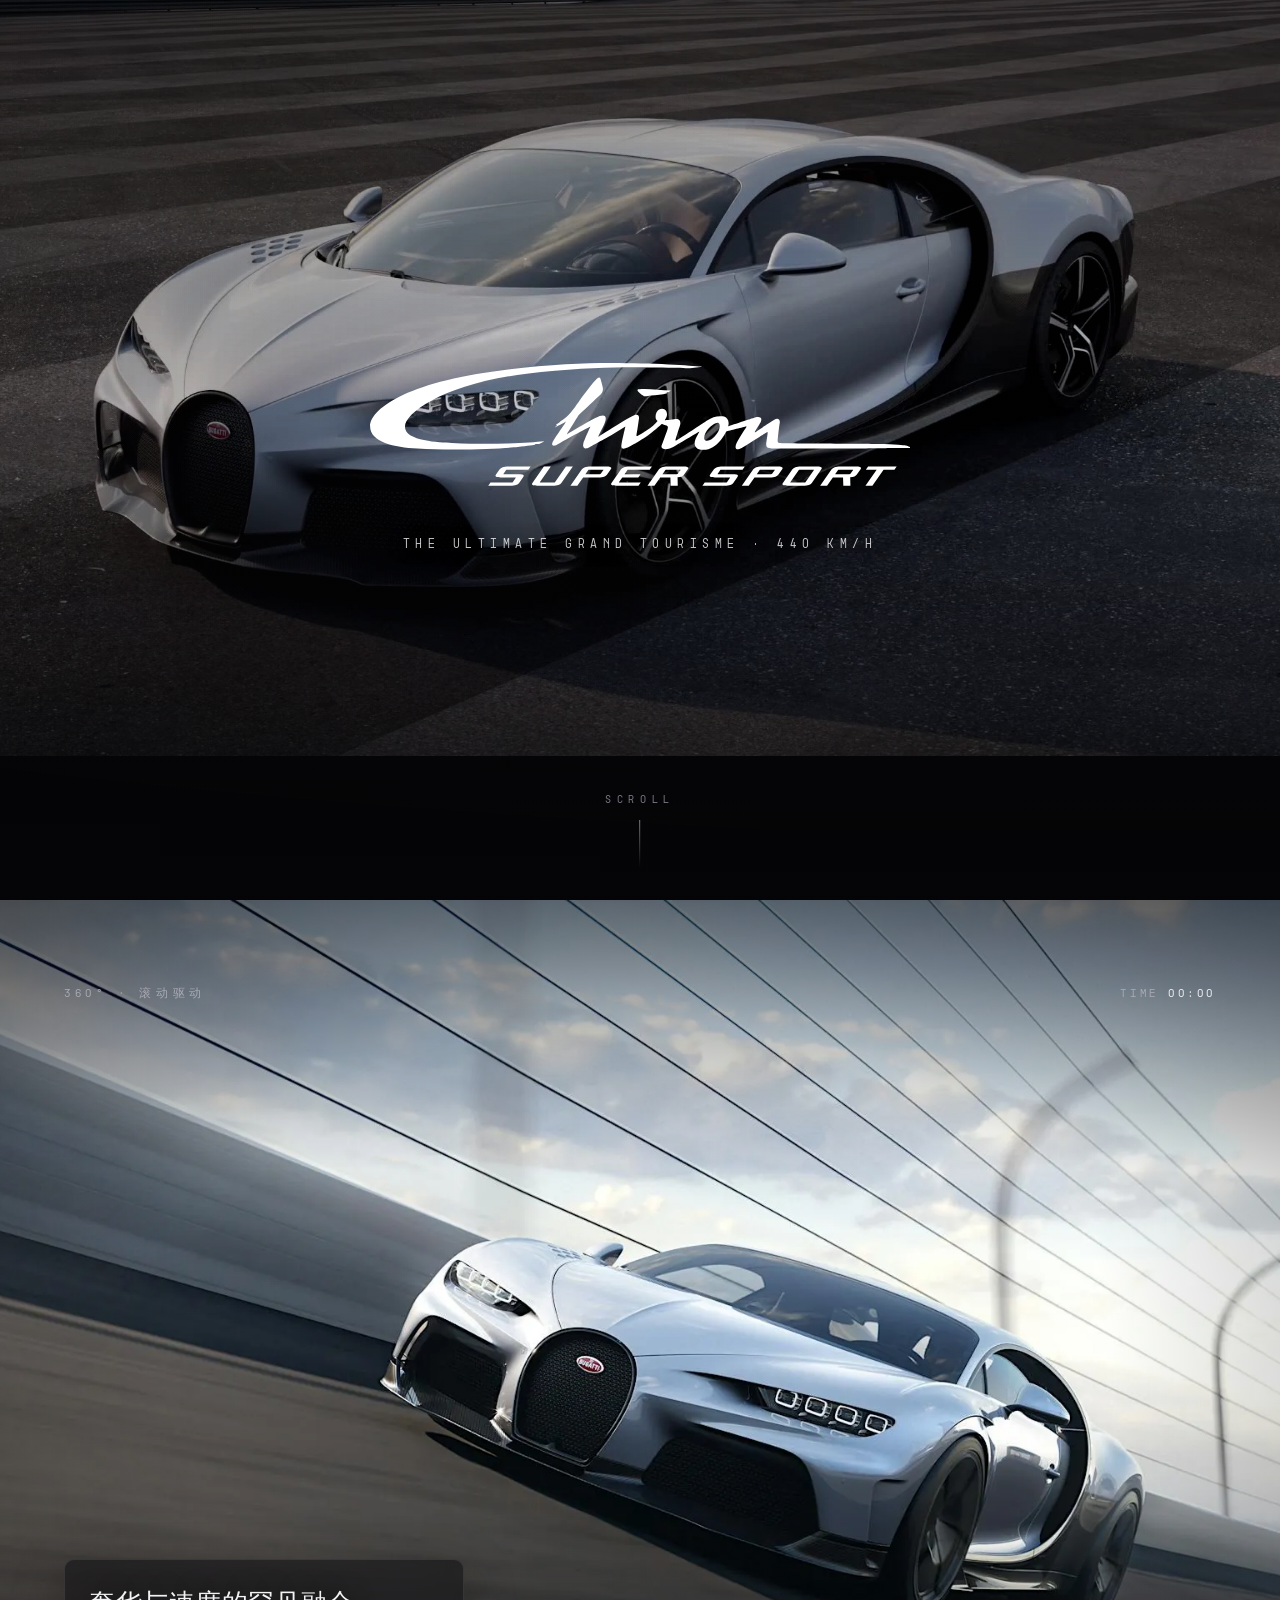
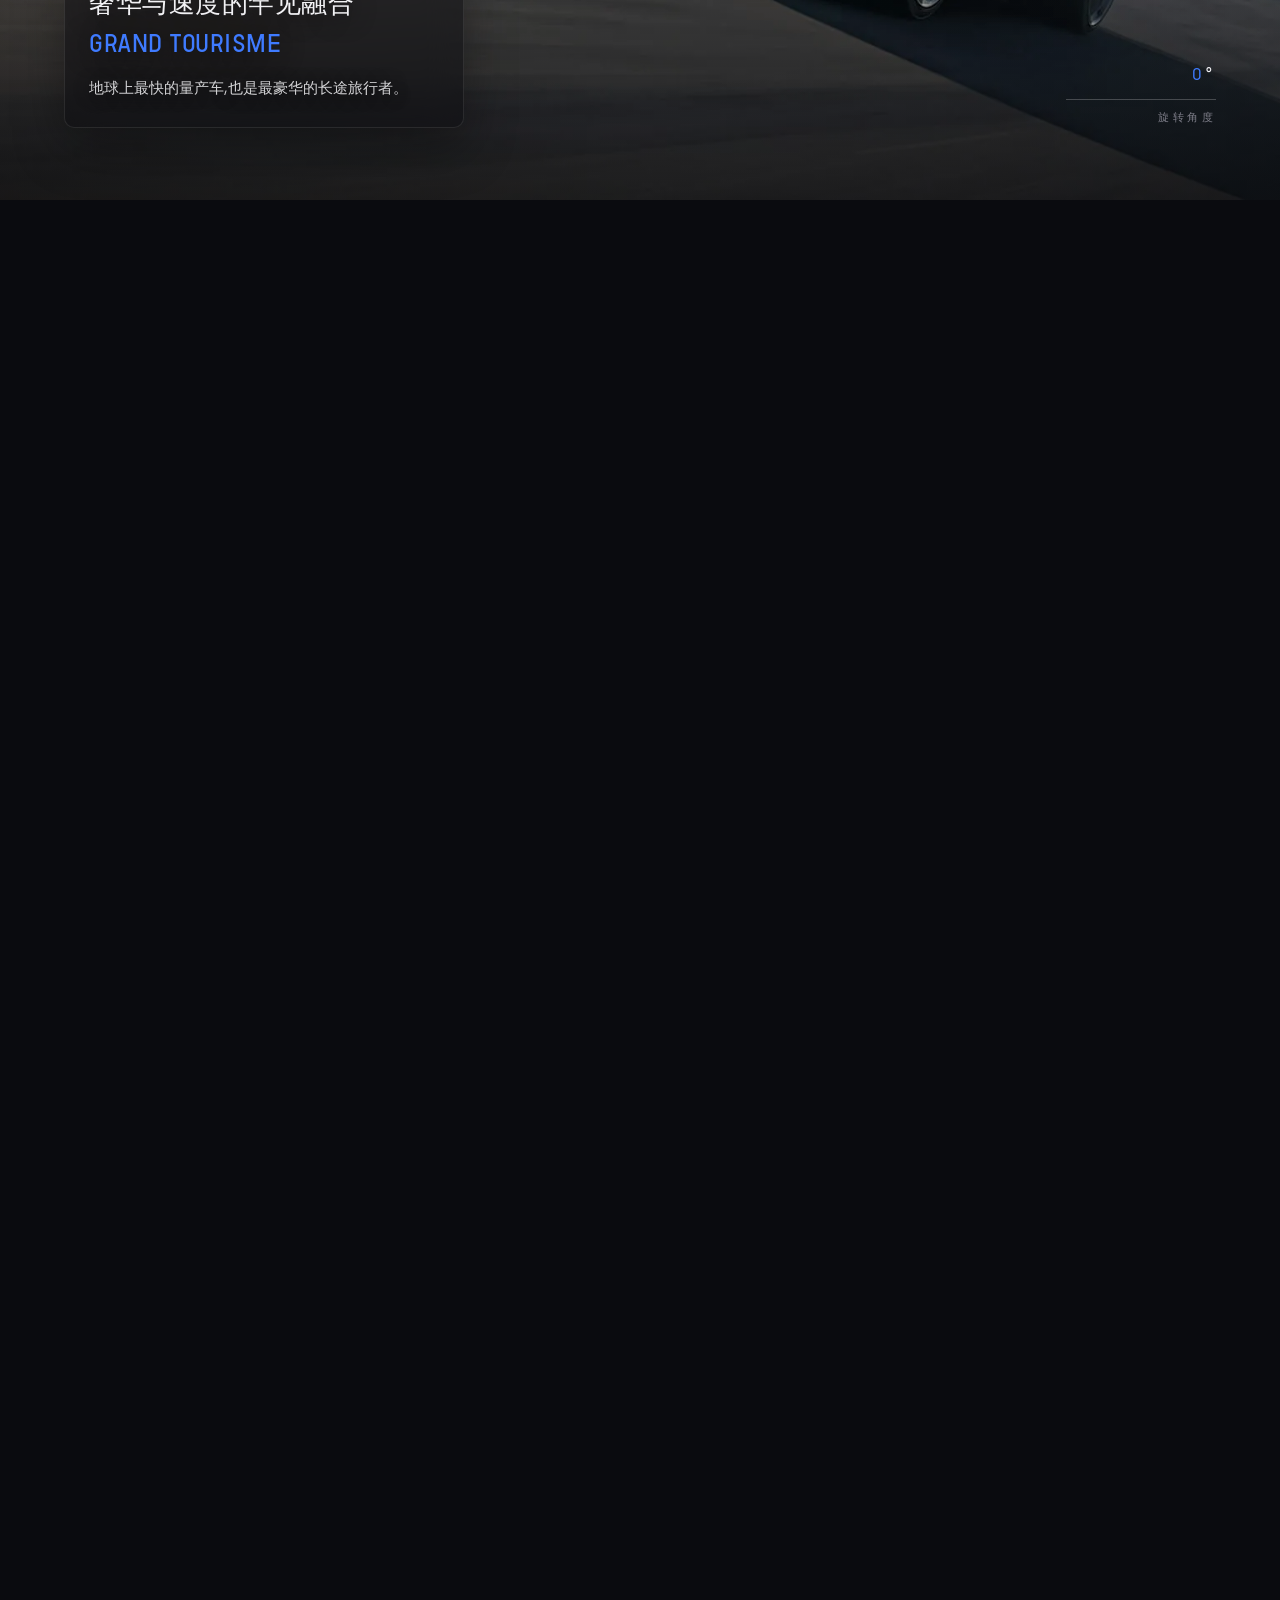
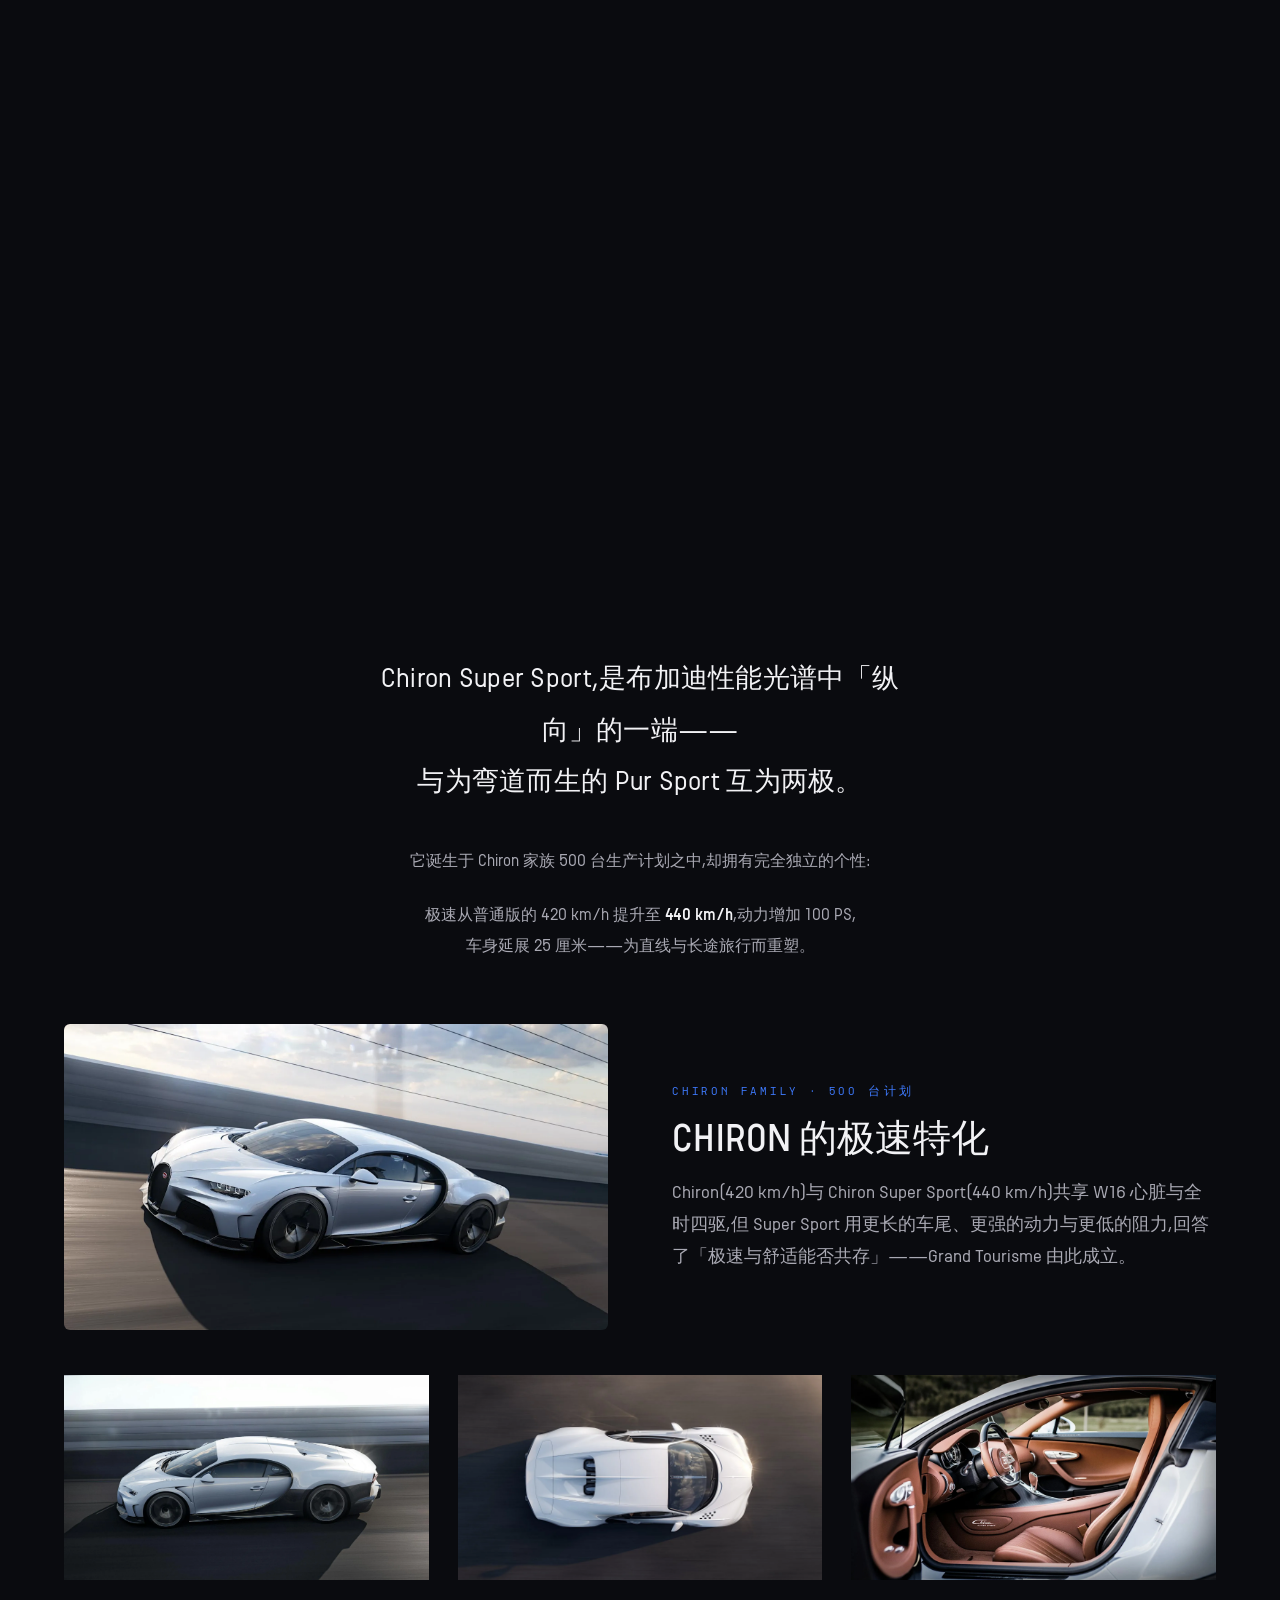
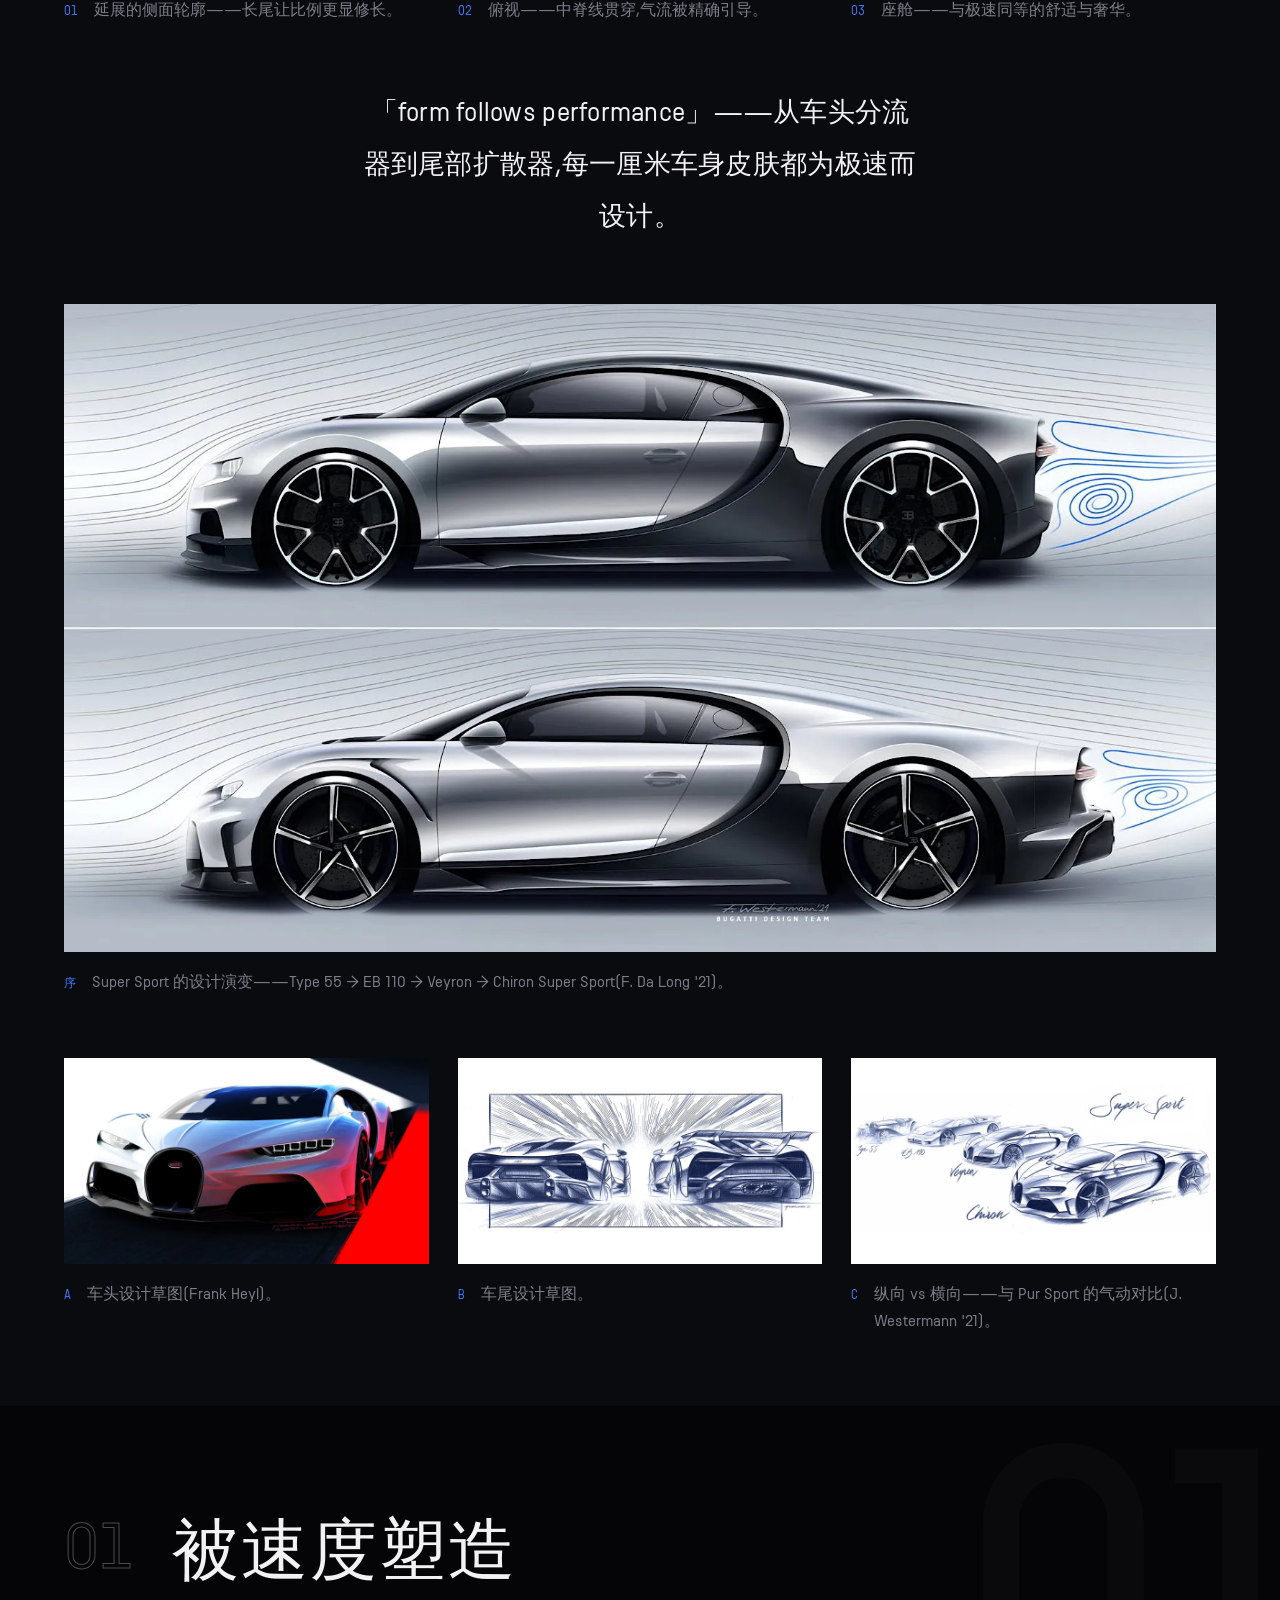
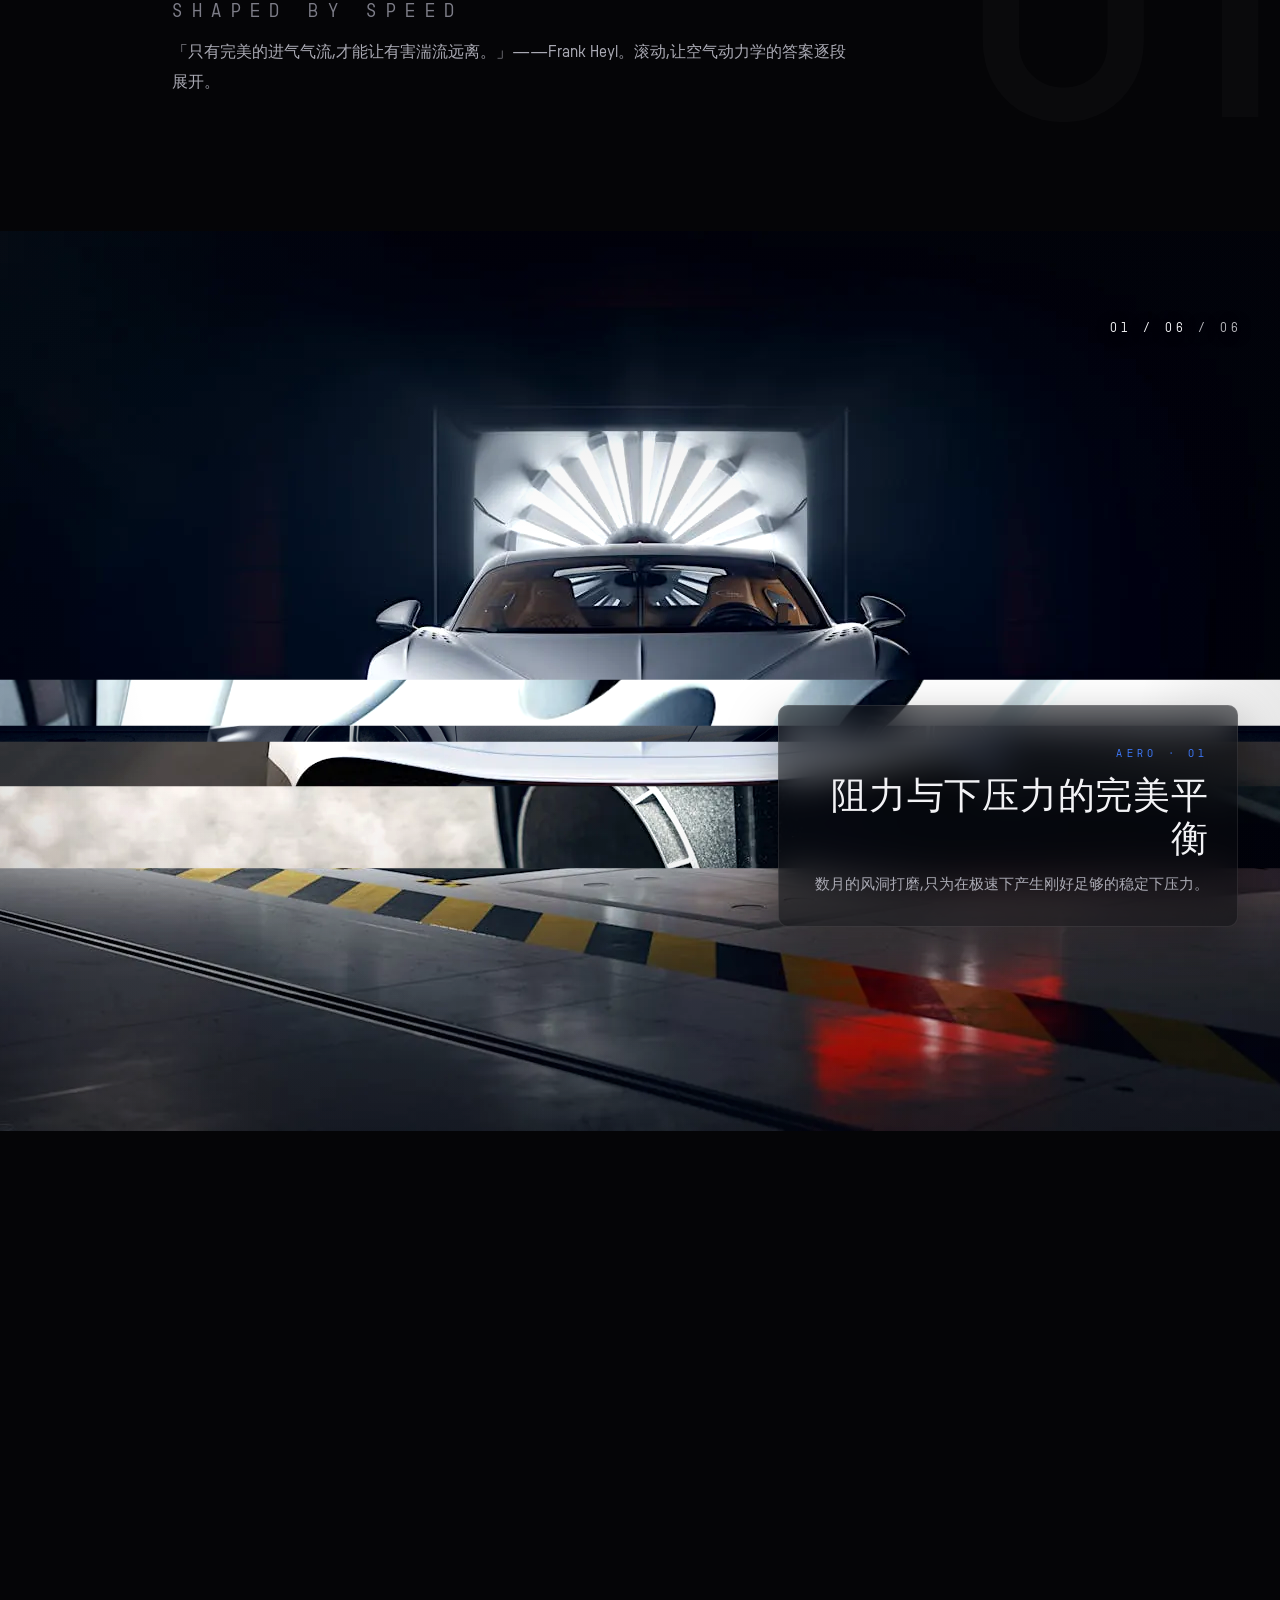
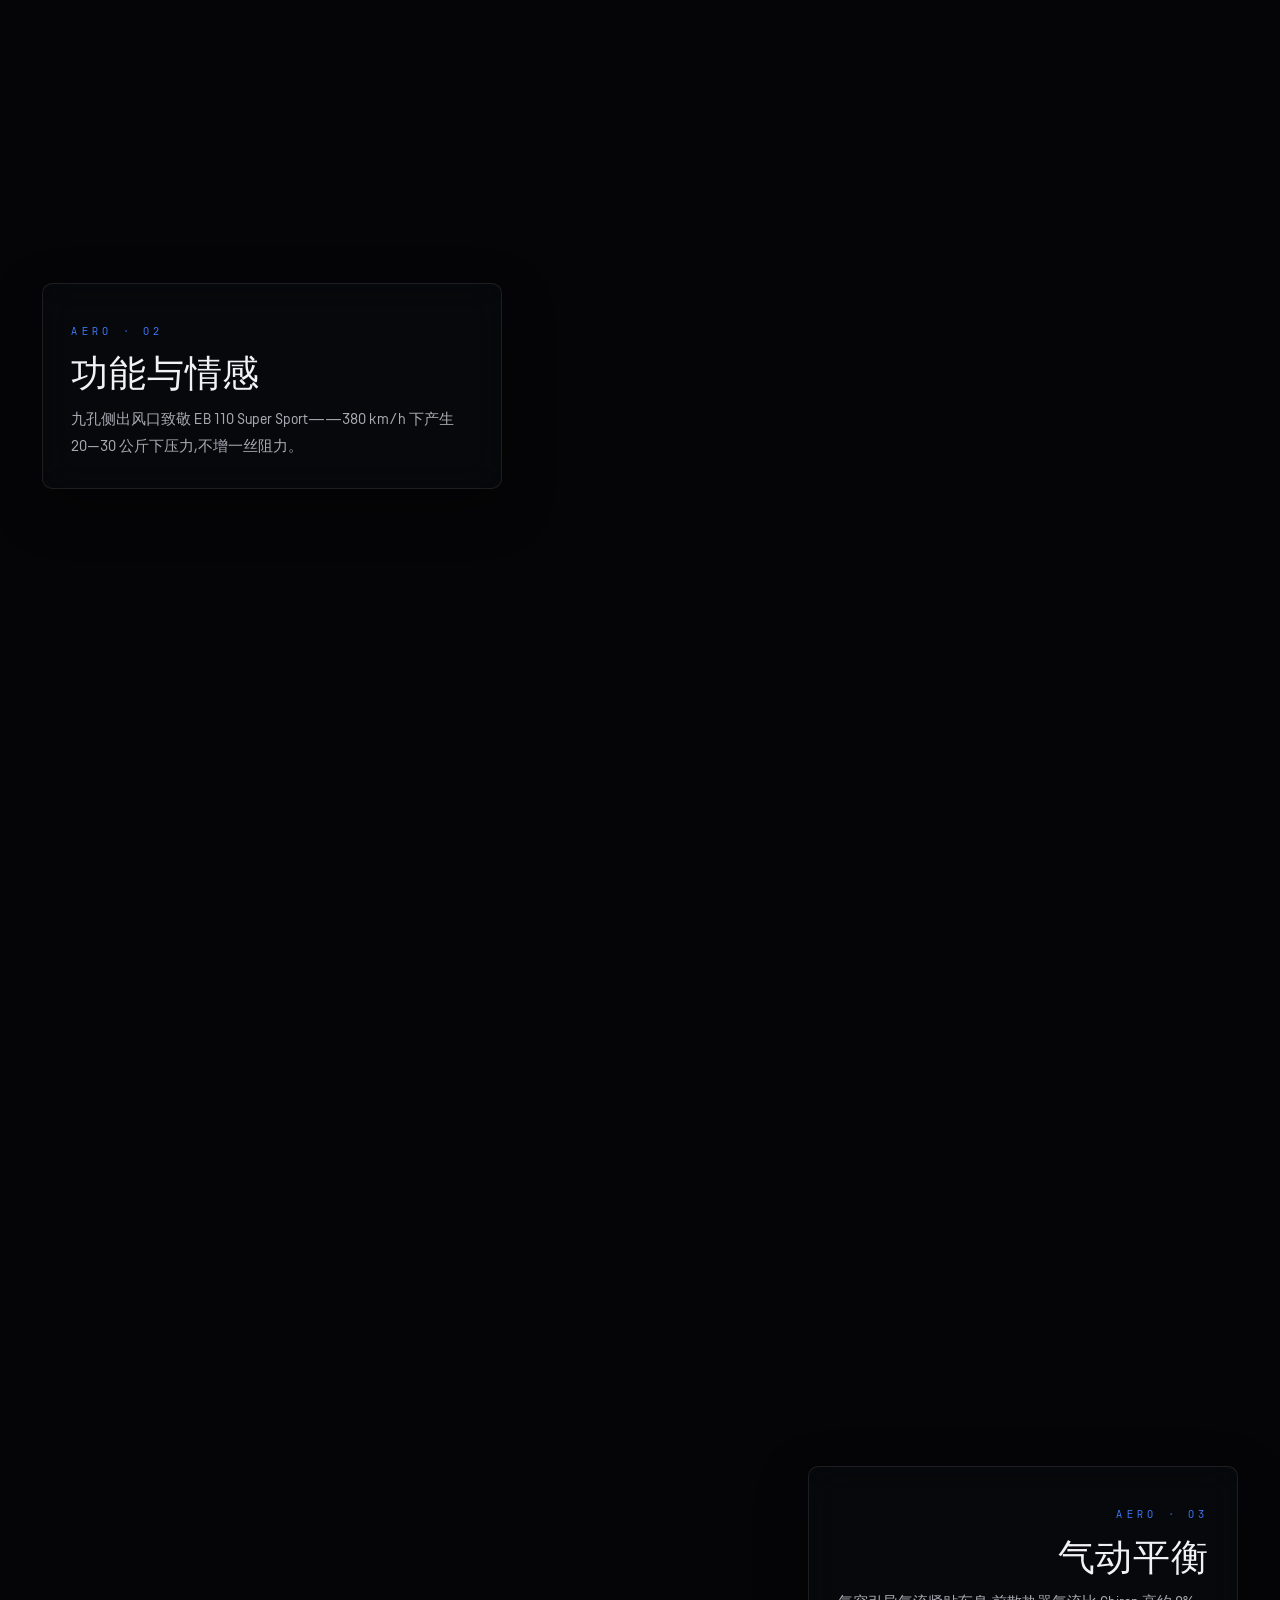
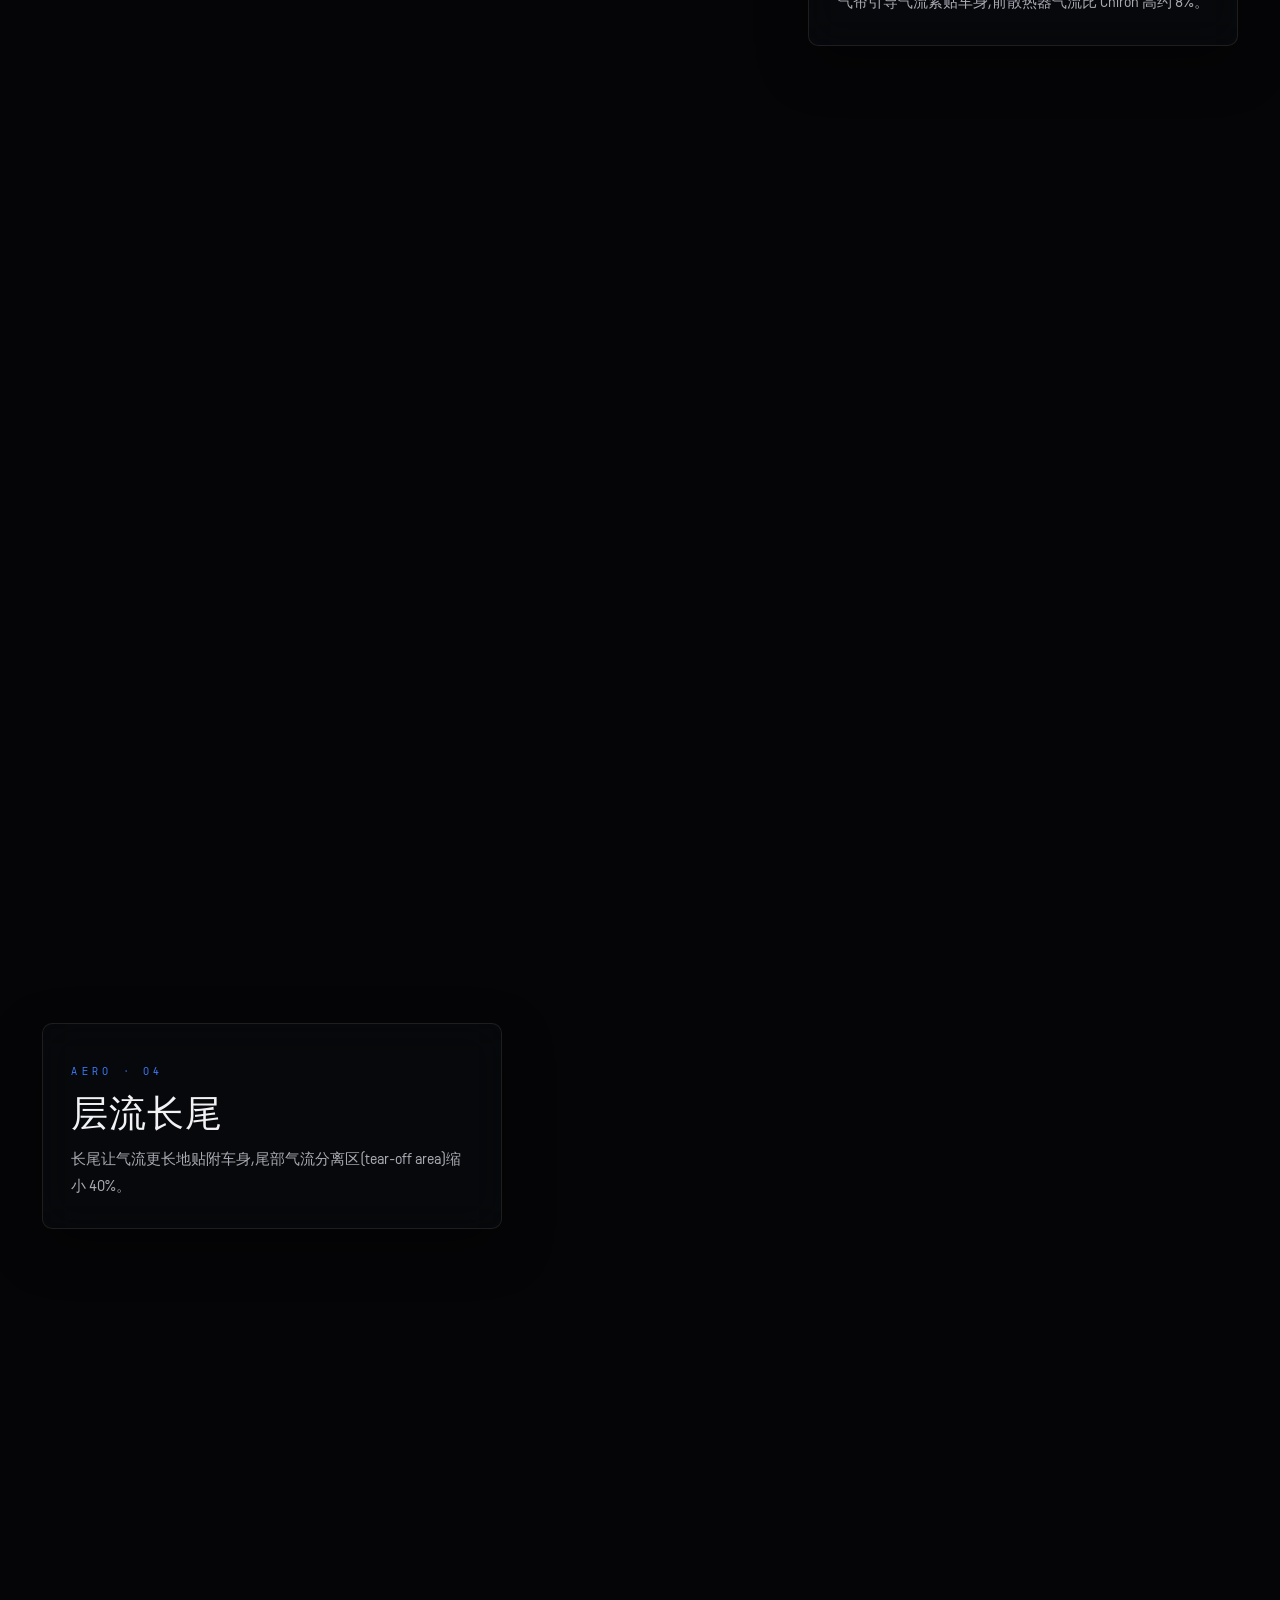
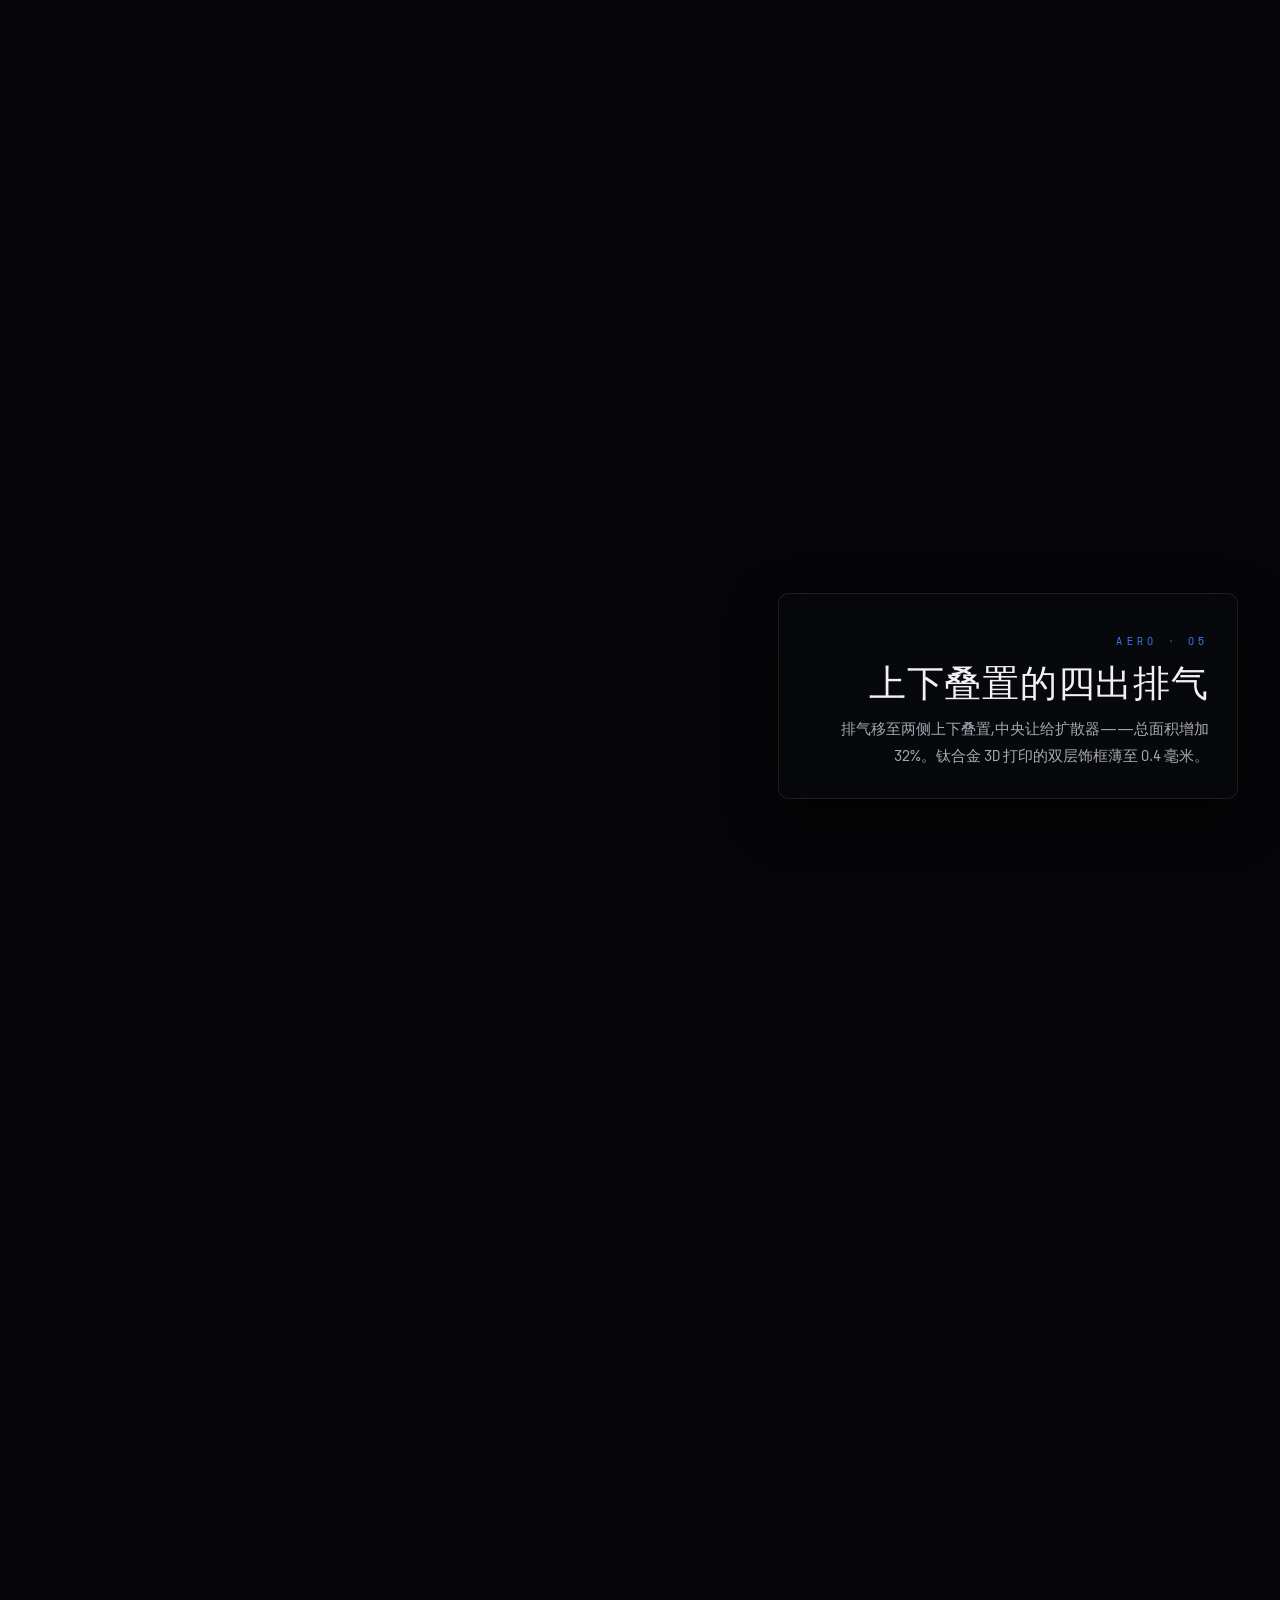
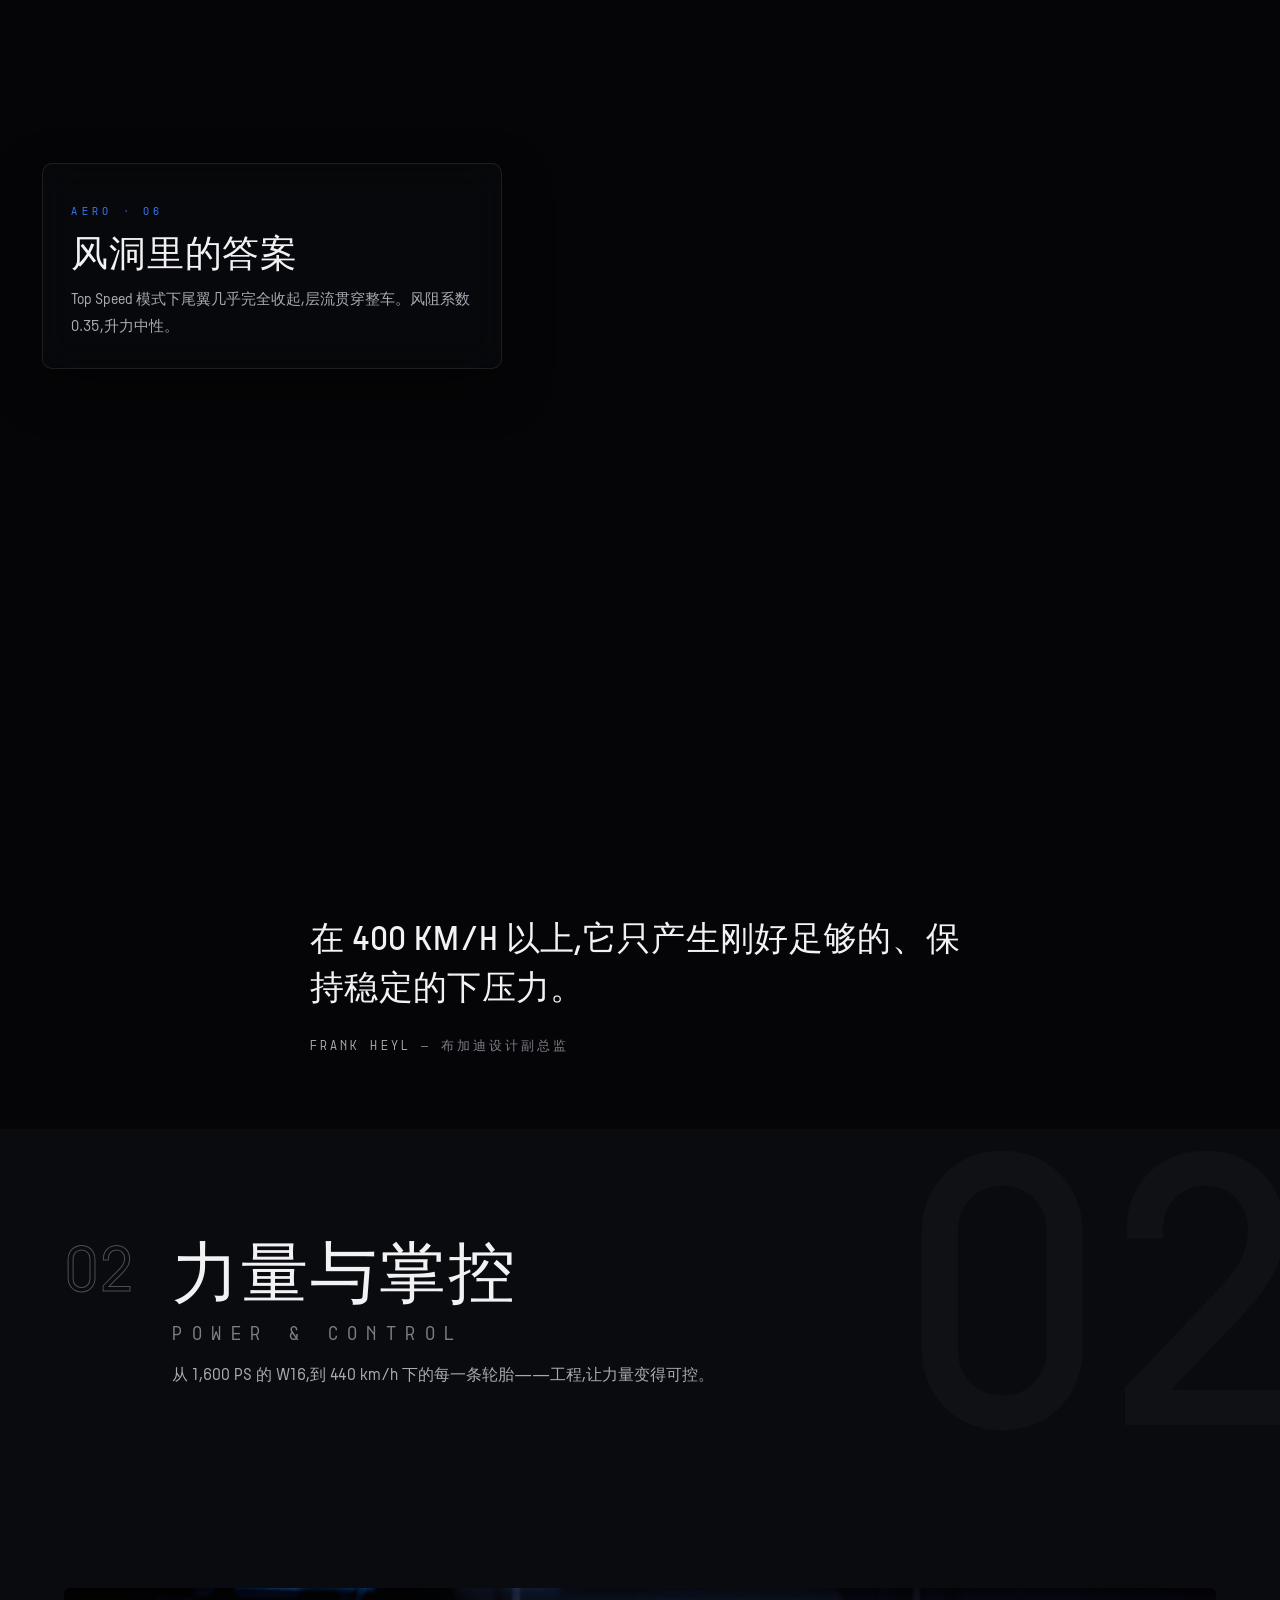
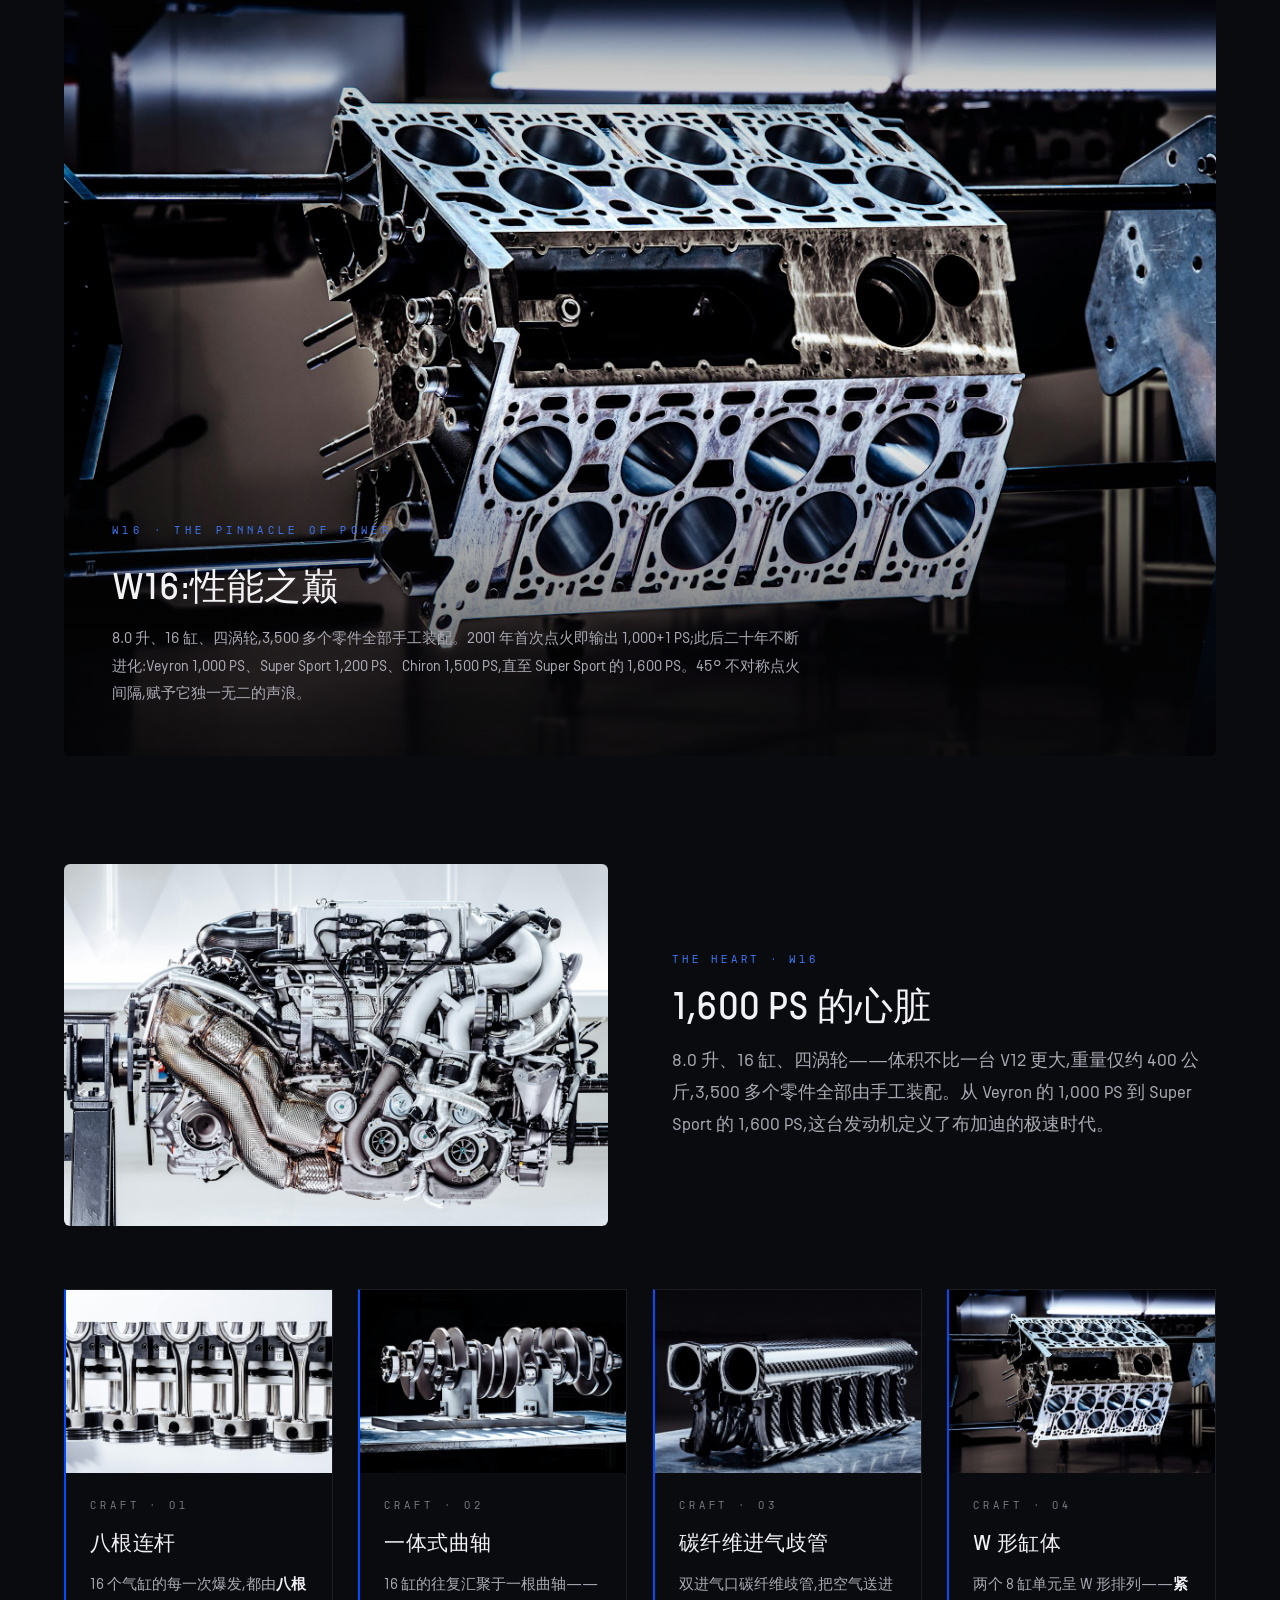
==== index.html @ 5effc6c3 "Chiron Super Sport bilingual site" ====
<!DOCTYPE html>
<html lang="zh-CN">
<head>
<meta charset="UTF-8">
<meta name="viewport" content="width=device-width, initial-scale=1.0">
<title>CHIRON SUPER SPORT — 布加迪 Chiron Super Sport</title>
<meta name="description" content="布加迪 Chiron Super Sport:1,600 PS W16、440 km/h 极速、长尾空气动力学与 Grand Tourisme 奢华。从 300+ 破纪录到 Super Sport 之名,完整叙事。">
<meta property="og:type" content="website">
<meta property="og:title" content="CHIRON SUPER SPORT — 布加迪 Chiron Super Sport">
<meta property="og:description" content="440 km/h · 1,600 PS · 无与伦比的 Grand Tourisme">
<meta property="og:image" content="img/hero-poster.webp">
<link rel="stylesheet" href="css/style.css">
<link rel="icon" href="data:image/svg+xml,%3Csvg xmlns='http://www.w3.org/2000/svg' viewBox='0 0 100 100'%3E%3Crect width='100' height='100' fill='%230b0b0d'/%3E%3Ctext x='50' y='70' font-size='56' text-anchor='middle' fill='%23f4f2ee' font-family='serif'%3EC%3C/text%3E%3C/svg%3E">
</head>
<body>

<!-- ============ 顶栏(首屏隐藏,滚动后出现) ============ -->
<header class="nav is-hero" id="nav">
  <div class="nav__inner">
    <span class="nav__now mono" id="navNow">00 · 序</span>
    <a class="nav__brand" href="#hero">
      <svg viewBox="0 0 2468.89 566.93" width="86" height="20" fill="currentColor" aria-label="BUGATTI"><path d="M272.56 273.34c28.81-26.48 45.95-63.86 45.95-107.47 0-89.56-65.41-154.97-155.75-154.97H0v545.13h174.44c92.67 0 160.42-66.97 160.42-159.64 0-52.18-23.36-95.79-62.3-123.04ZM87.22 95.01h72.42c42.83 0 71.65 28.81 71.65 70.87s-28.81 70.87-71.65 70.87H87.22V95.01Zm84.1 376.91h-84.1V320.84h84.1c45.17 0 76.32 30.37 76.32 75.54s-31.15 75.54-76.32 75.54ZM648.69 406.51c0 44.39-31.93 76.32-76.32 76.32s-76.32-31.93-76.32-76.32V10.9h-87.22v389.38c0 96.56 68.53 166.65 163.54 166.65s163.54-70.09 163.54-166.65V10.9h-87.22v395.61ZM993.03 0c-95.01 0-163.54 70.09-163.54 166.65v233.62c0 96.56 68.53 166.65 163.54 166.65s163.54-70.09 163.54-166.65V241.41H993.03v84.11h76.32v80.99c0 44.39-31.93 76.32-76.32 76.32s-76.32-31.93-76.32-76.32V160.42c0-44.39 31.93-76.32 76.32-76.32s76.32 31.93 76.32 76.32v14.02h87.22v-7.79C1156.57 70.09 1088.04 0 993.03 0ZM1344.1 10.9l-125.38 545.12h86.44L1330.08 447h147.96l24.92 109.02h86.44L1464.03 10.9H1344.1Zm5.45 351.99 54.51-239.08 54.51 239.08h-109.02ZM1604.2 95.01h119.93l.78 461.02h85.66l.78-461.02h119.92V10.9H1604.2v84.11zM1976.59 95.01h119.93l.78 461.02h85.66l.78-461.02h119.92V10.9h-327.07v84.11zM2381.67 10.9h87.22v545.12h-87.22z"></path></svg>
      <span class="nav__brand-sub">CHIRON SUPER SPORT</span>
    </a>
    <span class="nav__lang">
      <a class="lang-btn mono" href="en.html">EN</a>
      <button class="nav__menu-btn mono" id="menuBtn" aria-label="章节菜单" aria-expanded="false"><span class="nav__menu-icon"><i></i><i></i><i></i></span></button>
    </span>
  </div>
  <div class="nav__progress" aria-hidden="true"><i id="navBar"></i></div>
</header>

<!-- 章节菜单浮层 -->
<div class="menu-overlay" id="menuOverlay">
  <nav class="menu-overlay__nav" aria-label="章节菜单">
    <a href="#intro"><span class="idx">序</span>360° 环绕</a>
    <a href="#aero"><span class="idx">01</span>被速度塑造</a>
    <a href="#power"><span class="idx">02</span>力量与掌控</a>
    <a href="#ss300"><span class="idx">03</span>Super Sport 300+</a>
    <a href="#records"><span class="idx">04</span>速度纪录</a>
    <a href="#bespoke"><span class="idx">05</span>Sur Mesure 定制</a>
    <a href="#specs"><span class="idx">06</span>技术规格</a>
  </nav>
  <p class="menu-overlay__sub">BUGATTI — CHIRON SUPER SPORT · MOLSHEIM</p>
</div>

<!-- 滚动进度表盘 -->
<div class="scroll-gauge" id="scrollGauge" aria-hidden="true">
  <svg viewBox="0 0 44 44"><circle cx="22" cy="22" r="19"/><circle class="sg__bar" cx="22" cy="22" r="19"/></svg>
  <span class="sg__num mono">00</span>
</div>

<main>

<!-- ============ HERO(仅 svg,居中) ============ -->
<section class="hero" id="hero">
  <div class="hero__media">
    <div class="hero__parallax">
      <video autoplay muted loop playsinline preload="metadata" poster="img/hero-main-poster.jpg">
        <source src="video/hero-main.mp4" type="video/mp4">
      </video>
    </div>
    <div class="hero__veil"></div>
  </div>
  <div class="hero__content">
    <img class="hero__wordmark" src="img/wordmark.svg" alt="CHIRON SUPER SPORT" width="540" height="124">
    <p class="hero__mini">THE ULTIMATE GRAND TOURISME · 440 KM/H</p>
  </div>
  <a class="hero__scroll" href="#intro" aria-label="向下滚动">SCROLL</a>
</section>

<!-- ============ 序 · 360° + 诞生 + 设计(无章节标题) ============ -->
<section class="chapter chapter--dark" id="intro" style="padding-top:0;">
  <div class="scrub">
    <div class="scrub__track" data-dur="20">
      <div class="scrub__sticky">
        <video class="scrub__video" src="video/css-360.mp4" muted playsinline preload="none" poster="img/hero-poster.webp"></video>
        <img class="scrub__poster" src="img/hero-poster.webp" alt="Chiron Super Sport 360°">
        <div class="scrub__veil"></div>
        <div class="scrub__ui">
          <span class="scrub__label">360° · 滚动驱动</span>
          <span class="scrub__prog mono">TIME <b>00:00</b></span>
        </div>
        <div class="scrub__texts">
          <div class="scrub__text is-on">
            <h3>为速度延展的长尾<br><em>THE LONGTAIL</em></h3>
            <p>车尾延展 25 厘米,层流停留更久,尾部撕裂面积减少约 40%。</p>
          </div>
          <div class="scrub__text">
            <h3>1,600 PS<br><em>W16 · 四涡轮</em></h3>
            <p>8.0 升 W16 四涡轮增压,0–400 km/h 仅需 28.6 秒——如战斗机起飞般的纵向加速度。</p>
          </div>
          <div class="scrub__text">
            <h3>奢华与速度的罕见融合<br><em>GRAND TOURISME</em></h3>
            <p>地球上最快的量产车,也是最豪华的长途旅行者。</p>
          </div>
        </div>
        <div class="scrub__meter" aria-hidden="true">
          <span class="scrub__deg"><b>0</b>°</span>
          <i></i>
          <span>旋转角度</span>
        </div>
      </div>
    </div>
  </div>

  <!-- 诞生:Super Sport 与普通版的关系与意义(无大标题) -->
  <div class="wrap" style="padding-top:clamp(3.5rem,8vh,6rem);">
    <div class="prose prose--center reveal">
      <p class="lead">Chiron Super Sport,是布加迪性能光谱中「纵向」的一端——<br>与为弯道而生的 Pur Sport 互为两极。</p>
      <p>它诞生于 Chiron 家族 500 台生产计划之中,却拥有完全独立的个性:</p>
      <p>极速从普通版的 420 km/h 提升至 <b>440 km/h</b>,动力增加 100 PS,<br>车身延展 25 厘米——为直线与长途旅行而重塑。</p>
    </div>

    <div class="media-row reveal">
      <div class="media-row__media">
        <img src="img/hs-front2.webp" alt="Chiron Super Sport 动态行驶" loading="lazy">
      </div>
      <div class="media-row__body">
        <span class="lbl">Chiron Family · 500 台计划</span>
        <h3>Chiron 的极速特化</h3>
        <p>Chiron(420 km/h)与 Chiron Super Sport(440 km/h)共享 W16 心脏与全时四驱,但 Super Sport 用更长的车尾、更强的动力与更低的阻力,回答了「极速与舒适能否共存」——Grand Tourisme 由此成立。</p>
      </div>
    </div>

    <div class="figrow reveal">
      <figure class="figure">
        <div class="figure__media"><img src="img/hs-side.webp" alt="Chiron Super Sport 侧面" loading="lazy"></div>
        <figcaption class="figure__cap"><span class="no">01</span><span class="zh">延展的侧面轮廓——长尾让比例更显修长。</span></figcaption>
      </figure>
      <figure class="figure">
        <div class="figure__media"><img src="img/hs-top.webp" alt="Chiron Super Sport 俯视" loading="lazy"></div>
        <figcaption class="figure__cap"><span class="no">02</span><span class="zh">俯视——中脊线贯穿,气流被精确引导。</span></figcaption>
      </figure>
      <figure class="figure">
        <div class="figure__media"><img src="img/interior.webp" alt="Chiron Super Sport 内饰" loading="lazy"></div>
        <figcaption class="figure__cap"><span class="no">03</span><span class="zh">座舱——与极速同等的舒适与奢华。</span></figcaption>
      </figure>
    </div>


    <!-- 设计内容 -->
    <div class="prose prose--center reveal" style="margin-top:clamp(3rem,7vh,5rem);">
      <p class="lead">「form follows performance」——从车头分流器到尾部扩散器,每一厘米车身皮肤都为极速而设计。</p>
    </div>

    <figure class="figure reveal">
      <div class="figure__media">
        <img src="img/sketch-generations.webp" alt="Super Sport 四代演变手绘草图" loading="lazy">
      </div>
      <figcaption class="figure__cap">
        <span class="no">序</span>
        <span class="zh">Super Sport 的设计演变——Type 55 → EB 110 → Veyron → Chiron Super Sport(F. Da Long '21)。</span>
      </figcaption>
    </figure>

    <div class="figrow figrow--3 reveal">
      <figure class="figure">
        <div class="figure__media"><img src="img/sketch-front.webp" alt="车头设计草图" loading="lazy"></div>
        <figcaption class="figure__cap"><span class="no">A</span><span class="zh">车头设计草图(Frank Heyl)。</span></figcaption>
      </figure>
      <figure class="figure">
        <div class="figure__media"><img src="img/sketch-rear.webp" alt="车尾设计草图" loading="lazy"></div>
        <figcaption class="figure__cap"><span class="no">B</span><span class="zh">车尾设计草图。</span></figcaption>
      </figure>
      <figure class="figure">
        <div class="figure__media"><img src="img/sketch-vs-pursport.webp" alt="与 Pur Sport 的气动对比草图" loading="lazy"></div>
        <figcaption class="figure__cap"><span class="no">C</span><span class="zh">纵向 vs 横向——与 Pur Sport 的气动对比(J. Westermann '21)。</span></figcaption>
      </figure>
    </div>
  </div>
</section>

<!-- ============ 01 被速度塑造 · 空气动力学(遮盖画廊 A) ============ -->
<div class="chapter-break" id="aero" data-chapter>
  <span class="chapter-break__wm" aria-hidden="true">01</span>
  <div class="chapter-break__inner">
    <span class="chapter-break__no">01</span>
    <div>
      <h2>被速度塑造<span class="latin">Shaped by Speed</span></h2>
      <p class="chapter-break__sub">「只有完美的进气气流,才能让有害湍流远离。」——Frank Heyl。滚动,让空气动力学的答案逐段展开。</p>
    </div>
  </div>
</div>

<section class="chapter">
  <div class="gallery">
    <div class="gallery__texts">
      <div class="g-text g-text--right">
        <div class="g-text__card">
          <span class="g-text__no">Aero · 01</span>
          <h3>阻力与下压力的完美平衡</h3>
          <p>数月的风洞打磨,只为在极速下产生刚好足够的稳定下压力。</p>
        </div>
      </div>
      <div class="g-text g-text--left">
        <div class="g-text__card">
          <span class="g-text__no">Aero · 02</span>
          <h3>功能与情感</h3>
          <p>九孔侧出风口致敬 EB 110 Super Sport——380 km/h 下产生 20–30 公斤下压力,不增一丝阻力。</p>
        </div>
      </div>
      <div class="g-text g-text--right">
        <div class="g-text__card">
          <span class="g-text__no">Aero · 03</span>
          <h3>气动平衡</h3>
          <p>气帘引导气流紧贴车身,前散热器气流比 Chiron 高约 8%。</p>
        </div>
      </div>
      <div class="g-text g-text--left">
        <div class="g-text__card">
          <span class="g-text__no">Aero · 04</span>
          <h3>层流长尾</h3>
          <p>长尾让气流更长地贴附车身,尾部气流分离区(tear-off area)缩小 40%。</p>
        </div>
      </div>
      <div class="g-text g-text--right">
        <div class="g-text__card">
          <span class="g-text__no">Aero · 05</span>
          <h3>上下叠置的四出排气</h3>
          <p>排气移至两侧上下叠置,中央让给扩散器——总面积增加 32%。钛合金 3D 打印的双层饰框薄至 0.4 毫米。</p>
        </div>
      </div>
      <div class="g-text g-text--left">
        <div class="g-text__card">
          <span class="g-text__no">Aero · 06</span>
          <h3>风洞里的答案</h3>
          <p>Top Speed 模式下尾翼几乎完全收起,层流贯穿整车。风阻系数 0.35,升力中性。</p>
        </div>
      </div>
    </div>

    <div class="gallery__media">
      <div class="g-sticky">
        <span class="g-count mono"><b>01</b> / 06</span>
        <div class="g-image">
          <img src="img/windtunnel-front.webp" alt="风洞中的 Chiron Super Sport">
          <div class="g-image__veil"></div>
          <div class="g-image__veil2"></div>
        </div>
        <div class="g-image">
          <img src="img/off-02-detail-vents.webp" alt="前翼子板九孔出风口">
          <div class="g-image__veil"></div>
          <div class="g-image__veil2"></div>
        </div>
        <div class="g-image">
          <img src="img/windtunnel-side-tipped.webp" alt="风洞中的侧面气流">
          <div class="g-image__veil"></div>
          <div class="g-image__veil2"></div>
        </div>
        <div class="g-image">
          <img src="img/hs-rear2.webp" alt="长尾与贯穿式尾灯">
          <div class="g-image__veil"></div>
          <div class="g-image__veil2"></div>
        </div>
        <div class="g-image">
          <img src="img/exhaust.webp" alt="上下叠置的四出排气">
          <div class="g-image__veil"></div>
          <div class="g-image__veil2"></div>
        </div>
        <div class="g-image">
          <img src="img/windtunnel-rear.webp" alt="风洞中的车尾">
          <div class="g-image__veil"></div>
          <div class="g-image__veil2"></div>
        </div>
      </div>
    </div>
  </div>

  <div class="wrap" style="margin-top:clamp(3rem,7vh,5rem);">
    <div class="quote reveal">
      <blockquote>在 400 km/h 以上,它只产生刚好足够的、保持稳定的下压力。</blockquote>
      <figcaption><b>Frank Heyl</b> — 布加迪设计副总监</figcaption>
    </div>
  </div>
</section>

<!-- ============ 02 力量与掌控 · 工程(遮盖画廊 B + 测功机) ============ -->
<div class="chapter-break chapter-break--dark" id="power" data-chapter>
  <span class="chapter-break__wm" aria-hidden="true">02</span>
  <div class="chapter-break__inner">
    <span class="chapter-break__no">02</span>
    <div>
      <h2>力量与掌控<span class="latin">Power &amp; Control</span></h2>
      <p class="chapter-break__sub">从 1,600 PS 的 W16,到 440 km/h 下的每一条轮胎——工程,让力量变得可控。</p>
    </div>
  </div>
</div>

<section class="chapter chapter--dark">
      <!-- W16 发动机视频:性能之巅 -->
  <div class="wrap" style="margin-top:clamp(3rem,7vh,5rem);">
    <div class="chapter-video reveal">
      <video autoplay muted loop playsinline preload="metadata" poster="img/w16-01.jpg" data-autoview>
        <source src="video/w16-engine.mp4" type="video/mp4">
      </video>
      <div class="chapter-video__veil"></div>
      <div class="chapter-video__inner">
        <span class="chapter-video__no">W16 · THE PINNACLE OF POWER</span>
        <h3>W16:性能之巅</h3>
        <p>8.0 升、16 缸、四涡轮,3,500 多个零件全部手工装配。2001 年首次点火即输出 1,000+1 PS;此后二十年不断进化:Veyron 1,000 PS、Super Sport 1,200 PS、Chiron 1,500 PS,直至 Super Sport 的 1,600 PS。45° 不对称点火间隔,赋予它独一无二的声浪。</p>
      </div>
    </div>
  </div>
<div class="wrap" style="padding-top:clamp(2rem,5vh,3.5rem);">
    <div class="media-row reveal">
      <div class="media-row__media">
        <img src="img/w16-09.jpg" alt="W16 发动机整机" loading="lazy">
      </div>
      <div class="media-row__body">
        <span class="lbl">The Heart · W16</span>
        <h3>1,600 PS 的心脏</h3>
        <p>8.0 升、16 缸、四涡轮——体积不比一台 V12 更大,重量仅约 400 公斤,3,500 多个零件全部由手工装配。从 Veyron 的 1,000 PS 到 Super Sport 的 1,600 PS,这台发动机定义了布加迪的极速时代。</p>
      </div>
    </div>

    <div class="dcards dcards--edge reveal">
      <div class="dcard">
        <img src="img/w16-02.jpg" alt="八根连杆整齐排列" loading="lazy">
        <div class="dcard__body">
          <span class="no">Craft · 01</span>
          <h3>八根连杆</h3>
          <p>16 个气缸的每一次爆发,都由<b>八根连杆</b>精确承接。</p>
        </div>
      </div>
      <div class="dcard">
        <img src="img/w16-06.jpg" alt="一体式曲轴" loading="lazy">
        <div class="dcard__body">
          <span class="no">Craft · 02</span>
          <h3>一体式曲轴</h3>
          <p>16 缸的往复汇聚于一根曲轴——<b>平衡与强度</b>,缺一不可。</p>
        </div>
      </div>
      <div class="dcard">
        <img src="img/w16-07.jpg" alt="碳纤维进气歧管" loading="lazy">
        <div class="dcard__body">
          <span class="no">Craft · 03</span>
          <h3>碳纤维进气歧管</h3>
          <p>双进气口碳纤维歧管,把空气送进<b>全部 16 个气缸</b>。</p>
        </div>
      </div>
      <div class="dcard">
        <img src="img/w16-01.jpg" alt="W 形缸体铸件" loading="lazy">
        <div class="dcard__body">
          <span class="no">Craft · 04</span>
          <h3>W 形缸体</h3>
          <p>两个 8 缸单元呈 W 形排列——<b>紧凑</b>,是工程的奇迹。</p>
        </div>
      </div>
    </div>
  </div>



  <!-- 测功机视频 -->
  <div class="wrap" style="margin-top:clamp(3rem,7vh,5rem);">
    <div class="chapter-video reveal">
      <video autoplay muted loop playsinline preload="metadata" poster="img/w16-dyno-poster.jpg" data-autoview>
        <source src="video/w16-dyno.mp4" type="video/mp4">
      </video>
      <div class="chapter-video__veil"></div>
      <div class="chapter-video__inner">
        <span class="chapter-video__no">DYNAMOMETER · 单滚筒测功机</span>
        <h3>1,618 PS:推至极限的验证</h3>
        <p>420 km/h 时,轮胎每秒旋转超过 50 圈,胎面承受约 4,000 g 的力。这台可模拟 480 km/h 的测功机,只有 Chiron Super Sport 能推到极限。</p>
      </div>
    </div>

    <div class="gauges">
      <figure class="gauge reveal" data-gauge="1618" data-max="2000" data-decimals="0" data-unit="PS">
        <div class="gauge__svg">
          <svg viewBox="0 0 200 200"><circle class="gauge__track" cx="100" cy="100" r="84"/><circle class="gauge__bar" cx="100" cy="100" r="84"/></svg>
          <figcaption><b class="mono">0</b><span class="gauge__unit mono">PS</span></figcaption>
        </div>
        <p class="gauge__label">测功机实测功率<small>单滚筒 · 轮上输出</small></p>
      </figure>
      <figure class="gauge reveal" data-gauge="50" data-max="60" data-decimals="0" data-unit="转/秒">
        <div class="gauge__svg">
          <svg viewBox="0 0 200 200"><circle class="gauge__track" cx="100" cy="100" r="84"/><circle class="gauge__bar" cx="100" cy="100" r="84"/></svg>
          <figcaption><b class="mono">0</b><span class="gauge__unit mono">转/秒</span></figcaption>
        </div>
        <p class="gauge__label">420 km/h 轮胎转速<small>每秒超过 50 圈</small></p>
      </figure>
      <figure class="gauge reveal" data-gauge="4000" data-max="5000" data-decimals="0" data-unit="g">
        <div class="gauge__svg">
          <svg viewBox="0 0 200 200"><circle class="gauge__track" cx="100" cy="100" r="84"/><circle class="gauge__bar" cx="100" cy="100" r="84"/></svg>
          <figcaption><b class="mono">0</b><span class="gauge__unit mono">g</span></figcaption>
        </div>
        <p class="gauge__label">胎面承受加速度<small>约 4,000 倍重力</small></p>
      </figure>
      <figure class="gauge reveal" data-gauge="480" data-max="500" data-decimals="0" data-unit="km/h">
        <div class="gauge__svg">
          <svg viewBox="0 0 200 200"><circle class="gauge__track" cx="100" cy="100" r="84"/><circle class="gauge__bar" cx="100" cy="100" r="84"/></svg>
          <figcaption><b class="mono">0</b><span class="gauge__unit mono">km/h</span></figcaption>
        </div>
        <p class="gauge__label">测功机模拟极限<small>每辊制动 1,200 kW</small></p>
      </figure>
    </div>
  </div>
</section>

<!-- ============ 03 Super Sport 300+ ============ -->
<div class="chapter-break" id="ss300" data-chapter>
  <span class="chapter-break__wm" aria-hidden="true">03</span>
  <div class="chapter-break__inner">
    <span class="chapter-break__no">03</span>
    <div>
      <h2>Super Sport 300+<span class="latin">The Special Edition</span></h2>
      <p class="chapter-break__sub">以破纪录之车为蓝本的特别版——墨黑碳纤维、两条橙色条纹,限量 30 台。</p>
    </div>
  </div>
</div>

<section class="chapter">
  <div class="wrap">
    <div class="media-row reveal">
      <div class="media-row__media">
        <img src="img/ss300-last-delivery.webp" alt="Chiron Super Sport 300+ 于日落赛道" loading="lazy">
      </div>
      <div class="media-row__body">
        <span class="lbl">Special Edition · 献给纪录的礼物</span>
        <h3>30 台,墨黑碳纤维与 Jet Orange</h3>
        <p>2019 年 9 月,布加迪于 Molsheim 110 周年庆典发布 Super Sport 300+ 特别版。外露墨黑可见碳纤维,两条 Jet Orange 条纹从前贯穿至后;1,600 PS 输出比 Chiron 多 100 PS,配备全新热管理系统。</p>
      </div>
    </div>

    <div class="bigstats reveal">
      <div class="bigstats__item"><b><em>30</em> 台</b><span>特别版限量</span></div>
      <div class="bigstats__item"><b><em>1,600</em> PS</b><span>8.0T W16</span></div>
      <div class="bigstats__item"><b><em>3.5</em> M€</b><span>净价</span></div>
      <div class="bigstats__item"><b><em>2021</em></b><span>开始交付</span></div>
    </div>

    <div class="media-row reveal">
      <div class="media-row__media">
        <img src="img/ss300-24.jpg" alt="马蹄形格栅与 EB 徽标" loading="lazy">
      </div>
      <div class="media-row__body">
        <span class="lbl">Detail · 01</span>
        <h3>马蹄形格栅与 EB 徽标</h3>
        <p>蜂窝网格与<b>可见碳纤维</b>之间,EB 徽标居中——身份,从第一眼开始。</p>
      </div>
    </div>

    <div class="media-row media-row--flip reveal" style="margin-top:clamp(1.5rem,4vh,2.6rem);">
      <div class="media-row__media">
        <img src="img/ss300-26.jpg" alt="宽体后翼子板" loading="lazy">
      </div>
      <div class="media-row__body">
        <span class="lbl">Detail · 02</span>
        <h3>宽体后翼子板</h3>
        <p>碳纤维曲面覆盖 355 mm 后轮——<b>长尾之下</b>,下压力仍在延续。</p>
      </div>
    </div>

    <!-- 细节特写:图文卡(divo 风格) -->
    <div class="dcards dcards--edge reveal">
      <div class="dcard">
        <img src="img/ss300-29.jpg" alt="碳纤维机盖通风孔" loading="lazy">
        <div class="dcard__body">
          <span class="no">Detail · 03</span>
          <h3>碳纤维机盖通风孔</h3>
          <p>编织纹理上的圆形通风阵列,<b>为 W16 的呼吸而雕琢</b>。</p>
        </div>
      </div>
      <div class="dcard">
        <img src="img/ss300-28.jpg" alt="竖直双出排气管" loading="lazy">
        <div class="dcard__body">
          <span class="no">Detail · 04</span>
          <h3>竖直双出排气管</h3>
          <p>碳纤维包围中的四管尾喉,<b>钛合金与热浪</b>——1,600 PS 的出口。</p>
        </div>
      </div>

      <div class="dcard">
        <img src="img/ss300-32.jpg" alt="驾驶者座舱" loading="lazy">
        <div class="dcard__body">
          <span class="no">Detail · 05</span>
          <h3>驾驶者座舱</h3>
          <p>EB 徽标方向盘、换挡拨片与 ENGINE/LC 按钮,<b>一切为驾驶而生</b>。</p>
        </div>
      </div>

      <div class="dcard">
        <img src="img/ss300-40.jpg" alt="前轮与碳陶刹车" loading="lazy">
        <div class="dcard__body">
          <span class="no">Detail · 06</span>
          <h3>前轮与碳陶刹车</h3>
          <p>Michelin Pilot Sport Cup 2 与<b>碳陶瓷制动盘</b>,在 440 km/h 面前毫不妥协。</p>
        </div>
      </div>
    </div>

  </div>
</section>

<!-- ============ 04 速度纪录 ============ -->
<div class="chapter-break chapter-break--dark" id="records" data-chapter>
  <span class="chapter-break__wm" aria-hidden="true">04</span>
  <div class="chapter-break__inner">
    <span class="chapter-break__no">04</span>
    <div>
      <h2>速度纪录<span class="latin">The Records</span></h2>
      <p class="chapter-break__sub">2019 年 8 月 2 日,布加迪成为首家突破 300 mph 大关的制造商。</p>
    </div>
  </div>
</div>

<section class="chapter chapter--dark">
  <div class="wrap">
    <div class="record reveal">
      <div class="record__hero">
        <video autoplay muted loop playsinline preload="metadata" poster="img/record-ehra-01.jpg" data-autoview>
          <source src="video/record-300-hero.mp4" type="video/mp4">
        </video>
        <div class="record__hero__veil"></div>
        <div class="record__hero__inner">
          <span class="kicker">02.08.2019 · EHRA-LESSIEN · 德国</span>
          <h3>304.773 MPH — 490.484 KM/H</h3>
          <p>一台接近量产的 Chiron 原型车,成为史上第一款突破 300 mph 的量产车型。世界纪录。</p>
        </div>
      </div>
    </div>

    <div class="quote reveal">
      <blockquote>「我们成为首家突破 300 mph 大关的制造商——这让我们、整个团队和我自己,无比自豪。」</blockquote>
      <figcaption><b>Stephan Winkelmann</b> — 布加迪总裁</figcaption>
    </div>

    <!-- 图文结合:纪录驾驶 -->
    <div class="media-row media-row--flip reveal">
      <div class="media-row__media">
        <img src="img/ss300-17.jpg" alt="纪录之车在极速直道上" loading="lazy">
      </div>
      <div class="media-row__body">
        <span class="lbl">The Run · 纪录驾驶</span>
        <h3>从 300 km/h 起步,每次递增 50</h3>
        <p>Andy Wallace 以 50 km/h 的步进从 300 km/h 逐级攀升,确认升力与下压力平衡后才挑战极速。一圈暖胎后,他从北弯以 200 km/h 出弯,在 8.8 公里的直道上全油门约 70 秒,再以 2 公里距离刹车减速通过南弯——一秒覆盖 136 米。</p>
      </div>
    </div>

    <!-- 图文结合:为什么是 Ehra-Lessien -->
    <div class="media-row reveal">
      <div class="media-row__media">
        <img src="img/ss300-21.jpg" alt="纪录之车与笔直的测试道" loading="lazy">
      </div>
      <div class="media-row__body">
        <span class="lbl">The Track · 为什么是 Ehra-Lessien</span>
        <h3>低海拔的挑战,最高的安全标准</h3>
        <p>Ehra-Lessien 海拔仅 50 米,空气密度更大——400 km/h 以上,车辆如同撞向一堵墙,海拔差异最多可造成 25 km/h 的速度差。但这里是世界上唯一达到布加迪安全标准的高速测试场:21 公里三车道直道两侧布满护栏,南北两端常驻救援,测试前路面经特殊清洁垫清除碎石。</p>
      </div>
    </div>

    <div class="dcards reveal">
      <div class="dcard">
        <img src="img/ss300-33.jpg" alt="驾驶者" loading="lazy">
        <div class="dcard__body">
          <span class="no">The Day · 01</span>
          <h3>驾驶者:Andy Wallace</h3>
          <p>Andy Wallace 戴好头盔——<b>勒芒冠军</b>。1998 年,他曾在同一条直道上驾驶 McLaren F1 创下 391 km/h 纪录;今天,他将开启 490 km/h 的一圈。</p>
        </div>
      </div>
      <div class="dcard">
        <img src="img/ss300-38.jpg" alt="数据调校" loading="lazy">
        <div class="dcard__body">
          <span class="no">The Day · 02</span>
          <h3>数据调校</h3>
          <p>工程师在引擎舱旁<b>逐条核对遥测</b>,每一次速度递增都先经过确认。</p>
        </div>
      </div>
      <div class="dcard">
        <img src="img/ss300-36.jpg" alt="幕后团队" loading="lazy">
        <div class="dcard__body">
          <span class="no">The Day · 03</span>
          <h3>幕后团队</h3>
          <p>散热风扇与备用轮胎就位——<b>每一圈</b>,都凝聚着整支队伍。</p>
        </div>
      </div>
      <div class="dcard">
        <img src="img/ss300-42.jpg" alt="世界纪录" loading="lazy">
        <div class="dcard__body">
          <span class="no">The Day · 04</span>
          <h3>世界纪录</h3>
          <p>密封 GPS 记录全程,由 <b>SGS-TÜV Saar</b> 认证——<b>304.773 mph</b> 就此写入历史。</p>
        </div>
      </div>
    </div>

    <div class="hcards reveal">
      <article class="hcard">
        <span class="hcard__year">Team · 01</span>
        <h3>Dallara 与 Michelin</h3>
        <p class="hcard__num">PARTNERS</p>
        <p>意大利赛车专家 Dallara 与轮胎伙伴 Michelin 深度参与——没有他们,纪录不可能达成。</p>
      </article>
      <article class="hcard">
        <span class="hcard__year">Team · 02</span>
        <h3>5,300 G 的轮胎</h3>
        <p class="hcard__num">4,100 RPM</p>
        <p>强化带束层的 Michelin 高速胎,每分钟旋转 4,100 次,在美国台架测试至 511 km/h,逐条 X 光检查。</p>
      </article>
      <article class="hcard">
        <span class="hcard__year">Team · 03</span>
        <h3>六点安全带与安全舱</h3>
        <p class="hcard__num">SAFETY CELL</p>
        <p>由 Stefan Ellrott 领导的跨学科团队,为纪录车加装六点安全带与额外安全舱。</p>
      </article>
    </div>

    <div class="record reveal">
      <div class="record__hero">
        <video autoplay muted loop playsinline preload="metadata" poster="img/record-300-poster.jpg" data-autoview>
          <source src="video/record-300-clip-3.mp4" type="video/mp4">
        </video>
        <div class="record__hero__veil"></div>
        <div class="record__hero__inner">
          <span class="kicker">THE LEGACY · 传承</span>
          <blockquote>「布加迪率先越过 300 mph 大关——它的名字将载入史册,并将永远如此。」</blockquote>
          <figcaption><b>Stephan Winkelmann</b> — 布加迪总裁</figcaption>
        </div>
      </div>
    </div>

    <div class="rec-line reveal">
      <div class="rec-line__item">
        <span class="rec-line__year">1903</span>
        <div class="rec-line__name">De Dietrich Type 5<small>Ettore 亲自设计</small></div>
        <span class="rec-line__val"><em>100</em> km/h</span>
      </div>
      <div class="rec-line__item">
        <span class="rec-line__year">1924</span>
        <div class="rec-line__name">Type 35<small>史上最成功的赛车</small></div>
        <span class="rec-line__val"><em>2,000</em> 场胜利</span>
      </div>
      <div class="rec-line__item">
        <span class="rec-line__year">1992</span>
        <div class="rec-line__name">EB 110 Super Sport<small>碳纤维车身 · 四涡轮 V12</small></div>
        <span class="rec-line__val"><em>351</em> km/h</span>
      </div>
      <div class="rec-line__item">
        <span class="rec-line__year">2005</span>
        <div class="rec-line__name">Veyron 16.4<small>首个突破 400 km/h 的量产车</small></div>
        <span class="rec-line__val"><em>407</em> km/h</span>
      </div>
      <div class="rec-line__item">
        <span class="rec-line__year">2010</span>
        <div class="rec-line__name">Veyron 16.4 Super Sport<small>Raphanel · Ehra-Lessien</small></div>
        <span class="rec-line__val"><em>431.072</em> km/h</span>
      </div>
      <div class="rec-line__item">
        <span class="rec-line__year">2013</span>
        <div class="rec-line__name">Grand Sport Vitesse<small>敞篷车纪录 · Anthony Liu</small></div>
        <span class="rec-line__val"><em>408.84</em> km/h</span>
      </div>
      <div class="rec-line__item">
        <span class="rec-line__year">2019</span>
        <div class="rec-line__name">Chiron Super Sport 300+<small>Wallace · 首个 300 mph 突破者</small></div>
        <span class="rec-line__val"><em>490.484</em> km/h</span>
      </div>
      <div class="rec-line__item">
        <span class="rec-line__year">2024</span>
        <div class="rec-line__name">W16 Mistral World Record Car<small>敞篷车新纪录 · Papenburg</small></div>
        <span class="rec-line__val"><em>453.91</em> km/h</span>
      </div>
    </div>

    <figure class="figure reveal">
      <div class="figure__media">
        <img src="img/speedline-record-cars.jpg" alt="现代纪录车谱系" loading="lazy">
      </div>
      <figcaption class="figure__cap">
        <span class="no">04</span>
        <span class="zh">现代纪录车谱系——从 Veyron 到 W16 Mistral。</span>
      </figcaption>
    </figure>
  </div>
</section>

<!-- ============ 05 Sur Mesure · 定制 ============ -->
<div class="chapter-break" id="bespoke" data-chapter>
  <span class="chapter-break__wm" aria-hidden="true">05</span>
  <div class="chapter-break__inner">
    <span class="chapter-break__no">05</span>
    <div>
      <h2>Sur Mesure · 定制<span class="latin">Bespoke</span></h2>
      <p class="chapter-break__sub">「所见即所得。如果它看起来像手绘草图,那它就必须是手绘草图。」——每一台 Chiron Super Sport 都可以独一无二。</p>
    </div>
  </div>
</div>

<section class="chapter">
  <div class="wrap">
    <!-- Golden Era 视频:手工奢华之巅 -->
    <div class="chapter-video reveal" style="margin-top:clamp(3rem,7vh,5rem);">
      <video autoplay muted loop playsinline preload="metadata" poster="img/goldenera-1.webp" data-autoview>
        <source src="video/goldenera-watersteps.mp4" type="video/mp4">
      </video>
      <div class="chapter-video__veil"></div>
      <div class="chapter-video__inner">
        <span class="chapter-video__no">GOLDEN ERA · THE PINNACLE OF HAND-CRAFTED LUXURY</span>
        <h3>Golden Era:手工奢华之巅</h3>
        <p>两名艺术家、45 幅手绘草图、全新开发的「Doré」金渐变——历时两年,在 Nocturne 黑的车身上,布加迪的百年编年史被一笔一笔绘出。</p>
      </div>
    </div>

    <div class="media-row reveal">
      <div class="media-row__media">
        <img src="img/goldenera-1.webp" alt="Chiron Super Sport Golden Era" loading="lazy">
      </div>
      <div class="media-row__body">
        <span class="lbl">Sur Mesure · Golden Era</span>
        <h3>手绘的布加迪编年史</h3>
        <p>45 幅手工绘制的草图:驾驶员侧 19 幅(1987 至今),乘客侧 26 幅(1909–1956);全新开发的「Doré」金渐变铺陈于 Nocturne 黑车身,历时两年完成。</p>
      </div>
    </div>

    <div class="figrow reveal">
      <figure class="figure">
        <div class="figure__media"><img src="img/goldenera-2.webp" alt="Golden Era 侧面手绘" loading="lazy"></div>
        <figcaption class="figure__cap"><span class="no">01</span><span class="zh">侧面——现代史 19 幅草图。</span></figcaption>
      </figure>
      <figure class="figure">
        <div class="figure__media"><img src="img/goldenera-3.webp" alt="Golden Era 侧面轮廓" loading="lazy"></div>
        <figcaption class="figure__cap"><span class="no">02</span><span class="zh">'Doré' 金渐变 Nocturne 黑。</span></figcaption>
      </figure>
      <figure class="figure">
        <div class="figure__media"><img src="img/goldenera-4.webp" alt="艺术家在车身上作画" loading="lazy"></div>
        <figcaption class="figure__cap"><span class="no">03</span><span class="zh">铅笔素描般的笔触,直接绘于车身。</span></figcaption>
      </figure>
    </div>


    <!-- 特别版:Type 50S Hommage -->
    <div class="media-row media-row--flip reveal" style="margin-top:clamp(3rem,7vh,5rem);">
      <div class="media-row__media">
        <video autoplay muted loop playsinline preload="metadata" poster="img/t50s-hommage-b.webp" data-autoview>
          <source src="video/type50s-hommage.mp4" type="video/mp4">
        </video>
      </div>
      <div class="media-row__body">
        <span class="lbl">Sur Mesure · Type 50S Hommage</span>
        <h3>50177:黑色传奇</h3>
        <p>致敬 1931 年勒芒传奇底盘 50177:墨黑光泽车身、两侧手绘白色「5」、「Le Mans 1931」字样与发动机舱的 Perlée 旋纹——连尾翼内侧,都藏着当年 Circuit de la Sarthe 的完整赛道图。</p>
      </div>
    </div>

    <!-- 特别版:Type 55「55 1 of 1」 -->
    <div class="media-row reveal" style="margin-top:clamp(3rem,7vh,5rem);">
      <div class="media-row__media">
        <video autoplay muted loop playsinline preload="metadata" poster="img/t55-1of1-b.webp" data-autoview>
          <source src="video/type55-1of1.mp4" type="video/mp4">
        </video>
      </div>
      <div class="media-row__body">
        <span class="lbl">Sur Mesure · Type 55「55 1 of 1」</span>
        <h3>黄黑双色的致敬</h3>
        <p>Jean Bugatti 首创的双色涂装,以黑黄再现:黑色中脊线贯穿车头,「55」渐变图案从翼子板淡出,尾翼下方以花体字写下「55 1 of 1」——Jean 的签名,留在门槛与铭牌上。</p>
      </div>
    </div>

    <!-- L'Ultime:定制章收尾 -->
    <div class="chapter-video reveal" style="margin-top:clamp(3rem,7vh,5rem);">
      <video autoplay muted loop playsinline preload="metadata" poster="img/era-lultime-poster.jpg" data-autoview>
        <source src="video/era-lultime.mp4" type="video/mp4">
      </video>
      <div class="chapter-video__veil"></div>
      <div class="chapter-video__inner">
        <span class="chapter-video__no">L'ULTIME · 2024</span>
        <h3>Chiron 时代的终章</h3>
        <p>第 500 台,也是最后一台 Chiron。French Racing Blue 渐变 Atlantic Blue 的车身上,手写着 Chiron 时代每一站的坐标与纪录。</p>
      </div>
    </div>

    <div class="figrow figrow--2 reveal">
      <figure class="figure">
        <div class="figure__media"><img src="img/lultime.webp" alt="L'Ultime 山海之间" loading="lazy"></div>
        <figcaption class="figure__cap"><span class="no">06</span><span class="zh">L'Ultime——蓝色渐变的终章。</span></figcaption>
      </figure>
      <figure class="figure">
        <div class="figure__media"><img src="img/goldenera-6.webp" alt="尾翼上的 500 字样" loading="lazy"></div>
        <figcaption class="figure__cap"><span class="no">07</span><span class="zh">「500」镌刻于尾翼。</span></figcaption>
      </figure>
    </div>
  </div>
</section>

<!-- ============ 06 技术规格 ============ -->
<div class="chapter-break chapter-break--dark" id="specs" data-chapter>
  <span class="chapter-break__wm" aria-hidden="true">06</span>
  <div class="chapter-break__inner">
    <span class="chapter-break__no">06</span>
    <div>
      <h2>技术规格<span class="latin">Specifications</span></h2>
      <p class="chapter-break__sub">W16 · 8.0 升 · 四涡轮 · 全时四驱。数据来自布加迪官方技术规格文件。</p>
    </div>
  </div>
</div>

<section class="chapter chapter--dark">
  <div class="wrap">
    <div class="gauges">
      <figure class="gauge reveal" data-gauge="440" data-max="500" data-decimals="0" data-unit="km/h">
        <div class="gauge__svg">
          <svg viewBox="0 0 200 200"><circle class="gauge__track" cx="100" cy="100" r="84"/><circle class="gauge__bar" cx="100" cy="100" r="84"/></svg>
          <figcaption><b class="mono">0</b><span class="gauge__unit mono">km/h</span></figcaption>
        </div>
        <p class="gauge__label">极速<small>Top Speed 模式</small></p>
      </figure>
      <figure class="gauge reveal" data-gauge="1600" data-max="2000" data-decimals="0" data-unit="PS">
        <div class="gauge__svg">
          <svg viewBox="0 0 200 200"><circle class="gauge__track" cx="100" cy="100" r="84"/><circle class="gauge__bar" cx="100" cy="100" r="84"/></svg>
          <figcaption><b class="mono">0</b><span class="gauge__unit mono">PS</span></figcaption>
        </div>
        <p class="gauge__label">最大功率<small>@ 7,050–7,100 rpm</small></p>
      </figure>
      <figure class="gauge reveal" data-gauge="1600" data-max="2000" data-decimals="0" data-unit="Nm">
        <div class="gauge__svg">
          <svg viewBox="0 0 200 200"><circle class="gauge__track" cx="100" cy="100" r="84"/><circle class="gauge__bar" cx="100" cy="100" r="84"/></svg>
          <figcaption><b class="mono">0</b><span class="gauge__unit mono">Nm</span></figcaption>
        </div>
        <p class="gauge__label">最大扭矩<small>2,250–7,000 rpm</small></p>
      </figure>
      <figure class="gauge reveal" data-gauge="28.6" data-max="40" data-decimals="1" data-unit="s">
        <div class="gauge__svg">
          <svg viewBox="0 0 200 200"><circle class="gauge__track" cx="100" cy="100" r="84"/><circle class="gauge__bar" cx="100" cy="100" r="84"/></svg>
          <figcaption><b class="mono">0</b><span class="gauge__unit mono">s</span></figcaption>
        </div>
        <p class="gauge__label">0–400 km/h<small>比 Chiron 快 4 秒</small></p>
      </figure>
    </div>

    <div class="specs-tabs reveal" id="specsTabs">
      <div class="specs-tabs__nav" role="tablist">
        <button class="specs-tabs__btn is-on" data-tab="general" role="tab">车体 · General</button>
        <button class="specs-tabs__btn" data-tab="powertrain" role="tab">动力 · Powertrain</button>
        <button class="specs-tabs__btn" data-tab="chassis" role="tab">底盘 · Chassis</button>
        <button class="specs-tabs__btn" data-tab="performance" role="tab">性能 · Performance</button>
      </div>
      <div class="specs-tabs__panel is-on" data-panel="general">
        <div class="specs__group">
          <div class="specs__row"><span class="k">全长 Length</span><span class="v">4,733<span class="unit">mm</span></span></div>
          <div class="specs__row"><span class="k">车宽 Width(含后视镜)</span><span class="v">2,183<span class="unit">mm</span></span></div>
          <div class="specs__row"><span class="k">车高 Height(标准设定)</span><span class="v">1,212<span class="unit">mm</span></span></div>
          <div class="specs__row"><span class="k">轴距 Wheelbase</span><span class="v">2,711<span class="unit">mm</span></span></div>
          <div class="specs__row"><span class="k">轮距 Track F / R</span><span class="v">1,749 / 1,662<span class="unit">mm</span></span></div>
          <div class="specs__row specs__row--hl"><span class="k">整备质量 Kerb weight(DIN)</span><span class="v">1,995<span class="unit">kg</span></span></div>
          <div class="specs__row"><span class="k">轻量化措施</span><span class="v">−23<span class="unit">kg</span></span></div>
          <div class="specs__row"><span class="k">油箱 Fuel tank</span><span class="v">100<span class="unit">L</span></span></div>
        </div>
      </div>
      <div class="specs-tabs__panel" data-panel="powertrain">
        <div class="specs__group">
          <div class="specs__row"><span class="k">发动机 Engine</span><span class="v">W16 · 中置</span></div>
          <div class="specs__row"><span class="k">排量 Displacement</span><span class="v">7,993<span class="unit">cm³</span></span></div>
          <div class="specs__row"><span class="k">每缸气门</span><span class="v">4</span></div>
          <div class="specs__row"><span class="k">增压 Turbocharging</span><span class="v">四涡轮 · 二级增压 · 水/空中冷</span></div>
          <div class="specs__row specs__row--hl"><span class="k">最大功率 Power</span><span class="v">1,600<span class="unit">PS @ 7,050–7,100 rpm</span></span></div>
          <div class="specs__row specs__row--hl"><span class="k">最大扭矩 Torque</span><span class="v">1,600<span class="unit">Nm @ 2,250–7,000 rpm</span></span></div>
          <div class="specs__row"><span class="k">变速箱 Transmission</span><span class="v">7 速 DSG 双离合</span></div>
          <div class="specs__row"><span class="k">驱动 Drive</span><span class="v">全时四驱 · BorgWarner 前轴差速</span></div>
        </div>
      </div>
      <div class="specs-tabs__panel" data-panel="chassis">
        <div class="specs__group">
          <div class="specs__row"><span class="k">悬挂 Suspension</span><span class="v">双叉臂 · 前 / 后</span></div>
          <div class="specs__row"><span class="k">前轮 Front wheels</span><span class="v">10J × 20 ET55 · 285/30 R20</span></div>
          <div class="specs__row"><span class="k">后轮 Rear wheels</span><span class="v">13.5J × 21 ET71.5 · 355/25 R21</span></div>
          <div class="specs__row"><span class="k">前刹 Front brakes</span><span class="v">Ø 420<span class="unit">mm</span> · 8 活塞</span></div>
          <div class="specs__row"><span class="k">后刹 Rear brakes</span><span class="v">Ø 400<span class="unit">mm</span> · 6 活塞</span></div>
          <div class="specs__row"><span class="k">驾驶模式 Drive modes</span><span class="v">Lift · EB · Autobahn · Handling · Top Speed</span></div>
          <div class="specs__row"><span class="k">离地间隙(Top Speed)</span><span class="v">80 / 89<span class="unit">mm 前/后</span></span></div>
        </div>
      </div>
      <div class="specs-tabs__panel" data-panel="performance">
        <div class="specs__group">
          <div class="specs__row specs__row--hl"><span class="k">极速 Top speed</span><span class="v">440<span class="unit">km/h(Top Speed 模式)</span></span></div>
          <div class="specs__row"><span class="k">极速(其他模式)</span><span class="v">380<span class="unit">km/h</span></span></div>
          <div class="specs__row"><span class="k">0–100 km/h</span><span class="v">2.4<span class="unit">s</span></span></div>
          <div class="specs__row"><span class="k">0–200 km/h</span><span class="v">5.8<span class="unit">s</span></span></div>
          <div class="specs__row"><span class="k">0–300 km/h</span><span class="v">12.1<span class="unit">s</span></span></div>
          <div class="specs__row specs__row--hl"><span class="k">0–400 km/h</span><span class="v">28.6<span class="unit">s</span></span></div>
          <div class="specs__row"><span class="k">0–400–0 km/h</span><span class="v">39.2<span class="unit">s</span></span></div>
          <div class="specs__row"><span class="k">制动 400→0 km/h</span><span class="v">520<span class="unit">m</span></span></div>
          <div class="specs__row"><span class="k">各档极速(1→7 档)</span><span class="v">100 / 160 / 210 / 280 / 340 / 415 / 440 km/h</span></div>
          <div class="specs__row"><span class="k">横向加速度(Handling)</span><span class="v">1.5<span class="unit">g</span></span></div>
          <div class="specs__row"><span class="k">风阻系数 Cd(Top Speed)</span><span class="v">0.35</span></div>
          <div class="specs__row"><span class="k">升力系数 Cl(Handling)</span><span class="v">−0.06 / −0.20<span class="unit">前/后</span></span></div>
          <div class="specs__row"><span class="k">尾翼角度(Top Speed / Air brake)</span><span class="v">1° / 39°</span></div>
        </div>
      </div>
    </div>

    <p class="fine reveal">
      技术数据来自布加迪官方《Chiron Super Sport 技术规格》(2021)。WLTP 综合油耗 21.47 L/100 km,CO₂ 综合排放 486.72 g/km,能效等级 G。
      <a href="spec/spec-chiron-super-sport.pdf" download>下载官方技术规格 PDF →</a>
    </p>
  </div>
</section>

</main>

<!-- ============ 页脚(divo 同款) ============ -->
<footer class="footer">
  <div class="footer__portal">
    <div class="footer__portal-inner">
      <p class="footer__portal-kicker mono">MORE LEGENDS · 更多传奇</p>
      <p class="footer__portal-title">HYPERCAR<span class="footer__portal-dot">.</span>SITE</p>
      <p class="footer__portal-sub">超跑传奇集合介绍页</p>
      <a class="footer__portal-btn mono" href="https://www.hypercar.site" target="_blank" rel="noopener">前往 Hypercar →</a>
    </div>
  </div>
  <div class="footer__contact">
    <span class="footer__contact-label mono">CONTACT · 联系</span>
    <div class="footer__contact-btns">
      <a class="sbtn sbtn--bili" href="https://space.bilibili.com/675250962" target="_blank" rel="noopener">
        <svg viewBox="0 0 24 24" width="22" height="22" fill="currentColor" aria-hidden="true"><path d="M7.1 2.6 8.9.8l2.1 2.1L13.1.8l1.8 1.8-1.7 1.7h2.5c1.9 0 3.4 1.5 3.4 3.4v8.6c0 1.9-1.5 3.4-3.4 3.4H6.3c-1.9 0-3.4-1.5-3.4-3.4V7.7c0-1.9 1.5-3.4 3.4-3.4h2.5L7.1 2.6zM7.6 4.3H6.3c-1.3 0-2.4 1.1-2.4 2.4v8.6c0 1.3 1.1 2.4 2.4 2.4h11.4c1.3 0 2.4-1.1 2.4-2.4V6.7c0-1.3-1.1-2.4-2.4-2.4h-1.3l1.2-1.2-.9-.9-2.2 2.2-2.2-2.2-.9.9 1.2 1.2H7.6z"/><circle cx="9.4" cy="12.6" r="1.5"/><circle cx="14.6" cy="12.6" r="1.5"/></svg>
        <span class="sbtn__txt"><b>BILIBILI</b><small>@HybridV16 · 哔哩哔哩空间</small></span>
        <i class="sbtn__arrow">→</i>
      </a>
      <a class="sbtn sbtn--yt" href="https://www.youtube.com/@HybridV16" target="_blank" rel="noopener">
        <svg viewBox="0 0 24 24" width="22" height="22" fill="currentColor" aria-hidden="true"><path d="M23.5 7.2s-.2-1.7-.9-2.4c-.9-.9-1.9-.9-2.4-1C16.9 3.5 12 3.5 12 3.5s-4.9 0-8.2.3c-.5.1-1.5.1-2.4 1-.7.7-.9 2.4-.9 2.4S.3 9.2.3 11.2v1.6c0 2 .2 4 .2 4s.2 1.7.9 2.4c.9.9 2.1.9 2.6 1 1.9.2 7.9.3 7.9.3s4.9 0 8.2-.3c.5-.1 1.5-.1 2.4-1 .7-.7.9-2.4.9-2.4s.2-2 .2-4v-1.6c0-2-.2-4-.2-4zM9.7 15.4V8.2l6.4 3.6-6.4 3.6z"/></svg>
        <span class="sbtn__txt"><b>YOUTUBE</b><small>@HybridV16 · YouTube 频道</small></span>
        <i class="sbtn__arrow">→</i>
      </a>
    </div>
  </div>
  <div class="footer__top">
    <p class="footer__brand mono">BUGATTI · CHIRON SUPER SPORT</p>
    <p class="footer__links mono">
      <a href="index.html">中文</a><a href="en.html">English</a>
    </p>
  </div>
  <div class="footer__disclaimer">
    <p>本站为爱好者制作的介绍站点,内容、图片与视频均来自布加迪官方新闻稿与官方网站,供学习与展示之用。Bugatti、Chiron Super Sport 及相关商标、图片版权归 Bugatti Automobiles S.A.S. 所有。性能数据以官方发布为准。</p>
    <p class="mono">图片来源:<a href="https://newsroom.bugatti.com" target="_blank" rel="noopener">BUGATTI NEWSROOM</a> · <a href="https://www.bugatti.com/en/models/chiron-super-sport" target="_blank" rel="noopener">BUGATTI.COM</a> — MOLSHEIM · 1903 → 2024</p>
  </div>
</footer>

<script src="js/main.js"></script>
</body>
</html>
---- css/style.css ----
/* ============================================================
   CHIRON SUPER SPORT — v1
   设计语言:官网(滚动叙事/遮盖画廊/360° scrub/大数字规格)
             × divo 站(界面语言/顶栏/章节菜单/进度表盘)
   色彩:近黑底 + 布加迪蓝 #004bfa,无橙色
   ============================================================ */

/* ---------- 字体 ---------- */
@font-face {
  font-family: 'Bugatti Display';
  src: url('../fonts/bugatti-display-400.woff2') format('woff2');
  font-weight: 400; font-style: normal; font-display: swap;
}
@font-face {
  font-family: 'Bugatti Mono';
  src: url('../fonts/bugatti-mono-400.woff2') format('woff2');
  font-weight: 400; font-style: normal; font-display: swap;
}
@font-face {
  font-family: 'Bugatti Text';
  src: url('../fonts/bugatti-text-400.woff2') format('woff2');
  font-weight: 400; font-style: normal; font-display: swap;
}
@font-face {
  font-family: 'Bugatti Text';
  src: url('../fonts/bugatti-text-700.woff2') format('woff2');
  font-weight: 700; font-style: normal; font-display: swap;
}

/* ---------- 变量 ---------- */
:root {
  --bg:        #050507;
  --bg-soft:   #0a0b0f;
  --panel:     #12141c;
  --ink:       #f2f2f5;
  --ink-dim:   #a9a9b3;
  --ink-faint: #7d7d88;
  --accent:    #004bfa;
  --accent-soft: #3f7bff;
  --line:      rgba(255, 255, 255, 0.12);
  --line-soft: rgba(255, 255, 255, 0.07);
  --glass:     rgba(255, 255, 255, 0.05);
  --font-display: 'BUGATTI Display', 'Noto Serif SC', 'Songti SC', 'STSong', serif;
  --font-text:    'BUGATTI Text', 'Noto Sans SC', 'PingFang SC', 'Microsoft YaHei', sans-serif;
  --font-mono:    'BUGATTI Mono', 'Consolas', 'Courier New', monospace;
  --w-doc: 1280px;
  --w-prose: 660px;
  --ease: cubic-bezier(0.22, 1, 0.36, 1);
}

/* ---------- 基础 ---------- */
*, *::before, *::after { box-sizing: border-box; margin: 0; padding: 0; }
html { scroll-behavior: auto; }
html.lenis, html.lenis body { height: auto; }
.lenis.lenis-smooth { scroll-behavior: auto !important; }
body {
  background: var(--bg);
  color: var(--ink);
  font-family: var(--font-text);
  font-size: 18px;
  line-height: 1.8;
  -webkit-font-smoothing: antialiased;
  text-rendering: optimizeLegibility;
  overflow-x: hidden;
}
::selection { background: var(--accent); color: #fff; }
img { display: block; max-width: 100%; height: auto; }
video { display: block; }
a { color: inherit; text-decoration: none; }
button { font-family: inherit; cursor: pointer; }
.no-scrollbar::-webkit-scrollbar { display: none; }
.no-scrollbar { -ms-overflow-style: none; scrollbar-width: none; }
.mono { font-family: var(--font-mono); }

/* 内容区宽度约束 */
.wrap { max-width: var(--w-doc); margin: 0 auto; padding: 0 clamp(1.5rem, 5vw, 4rem); }

/* ---------- 顶栏(divo 同款) ---------- */
.nav {
  position: fixed; top: 0; left: 0; right: 0;
  z-index: 100;
  padding: 22px 24px;
  transition: background 0.5s, padding 0.5s, backdrop-filter 0.5s;
}

/* 首屏(hero)隐藏顶栏:除 svg 外无任何标识 */
.nav.is-hero {
  opacity: 0;
  pointer-events: none;
  transform: translateY(-8px);
}
.nav {
  transition: background 0.5s, padding 0.5s, backdrop-filter 0.5s, opacity 0.5s var(--ease), transform 0.5s var(--ease);
}

.nav.is-solid {
  background: rgba(5, 5, 7, 0.82);
  backdrop-filter: blur(14px);
  -webkit-backdrop-filter: blur(14px);
  padding: 14px 24px;
  border-bottom: 1px solid var(--line);
}
.nav__inner { display: flex; align-items: center; justify-content: space-between; gap: 16px; }
.nav__brand { display: flex; align-items: baseline; gap: 12px; color: #fff; }
.nav__brand svg { height: 18px; width: auto; }
.nav__brand-sub {
  font-family: var(--font-display);
  font-size: 15px;
  letter-spacing: 0.34em;
  color: var(--ink-dim);
}
.nav__now {
  display: inline-flex;
  align-items: center;
  gap: 10px;
  font-size: 13px;
  letter-spacing: 0.22em;
  color: var(--ink-dim);
  padding: 8px 14px;
  border: 1px solid var(--line);
  background: rgba(10, 11, 15, 0.6);
  border-radius: 0;
  white-space: nowrap;
  max-width: 34vw;
  overflow: hidden;
  text-overflow: ellipsis;
  transition: color 0.3s, border-color 0.3s;
}
.nav__now::before {
  content: '';
  width: 6px; height: 6px;
  border-radius: 50%;
  background: var(--accent);
  box-shadow: 0 0 8px rgba(0, 75, 250, 0.8);
  flex-shrink: 0;
}
.nav__lang {
  justify-self: end;
  display: inline-flex;
  align-items: center;
  gap: 10px;
  transition: opacity 0.6s var(--ease);
}
.lang-btn {
  padding: 8px 6px;
  border: none;
  background: none;
  font-size: 13px;
  letter-spacing: 0.2em;
  color: var(--ink-dim);
  position: relative;
  transition: color 0.3s;
  cursor: pointer;
}
.lang-btn::after {
  content: '';
  position: absolute;
  left: 6px; right: 6px; bottom: 4px;
  height: 1px;
  background: var(--accent);
  transform: scaleX(0);
  transition: transform 0.3s var(--ease);
}
.lang-btn:hover { color: var(--ink); }
.lang-btn:hover::after { transform: scaleX(1); }
.lang-btn.is-on { color: var(--ink); }
.lang-btn.is-on::after { transform: scaleX(1); }
.nav__menu-btn {
  display: inline-flex;
  align-items: center;
  gap: 10px;
  font-size: 13px;
  letter-spacing: 0.24em;
  color: var(--ink);
  padding: 8px 14px;
  border: 1px solid var(--line);
  background: rgba(10, 11, 15, 0.6);
  border-radius: 0;
  cursor: pointer;
  transition: border-color 0.3s;
  font-family: var(--font-mono);
}
.nav__menu-btn:hover { border-color: var(--accent); }
.nav__menu-icon { position: relative; width: 16px; height: 10px; }
.nav__menu-icon i {
  position: absolute;
  left: 0;
  width: 16px;
  height: 1px;
  background: currentColor;
  transition: transform 0.35s var(--ease), opacity 0.25s;
}
.nav__menu-icon i:first-child { top: 0; }
.nav__menu-icon i:last-child { bottom: 0; }
.nav__menu-btn[aria-expanded="true"] i:first-child { transform: translateY(4.5px) rotate(45deg); }
.nav__menu-btn[aria-expanded="true"] i:nth-child(2) { opacity: 0; }
.nav__menu-btn[aria-expanded="true"] i:last-child { transform: translateY(-4.5px) rotate(-45deg); }
.nav__progress {
  position: absolute;
  left: 0; right: 0; bottom: 0;
  height: 2px;
  background: transparent;
}
.nav__progress i {
  display: block;
  height: 100%;
  width: 0;
  background: linear-gradient(90deg, var(--accent), var(--accent-soft));
  box-shadow: 0 0 10px rgba(0, 75, 250, 0.6);
  transition: width 0.15s linear;
}

/* ---------- 章节菜单浮层(divo 同款) ---------- */
.menu-overlay {
  position: fixed;
  inset: 0;
  z-index: 89;
  background: rgba(5, 5, 7, 0.97);
  backdrop-filter: blur(10px);
  -webkit-backdrop-filter: blur(10px);
  display: grid;
  place-items: center;
  opacity: 0;
  visibility: hidden;
  transition: opacity 0.4s var(--ease), visibility 0.4s;
}
.menu-overlay.is-open { opacity: 1; visibility: visible; }
.menu-overlay__nav {
  display: grid;
  grid-template-columns: repeat(2, minmax(140px, 240px));
  gap: 6px 40px;
  padding: 24px;
}
.menu-overlay__nav a {
  display: flex;
  gap: 12px;
  padding: 14px 10px;
  font-family: var(--font-display);
  font-size: 22px;
  letter-spacing: 0.1em;
  color: var(--ink);
  border-bottom: 1px solid var(--line);
  transition: color 0.3s, border-color 0.3s, padding-left 0.3s;
}
.menu-overlay__nav a:hover { color: var(--accent-soft); border-color: var(--accent); padding-left: 16px; }
.menu-overlay__nav a .idx { font-family: var(--font-mono); font-size: 12px; color: var(--ink-faint); align-self: center; }
.menu-overlay__sub {
  position: absolute;
  bottom: 6vh;
  left: 0; right: 0;
  text-align: center;
  font-size: 12px;
  letter-spacing: 0.3em;
  color: var(--ink-faint);
  font-family: var(--font-mono);
  text-transform: uppercase;
}

/* ---------- 滚动进度表盘(divo 同款) ---------- */
.scroll-gauge {
  position: fixed;
  right: 26px;
  bottom: 26px;
  width: 44px; height: 44px;
  z-index: 90;
  opacity: 0;
  transition: opacity 0.5s;
}
.scroll-gauge.is-on { opacity: 1; }
.scroll-gauge svg { width: 100%; height: 100%; transform: rotate(-90deg); }
.scroll-gauge circle { fill: none; stroke-width: 2; }
.scroll-gauge .sg__bar {
  stroke: var(--accent);
  stroke-linecap: round;
  stroke-dasharray: 119.4;
  stroke-dashoffset: 119.4;
}
.sg__num {
  position: absolute;
  inset: 0;
  display: grid;
  place-items: center;
  font-size: 10px;
  color: var(--ink-dim);
}

/* ---------- HERO ---------- */
.hero {
  position: relative;
  min-height: 100svh;
  display: flex;
  flex-direction: column;
  justify-content: flex-end;
  overflow: hidden;
}
.hero__media { position: absolute; inset: 0; }
.hero__media video, .hero__media img { width: 100%; height: 100%; object-fit: cover; }
.hero__media video { filter: brightness(1.08) saturate(.96) contrast(1.03); }
.hero__media .hero__parallax { will-change: transform; transform: scale(1.1); }
.hero__veil {
  position: absolute; inset: 0;
  background:
    linear-gradient(to bottom, rgba(5,5,7,.45) 0%, rgba(5,5,7,.08) 45%, rgba(5,5,7,.92) 100%),
    linear-gradient(to right, rgba(5,5,7,.35), transparent 60%);
}
.hero__content {
  position: absolute;
  inset: 0;
  display: flex;
  flex-direction: column;
  align-items: center;
  justify-content: center;
  text-align: center;
  padding: 0 clamp(1.5rem, 5vw, 4rem);
}
.hero__mini {
  margin-top: 1.6rem;
  font-family: var(--font-mono);
  font-size: .78rem;
  letter-spacing: .44em;
  text-transform: uppercase;
  color: rgba(242, 242, 245, .82);
  text-shadow: 0 2px 18px rgba(0,0,0,.7);
  opacity: 0;
  transform: translateY(12px);
  transition: opacity 1s var(--ease) .6s, transform 1s var(--ease) .6s;
}
.hero.is-in .hero__mini { opacity: 1; transform: none; }
.hero__wordmark {
  display: inline-block;
  width: min(72vw, 540px);
  filter: invert(1);
  opacity: 0;
  transform: translateY(18px);
  transition: opacity 1s var(--ease) .2s, transform 1s var(--ease) .2s;
}
.hero.is-in .hero__wordmark { opacity: 1; transform: none; }
.hero__tag {
  font-family: var(--font-mono);
  font-size: .8rem;
  letter-spacing: .42em;
  text-transform: uppercase;
  color: var(--ink-dim);
  margin: 1.5rem 0 0;
  opacity: 0;
  transform: translateY(14px);
  transition: opacity 1s var(--ease) .5s, transform 1s var(--ease) .5s;
}
.hero.is-in .hero__tag { opacity: 1; transform: none; }
.hero__title {
  font-family: var(--font-display);
  font-weight: 400;
  font-size: clamp(3.2rem, 9.5vw, 8.5rem);
  line-height: 1;
  letter-spacing: .03em;
  color: var(--ink);
  margin-top: 1.2rem;
  opacity: 0;
  transform: translateY(20px);
  transition: opacity 1s var(--ease) .7s, transform 1s var(--ease) .7s;
}
.hero.is-in .hero__title { opacity: 1; transform: none; }
.hero__title .latin {
  display: block;
  font-family: var(--font-mono);
  font-size: .18em;
  letter-spacing: .5em;
  color: var(--ink-faint);
  margin-top: 1.2rem;
  text-transform: uppercase;
}
.hero__sub {
  font-size: clamp(1rem, 1.8vw, 1.25rem);
  color: var(--ink-dim);
  margin-top: 1.3rem;
  max-width: 38em;
  margin-left: auto; margin-right: auto;
  opacity: 0;
  transform: translateY(16px);
  transition: opacity 1s var(--ease) .9s, transform 1s var(--ease) .9s;
}
.hero.is-in .hero__sub { opacity: 1; transform: none; }
.hero__data {
  display: flex;
  justify-content: center;
  flex-wrap: wrap;
  gap: clamp(1.4rem, 4vw, 3.6rem);
  margin-top: clamp(1.8rem, 4.5vh, 2.8rem);
  padding-top: 1.5rem;
  border-top: 1px solid var(--line);
  opacity: 0;
  transform: translateY(16px);
  transition: opacity 1s var(--ease) 1.1s, transform 1s var(--ease) 1.1s;
}
.hero.is-in .hero__data { opacity: 1; transform: none; }
.hero__data > div { display: flex; flex-direction: column; gap: .15rem; text-align: left; }
.hero__data b {
  font-family: var(--font-display);
  font-size: clamp(1.7rem, 3.4vw, 2.5rem);
  font-weight: 400; line-height: 1;
  letter-spacing: .02em;
}
.hero__data b em { font-style: normal; color: var(--accent-soft); }
.hero__data span {
  font-family: var(--font-mono); font-size: .72rem;
  letter-spacing: .28em; color: var(--ink-faint);
  text-transform: uppercase;
}
.hero__scroll {
  position: absolute; bottom: 2rem; left: 50%; transform: translateX(-50%);
  font-family: var(--font-mono); font-size: .7rem;
  letter-spacing: .5em; color: var(--ink-faint);
  display: flex; flex-direction: column; align-items: center; gap: .7rem;
}
.hero__scroll::after {
  content: '';
  width: 1px; height: 3rem;
  background: linear-gradient(to bottom, var(--ink-faint), transparent);
  animation: scrollPulse 2.4s var(--ease) infinite;
}
@keyframes scrollPulse {
  0% { transform: scaleY(0); transform-origin: top; }
  45% { transform: scaleY(1); transform-origin: top; }
  55% { transform: scaleY(1); transform-origin: bottom; }
  100% { transform: scaleY(0); transform-origin: bottom; }
}

/* ---------- 章节大标题(divo 风格) ---------- */
.chapter-break {
  padding: clamp(5rem, 12vh, 9rem) 0 clamp(3rem, 7vh, 5rem);
  position: relative;
  overflow: hidden;
}
.chapter-break__inner {
  max-width: var(--w-doc);
  margin: 0 auto;
  padding: 0 clamp(1.5rem, 5vw, 4rem);
  display: flex;
  align-items: flex-start;
  gap: clamp(1.4rem, 3vw, 2.6rem);
  position: relative;
}
.chapter-break__no {
  font-family: var(--font-mono);
  font-size: clamp(2.4rem, 5vw, 4rem);
  line-height: 1;
  color: transparent;
  -webkit-text-stroke: 1px rgba(255, 255, 255, 0.28);
  flex-shrink: 0;
}
.chapter-break h2 {
  font-family: var(--font-display);
  font-weight: 400;
  font-size: clamp(2.2rem, 5.4vw, 4.2rem);
  line-height: 1.08;
  letter-spacing: .03em;
}
.chapter-break h2 .latin {
  display: block;
  font-family: var(--font-mono);
  font-size: .28em;
  letter-spacing: .5em;
  color: var(--ink-faint);
  margin-top: .9rem;
  text-transform: uppercase;
}
.chapter-break__sub {
  margin-top: 1rem;
  font-size: 1.02rem;
  color: var(--ink-dim);
  max-width: 42em;
}
.chapter-break--dark { background: var(--bg-soft); }
/* 章节头水印大数字 */
.chapter-break__wm {
  position: absolute;
  right: -2vw;
  top: 50%;
  transform: translateY(-50%);
  font-family: var(--font-display);
  font-size: clamp(12rem, 30vw, 26rem);
  line-height: 1;
  color: rgba(255, 255, 255, 0.025);
  pointer-events: none;
  user-select: none;
}

/* ---------- 通用章节 ---------- */
.chapter { padding: clamp(3rem, 8vh, 6rem) 0; position: relative; }
.chapter--dark { background: var(--bg-soft); }
.ch-head { margin-bottom: clamp(2.4rem, 6vh, 4rem); }
.ch-head__tag {
  display: flex; align-items: center; gap: 1.1rem;
  font-family: var(--font-mono); font-size: .8rem;
  letter-spacing: .4em; text-transform: uppercase;
  color: var(--ink-faint);
  margin-bottom: 1.3rem;
}
.ch-head__tag::before { content: ''; width: 3rem; height: 1px; background: var(--line); }
.ch-head h2 {
  font-family: var(--font-display);
  font-weight: 400;
  font-size: clamp(2.2rem, 5vw, 3.8rem);
  line-height: 1.08;
  letter-spacing: .03em;
}
.ch-head h2 .latin {
  display: block;
  font-family: var(--font-mono);
  font-size: .3em;
  letter-spacing: .5em;
  color: var(--ink-faint);
  margin-top: 1rem;
  text-transform: uppercase;
}

/* 段落 */
.prose { max-width: var(--w-prose); }
.prose p { margin-bottom: 1.4em; }
.prose p b { color: var(--ink); font-weight: 700; }
.lead {
  font-size: clamp(1.2rem, 2.2vw, 1.5rem);
  line-height: 1.75;
  color: var(--ink);
  letter-spacing: .01em;
}

/* 滚动显现 */
.reveal { opacity: 0; transform: translateY(34px); transition: opacity 1s var(--ease), transform 1s var(--ease); }
.reveal.is-in { opacity: 1; transform: none; }
@media (prefers-reduced-motion: reduce) {
  .reveal { opacity: 1; transform: none; transition: none; }
}

/* ---------- 360° 旋转(scroll scrub,官网同款) ---------- */
.scrub { position: relative; }
/* 320vh:滚动 320vh 转 360°,缓速从容;配合 JS 弹簧惯性更丝滑 */
.scrub__track { position: relative; height: 320vh; }
.scrub__sticky {
  position: sticky;
  top: 0;
  height: 100vh;
  overflow: hidden;
  background: #000;
}
.scrub__video {
  position: absolute;
  inset: 0;
  width: 100%;
  height: 100%;
  object-fit: cover;
}
.scrub__poster {
  position: absolute;
  inset: 0;
  width: 100%;
  height: 100%;
  object-fit: cover;
  display: none;
}
.scrub__veil {
  position: absolute; inset: 0;
  background: linear-gradient(to bottom, rgba(5,5,7,.5) 0%, transparent 30%, transparent 68%, rgba(5,5,7,.55) 100%),
              radial-gradient(ellipse at center, transparent 52%, rgba(5,5,7,.35) 100%);
  pointer-events: none;
}
.scrub__ui {
  position: absolute;
  top: 0; left: 0; right: 0;
  padding: clamp(5.2rem, 9vh, 6.5rem) clamp(1.5rem, 5vw, 4rem) 0;
  display: flex;
  justify-content: space-between;
  align-items: flex-start;
  pointer-events: none;
}
.scrub__label {
  font-family: var(--font-mono);
  font-size: .74rem;
  letter-spacing: .4em;
  text-transform: uppercase;
  color: var(--ink-dim);
}
.scrub__prog {
  font-family: var(--font-mono);
  font-size: .74rem;
  letter-spacing: .3em;
  color: var(--ink-dim);
}
.scrub__prog b { color: var(--ink); font-weight: 400; }
.scrub__texts {
  position: absolute;
  left: clamp(1.5rem, 5vw, 4rem);
  bottom: clamp(2.4rem, 8vh, 4.5rem);
  max-width: 430px;
  pointer-events: none;
}
.scrub__text {
  position: absolute;
  left: 0; bottom: 0;
  width: min(400px, 84vw);
  min-height: 168px;
  display: flex;
  flex-direction: column;
  justify-content: center;
  padding: clamp(1rem, 2.2vw, 1.5rem);
  border-radius: 10px;
  background: rgba(10, 11, 15, 0.5);
  backdrop-filter: blur(18px);
  -webkit-backdrop-filter: blur(18px);
  border: 1px solid rgba(255, 255, 255, 0.09);
  box-shadow: 0 18px 50px rgba(0, 0, 0, 0.35);
  opacity: 0;
  transform: translateY(26px);
  transition: opacity .55s var(--ease), transform .55s var(--ease);
  will-change: opacity, transform;
}
.scrub__text.is-on { opacity: 1; transform: none; }
.scrub__text h3 {
  font-family: var(--font-display);
  font-weight: 400;
  font-size: clamp(1.15rem, 2.2vw, 1.6rem);
  line-height: 1.55;
  letter-spacing: .02em;
  text-shadow: 0 2px 24px rgba(0,0,0,.6);
}
.scrub__text h3 em { font-style: normal; color: var(--accent-soft); }
.scrub__text p {
  margin-top: .75rem;
  font-size: .92rem;
  line-height: 1.9;
  color: rgba(242, 242, 245, .86);
  text-shadow: 0 2px 16px rgba(0,0,0,.7);
}
.scrub__meter {
  position: absolute;
  right: clamp(1.5rem, 5vw, 4rem);
  bottom: clamp(2.4rem, 8vh, 4.5rem);
  display: flex;
  flex-direction: column;
  align-items: flex-end;
  gap: .55rem;
  font-family: var(--font-mono);
  font-size: .68rem;
  letter-spacing: .32em;
  color: var(--ink-faint);
  text-transform: uppercase;
}
.scrub__meter i {
  display: block;
  width: 150px;
  height: 1px;
  background: rgba(255,255,255,.22);
  position: relative;
  overflow: hidden;
}
.scrub__meter i::after {
  content: '';
  position: absolute;
  inset: 0;
  background: var(--accent);
  transform: scaleX(0);
  transform-origin: left;
  transition: transform .12s linear;
}
.scrub__deg { font-size: 1.1rem; color: var(--ink); letter-spacing: .1em; }
.scrub__deg b { font-weight: 400; color: var(--accent-soft); }

/* 移动端:360° 退化为静态 + 自动轮播 */
@media (max-width: 860px) {
  .scrub__track { height: 100vh; }
  .scrub__sticky { height: 100svh; }
  .scrub__video { display: none; }
  .scrub__poster { display: block; }
  .scrub__texts { bottom: 6rem; }
  .scrub__meter { display: none; }
  .scrub__text { position: static; opacity: 0; pointer-events: none; }
  .scrub__texts { position: relative; height: 0; }
  .scrub__text.is-on { pointer-events: none; }
  .scrub-mobile-holder { position: relative; }
}

/* 短 scrub 已移除(300+ 章不再使用第二个旋转) */
.scrub__tagline {
  position: absolute;
  left: 50%;
  top: 50%;
  transform: translate(-50%, -50%);
  text-align: center;
  pointer-events: none;
  font-family: var(--font-display);
  font-size: clamp(1.8rem, 4vw, 3rem);
  letter-spacing: .08em;
  text-shadow: 0 2px 26px rgba(0,0,0,.75);
}
.scrub__tagline em { font-style: normal; color: var(--accent-soft); }

/* ---------- 遮盖滚动画廊(官网同款机制) ---------- */
.gallery {
  position: relative;
  display: flex;
  flex-direction: row;
}
.gallery__texts {
  width: 100%;
  position: relative;
  z-index: 2;
}
.g-text {
  min-height: 130vh;
  display: flex;
  flex-direction: column;
  justify-content: center;
  padding: clamp(1.25rem, 3.5vw, 2.6rem);
}
.g-text--right { align-items: flex-end; text-align: right; }
.g-text--left { align-items: flex-start; text-align: left; }
.g-text__card {
  max-width: 46ch;
  padding: clamp(1.1rem, 2.6vw, 1.8rem);
  border-radius: 10px;
  background: rgba(10, 11, 15, 0.55);
  backdrop-filter: blur(18px);
  -webkit-backdrop-filter: blur(18px);
  border: 1px solid rgba(255, 255, 255, 0.09);
  box-shadow: 0 18px 50px rgba(0, 0, 0, 0.35);
  transition: border-color .5s, transform .6s var(--ease), opacity .5s var(--ease);
}
.g-text__card.is-out {
  transform: translateY(-46px);
  opacity: 0;
}
.g-text__card.is-on { border-color: rgba(63, 123, 255, 0.4); }
.g-text__no {
  display: inline-block;
  font-family: var(--font-mono);
  font-size: .7rem;
  letter-spacing: .38em;
  color: var(--accent-soft);
  text-transform: uppercase;
  margin-bottom: .7rem;
}
.g-text__card h3 {
  font-family: var(--font-display);
  font-weight: 400;
  font-size: clamp(1.5rem, 3vw, 2.3rem);
  line-height: 1.16;
  letter-spacing: .02em;
}
.g-text__card p {
  margin-top: .7rem;
  font-size: .95rem;
  line-height: 1.75;
  color: var(--ink-dim);
}
.gallery__media {
  position: absolute;
  inset: 0;
  z-index: 1;
}
.g-sticky {
  position: sticky;
  top: 0;
  height: 100vh;
  overflow: hidden;
  background: #0a0b0f;
}
.g-image {
  position: absolute;
  inset: 0;
  clip-path: inset(100% 0% 0%);
  will-change: clip-path;
}
.g-image:first-of-type { clip-path: inset(0% 0% 0%); }
.g-image img {
  width: 100%;
  height: 100%;
  object-fit: cover;
  filter: brightness(1.08) contrast(1.02);
}
.g-image__veil {
  position: absolute;
  inset: 0;
  background: linear-gradient(to bottom, rgba(5,5,7,.16) 0%, transparent 34%, transparent 62%, rgba(5,5,7,.24) 100%);
  pointer-events: none;
}
.g-image__veil2 {
  position: absolute;
  inset: 0;
  background: radial-gradient(ellipse at 50% 44%, transparent 56%, rgba(5,5,7,.24) 100%);
  pointer-events: none;
}
.g-count {
  position: absolute;
  right: clamp(1.2rem, 3.5vw, 2.4rem);
  top: clamp(5.4rem, 9vh, 6.6rem);
  font-family: var(--font-mono);
  font-size: .78rem;
  letter-spacing: .32em;
  color: rgba(242,242,245,.75);
  text-shadow: 0 2px 14px rgba(0,0,0,.7);
  z-index: 3;
  pointer-events: none;
}
.g-count b { font-weight: 400; color: var(--ink); }

/* 移动端:遮盖滚动退化为交替图文 */
@media (max-width: 980px) {
  .gallery { flex-direction: column; }
  .gallery__media { position: relative; inset: auto; }
  .g-sticky { position: relative; top: auto; height: 56vw; }
  .g-image { position: absolute; inset: 0; clip-path: inset(0% 0% 0%); opacity: 0; transition: opacity .6s; }
  .g-image:first-child { opacity: 1; }
  .g-image.is-on { opacity: 1; }
  .g-text { min-height: auto; padding: clamp(2rem, 6vw, 3rem) clamp(1.25rem, 5vw, 2.5rem); }
  .g-count { display: none; }
}

/* ---------- 性能:官网大数字卡 ---------- */
.perf-head {
  display: flex;
  flex-direction: column;
  gap: .6rem;
  padding: clamp(1.5rem, 4vw, 2.5rem) 0 1.2rem;
}
.perf-head h3 {
  font-family: var(--font-display);
  font-weight: 400;
  font-size: clamp(2.4rem, 6vw, 4.6rem);
  line-height: 1.05;
}
.perf-card {
  border: 1px solid rgba(255, 255, 255, 0.16);
  border-radius: 12px;
  overflow: hidden;
  background: linear-gradient(to bottom, rgba(255,255,255,.035), transparent 26%);
}
.perf-card__row {
  display: grid;
  grid-template-columns: minmax(110px, 200px) 1fr;
  gap: clamp(1.2rem, 4vw, 3rem);
  align-items: baseline;
  padding: clamp(1.1rem, 3vw, 1.7rem) clamp(1.1rem, 3.5vw, 2.2rem);
  border-bottom: 1px solid rgba(255, 255, 255, 0.09);
}
.perf-card__row:last-child { border-bottom: none; }
.perf-card__row .k {
  font-family: var(--font-mono);
  font-size: .82rem;
  letter-spacing: .22em;
  text-transform: uppercase;
  color: var(--ink-faint);
}
.perf-card__row .v {
  font-family: var(--font-display);
  font-weight: 400;
  font-size: clamp(2.4rem, 7.5vw, 5.2rem);
  line-height: 1;
  letter-spacing: .01em;
}
.perf-card__row .v em { font-style: normal; color: var(--accent-soft); }
.perf-card__row .v small {
  font-family: var(--font-mono);
  font-size: .3em;
  letter-spacing: .3em;
  color: var(--ink-dim);
  margin-left: .5em;
  text-transform: uppercase;
}
.perf-card__row .s {
  display: block;
  font-size: .88rem;
  color: var(--ink-dim);
  margin-top: .45rem;
}

/* 数字行(divo 风格) */
.stats { display: grid; grid-template-columns: repeat(4, 1fr); gap: clamp(1.2rem, 3vw, 2.4rem); margin-top: clamp(2rem, 5vh, 3.4rem); }
.stat b {
  font-family: var(--font-display);
  font-weight: 400;
  font-size: clamp(2rem, 4.6vw, 3.4rem);
  line-height: 1;
  display: block;
}
.stat b em { font-style: normal; color: var(--accent-soft); }
.stat span {
  display: block;
  margin-top: .5rem;
  font-family: var(--font-mono);
  font-size: .74rem;
  letter-spacing: .26em;
  text-transform: uppercase;
  color: var(--ink-faint);
}
@media (max-width: 720px) { .stats { grid-template-columns: repeat(2, 1fr); } }

/* ---------- 图文交替(divo 风格) ---------- */
.media-row {
  display: grid;
  grid-template-columns: 1fr 1fr;
  gap: clamp(2rem, 5vw, 5rem);
  align-items: center;
  margin-top: clamp(3rem, 7vh, 5.5rem);
}
.media-row--flip .media-row__media { order: 2; }
.media-row__media { overflow: hidden; background: #0e0e11; border-radius: 6px; }
.media-row__media img, .media-row__media video { width: 100%; height: auto; transition: transform 1.4s var(--ease); }
.media-row__media:hover img, .media-row__media:hover video { transform: scale(1.025); }
.media-row__body .lbl {
  display: block;
  font-family: var(--font-mono);
  font-size: .74rem;
  letter-spacing: .32em;
  text-transform: uppercase;
  color: var(--accent-soft);
  margin-bottom: .8rem;
}
.media-row__body h3 {
  font-family: var(--font-display);
  font-weight: 400;
  font-size: clamp(1.6rem, 3.2vw, 2.4rem);
  line-height: 1.2;
  margin-bottom: .9rem;
}
.media-row__body p { color: var(--ink-dim); }
@media (max-width: 860px) {
  .media-row { grid-template-columns: 1fr; }
  .media-row--flip .media-row__media { order: 0; }
}

/* 引用块 */
.quote { margin: clamp(2.6rem, 7vh, 5rem) auto 0; max-width: var(--w-prose); }
.quote blockquote {
  font-family: var(--font-display);
  font-weight: 400;
  font-size: clamp(1.4rem, 3vw, 2.1rem);
  line-height: 1.45;
  letter-spacing: .01em;
}
.quote blockquote .zh {
  display: block;
  font-family: var(--font-text);
  font-size: .52em;
  color: var(--ink-dim);
  line-height: 1.9;
  margin-top: 1.6rem;
  letter-spacing: .02em;
}
.quote figcaption {
  margin-top: 1.4rem;
  font-family: var(--font-mono);
  font-size: .8rem;
  letter-spacing: .24em;
  color: var(--ink-faint);
  text-transform: uppercase;
}
.quote figcaption b { color: var(--ink-dim); font-weight: 400; }

/* 章节视频 */
.chapter-video {
  position: relative;
  margin-top: clamp(2.6rem, 7vh, 5rem);
  overflow: hidden;
  border-radius: 6px;
}
.chapter-video video, .chapter-video img { width: 100%; height: auto; }
.chapter-video__veil {
  position: absolute; inset: 0;
  background: linear-gradient(to top, rgba(5,5,7,.82) 0%, transparent 46%),
              linear-gradient(to bottom, rgba(5,5,7,.35), transparent 30%);
}
.chapter-video__inner {
  position: absolute;
  left: 0; right: 0; bottom: 0;
  padding: clamp(1.6rem, 4vw, 3rem);
}
.chapter-video__no {
  font-family: var(--font-mono);
  font-size: .72rem;
  letter-spacing: .38em;
  text-transform: uppercase;
  color: var(--accent-soft);
}
.chapter-video__inner h3 {
  font-family: var(--font-display);
  font-weight: 400;
  font-size: clamp(1.5rem, 3vw, 2.3rem);
  margin-top: .5rem;
}
.chapter-video__inner p {
  color: var(--ink-dim);
  font-size: .95rem;
  margin-top: .4rem;
  max-width: 46em;
}

/* 大图 + 说明 */
.figure { margin: clamp(2.6rem, 7vh, 5rem) 0; }
.figure--full { margin-left: calc(50% - 50vw); margin-right: calc(50% - 50vw); }
.figure__media { overflow: hidden; background: #0e0e11; }
.figure__media img { width: 100%; transition: transform 1.4s var(--ease); }
.figure__media:hover img { transform: scale(1.02); }
.figure__cap {
  display: flex;
  align-items: baseline;
  gap: 1rem;
  margin-top: 1rem;
  font-size: 1rem;
  line-height: 1.7;
  color: var(--ink-faint);
}
.figure__cap .no { font-family: var(--font-mono); font-size: .78rem; color: var(--accent-soft); flex-shrink: 0; }

/* 图组 */
.figrow { display: grid; grid-template-columns: repeat(3, 1fr); gap: clamp(1rem, 2.5vw, 1.8rem); margin-top: clamp(2rem, 5vh, 3rem); }
.figrow--2 { grid-template-columns: repeat(2, 1fr); }
.figrow .figure { margin: 0; }
@media (max-width: 860px) {
  .figrow, .figrow--2 { grid-template-columns: 1fr; }
  .figrow .figure + .figure { margin-top: 1.4rem; }
}

/* ---------- 对比模块(300+ 章:下萨克森 vs 内华达) ---------- */
.versus {
  display: grid;
  grid-template-columns: 1fr auto 1fr;
  gap: clamp(1.2rem, 3vw, 2.4rem);
  border: 1px solid var(--line);
  border-radius: 12px;
  background: linear-gradient(to bottom, rgba(255,255,255,.03), transparent 40%);
  padding: clamp(1.4rem, 3.5vw, 2.4rem);
  margin-top: clamp(2.4rem, 6vh, 4rem);
}
.versus__side h4 {
  font-family: var(--font-mono);
  font-size: .76rem;
  letter-spacing: .3em;
  text-transform: uppercase;
  color: var(--accent-soft);
}
.versus__side b {
  display: block;
  font-family: var(--font-display);
  font-weight: 400;
  font-size: clamp(1.8rem, 3.6vw, 2.6rem);
  line-height: 1.1;
  margin: .5rem 0 .6rem;
}
.versus__side p { font-size: .9rem; color: var(--ink-dim); }
.versus__vs {
  align-self: center;
  font-family: var(--font-mono);
  font-size: .8rem;
  letter-spacing: .3em;
  color: var(--accent-soft);
  border: 1px solid rgba(63, 123, 255, 0.4);
  border-radius: 50%;
  width: 46px; height: 46px;
  display: grid;
  place-items: center;
}
@media (max-width: 720px) {
  .versus { grid-template-columns: 1fr; }
  .versus__vs { display: none; }
  .versus__side + .versus__side { padding-top: 1.2rem; border-top: 1px solid var(--line-soft); }
}

/* ---------- 纪录时间线(数据化) ---------- */
.record__hero__inner blockquote {
  font-family: var(--font-display);
  font-weight: 400;
  font-size: clamp(1.35rem, 3vw, 2.1rem);
  line-height: 1.55;
  letter-spacing: .02em;
  margin: 0 auto 1rem;
  max-width: 26em;
}
.record__hero__inner figcaption { color: var(--ink-dim); font-size: .95rem; letter-spacing: .08em; }
.record__hero__inner .kicker { margin-bottom: 1.2rem; }

/* ---------- 纪录谱系:垂直时间线(传承) ---------- */
.rec-line {
  position: relative;
  margin-top: clamp(2.5rem, 6vh, 4rem);
  padding: 1rem 0 2.5rem;
}
.rec-line::before {
  content: '';
  position: absolute;
  left: 50%; top: 0; bottom: 0;
  width: 1px;
  background: linear-gradient(to bottom, transparent, rgba(255,255,255,.14) 10%, rgba(63,123,255,.7) 90%, transparent);
}
.rec-line__item {
  position: relative;
  display: grid;
  grid-template-columns: 1fr 1fr;
  align-items: center;
  padding: clamp(1.5rem, 3.6vh, 2.4rem) 0;
  border: none;
}
.rec-line__item::before {
  content: '';
  position: absolute; left: 50%; top: 50%;
  transform: translate(-50%, -50%);
  width: 9px; height: 9px; border-radius: 50%;
  background: var(--bg);
  border: 2px solid var(--accent);
  box-shadow: 0 0 14px rgba(0, 75, 250, .5);
  z-index: 2;
}
.rec-line__year {
  position: absolute;
  left: 0; right: 0; top: 50%;
  transform: translateY(-50%);
  text-align: center;
  font-family: var(--font-display);
  font-size: clamp(3rem, 9vw, 5.6rem);
  line-height: 1;
  letter-spacing: .1em;
  color: transparent;
  -webkit-text-stroke: 1px rgba(255, 255, 255, .08);
  pointer-events: none;
  z-index: 0;
}
.rec-line__name {
  grid-column: 1;
  text-align: right;
  padding-right: clamp(2.2rem, 7vw, 5rem);
  font-family: var(--font-display);
  font-size: clamp(1.05rem, 2vw, 1.35rem);
  line-height: 1.35;
  position: relative;
  z-index: 1;
}
.rec-line__name small {
  display: block;
  font-family: var(--font-mono);
  font-size: .62em;
  letter-spacing: .3em;
  color: var(--ink-faint);
  text-transform: uppercase;
  margin-top: .35rem;
}
.rec-line__val {
  grid-column: 2;
  text-align: left;
  padding-left: clamp(2.2rem, 7vw, 5rem);
  font-family: var(--font-mono);
  font-size: clamp(1rem, 2vw, 1.3rem);
  letter-spacing: .06em;
  color: var(--accent-soft);
  white-space: nowrap;
  position: relative;
  z-index: 1;
}
.rec-line__val em { font-style: normal; color: var(--ink); }
.rec-line__item:nth-child(even) .rec-line__name { grid-column: 2; text-align: left; padding-left: clamp(2.2rem, 7vw, 5rem); padding-right: 0; }
.rec-line__item:nth-child(even) .rec-line__val { grid-column: 1; text-align: right; padding-right: clamp(2.2rem, 7vw, 5rem); padding-left: 0; }
@media (max-width: 720px) {
  .rec-line::before { left: 5px; }
  .rec-line__item { grid-template-columns: 1fr; padding-left: 1.6rem; }
  .rec-line__item::before { left: 5px; }
  .rec-line__year { font-size: clamp(2.2rem, 10vw, 3rem); }
  .rec-line__name, .rec-line__val,
  .rec-line__item:nth-child(even) .rec-line__name,
  .rec-line__item:nth-child(even) .rec-line__val {
    grid-column: 1;
    text-align: left;
    padding: 0;
  }
  .rec-line__val { margin-top: .4rem; }
}

/* ---------- 300+ 纪录章 ---------- */
.record {
  position: relative;
}
.record__hero {
  position: relative;
  height: 82vh;
  min-height: 460px;
  overflow: hidden;
  border-radius: 8px;
}
.record__hero img, .record__hero video { width: 100%; height: 100%; object-fit: cover; }
.record__hero__veil {
  position: absolute; inset: 0;
  background: linear-gradient(to top, rgba(5,5,7,.88) 0%, transparent 55%);
}
.record__hero__inner {
  position: absolute;
  left: 0; right: 0; bottom: 0;
  padding: clamp(1.6rem, 4vw, 3rem);
}
.record__hero__inner .kicker {
  font-family: var(--font-mono);
  font-size: .74rem;
  letter-spacing: .4em;
  color: var(--accent-soft);
  text-transform: uppercase;
}
.record__hero__inner h3 {
  font-family: var(--font-display);
  font-weight: 400;
  font-size: clamp(1.9rem, 4.6vw, 3.6rem);
  margin-top: .5rem;
}
.record__hero__inner p { color: var(--ink-dim); max-width: 52em; margin-top: .5rem; }
.record__digits {
  display: grid;
  grid-template-columns: repeat(4, 1fr);
  gap: clamp(1rem, 3vw, 2rem);
  margin-top: clamp(2rem, 5vh, 3.4rem);
}
.record__digits .d {
  border-top: 1px solid var(--line);
  padding-top: 1rem;
}
.record__digits b {
  font-family: var(--font-display);
  font-weight: 400;
  font-size: clamp(1.9rem, 4.4vw, 3.2rem);
  line-height: 1;
  display: block;
}
.record__digits b em { font-style: normal; color: var(--accent-soft); }
.record__digits span {
  display: block;
  margin-top: .45rem;
  font-family: var(--font-mono);
  font-size: .72rem;
  letter-spacing: .26em;
  text-transform: uppercase;
  color: var(--ink-faint);
}
@media (max-width: 720px) { .record__digits { grid-template-columns: repeat(2, 1fr); } }

/* 时间线(谱系) */
.timeline { position: relative; margin-top: clamp(2rem, 5vh, 3.4rem); }
.timeline__item {
  display: grid;
  grid-template-columns: clamp(90px, 14vw, 170px) 1fr;
  gap: clamp(1.4rem, 4vw, 3.4rem);
  padding: clamp(1.6rem, 4vh, 2.6rem) 0;
  border-bottom: 1px solid var(--line-soft);
}
.timeline__item:first-child { border-top: 1px solid var(--line-soft); }
.timeline__year {
  font-family: var(--font-mono);
  font-size: 1.05rem;
  letter-spacing: .18em;
  color: var(--accent-soft);
  padding-top: .2rem;
}
.timeline__body h3 {
  font-family: var(--font-display);
  font-weight: 400;
  font-size: clamp(1.5rem, 3vw, 2.2rem);
}
.timeline__body .en {
  display: block;
  font-family: var(--font-mono);
  font-size: .72rem;
  letter-spacing: .32em;
  color: var(--ink-faint);
  text-transform: uppercase;
  margin-top: .4rem;
}
.timeline__body p { color: var(--ink-dim); margin-top: .6rem; max-width: 60em; }
.timeline__body p b { color: var(--ink); font-weight: 700; }

/* 要点卡 */
.points { display: grid; grid-template-columns: repeat(3, 1fr); gap: clamp(1.2rem, 3vw, 2.2rem); margin-top: clamp(2rem, 5vh, 3.4rem); }
.point { border: 1px solid var(--line-soft); border-radius: 8px; padding: clamp(1.3rem, 3vw, 1.9rem); background: rgba(255,255,255,.02); transition: border-color .4s, transform .4s var(--ease); }
.point:hover { border-color: rgba(63,123,255,.45); transform: translateY(-4px); }
.point__no { font-family: var(--font-mono); font-size: .7rem; letter-spacing: .34em; color: var(--accent-soft); text-transform: uppercase; }
.point h3 { font-family: var(--font-display); font-weight: 400; font-size: 1.35rem; margin: .7rem 0 .5rem; }
.point p { font-size: .92rem; color: var(--ink-dim); }
@media (max-width: 860px) { .points { grid-template-columns: 1fr; } }

/* ---------- 规格 tabs(divo 同款) ---------- */
.specs-tabs { margin-top: clamp(1.6rem, 4vh, 2.6rem); }
.specs-tabs__nav { display: flex; flex-wrap: wrap; justify-content: space-evenly; gap: 8px; border-bottom: 1px solid var(--line); padding-bottom: 1rem; }
.specs-tabs__btn {
  padding: 10px 18px;
  border: 1px solid var(--line);
  background: rgba(10, 11, 15, 0.6);
  color: var(--ink-dim);
  font-family: var(--font-mono);
  font-size: .78rem;
  letter-spacing: .24em;
  text-transform: uppercase;
  transition: color .3s, border-color .3s, background .3s;
}
.specs-tabs__btn:hover { color: var(--ink); }
.specs-tabs__btn.is-on { color: #fff; border-color: var(--accent); background: rgba(0, 75, 250, 0.14); }
.specs-tabs__panel { display: none; animation: panelIn .45s var(--ease); }
.specs-tabs__panel.is-on { display: block; }
@keyframes panelIn { from { opacity: 0; transform: translateY(10px); } to { opacity: 1; transform: none; } }
.specs__group { padding: 1rem 0; }
.specs__row {
  display: flex;
  justify-content: space-between;
  align-items: baseline;
  gap: 2rem;
  padding: .95rem .25rem;
  border-bottom: 1px solid var(--line-soft);
  font-size: .95rem;
}
.specs__row .k { color: var(--ink-faint); }
.specs__row .v { font-family: var(--font-mono); text-align: right; letter-spacing: .04em; }
.specs__row .v .unit { font-size: .78em; color: var(--ink-faint); margin-left: .3em; }
.specs__row--hl .v { color: var(--accent-soft); }

/* 免责声明 */
.fine {
  margin-top: clamp(2rem, 5vh, 3rem);
  font-size: .8rem;
  line-height: 1.8;
  color: var(--ink-faint);
}
.fine a { text-decoration: underline; text-underline-offset: 3px; }

/* ---------- 页脚(divo 风格) ---------- */
.footer { margin-top: clamp(4rem, 10vh, 7rem); border-top: 1px solid var(--line); background: var(--bg-soft); }
.footer__top {
  display: flex;
  justify-content: space-between;
  align-items: baseline;
  gap: 1rem;
  flex-wrap: wrap;
  padding: clamp(2rem, 5vh, 3.2rem) clamp(1.5rem, 5vw, 4rem) 0;
}
.footer__brand { font-family: var(--font-mono); font-size: .84rem; letter-spacing: .34em; color: var(--ink-dim); text-transform: uppercase; }
.footer__links { font-family: var(--font-mono); font-size: .78rem; letter-spacing: .22em; }
.footer__links a { color: var(--ink-dim); transition: color .3s; }
.footer__links a:hover { color: var(--ink); }
.footer__links .sep { color: var(--ink-faint); margin: 0 .6em; }
.footer__wordmark {
  display: block;
  width: min(72vw, 640px);
  margin: clamp(2rem, 6vh, 4rem) auto 0;
  opacity: .16;
  transition: opacity 1s var(--ease);
}
.footer:hover .footer__wordmark { opacity: .3; }
.footer__disclaimer {
  padding: clamp(1.6rem, 4vh, 2.4rem) clamp(1.5rem, 5vw, 4rem) clamp(2rem, 5vh, 3rem);
  font-size: .8rem;
  line-height: 1.9;
  color: var(--ink-faint);
}
.footer__disclaimer a { text-decoration: underline; text-underline-offset: 3px; }
.footer__disclaimer p + p { margin-top: .8rem; }
.footer__disclaimer .mono { font-size: .76rem; }

/* ---------- 工具 ---------- */
.sr-only {
  position: absolute;
  width: 1px; height: 1px;
  padding: 0; margin: -1px;
  overflow: hidden;
  clip: rect(0 0 0 0);
  white-space: nowrap;
  border: 0;
}

/* 移动端 nav */
@media (max-width: 720px) {
  .nav__now { display: none; }
  .nav { padding: 14px 16px; }
  .nav.is-solid { padding: 10px 16px; }
  .nav__brand svg { height: 15px; }
  .nav__brand-sub { font-size: 13px; }
  .nav__menu-btn { padding: 7px 10px; }
  .scroll-gauge { right: 16px; bottom: 16px; width: 38px; height: 38px; }
  .menu-overlay__nav { grid-template-columns: 1fr; gap: 2px; }
  .menu-overlay__nav a { font-size: 19px; }
  .hero__data { justify-content: flex-start; text-align: left; }
  .hero__title { font-size: clamp(2.6rem, 12.5vw, 4.6rem); }
}


/* 规格章顶部数字条(原性能章数据融入) */
.spec-nums {
  display: grid;
  grid-template-columns: repeat(4, 1fr);
  gap: clamp(1.2rem, 3vw, 2.4rem);
  border-top: 1px solid var(--line);
  border-bottom: 1px solid var(--line);
  padding: clamp(1.6rem, 4vh, 2.6rem) 0;
  margin-bottom: clamp(1.6rem, 4vh, 2.6rem);
}
.spec-nums b {
  font-family: var(--font-display);
  font-weight: 400;
  font-size: clamp(2rem, 4.6vw, 3.4rem);
  line-height: 1;
  display: block;
}
.spec-nums b em { font-style: normal; color: var(--accent-soft); }
.spec-nums span {
  display: block;
  margin-top: .5rem;
  font-family: var(--font-mono);
  font-size: .72rem;
  letter-spacing: .26em;
  text-transform: uppercase;
  color: var(--ink-faint);
}
@media (max-width: 720px) { .spec-nums { grid-template-columns: repeat(2, 1fr); } }


/* ---------- 页脚(divo 同款:Hypercar 跳转 + 联系方式) ---------- */
.footer__portal {
  position: relative;
  overflow: hidden;
  text-align: center;
  padding: clamp(3.5rem, 9vh, 5.5rem) 24px clamp(3.5rem, 9vh, 5.5rem);
  margin-bottom: clamp(2.5rem, 6vh, 4rem);
  border-top: 1px solid var(--line);
  border-bottom: 1px solid var(--line);
  background: radial-gradient(ellipse 90% 70% at 50% 0%, rgba(77, 124, 254, 0.08), transparent 72%);
}
.footer__portal::before {
  content: 'HYPERCAR';
  position: absolute;
  top: 50%;
  left: 50%;
  transform: translate(-50%, -50%);
  font-size: clamp(64px, 13vw, 180px);
  letter-spacing: 0.1em;
  line-height: 1;
  white-space: nowrap;
  font-family: var(--font-mono);
  color: transparent;
  -webkit-text-stroke: 1px rgba(255, 255, 255, 0.06);
  pointer-events: none;
  user-select: none;
}
.footer__portal-inner { position: relative; display: flex; flex-direction: column; align-items: center; }
.footer__portal-kicker { font-size: 12px; letter-spacing: 0.42em; color: var(--accent); margin-bottom: 20px; }
.footer__portal-title { font-size: clamp(34px, 5.5vw, 56px); font-weight: 400; letter-spacing: 0.06em; line-height: 1.05; color: var(--ink); }
.footer__portal-dot { color: var(--accent); }
.footer__portal-sub { font-size: 14px; letter-spacing: 0.22em; color: var(--ink-dim); margin-top: 14px; margin-bottom: 36px; }
.footer__portal-btn {
  font-size: 13px;
  letter-spacing: 0.26em;
  color: var(--ink);
  padding: 15px 36px;
  border: 1px solid var(--line);
  transition: border-color 0.3s, color 0.3s, background 0.3s, box-shadow 0.3s;
  display: inline-block;
}
.footer__portal-btn:hover { border-color: var(--accent); color: #fff; background: var(--accent); box-shadow: 0 0 36px rgba(77, 124, 254, 0.35); }
.footer__contact {
  display: flex;
  align-items: center;
  gap: 14px;
  padding: 24px 0;
  border-top: 1px solid var(--line-soft);
  border-bottom: 1px solid var(--line-soft);
  margin-bottom: 26px;
  flex-wrap: wrap;
}
.footer__contact-label { font-size: 11px; letter-spacing: 0.3em; color: var(--ink-faint); margin-right: 6px; }
.footer__contact-btns { display: flex; gap: 16px; flex-wrap: wrap; margin-left: 6px; }
.footer__contact-btns .sbtn {
  display: inline-flex;
  align-items: center;
  gap: 13px;
  padding: 13px 20px;
  min-width: 236px;
  justify-content: flex-start;
  border: 1px solid var(--line);
  border-radius: 12px;
  background: rgba(255, 255, 255, 0.03);
  color: rgba(255, 255, 255, 0.92);
  text-decoration: none;
  transition: transform 0.35s ease, border-color 0.35s, background 0.35s, box-shadow 0.45s;
}
.footer__contact-btns .sbtn svg { flex: none; width: 22px; height: 22px; opacity: 0.9; transition: color 0.3s; }
.footer__contact-btns .sbtn__txt { display: flex; flex-direction: column; align-items: flex-start; gap: 2px; flex: 1; min-width: 0; }
.footer__contact-btns .sbtn__txt b { font-size: 13px; letter-spacing: 0.24em; font-weight: 700; line-height: 1.2; }
.footer__contact-btns .sbtn__txt small { font-size: 10px; letter-spacing: 0.08em; color: var(--ink-faint); white-space: nowrap; overflow: hidden; text-overflow: ellipsis; max-width: 100%; }
.footer__contact-btns .sbtn__arrow { font-style: normal; font-size: 15px; opacity: 0; transform: translateX(-7px); transition: opacity 0.3s, transform 0.3s; }
.footer__contact-btns .sbtn:hover { transform: translateY(-3px); }
.footer__contact-btns .sbtn:hover .sbtn__arrow { opacity: 1; transform: none; }
.footer__contact-btns .sbtn--bili:hover { border-color: #00a1d6; background: rgba(0, 161, 214, 0.14); color: #fff; box-shadow: 0 14px 34px -14px rgba(0, 161, 214, 0.5); }
.footer__contact-btns .sbtn--bili:hover svg { color: #00a1d6; }
.footer__contact-btns .sbtn--bili:hover .sbtn__txt small { color: #7fd4ef; }
.footer__contact-btns .sbtn--yt:hover { border-color: #ff0033; background: rgba(255, 0, 51, 0.13); color: #fff; box-shadow: 0 14px 34px -14px rgba(255, 0, 51, 0.5); }
.footer__contact-btns .sbtn--yt:hover svg { color: #ff4d66; }
.footer__contact-btns .sbtn--yt:hover .sbtn__txt small { color: #ff9aa8; }
.footer__top {
  display: flex;
  justify-content: flex-start;
  align-items: center;
  gap: 32px;
  flex-wrap: wrap;
  margin-bottom: 40px;
}
.footer__brand { font-size: 13px; letter-spacing: 0.3em; color: var(--ink-dim); }
.footer__links { display: flex; gap: 26px; }
.footer__links a {
  font-size: 12px;
  letter-spacing: 0.14em;
  color: var(--ink);
  border-bottom: 1px solid transparent;
  transition: border-color 0.3s, color 0.3s;
}
.footer__links a:hover { border-color: var(--accent); color: #fff; }
.footer__disclaimer p {
  color: var(--ink-dim);
  font-size: 13px;
  line-height: 1.9;
  max-width: 860px;
}
.footer__disclaimer p.mono {
  margin-top: 14px;
  color: var(--ink-faint);
  font-family: var(--font-mono);
  font-size: 12px;
}
.footer__disclaimer p.mono a { color: var(--ink-dim); border-bottom: 1px solid var(--line); transition: color 0.3s; }
.footer__disclaimer p.mono a:hover { color: var(--ink); }


/* ---------- 数据小卡(f80 风格:顶部色条 + 大数字) ---------- */
.bigstats {
  display: grid;
  grid-template-columns: repeat(auto-fit, minmax(170px, 1fr));
  gap: 18px;
  margin: clamp(1.6rem, 4vh, 2.6rem) 0;
}
.bigstats__item {
  border-top: 2px solid var(--accent);
  padding-top: 16px;
  display: flex;
  flex-direction: column;
  gap: 7px;
  background: linear-gradient(180deg, rgba(255,255,255,0.02), transparent);
}
.bigstats__item b { font-size: clamp(30px, 3.6vw, 44px); font-weight: 400; color: #fff; line-height: 1; font-family: var(--font-display); }
.bigstats__item b em { font-style: normal; color: var(--accent-soft); }
.bigstats__item span { font-size: 12.5px; color: var(--ink-faint); letter-spacing: 0.2em; text-transform: uppercase; font-family: var(--font-mono); }

/* ---------- 图文卡(divo 风格) ---------- */
.hcards {
  display: grid;
  grid-template-columns: repeat(auto-fit, minmax(240px, 1fr));
  gap: 20px;
  margin: clamp(1.6rem, 4vh, 2.6rem) 0;
}
.hcard {
  border: 1px solid var(--line);
  background: linear-gradient(180deg, var(--panel), rgba(18, 20, 28, 0.4));
  padding: 28px 24px 26px;
  transition: border-color 0.4s, transform 0.4s var(--ease);
}
.hcard:hover { border-color: rgba(63, 123, 255, 0.5); transform: translateY(-6px); }
.hcard__year { font-size: 12px; color: var(--ink-faint); letter-spacing: 0.24em; font-family: var(--font-mono); }
.hcard h3 { font-weight: 400; font-size: 28px; margin: 14px 0 8px; letter-spacing: 0.04em; font-family: var(--font-display); }
.hcard__num { font-size: 22px; color: var(--accent-soft); margin-bottom: 14px; font-family: var(--font-mono); }
.hcard p:last-child { color: var(--ink-dim); font-size: 14.5px; line-height: 1.8; }

/* ---------- 图文卡(divo 风格) ---------- */
.dcards {
  display: grid;
  grid-template-columns: repeat(auto-fit, minmax(250px, 1fr));
  gap: clamp(1.2rem, 2vw, 1.8rem);
  margin: clamp(3rem, 7vh, 5rem) 0;
}
.dcard {
  overflow: hidden;
  background: var(--bg-soft);
  border: 1px solid var(--line-soft);
  transition: border-color 0.4s, transform 0.4s var(--ease);
}
.dcard:hover { border-color: rgba(63, 123, 255, 0.45); transform: translateY(-6px); }
.dcards--edge .dcard {
  border: 1px solid var(--line-soft);
  border-left: 2px solid var(--accent);
}
.dcards--edge .dcard:hover {
  border-color: var(--line);
  border-left-color: var(--accent);
  transform: translateY(-6px);
}
.dcard img {
  width: 100%; aspect-ratio: 16/11; object-fit: cover;
  filter: saturate(.92);
  transition: transform 1.1s var(--ease), filter .5s;
}
.dcard:hover img { transform: scale(1.04); filter: saturate(1); }
.dcard__body { padding: 1.4rem 1.5rem 1.7rem; }
.dcard__body .no {
  font-family: var(--font-mono); font-size: 11.5px;
  letter-spacing: .34em; color: var(--ink-faint);
  text-transform: uppercase;
  display: block; margin-bottom: .5rem;
}
.dcard__body h3 {
  font-family: var(--font-display);
  font-weight: 400;
  font-size: 21px;
  letter-spacing: .02em;
  margin-bottom: .55rem;
}
.dcard__body p { color: var(--ink-dim); font-size: 14.5px; line-height: 1.8; }
.dcard__body p b { color: var(--ink); }

/* ---------- 圆圈数据卡(f80 风格,品牌蓝) ---------- */
.gauges {
  display: grid;
  grid-template-columns: repeat(auto-fit, minmax(200px, 1fr));
  gap: 28px;
  margin: clamp(1.6rem, 4vh, 2.6rem) 0 24px;
  justify-items: center;
}
.gauge { text-align: center; position: relative; }
.gauge__svg { position: relative; width: min(190px, 100%); margin: 0 auto; }
.gauge__svg svg { display: block; width: 100%; height: auto; transform: rotate(-90deg); }
.gauge circle { fill: none; stroke-width: 7; }
.gauge__track { stroke: rgba(255, 255, 255, 0.08); }
.gauge__bar {
  stroke: var(--accent);
  stroke-linecap: round;
  stroke-dasharray: 527.8;
  stroke-dashoffset: 527.8;
  transition: stroke-dashoffset 2.2s var(--ease);
}
.gauge.is-on .gauge__bar { stroke-dashoffset: var(--gauge-off); }
.gauge figcaption {
  position: absolute;
  inset: 0;
  display: flex;
  flex-direction: column;
  align-items: center;
  justify-content: center;
  gap: 2px;
}
.gauge figcaption b {
  font-family: var(--font-display);
  font-weight: 400;
  font-size: clamp(30px, 4vw, 42px);
  line-height: 1;
  color: #fff;
}
.gauge figcaption b em { font-style: normal; color: var(--accent-soft); }
.gauge__unit { font-family: var(--font-mono); font-size: 12px; color: var(--ink-faint); letter-spacing: 0.2em; }
.gauge__label { margin-top: 16px; font-size: 13.5px; color: var(--ink-dim); letter-spacing: 0.14em; }
.gauge__label small { display: block; margin-top: 5px; font-size: 11.5px; color: var(--ink-faint); letter-spacing: 0.08em; }

/* 序章正文:居中 + 分行排版 */
.prose--center { max-width: 56ch; margin: 0 auto; text-align: center; }
.prose--center .lead { font-size: clamp(1.35rem, 2.6vw, 1.7rem); line-height: 1.9; }
.prose--center p:not(.lead) { color: var(--ink-dim); font-size: 1.02rem; line-height: 1.9; }
.prose--center p b { color: var(--ink); }
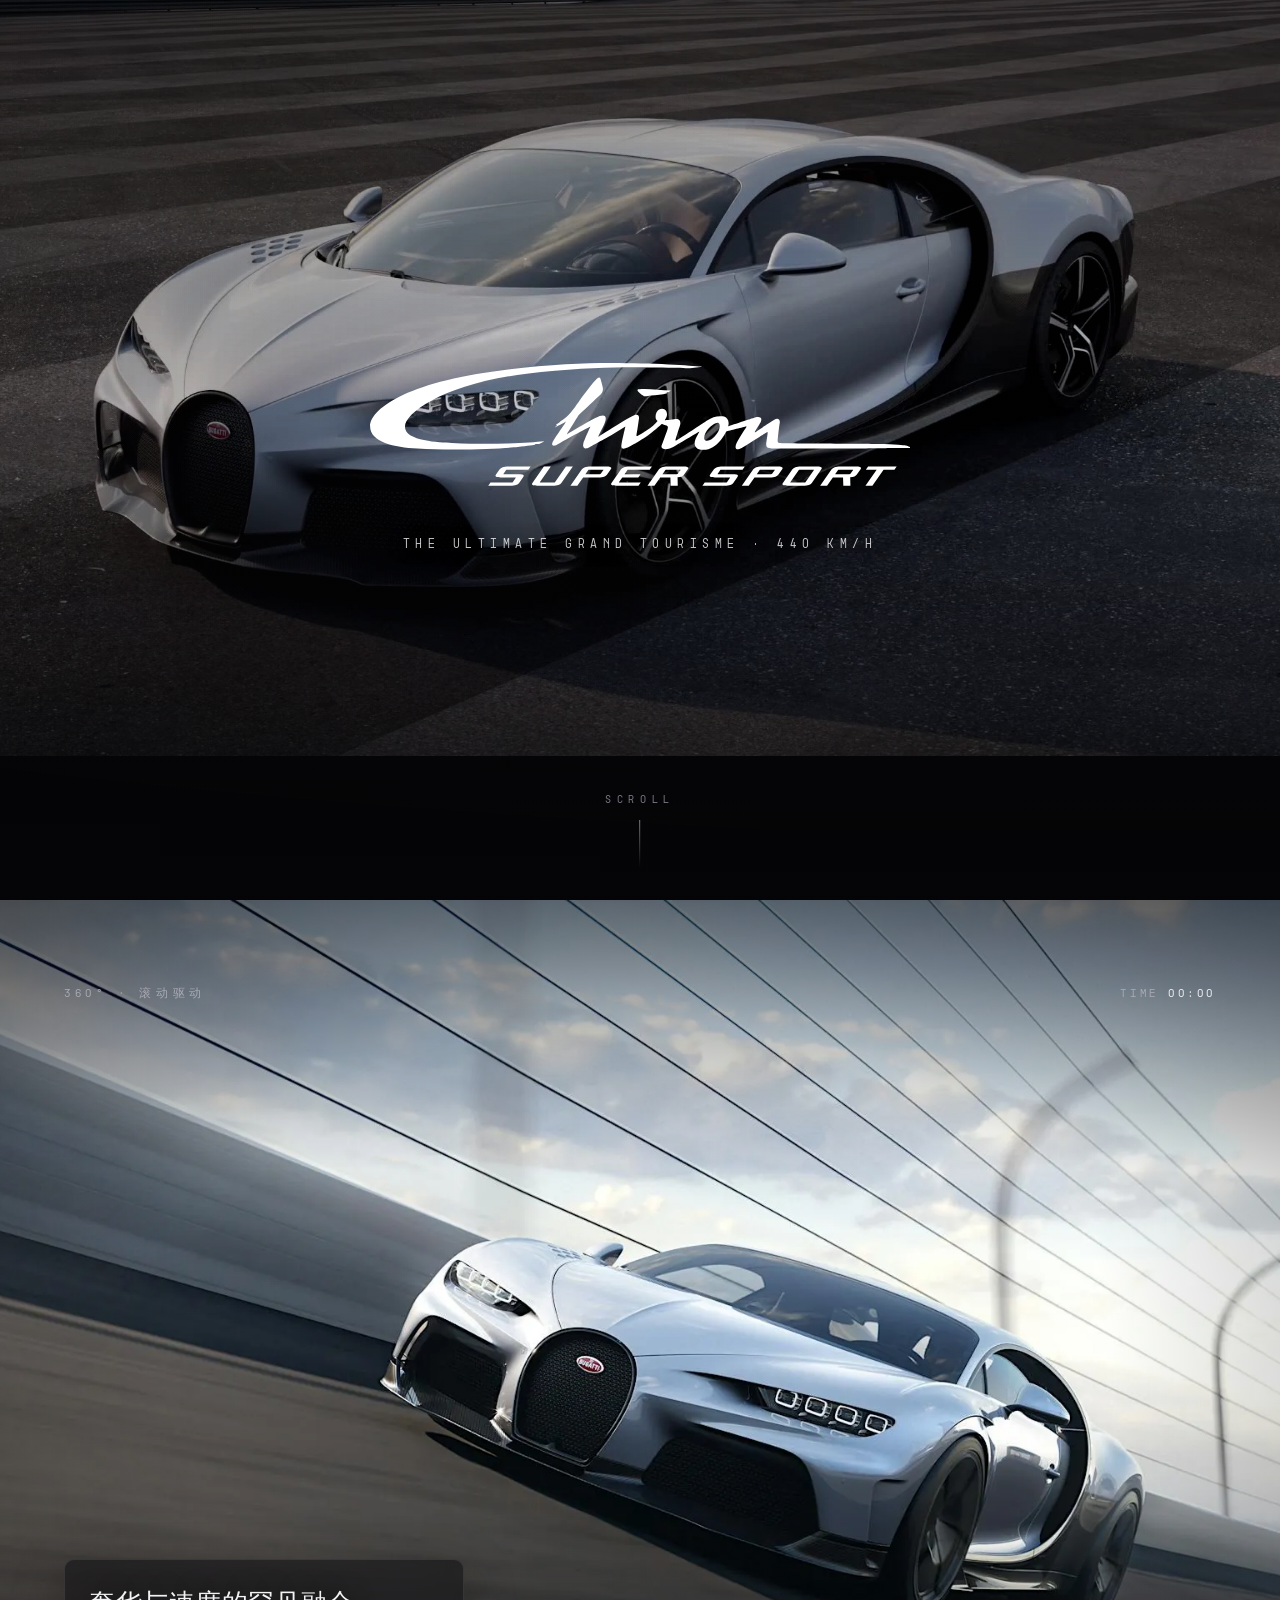
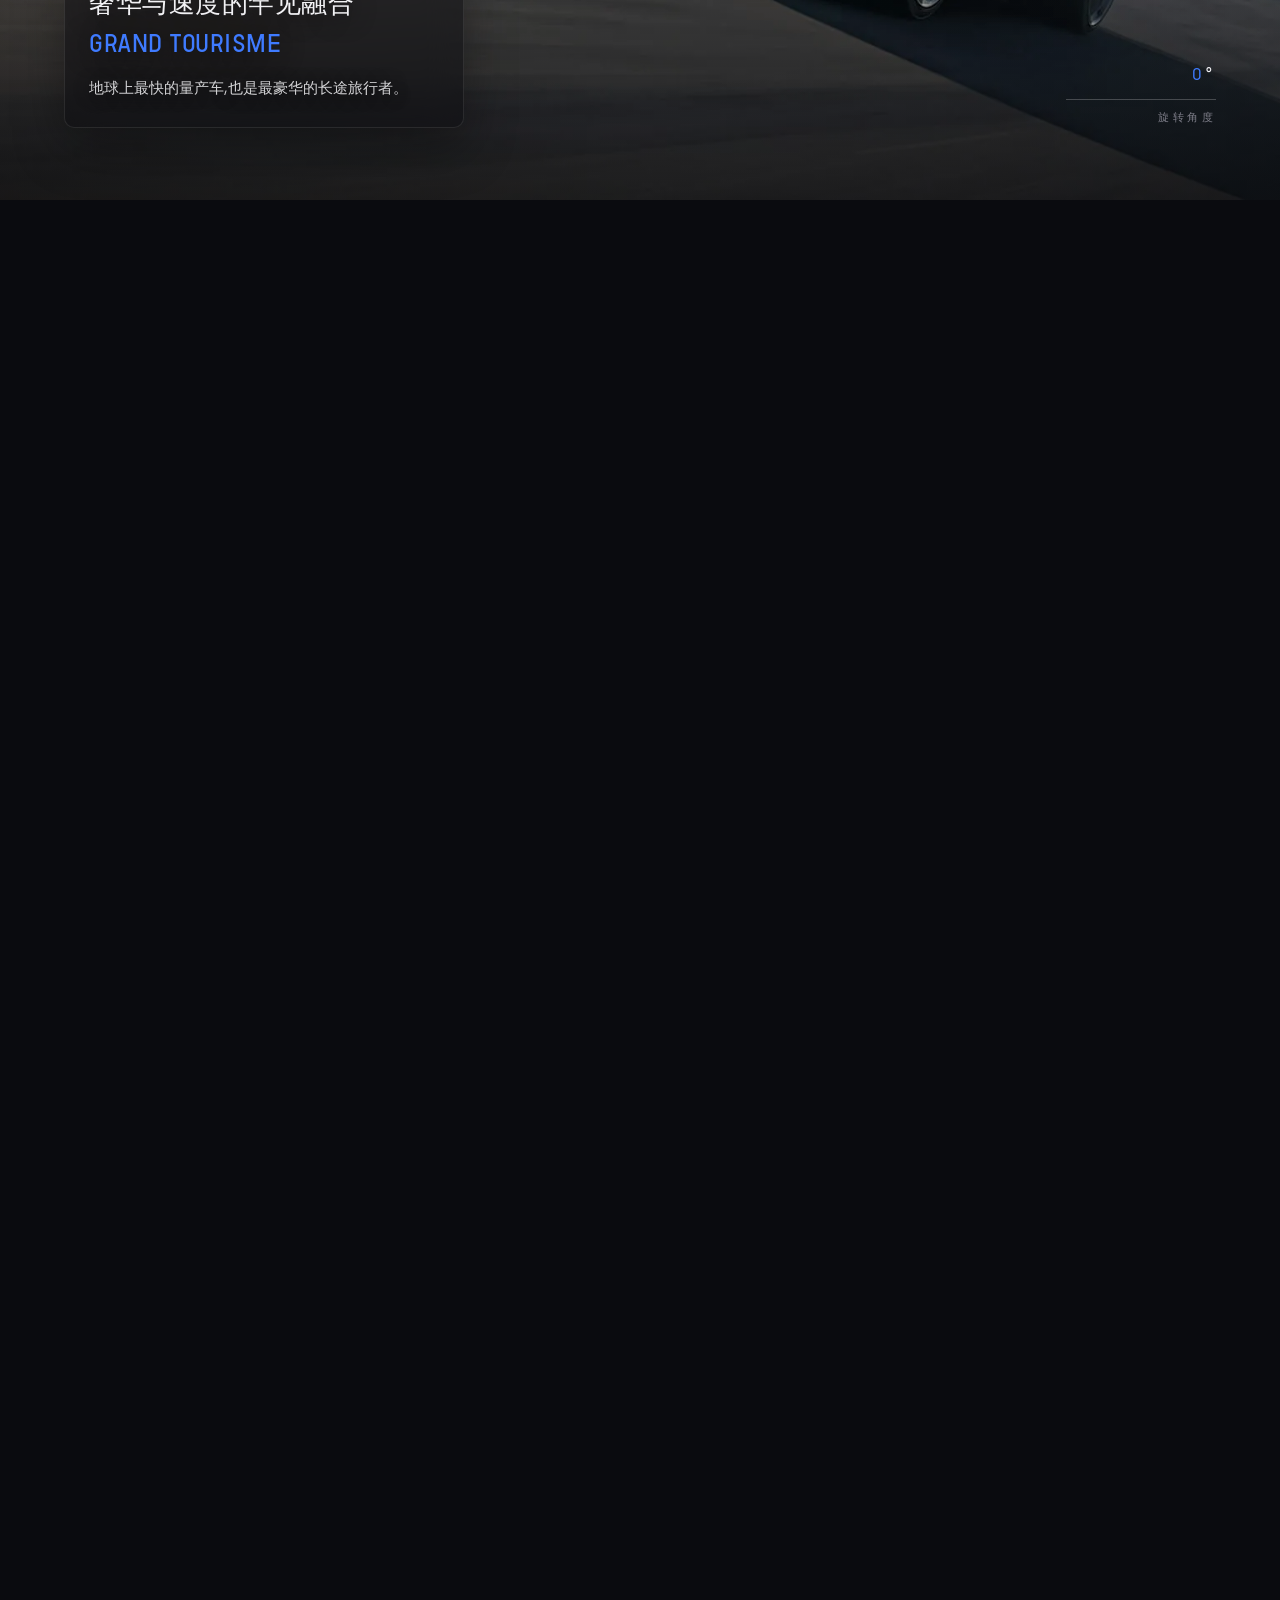
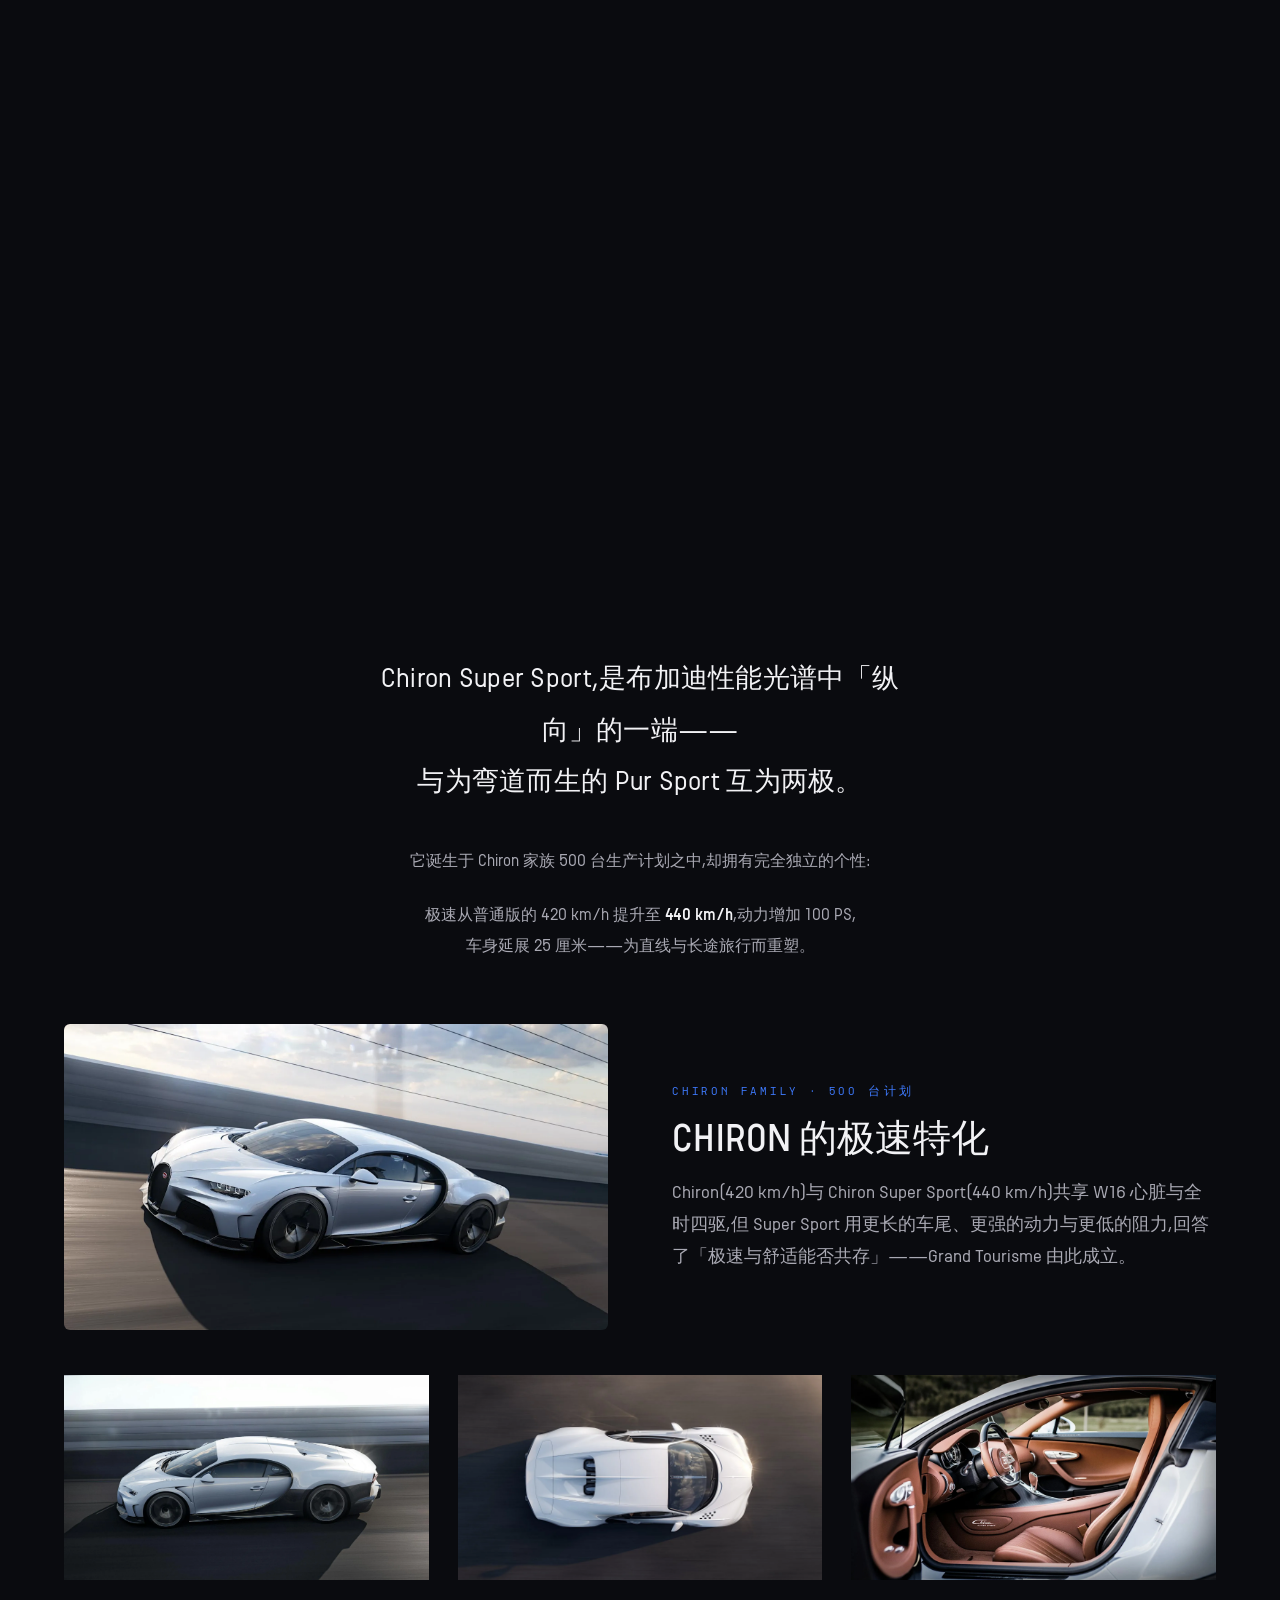
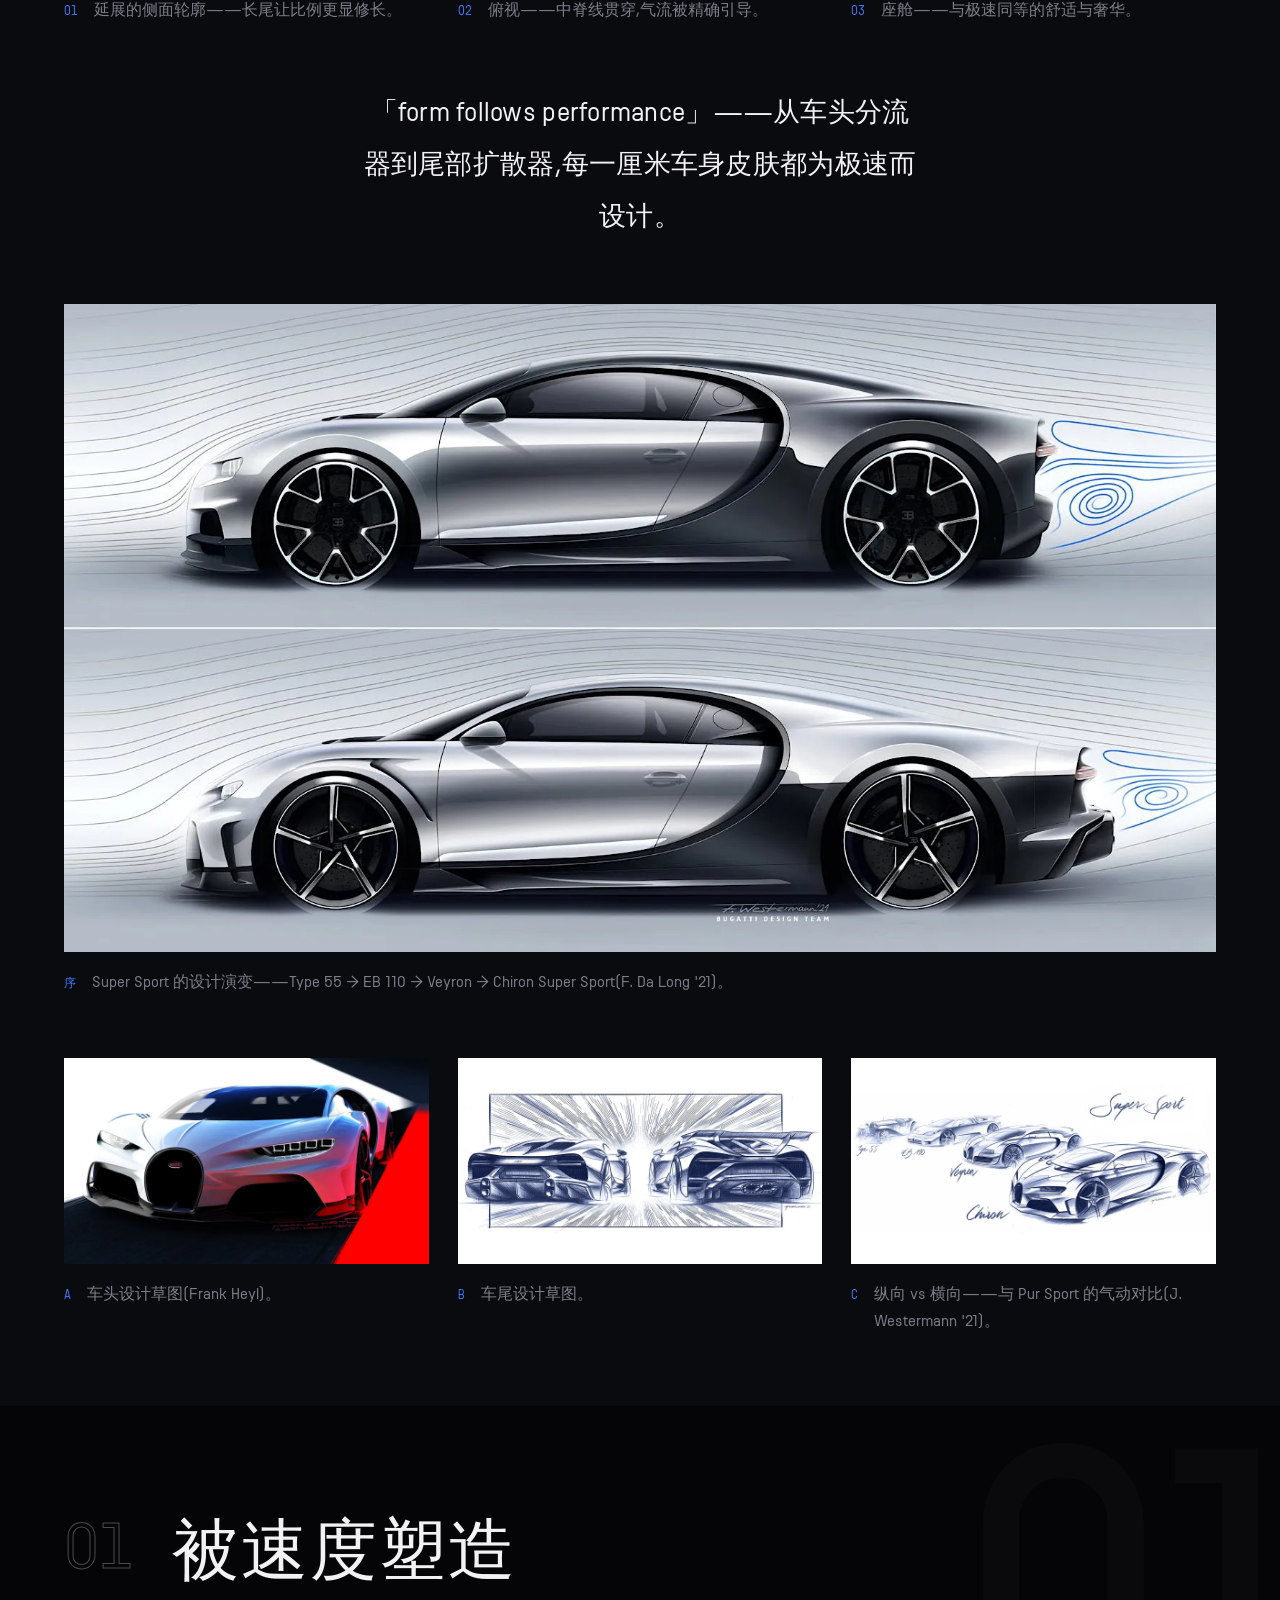
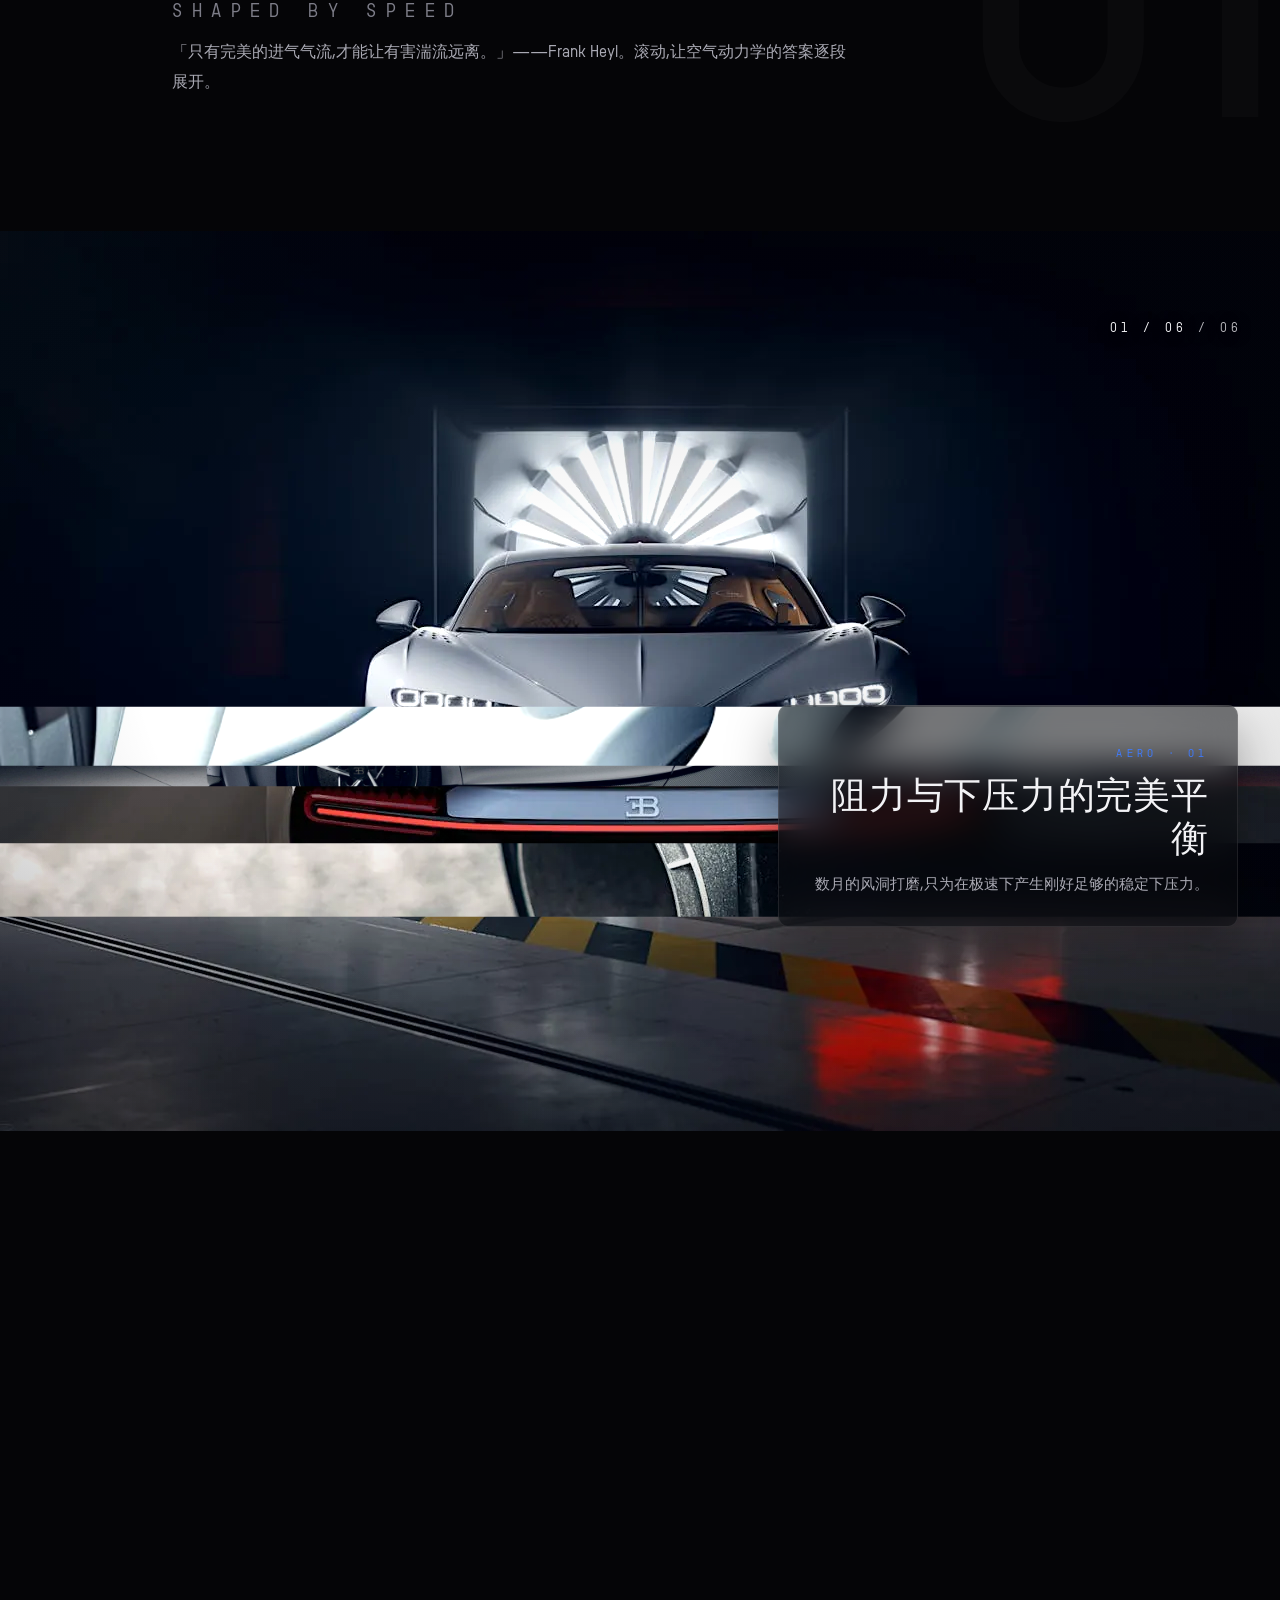
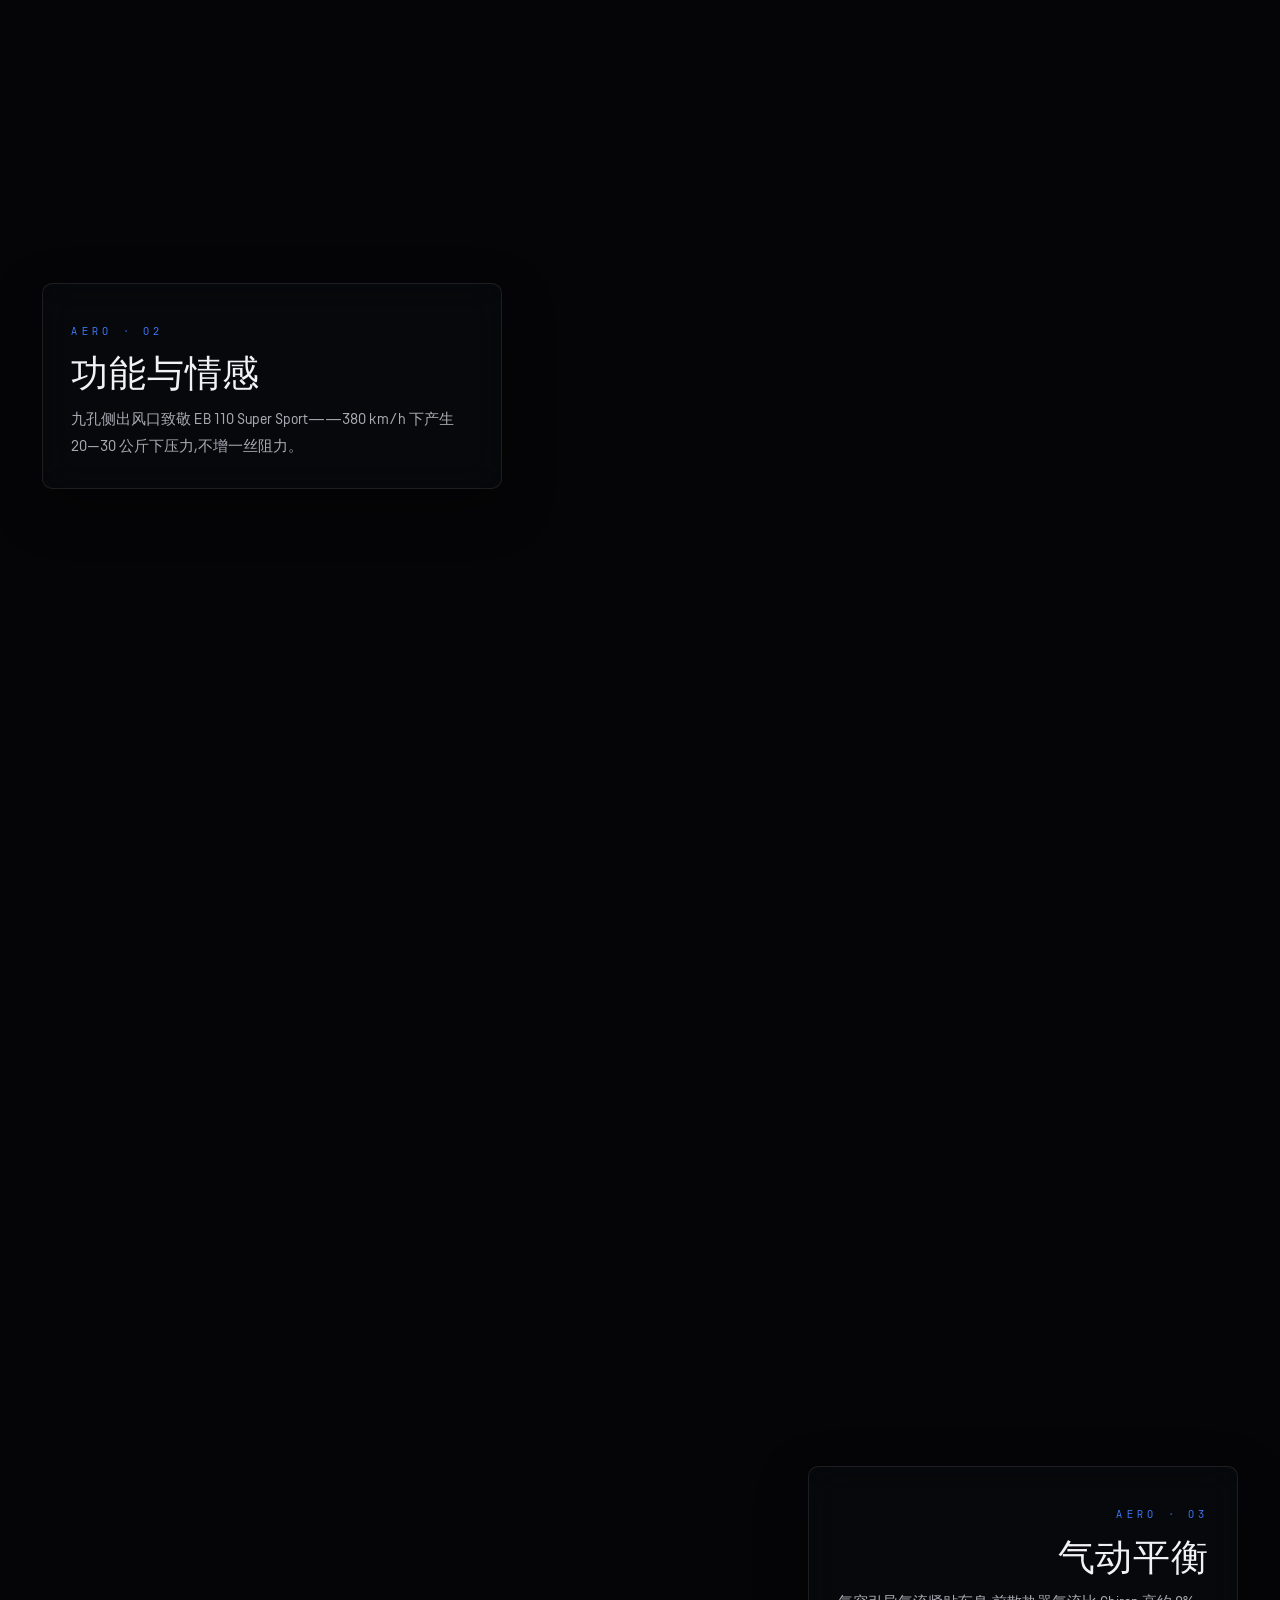
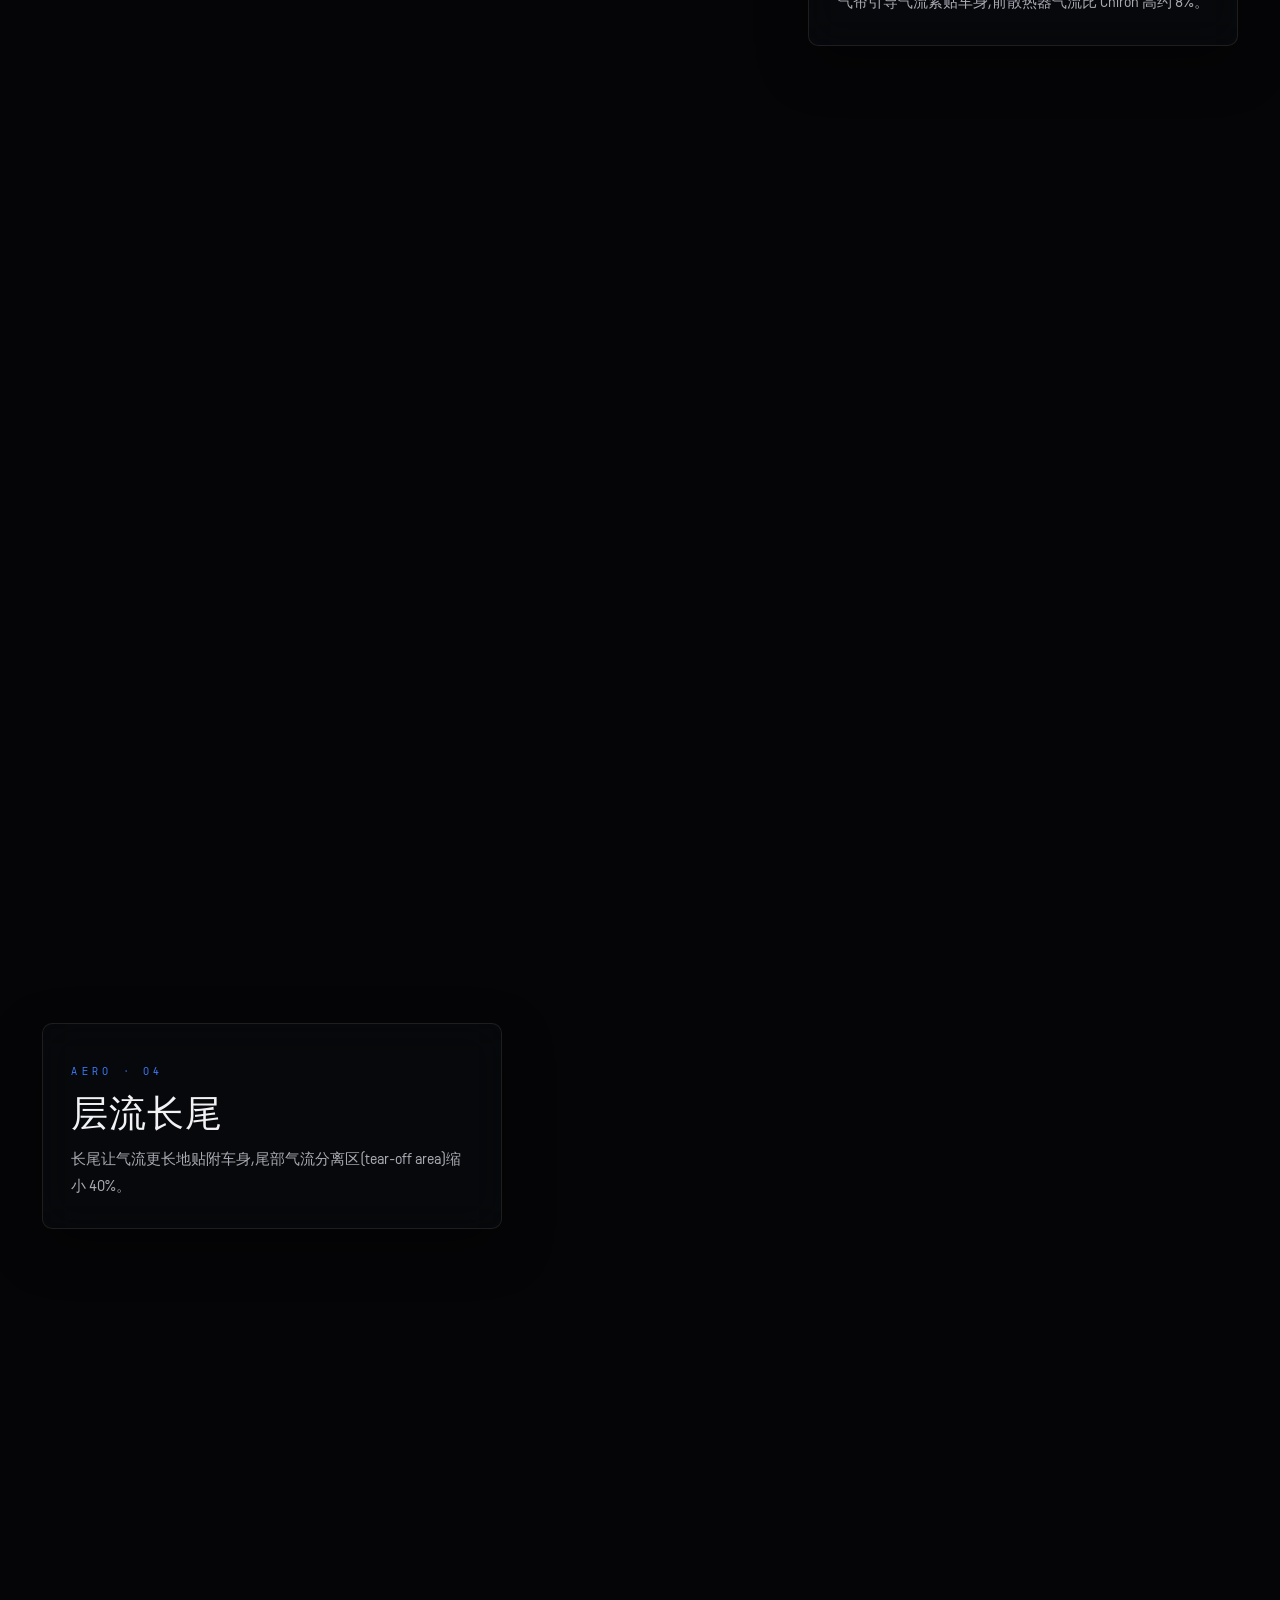
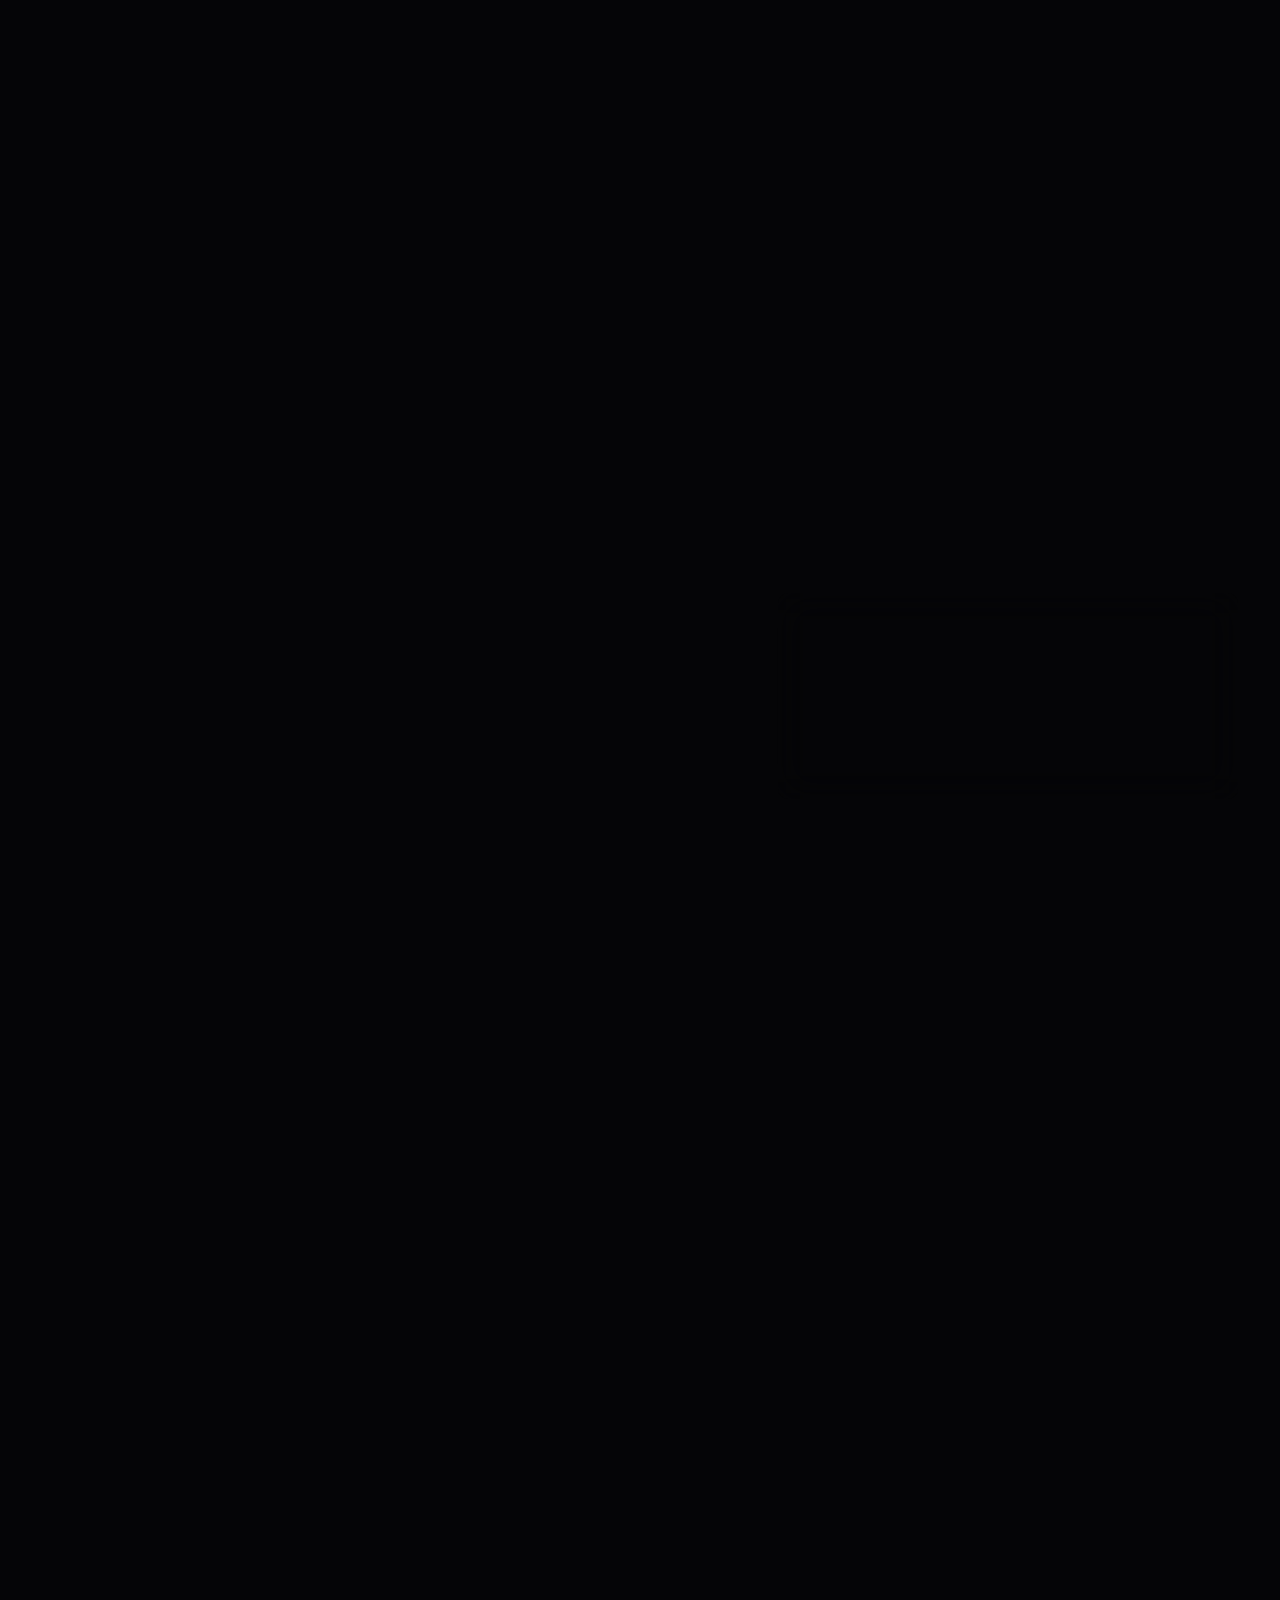
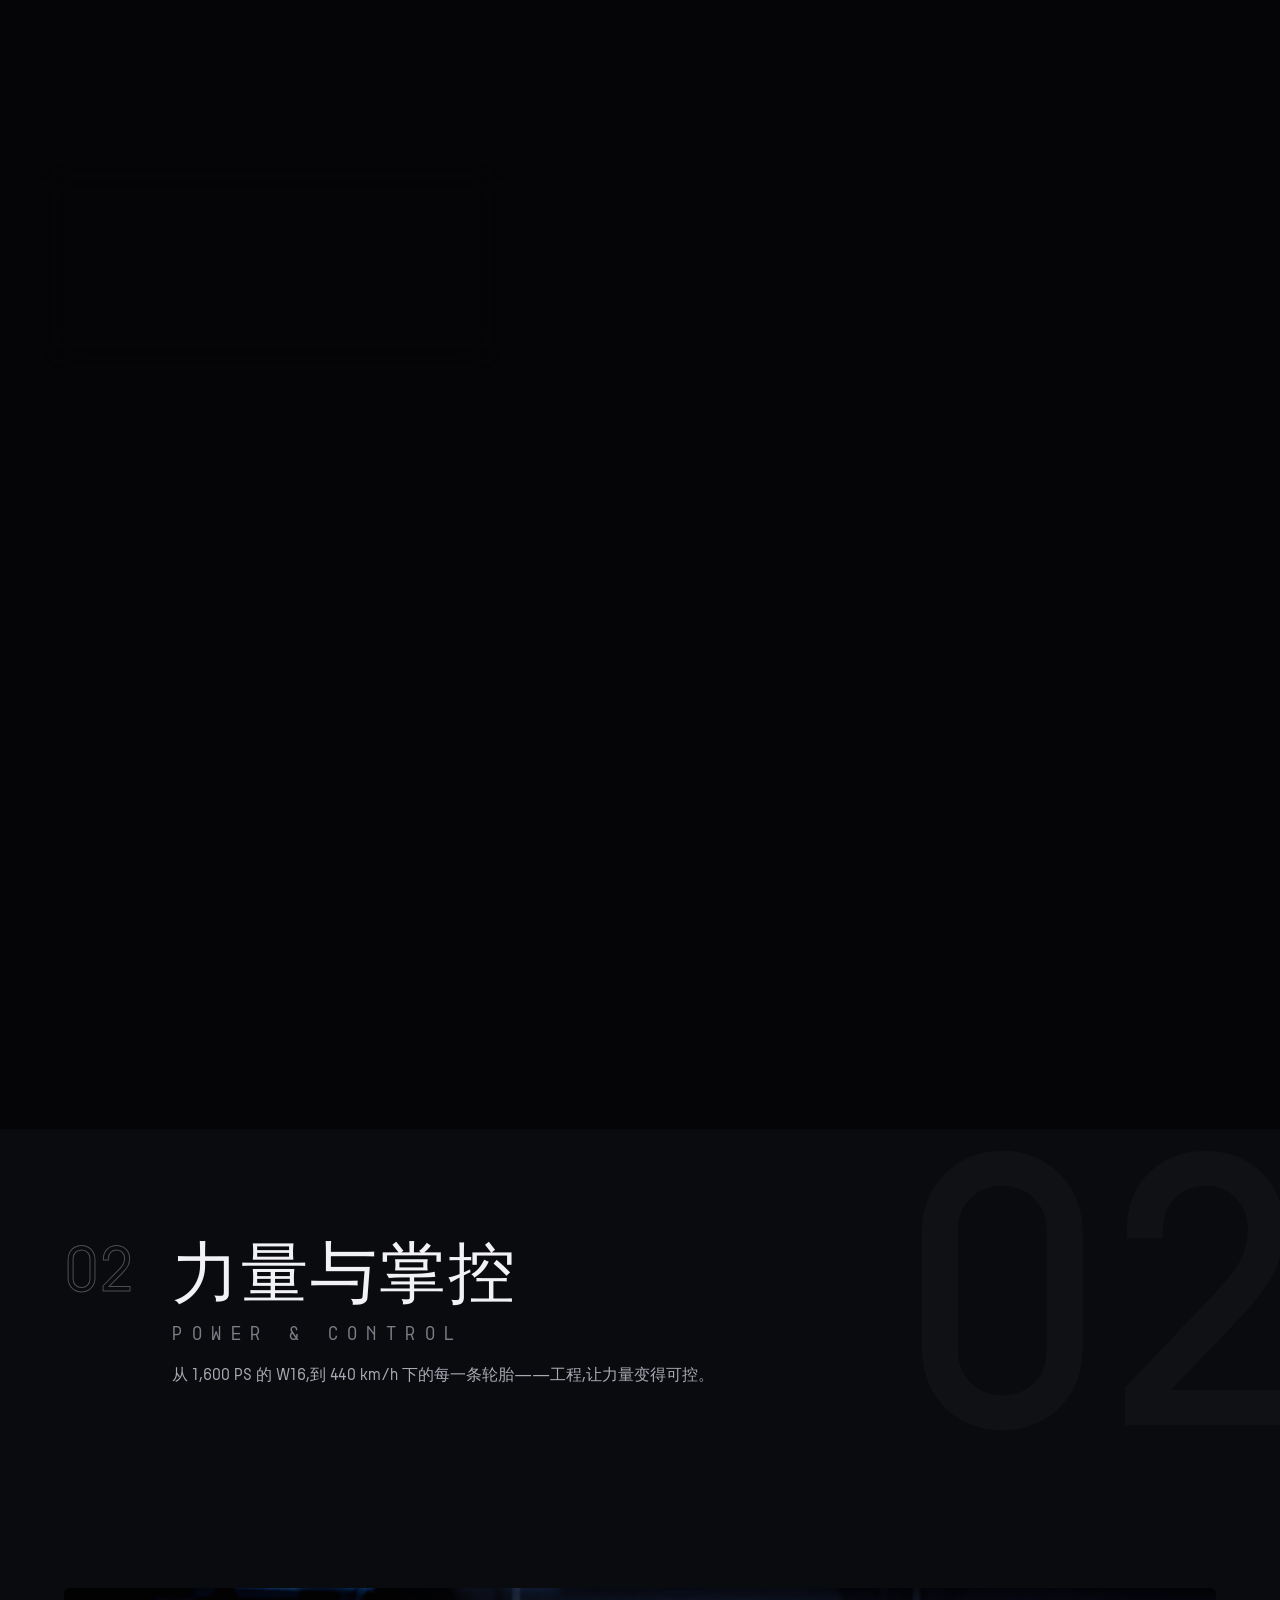
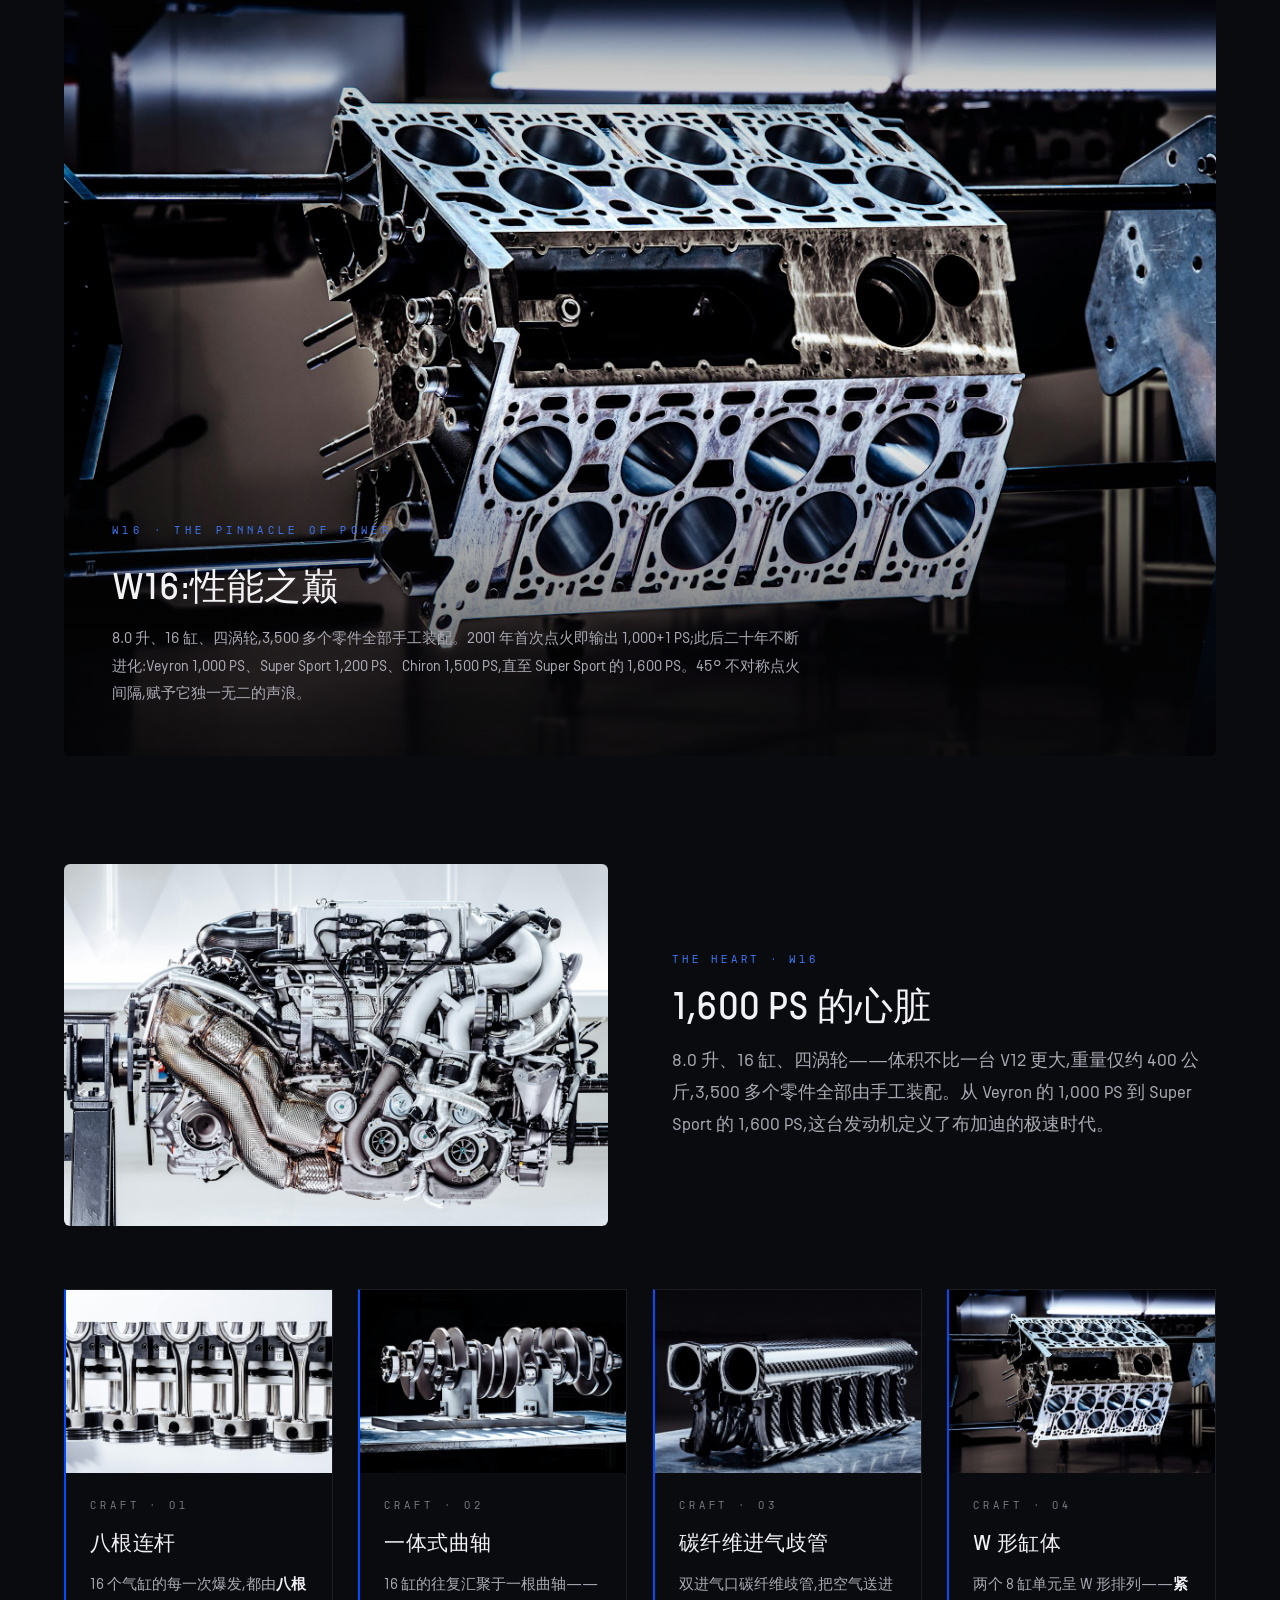
==== commit 4743d1e7: "Add IP-based language detection (Divo-style)" ====
--- a/index.html
+++ b/index.html
@@ -936,6 +936,7 @@
   </div>
 </footer>
 
+<script src="js/lang-detect.js"></script>
 <script src="js/main.js"></script>
 </body>
 </html>
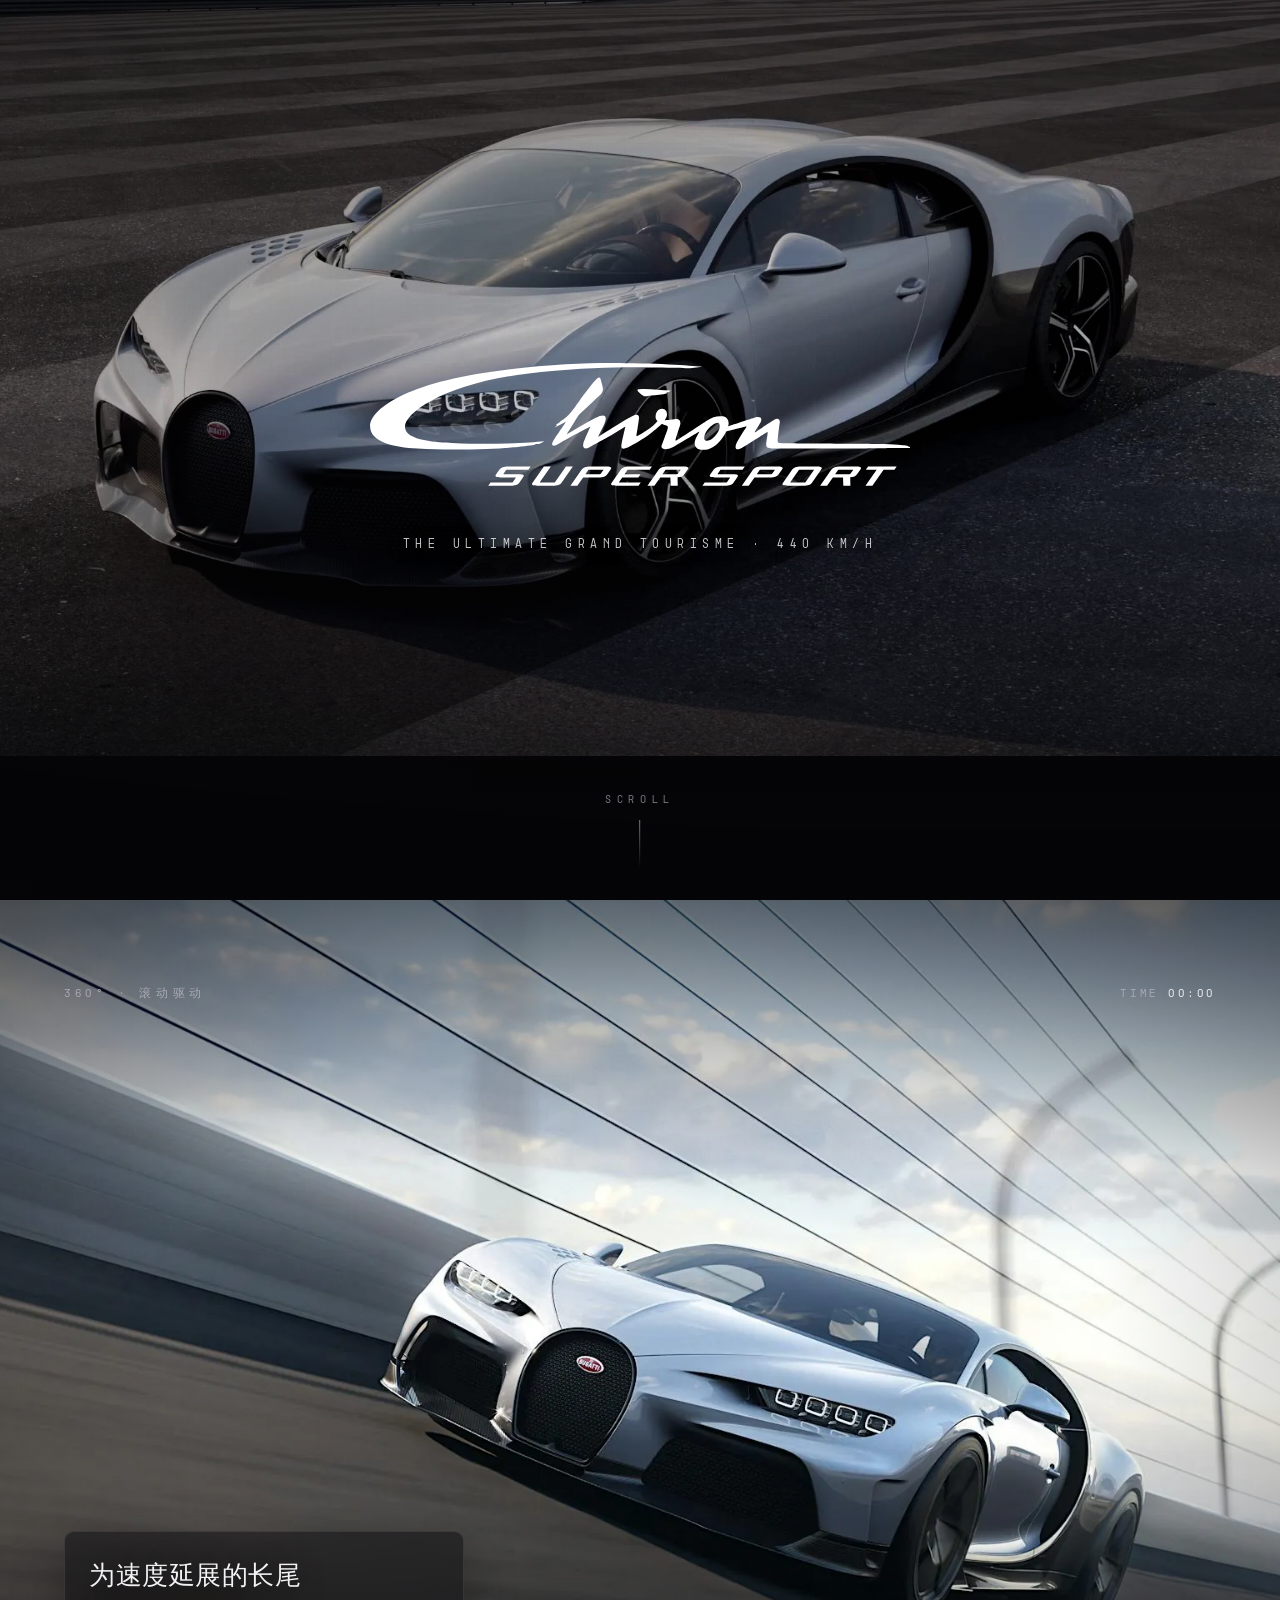
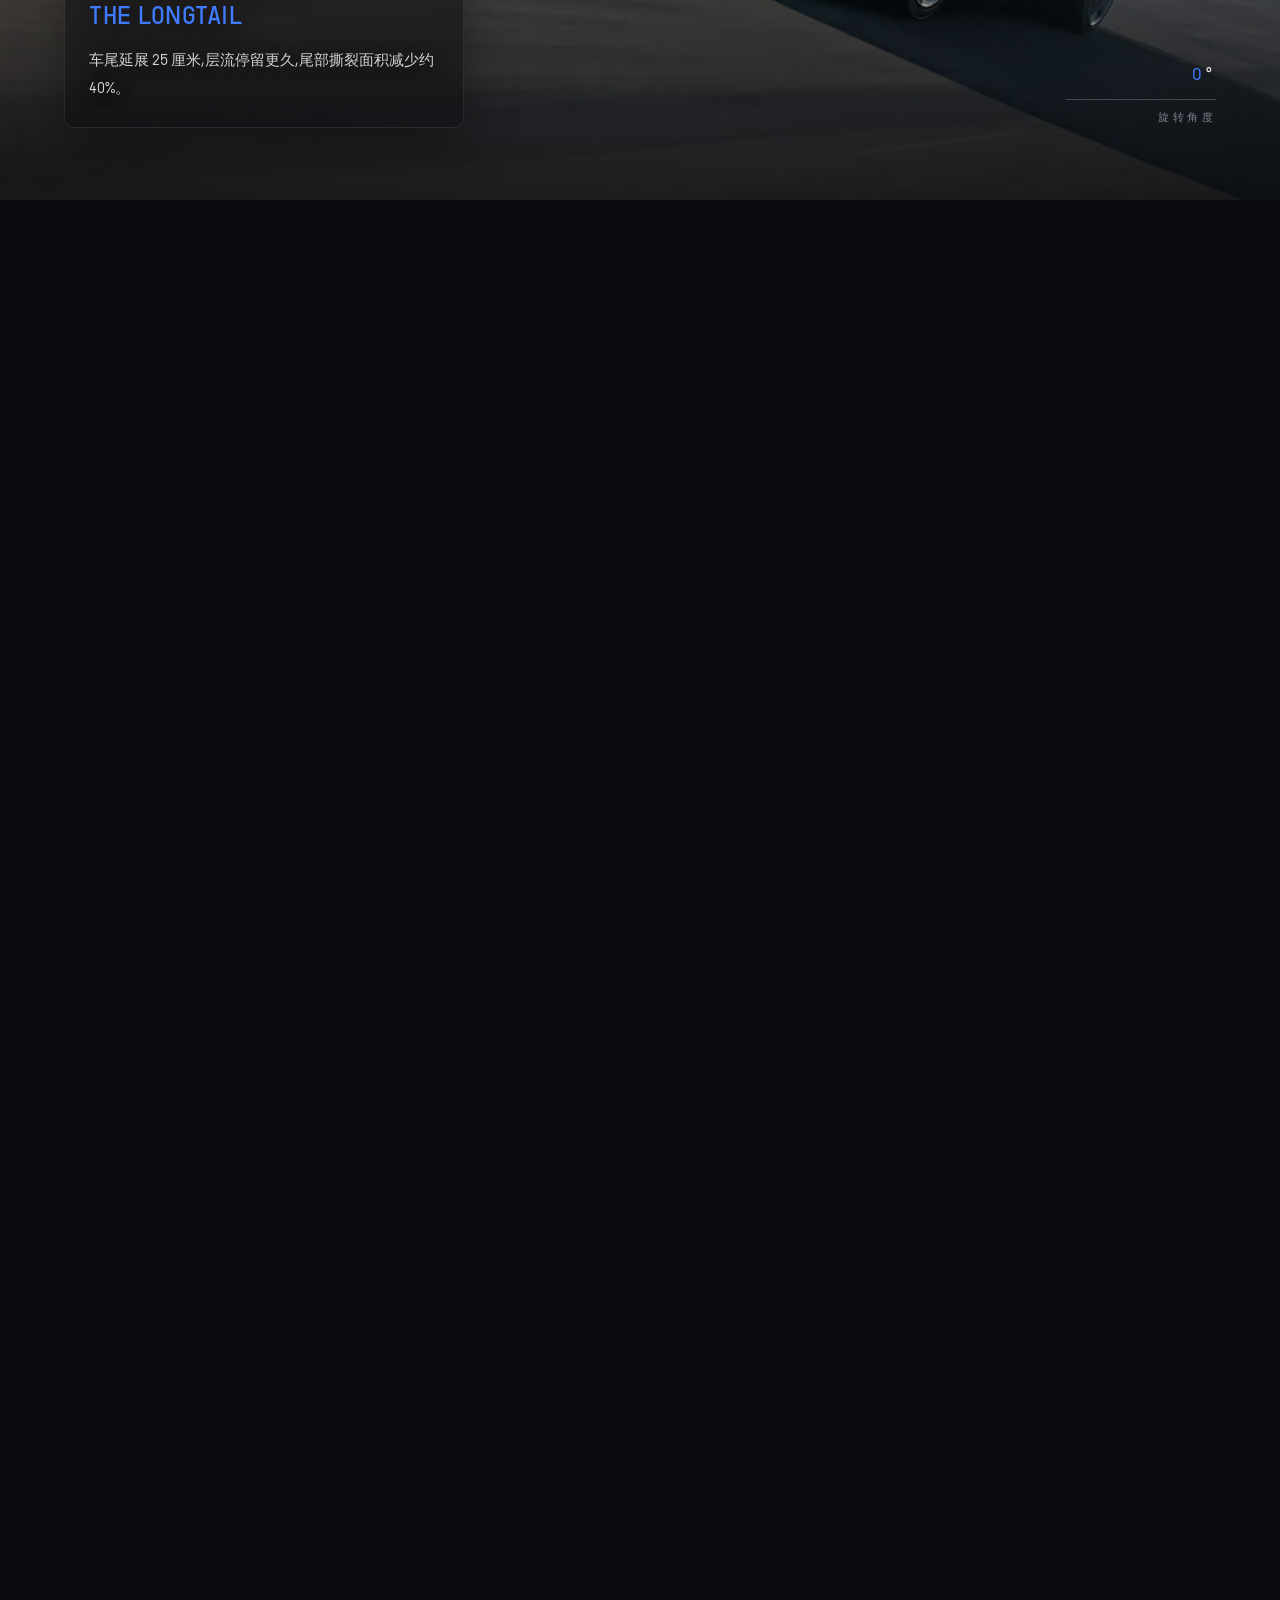
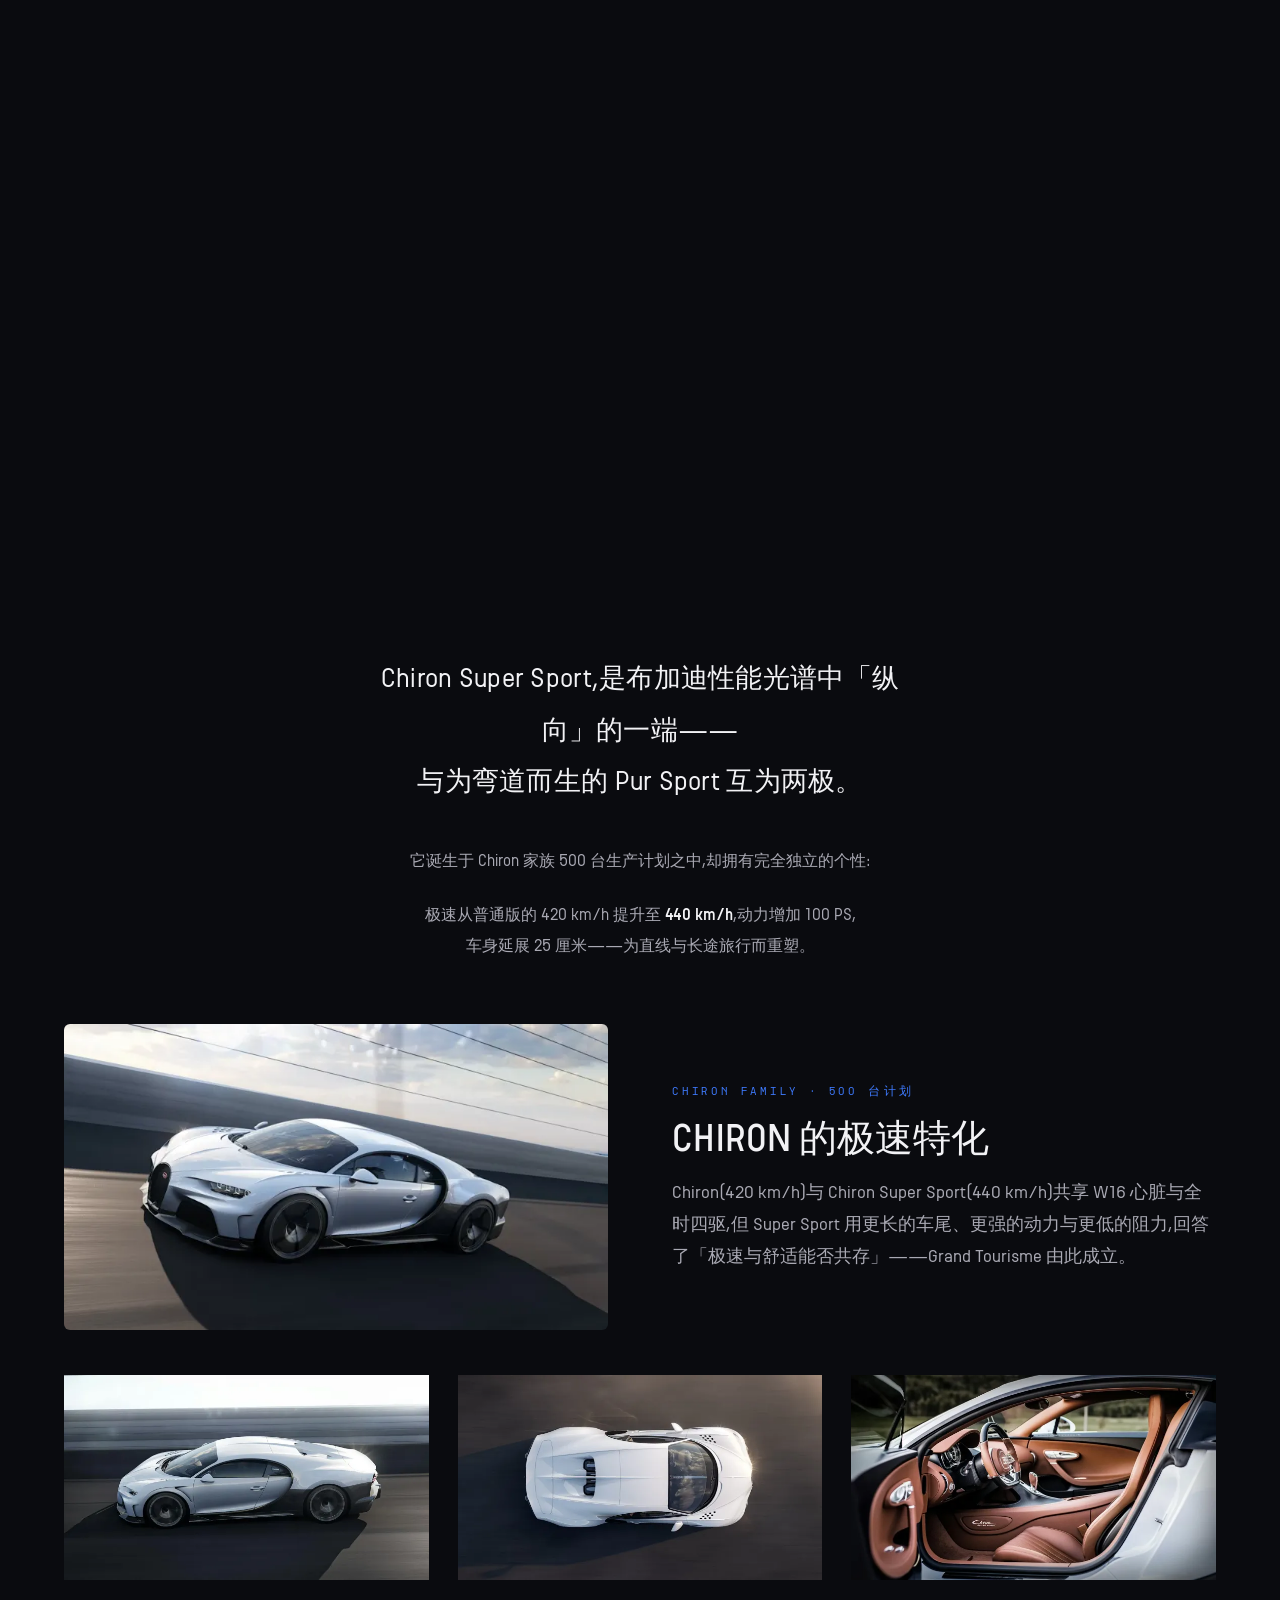
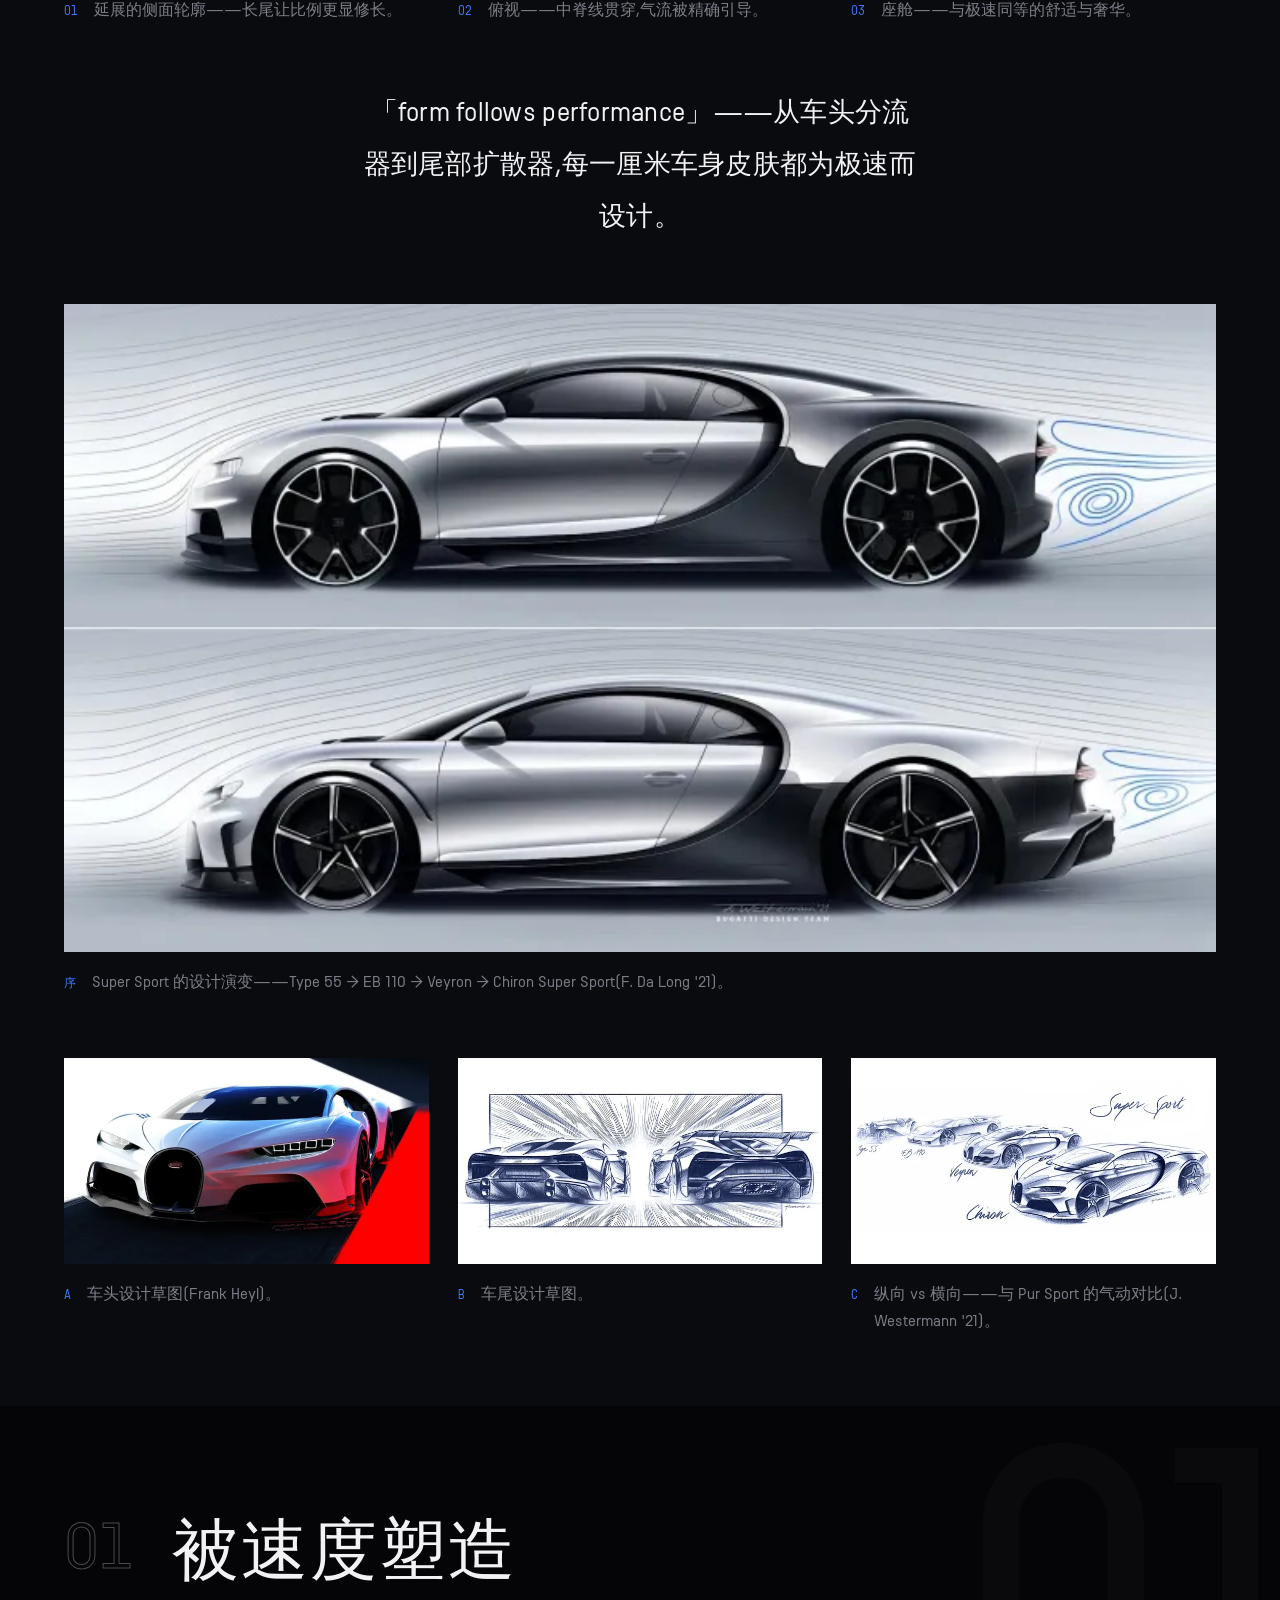
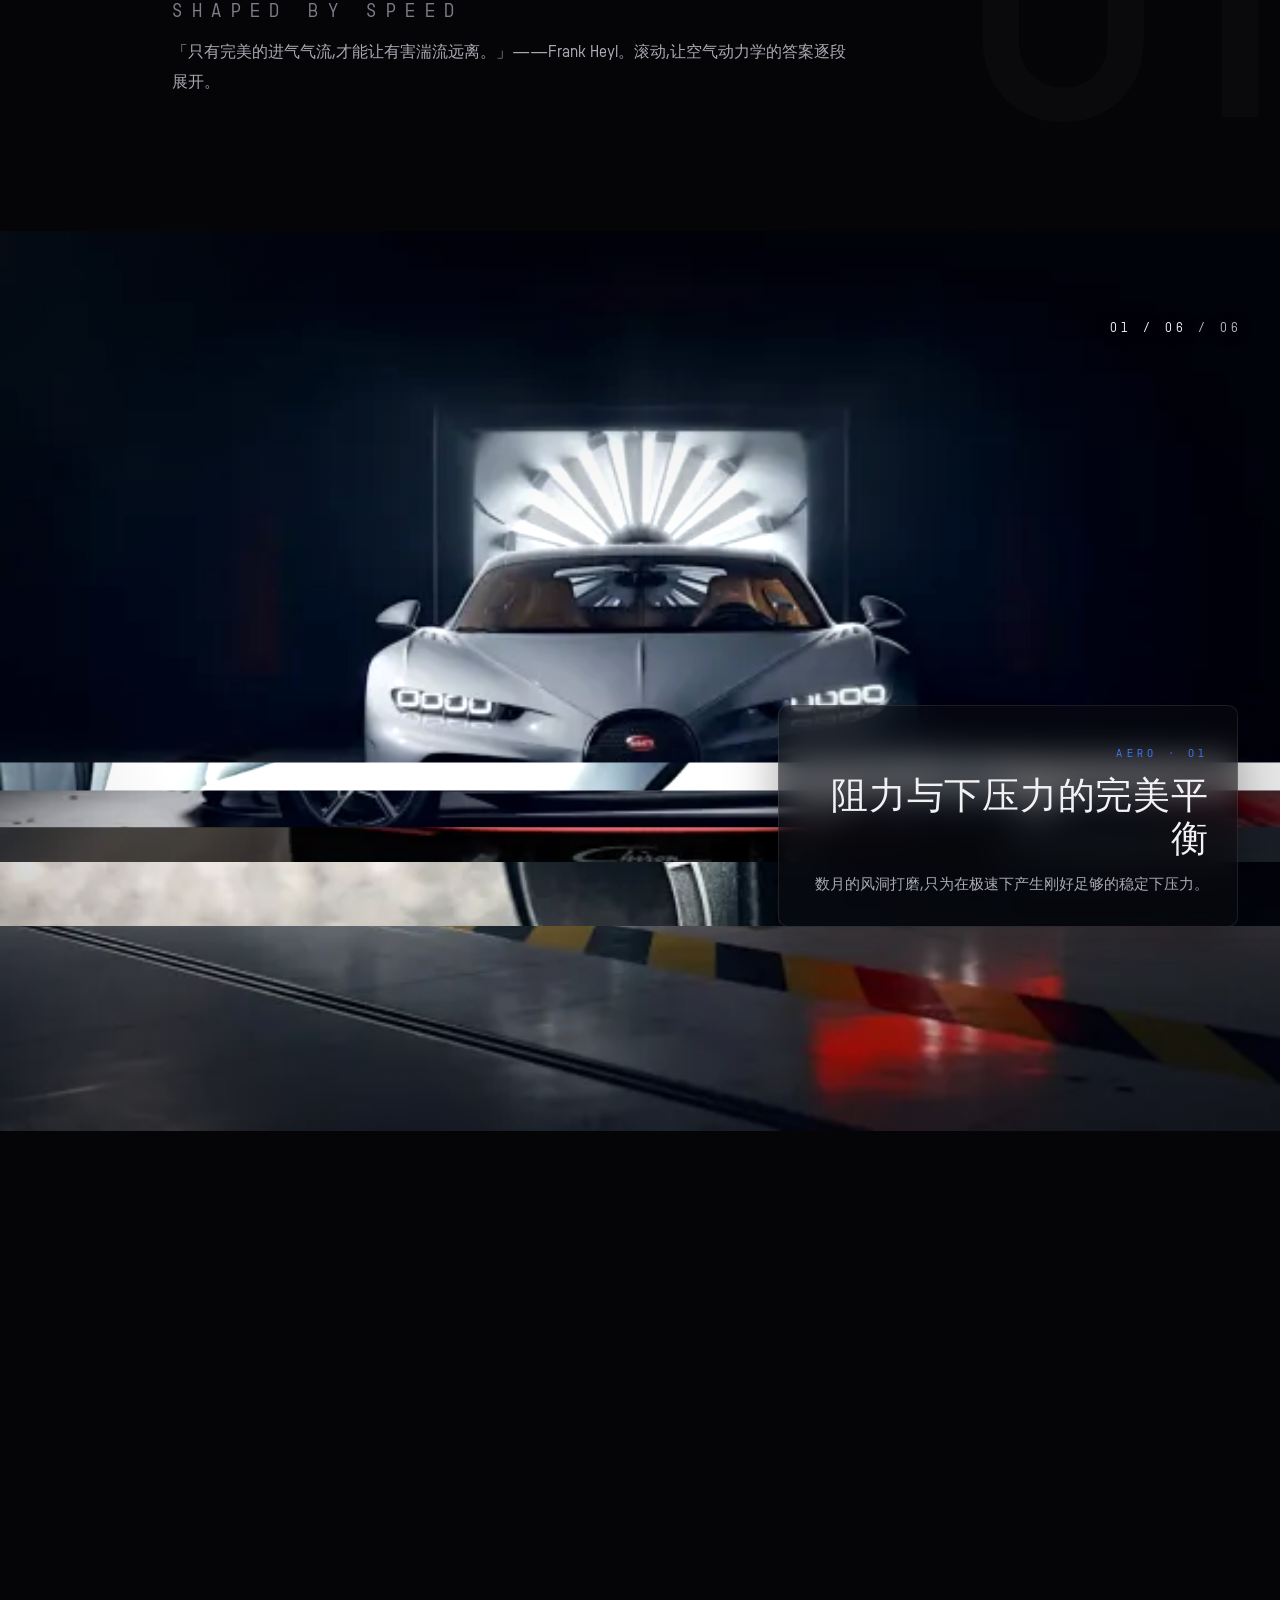
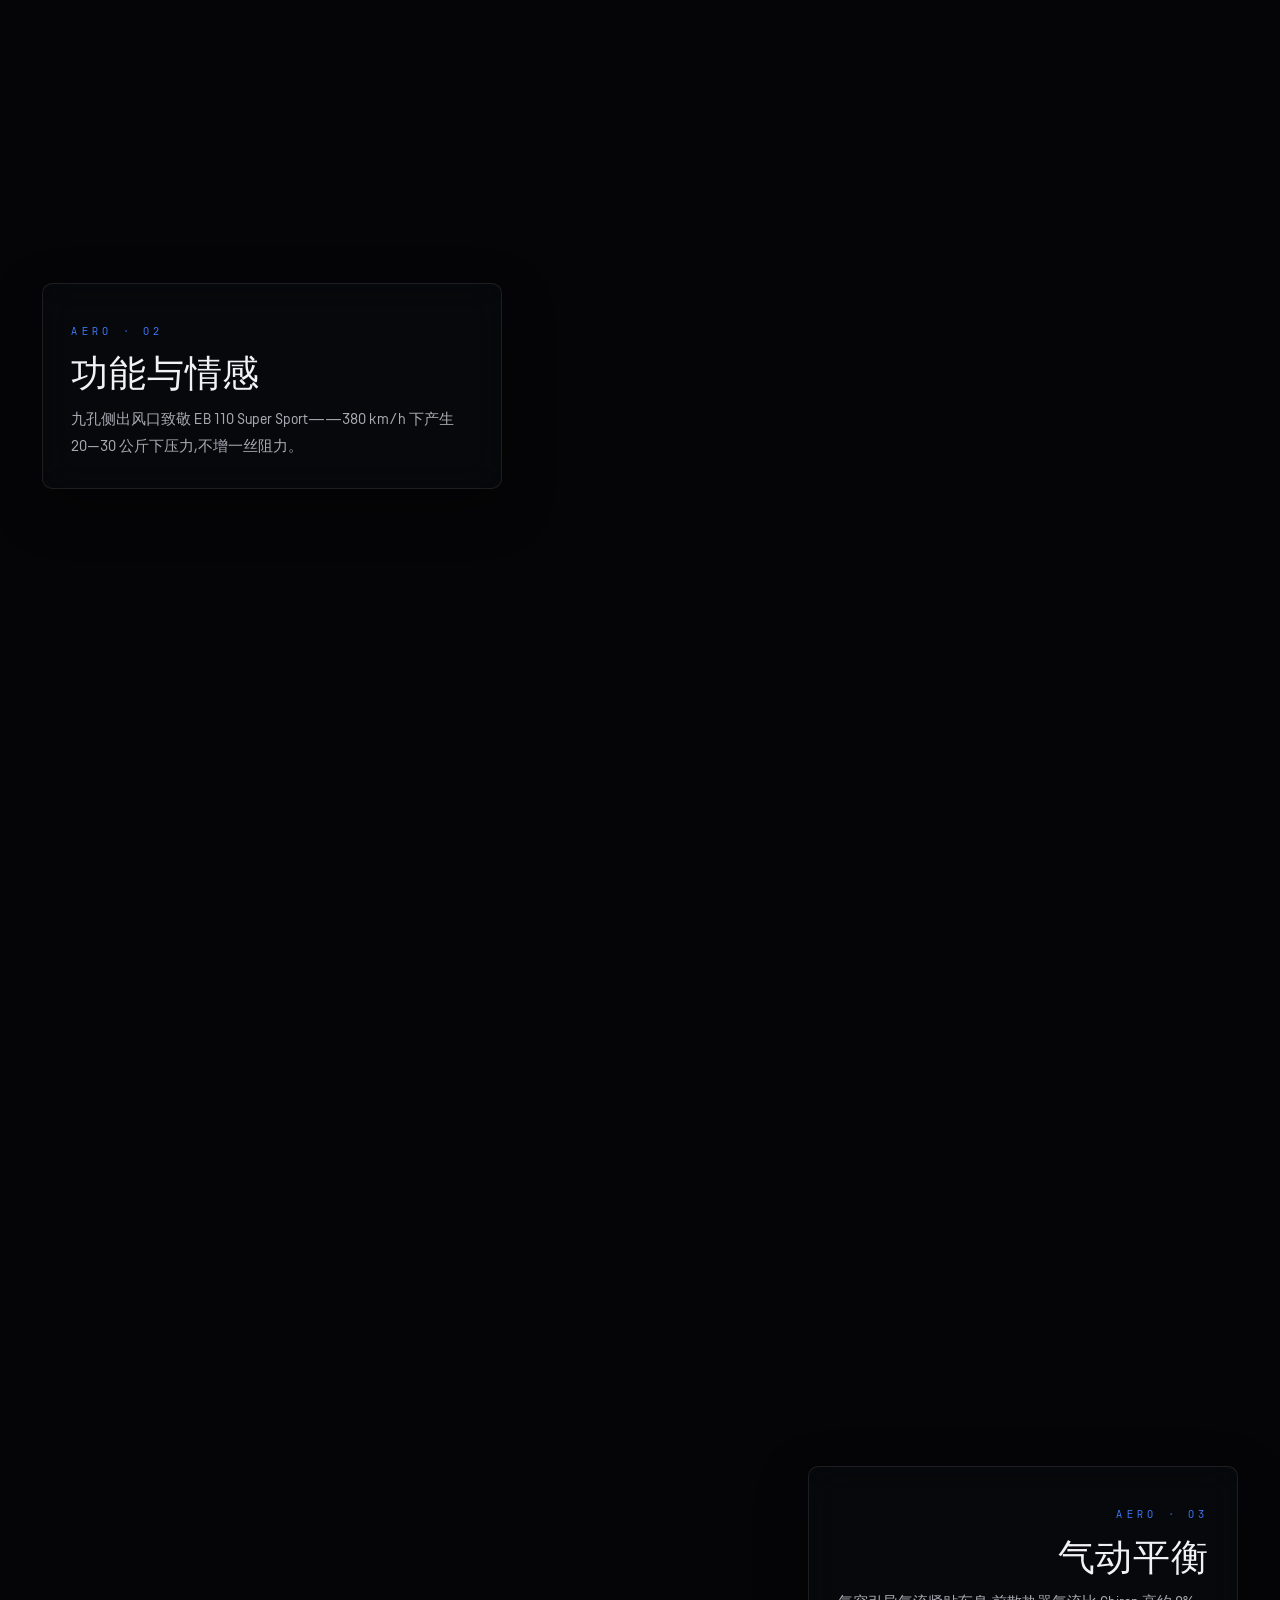
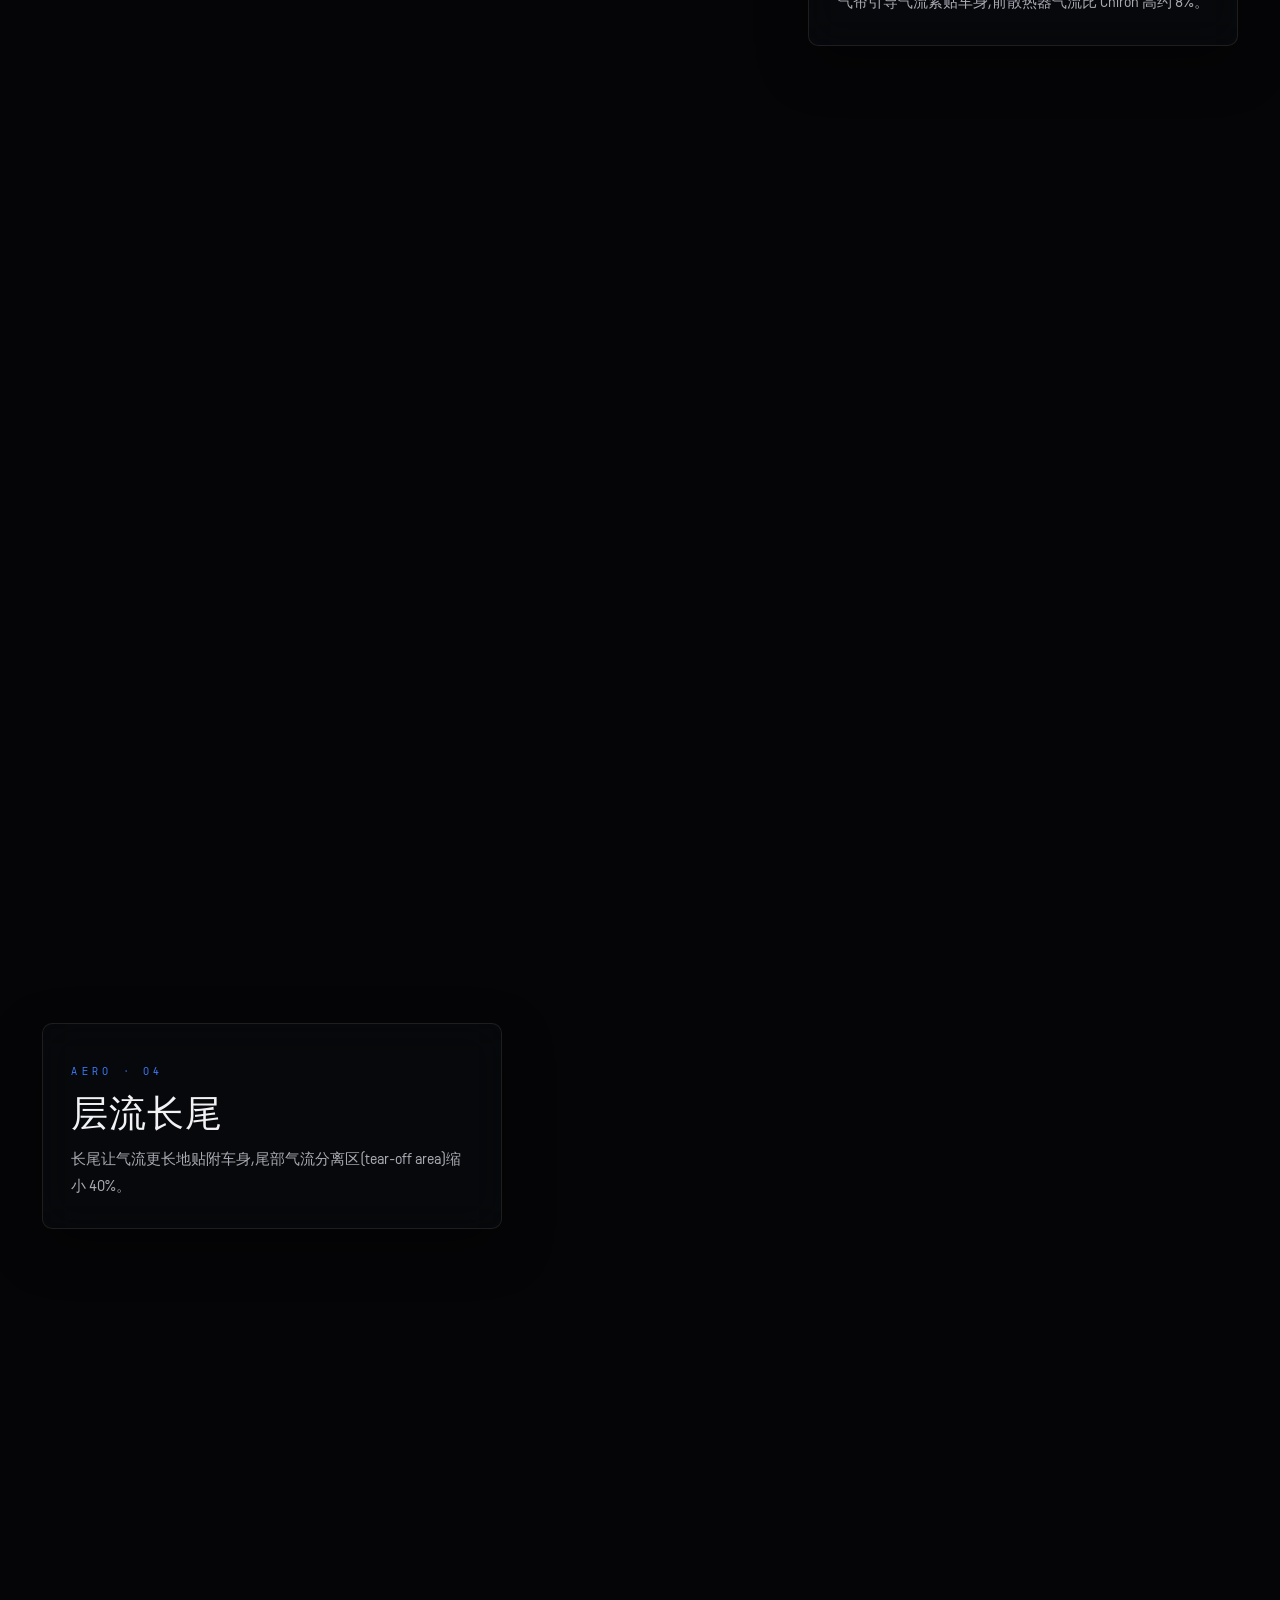
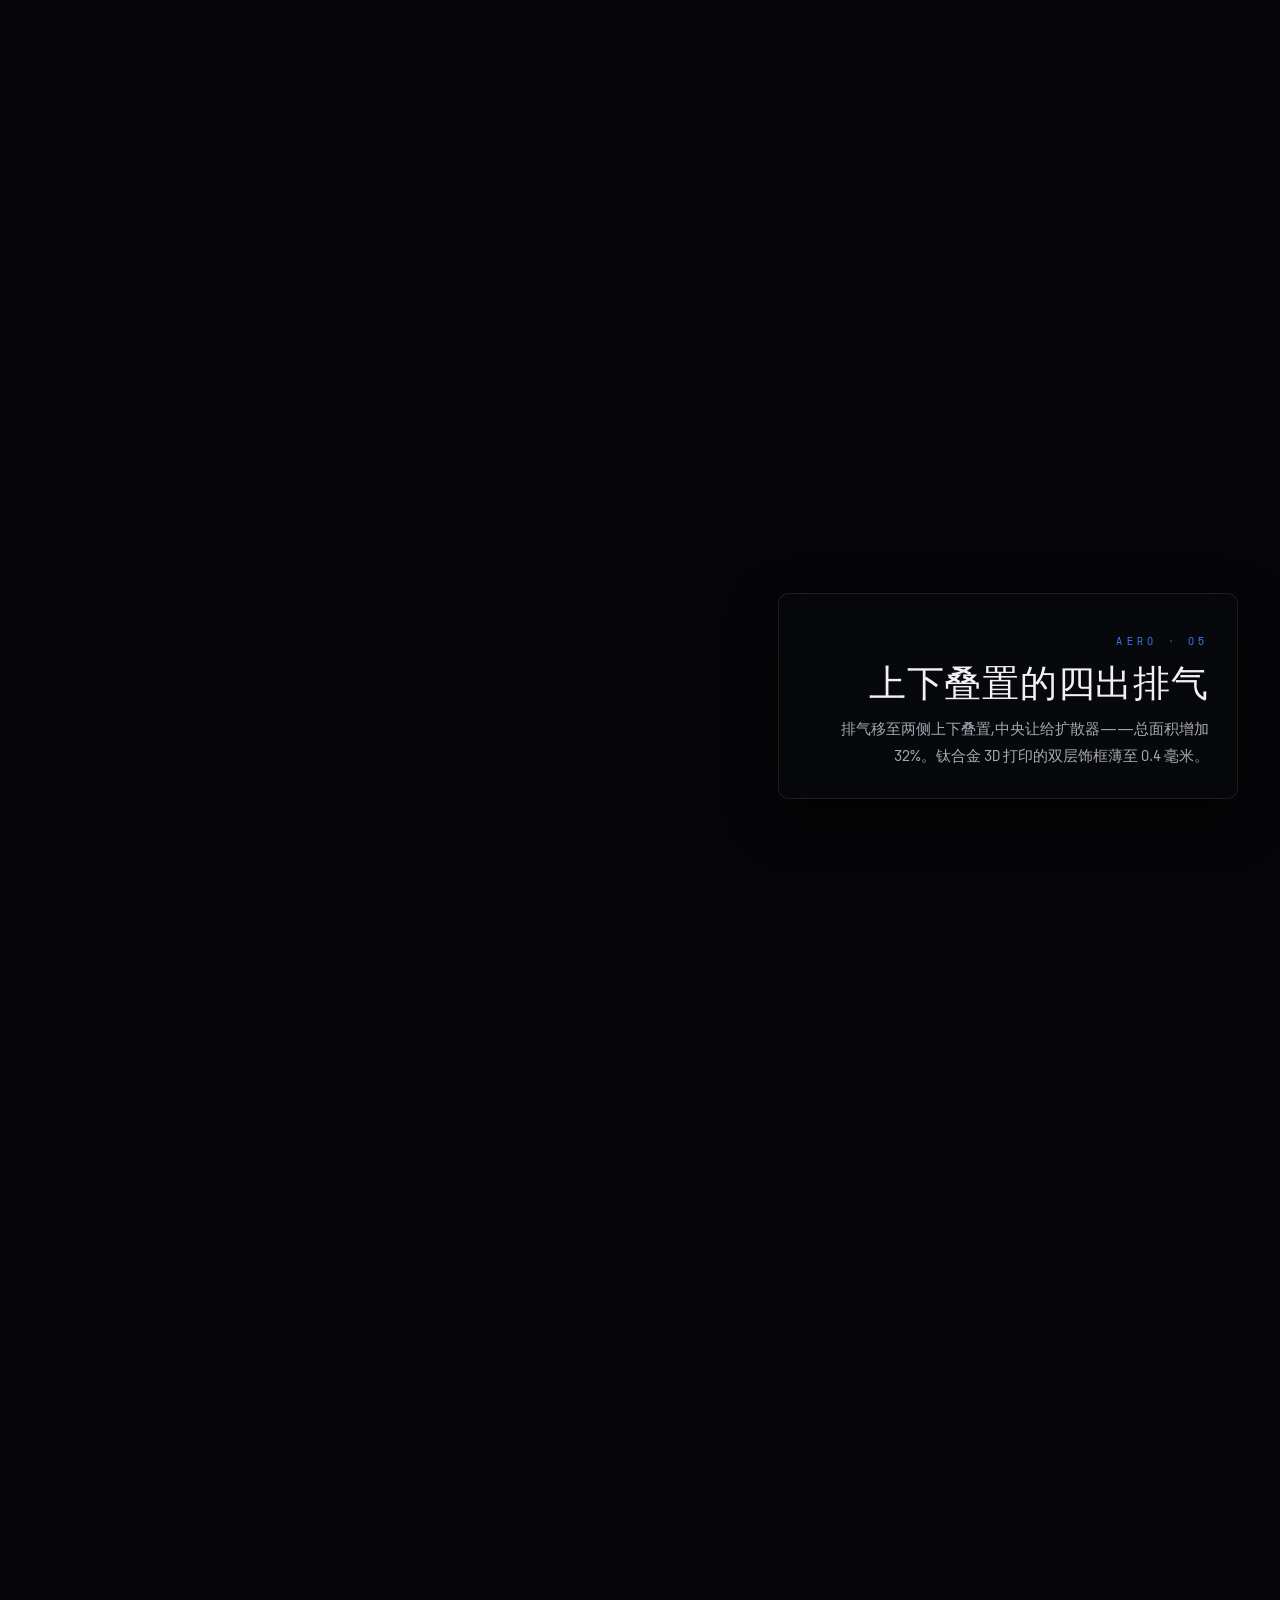
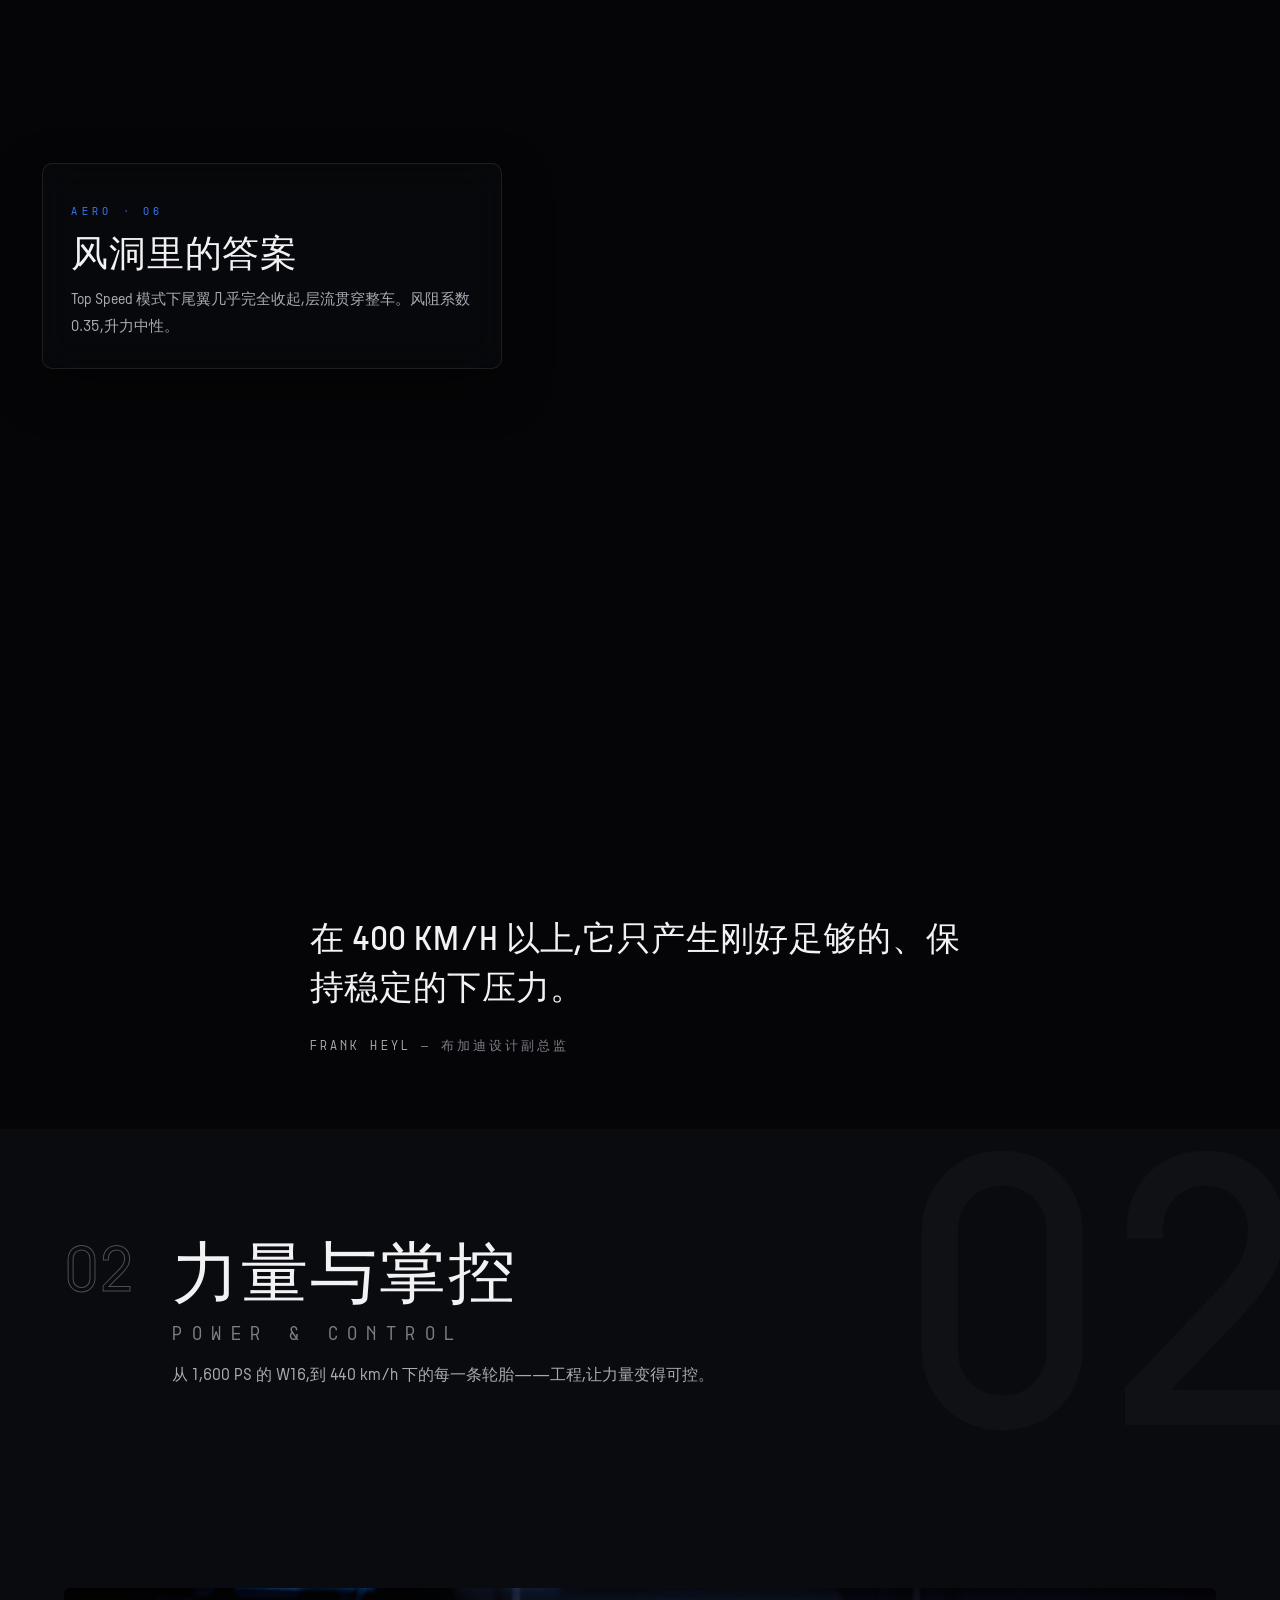
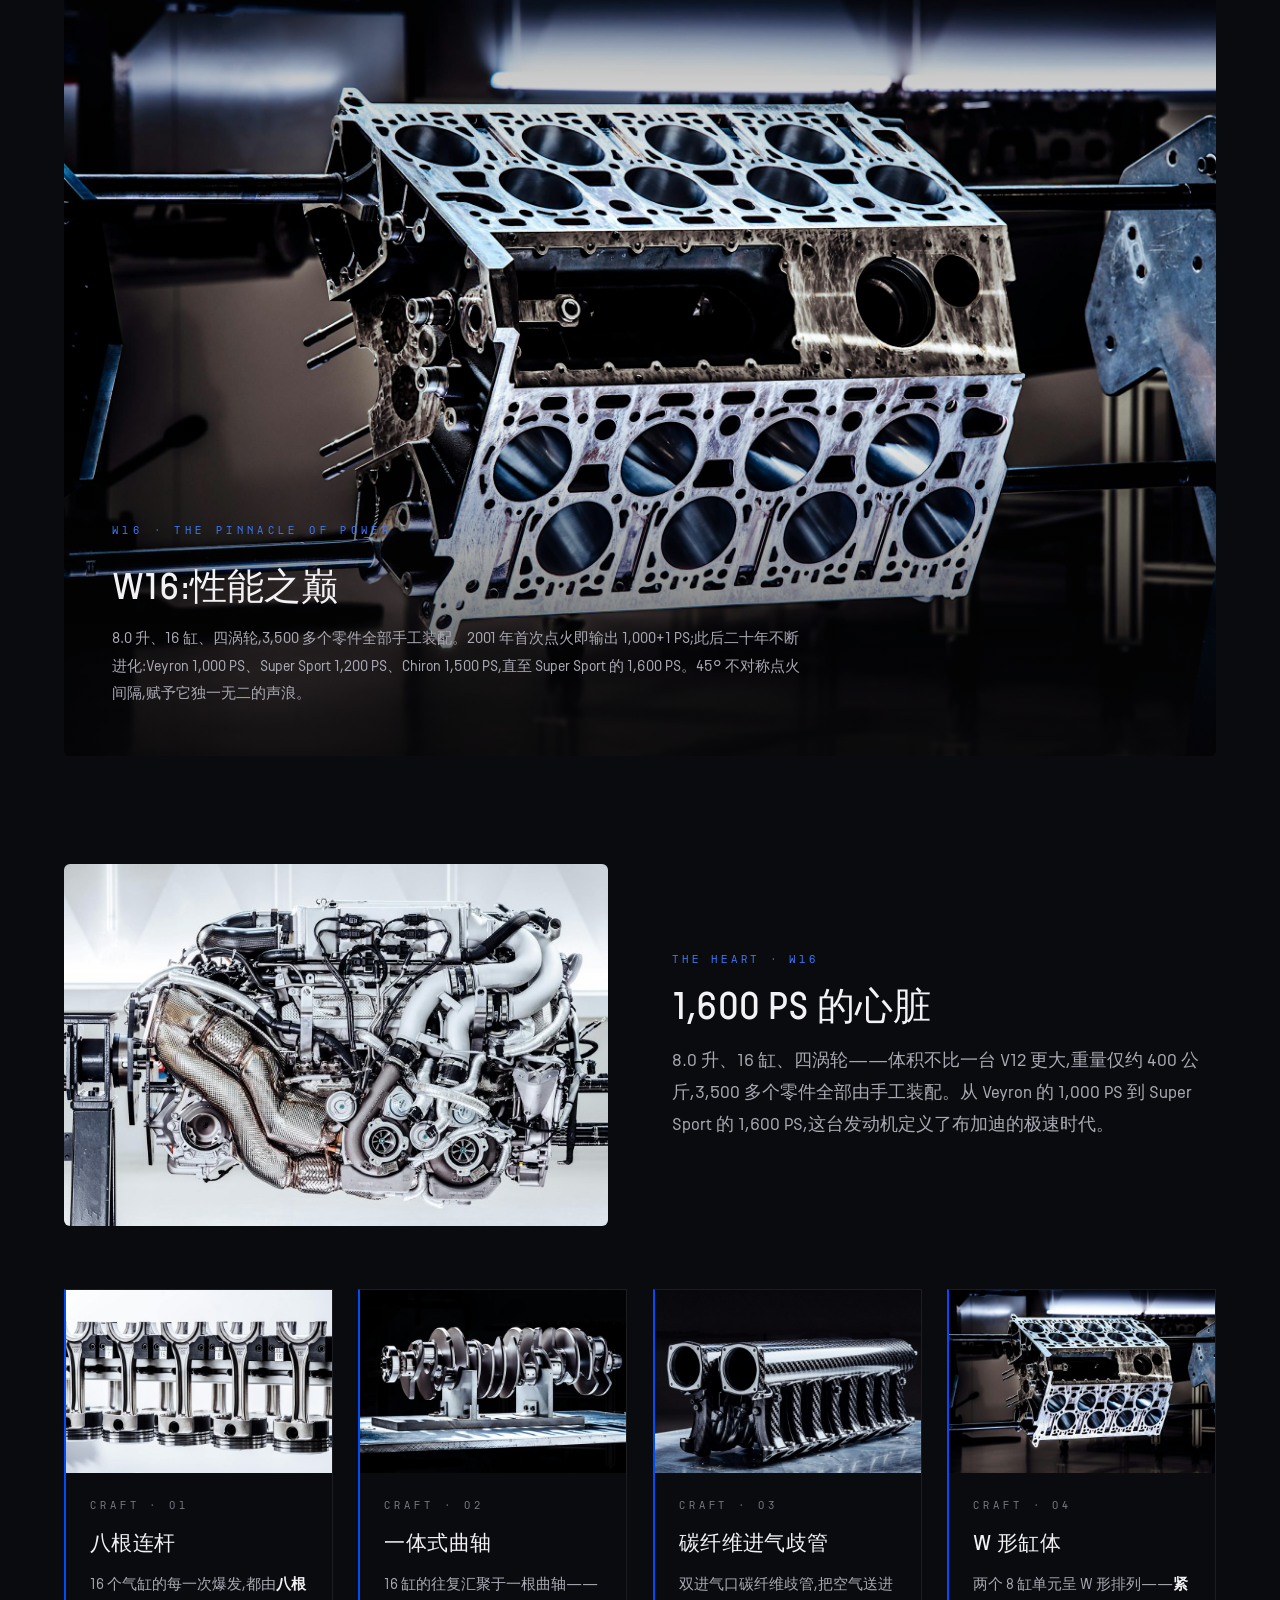
==== commit e6a86ef9: "Mobile: srcset 720w thumbs, fix scrub texts overflow, skip scrub video & hero video on mobile" ====
--- a/index.html
+++ b/index.html
@@ -114,7 +114,7 @@
 
     <div class="media-row reveal">
       <div class="media-row__media">
-        <img src="img/hs-front2.webp" alt="Chiron Super Sport 动态行驶" loading="lazy">
+        <img src="img/hs-front2.webp" srcset="img/m/hs-front2.webp 720w" sizes="(max-width: 980px) 100vw, 2400px" alt="Chiron Super Sport 动态行驶" loading="lazy">
       </div>
       <div class="media-row__body">
         <span class="lbl">Chiron Family · 500 台计划</span>
@@ -125,15 +125,15 @@
 
     <div class="figrow reveal">
       <figure class="figure">
-        <div class="figure__media"><img src="img/hs-side.webp" alt="Chiron Super Sport 侧面" loading="lazy"></div>
+        <div class="figure__media"><img src="img/hs-side.webp" srcset="img/m/hs-side.webp 720w" sizes="(max-width: 980px) 100vw, 2400px" alt="Chiron Super Sport 侧面" loading="lazy"></div>
         <figcaption class="figure__cap"><span class="no">01</span><span class="zh">延展的侧面轮廓——长尾让比例更显修长。</span></figcaption>
       </figure>
       <figure class="figure">
-        <div class="figure__media"><img src="img/hs-top.webp" alt="Chiron Super Sport 俯视" loading="lazy"></div>
+        <div class="figure__media"><img src="img/hs-top.webp" srcset="img/m/hs-top.webp 720w" sizes="(max-width: 980px) 100vw, 2400px" alt="Chiron Super Sport 俯视" loading="lazy"></div>
         <figcaption class="figure__cap"><span class="no">02</span><span class="zh">俯视——中脊线贯穿,气流被精确引导。</span></figcaption>
       </figure>
       <figure class="figure">
-        <div class="figure__media"><img src="img/interior.webp" alt="Chiron Super Sport 内饰" loading="lazy"></div>
+        <div class="figure__media"><img src="img/interior.webp" srcset="img/m/interior.webp 720w" sizes="(max-width: 980px) 100vw, 2400px" alt="Chiron Super Sport 内饰" loading="lazy"></div>
         <figcaption class="figure__cap"><span class="no">03</span><span class="zh">座舱——与极速同等的舒适与奢华。</span></figcaption>
       </figure>
     </div>
@@ -146,7 +146,7 @@
 
     <figure class="figure reveal">
       <div class="figure__media">
-        <img src="img/sketch-generations.webp" alt="Super Sport 四代演变手绘草图" loading="lazy">
+        <img src="img/sketch-generations.webp" srcset="img/m/sketch-generations.webp 720w" sizes="(max-width: 980px) 100vw, 2400px" alt="Super Sport 四代演变手绘草图" loading="lazy">
       </div>
       <figcaption class="figure__cap">
         <span class="no">序</span>
@@ -156,15 +156,15 @@
 
     <div class="figrow figrow--3 reveal">
       <figure class="figure">
-        <div class="figure__media"><img src="img/sketch-front.webp" alt="车头设计草图" loading="lazy"></div>
+        <div class="figure__media"><img src="img/sketch-front.webp" srcset="img/m/sketch-front.webp 720w" sizes="(max-width: 980px) 100vw, 2400px" alt="车头设计草图" loading="lazy"></div>
         <figcaption class="figure__cap"><span class="no">A</span><span class="zh">车头设计草图(Frank Heyl)。</span></figcaption>
       </figure>
       <figure class="figure">
-        <div class="figure__media"><img src="img/sketch-rear.webp" alt="车尾设计草图" loading="lazy"></div>
+        <div class="figure__media"><img src="img/sketch-rear.webp" srcset="img/m/sketch-rear.webp 720w" sizes="(max-width: 980px) 100vw, 2400px" alt="车尾设计草图" loading="lazy"></div>
         <figcaption class="figure__cap"><span class="no">B</span><span class="zh">车尾设计草图。</span></figcaption>
       </figure>
       <figure class="figure">
-        <div class="figure__media"><img src="img/sketch-vs-pursport.webp" alt="与 Pur Sport 的气动对比草图" loading="lazy"></div>
+        <div class="figure__media"><img src="img/sketch-vs-pursport.webp" srcset="img/m/sketch-vs-pursport.webp 720w" sizes="(max-width: 980px) 100vw, 2400px" alt="与 Pur Sport 的气动对比草图" loading="lazy"></div>
         <figcaption class="figure__cap"><span class="no">C</span><span class="zh">纵向 vs 横向——与 Pur Sport 的气动对比(J. Westermann '21)。</span></figcaption>
       </figure>
     </div>
@@ -234,32 +234,32 @@
       <div class="g-sticky">
         <span class="g-count mono"><b>01</b> / 06</span>
         <div class="g-image">
-          <img src="img/windtunnel-front.webp" alt="风洞中的 Chiron Super Sport">
+          <img src="img/windtunnel-front.webp" srcset="img/m/windtunnel-front.webp 720w" sizes="(max-width: 980px) 100vw, 2400px" alt="风洞中的 Chiron Super Sport">
           <div class="g-image__veil"></div>
           <div class="g-image__veil2"></div>
         </div>
         <div class="g-image">
-          <img src="img/off-02-detail-vents.webp" alt="前翼子板九孔出风口">
+          <img src="img/off-02-detail-vents.webp" srcset="img/m/off-02-detail-vents.webp 720w" sizes="(max-width: 980px) 100vw, 2400px" alt="前翼子板九孔出风口">
           <div class="g-image__veil"></div>
           <div class="g-image__veil2"></div>
         </div>
         <div class="g-image">
-          <img src="img/windtunnel-side-tipped.webp" alt="风洞中的侧面气流">
+          <img src="img/windtunnel-side-tipped.webp" srcset="img/m/windtunnel-side-tipped.webp 720w" sizes="(max-width: 980px) 100vw, 2400px" alt="风洞中的侧面气流">
           <div class="g-image__veil"></div>
           <div class="g-image__veil2"></div>
         </div>
         <div class="g-image">
-          <img src="img/hs-rear2.webp" alt="长尾与贯穿式尾灯">
+          <img src="img/hs-rear2.webp" srcset="img/m/hs-rear2.webp 720w" sizes="(max-width: 980px) 100vw, 2400px" alt="长尾与贯穿式尾灯">
           <div class="g-image__veil"></div>
           <div class="g-image__veil2"></div>
         </div>
         <div class="g-image">
-          <img src="img/exhaust.webp" alt="上下叠置的四出排气">
+          <img src="img/exhaust.webp" srcset="img/m/exhaust.webp 720w" sizes="(max-width: 980px) 100vw, 2400px" alt="上下叠置的四出排气">
           <div class="g-image__veil"></div>
           <div class="g-image__veil2"></div>
         </div>
         <div class="g-image">
-          <img src="img/windtunnel-rear.webp" alt="风洞中的车尾">
+          <img src="img/windtunnel-rear.webp" srcset="img/m/windtunnel-rear.webp 720w" sizes="(max-width: 980px) 100vw, 2400px" alt="风洞中的车尾">
           <div class="g-image__veil"></div>
           <div class="g-image__veil2"></div>
         </div>
@@ -305,7 +305,7 @@
 <div class="wrap" style="padding-top:clamp(2rem,5vh,3.5rem);">
     <div class="media-row reveal">
       <div class="media-row__media">
-        <img src="img/w16-09.jpg" alt="W16 发动机整机" loading="lazy">
+        <img src="img/w16-09.jpg" srcset="img/m/w16-09.jpg 720w" sizes="(max-width: 980px) 100vw, 2400px" alt="W16 发动机整机" loading="lazy">
       </div>
       <div class="media-row__body">
         <span class="lbl">The Heart · W16</span>
@@ -316,7 +316,7 @@
 
     <div class="dcards dcards--edge reveal">
       <div class="dcard">
-        <img src="img/w16-02.jpg" alt="八根连杆整齐排列" loading="lazy">
+        <img src="img/w16-02.jpg" srcset="img/m/w16-02.jpg 720w" sizes="(max-width: 980px) 100vw, 2400px" alt="八根连杆整齐排列" loading="lazy">
         <div class="dcard__body">
           <span class="no">Craft · 01</span>
           <h3>八根连杆</h3>
@@ -324,7 +324,7 @@
         </div>
       </div>
       <div class="dcard">
-        <img src="img/w16-06.jpg" alt="一体式曲轴" loading="lazy">
+        <img src="img/w16-06.jpg" srcset="img/m/w16-06.jpg 720w" sizes="(max-width: 980px) 100vw, 2400px" alt="一体式曲轴" loading="lazy">
         <div class="dcard__body">
           <span class="no">Craft · 02</span>
           <h3>一体式曲轴</h3>
@@ -332,7 +332,7 @@
         </div>
       </div>
       <div class="dcard">
-        <img src="img/w16-07.jpg" alt="碳纤维进气歧管" loading="lazy">
+        <img src="img/w16-07.jpg" srcset="img/m/w16-07.jpg 720w" sizes="(max-width: 980px) 100vw, 2400px" alt="碳纤维进气歧管" loading="lazy">
         <div class="dcard__body">
           <span class="no">Craft · 03</span>
           <h3>碳纤维进气歧管</h3>
@@ -340,7 +340,7 @@
         </div>
       </div>
       <div class="dcard">
-        <img src="img/w16-01.jpg" alt="W 形缸体铸件" loading="lazy">
+        <img src="img/w16-01.jpg" srcset="img/m/w16-01.jpg 720w" sizes="(max-width: 980px) 100vw, 2400px" alt="W 形缸体铸件" loading="lazy">
         <div class="dcard__body">
           <span class="no">Craft · 04</span>
           <h3>W 形缸体</h3>
@@ -415,7 +415,7 @@
   <div class="wrap">
     <div class="media-row reveal">
       <div class="media-row__media">
-        <img src="img/ss300-last-delivery.webp" alt="Chiron Super Sport 300+ 于日落赛道" loading="lazy">
+        <img src="img/ss300-last-delivery.webp" srcset="img/m/ss300-last-delivery.webp 720w" sizes="(max-width: 980px) 100vw, 2400px" alt="Chiron Super Sport 300+ 于日落赛道" loading="lazy">
       </div>
       <div class="media-row__body">
         <span class="lbl">Special Edition · 献给纪录的礼物</span>
@@ -433,7 +433,7 @@
 
     <div class="media-row reveal">
       <div class="media-row__media">
-        <img src="img/ss300-24.jpg" alt="马蹄形格栅与 EB 徽标" loading="lazy">
+        <img src="img/ss300-24.jpg" srcset="img/m/ss300-24.jpg 720w" sizes="(max-width: 980px) 100vw, 2400px" alt="马蹄形格栅与 EB 徽标" loading="lazy">
       </div>
       <div class="media-row__body">
         <span class="lbl">Detail · 01</span>
@@ -444,7 +444,7 @@
 
     <div class="media-row media-row--flip reveal" style="margin-top:clamp(1.5rem,4vh,2.6rem);">
       <div class="media-row__media">
-        <img src="img/ss300-26.jpg" alt="宽体后翼子板" loading="lazy">
+        <img src="img/ss300-26.jpg" srcset="img/m/ss300-26.jpg 720w" sizes="(max-width: 980px) 100vw, 2400px" alt="宽体后翼子板" loading="lazy">
       </div>
       <div class="media-row__body">
         <span class="lbl">Detail · 02</span>
@@ -456,7 +456,7 @@
     <!-- 细节特写:图文卡(divo 风格) -->
     <div class="dcards dcards--edge reveal">
       <div class="dcard">
-        <img src="img/ss300-29.jpg" alt="碳纤维机盖通风孔" loading="lazy">
+        <img src="img/ss300-29.jpg" srcset="img/m/ss300-29.jpg 720w" sizes="(max-width: 980px) 100vw, 2400px" alt="碳纤维机盖通风孔" loading="lazy">
         <div class="dcard__body">
           <span class="no">Detail · 03</span>
           <h3>碳纤维机盖通风孔</h3>
@@ -464,7 +464,7 @@
         </div>
       </div>
       <div class="dcard">
-        <img src="img/ss300-28.jpg" alt="竖直双出排气管" loading="lazy">
+        <img src="img/ss300-28.jpg" srcset="img/m/ss300-28.jpg 720w" sizes="(max-width: 980px) 100vw, 2400px" alt="竖直双出排气管" loading="lazy">
         <div class="dcard__body">
           <span class="no">Detail · 04</span>
           <h3>竖直双出排气管</h3>
@@ -473,7 +473,7 @@
       </div>
 
       <div class="dcard">
-        <img src="img/ss300-32.jpg" alt="驾驶者座舱" loading="lazy">
+        <img src="img/ss300-32.jpg" srcset="img/m/ss300-32.jpg 720w" sizes="(max-width: 980px) 100vw, 2400px" alt="驾驶者座舱" loading="lazy">
         <div class="dcard__body">
           <span class="no">Detail · 05</span>
           <h3>驾驶者座舱</h3>
@@ -482,7 +482,7 @@
       </div>
 
       <div class="dcard">
-        <img src="img/ss300-40.jpg" alt="前轮与碳陶刹车" loading="lazy">
+        <img src="img/ss300-40.jpg" srcset="img/m/ss300-40.jpg 720w" sizes="(max-width: 980px) 100vw, 2400px" alt="前轮与碳陶刹车" loading="lazy">
         <div class="dcard__body">
           <span class="no">Detail · 06</span>
           <h3>前轮与碳陶刹车</h3>
@@ -530,7 +530,7 @@
     <!-- 图文结合:纪录驾驶 -->
     <div class="media-row media-row--flip reveal">
       <div class="media-row__media">
-        <img src="img/ss300-17.jpg" alt="纪录之车在极速直道上" loading="lazy">
+        <img src="img/ss300-17.jpg" srcset="img/m/ss300-17.jpg 720w" sizes="(max-width: 980px) 100vw, 2400px" alt="纪录之车在极速直道上" loading="lazy">
       </div>
       <div class="media-row__body">
         <span class="lbl">The Run · 纪录驾驶</span>
@@ -542,7 +542,7 @@
     <!-- 图文结合:为什么是 Ehra-Lessien -->
     <div class="media-row reveal">
       <div class="media-row__media">
-        <img src="img/ss300-21.jpg" alt="纪录之车与笔直的测试道" loading="lazy">
+        <img src="img/ss300-21.jpg" srcset="img/m/ss300-21.jpg 720w" sizes="(max-width: 980px) 100vw, 2400px" alt="纪录之车与笔直的测试道" loading="lazy">
       </div>
       <div class="media-row__body">
         <span class="lbl">The Track · 为什么是 Ehra-Lessien</span>
@@ -553,7 +553,7 @@
 
     <div class="dcards reveal">
       <div class="dcard">
-        <img src="img/ss300-33.jpg" alt="驾驶者" loading="lazy">
+        <img src="img/ss300-33.jpg" srcset="img/m/ss300-33.jpg 720w" sizes="(max-width: 980px) 100vw, 2400px" alt="驾驶者" loading="lazy">
         <div class="dcard__body">
           <span class="no">The Day · 01</span>
           <h3>驾驶者:Andy Wallace</h3>
@@ -561,7 +561,7 @@
         </div>
       </div>
       <div class="dcard">
-        <img src="img/ss300-38.jpg" alt="数据调校" loading="lazy">
+        <img src="img/ss300-38.jpg" srcset="img/m/ss300-38.jpg 720w" sizes="(max-width: 980px) 100vw, 2400px" alt="数据调校" loading="lazy">
         <div class="dcard__body">
           <span class="no">The Day · 02</span>
           <h3>数据调校</h3>
@@ -569,7 +569,7 @@
         </div>
       </div>
       <div class="dcard">
-        <img src="img/ss300-36.jpg" alt="幕后团队" loading="lazy">
+        <img src="img/ss300-36.jpg" srcset="img/m/ss300-36.jpg 720w" sizes="(max-width: 980px) 100vw, 2400px" alt="幕后团队" loading="lazy">
         <div class="dcard__body">
           <span class="no">The Day · 03</span>
           <h3>幕后团队</h3>
@@ -577,7 +577,7 @@
         </div>
       </div>
       <div class="dcard">
-        <img src="img/ss300-42.jpg" alt="世界纪录" loading="lazy">
+        <img src="img/ss300-42.jpg" srcset="img/m/ss300-42.jpg 720w" sizes="(max-width: 980px) 100vw, 2400px" alt="世界纪录" loading="lazy">
         <div class="dcard__body">
           <span class="no">The Day · 04</span>
           <h3>世界纪录</h3>
@@ -666,7 +666,7 @@
 
     <figure class="figure reveal">
       <div class="figure__media">
-        <img src="img/speedline-record-cars.jpg" alt="现代纪录车谱系" loading="lazy">
+        <img src="img/speedline-record-cars.jpg" srcset="img/m/speedline-record-cars.jpg 720w" sizes="(max-width: 980px) 100vw, 2400px" alt="现代纪录车谱系" loading="lazy">
       </div>
       <figcaption class="figure__cap">
         <span class="no">04</span>
@@ -705,7 +705,7 @@
 
     <div class="media-row reveal">
       <div class="media-row__media">
-        <img src="img/goldenera-1.webp" alt="Chiron Super Sport Golden Era" loading="lazy">
+        <img src="img/goldenera-1.webp" srcset="img/m/goldenera-1.webp 720w" sizes="(max-width: 980px) 100vw, 2400px" alt="Chiron Super Sport Golden Era" loading="lazy">
       </div>
       <div class="media-row__body">
         <span class="lbl">Sur Mesure · Golden Era</span>
@@ -716,15 +716,15 @@
 
     <div class="figrow reveal">
       <figure class="figure">
-        <div class="figure__media"><img src="img/goldenera-2.webp" alt="Golden Era 侧面手绘" loading="lazy"></div>
+        <div class="figure__media"><img src="img/goldenera-2.webp" srcset="img/m/goldenera-2.webp 720w" sizes="(max-width: 980px) 100vw, 2400px" alt="Golden Era 侧面手绘" loading="lazy"></div>
         <figcaption class="figure__cap"><span class="no">01</span><span class="zh">侧面——现代史 19 幅草图。</span></figcaption>
       </figure>
       <figure class="figure">
-        <div class="figure__media"><img src="img/goldenera-3.webp" alt="Golden Era 侧面轮廓" loading="lazy"></div>
+        <div class="figure__media"><img src="img/goldenera-3.webp" srcset="img/m/goldenera-3.webp 720w" sizes="(max-width: 980px) 100vw, 2400px" alt="Golden Era 侧面轮廓" loading="lazy"></div>
         <figcaption class="figure__cap"><span class="no">02</span><span class="zh">'Doré' 金渐变 Nocturne 黑。</span></figcaption>
       </figure>
       <figure class="figure">
-        <div class="figure__media"><img src="img/goldenera-4.webp" alt="艺术家在车身上作画" loading="lazy"></div>
+        <div class="figure__media"><img src="img/goldenera-4.webp" srcset="img/m/goldenera-4.webp 720w" sizes="(max-width: 980px) 100vw, 2400px" alt="艺术家在车身上作画" loading="lazy"></div>
         <figcaption class="figure__cap"><span class="no">03</span><span class="zh">铅笔素描般的笔触,直接绘于车身。</span></figcaption>
       </figure>
     </div>
@@ -773,11 +773,11 @@
 
     <div class="figrow figrow--2 reveal">
       <figure class="figure">
-        <div class="figure__media"><img src="img/lultime.webp" alt="L'Ultime 山海之间" loading="lazy"></div>
+        <div class="figure__media"><img src="img/lultime.webp" srcset="img/m/lultime.webp 720w" sizes="(max-width: 980px) 100vw, 2400px" alt="L'Ultime 山海之间" loading="lazy"></div>
         <figcaption class="figure__cap"><span class="no">06</span><span class="zh">L'Ultime——蓝色渐变的终章。</span></figcaption>
       </figure>
       <figure class="figure">
-        <div class="figure__media"><img src="img/goldenera-6.webp" alt="尾翼上的 500 字样" loading="lazy"></div>
+        <div class="figure__media"><img src="img/goldenera-6.webp" srcset="img/m/goldenera-6.webp 720w" sizes="(max-width: 980px) 100vw, 2400px" alt="尾翼上的 500 字样" loading="lazy"></div>
         <figcaption class="figure__cap"><span class="no">07</span><span class="zh">「500」镌刻于尾翼。</span></figcaption>
       </figure>
     </div>
--- a/css/style.css
+++ b/css/style.css
@@ -674,7 +674,8 @@
   .scrub__texts { bottom: 6rem; }
   .scrub__meter { display: none; }
   .scrub__text { position: static; opacity: 0; pointer-events: none; }
-  .scrub__texts { position: relative; height: 0; }
+  .scrub__texts { position: relative; height: 0; left: 0; width: 100%; }
+  .scrub__text { width: 92vw; margin: 0 auto; }
   .scrub__text.is-on { pointer-events: none; }
   .scrub-mobile-holder { position: relative; }
 }
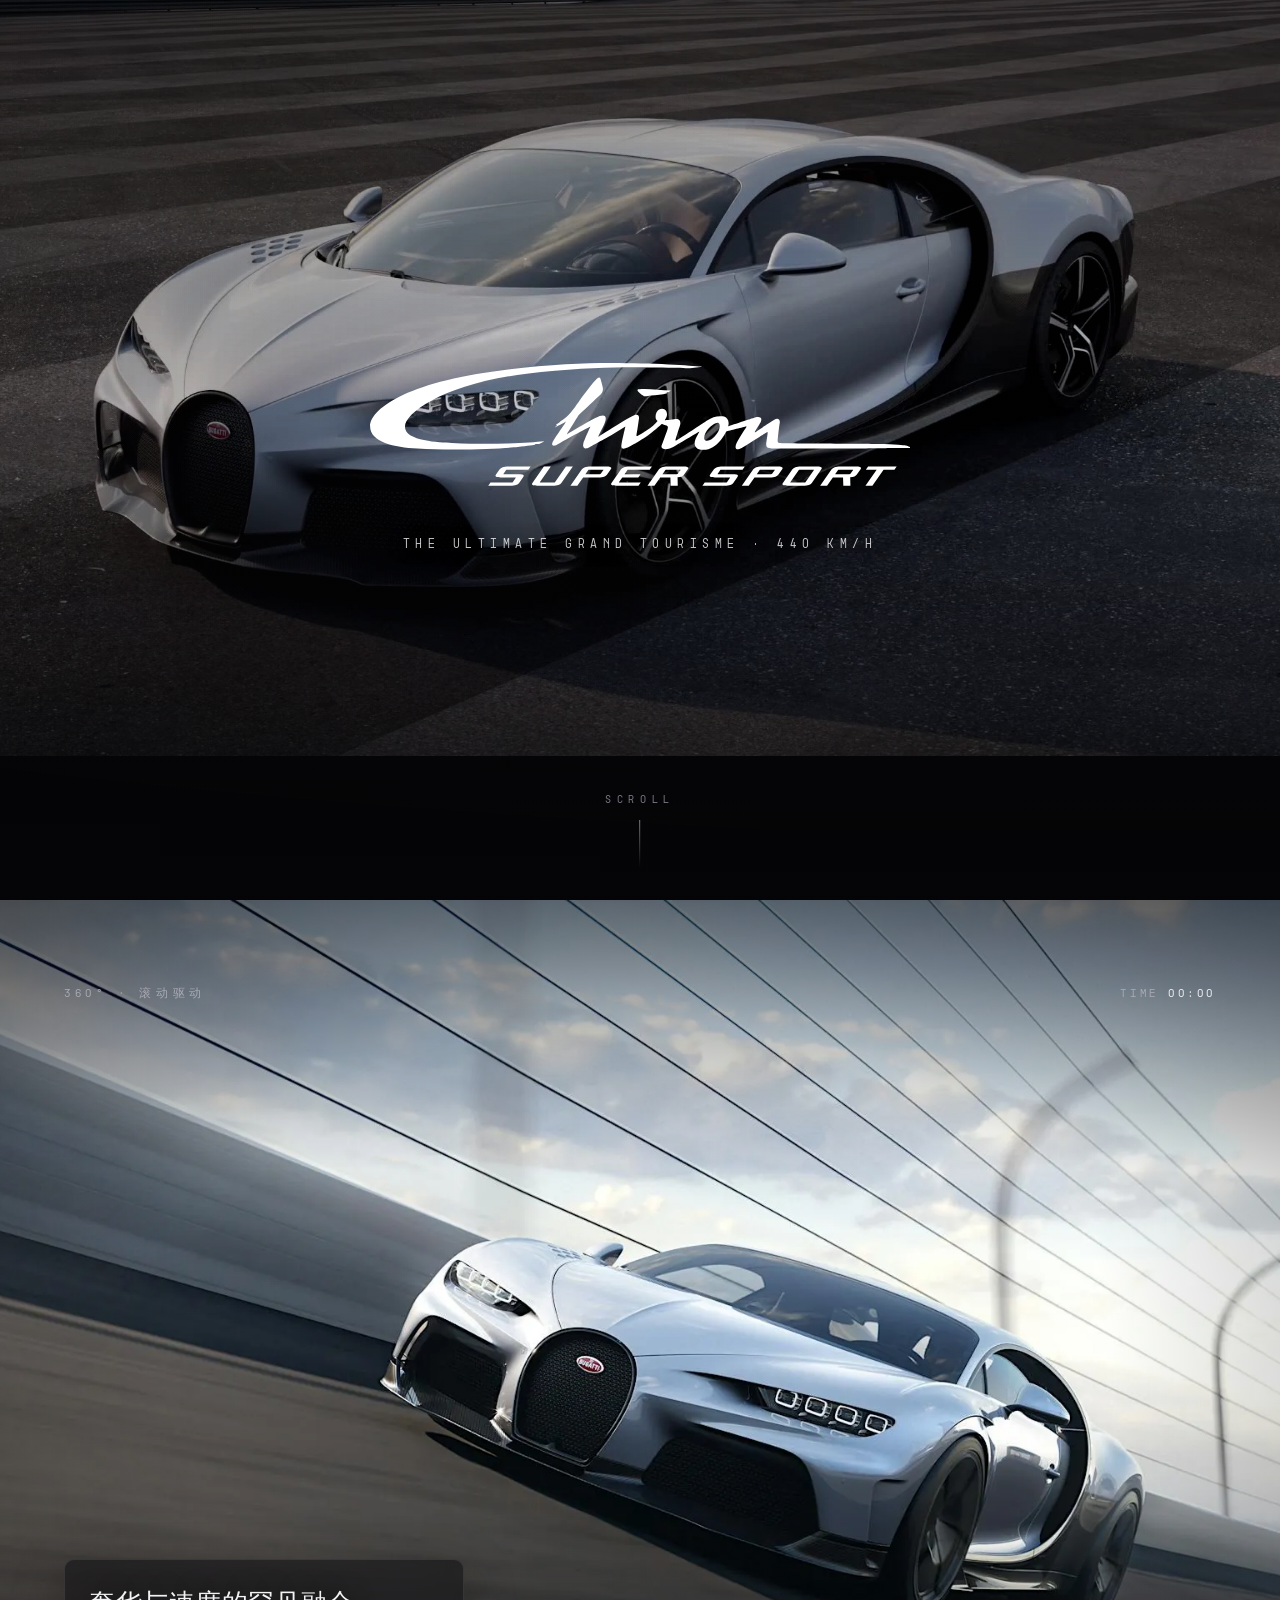
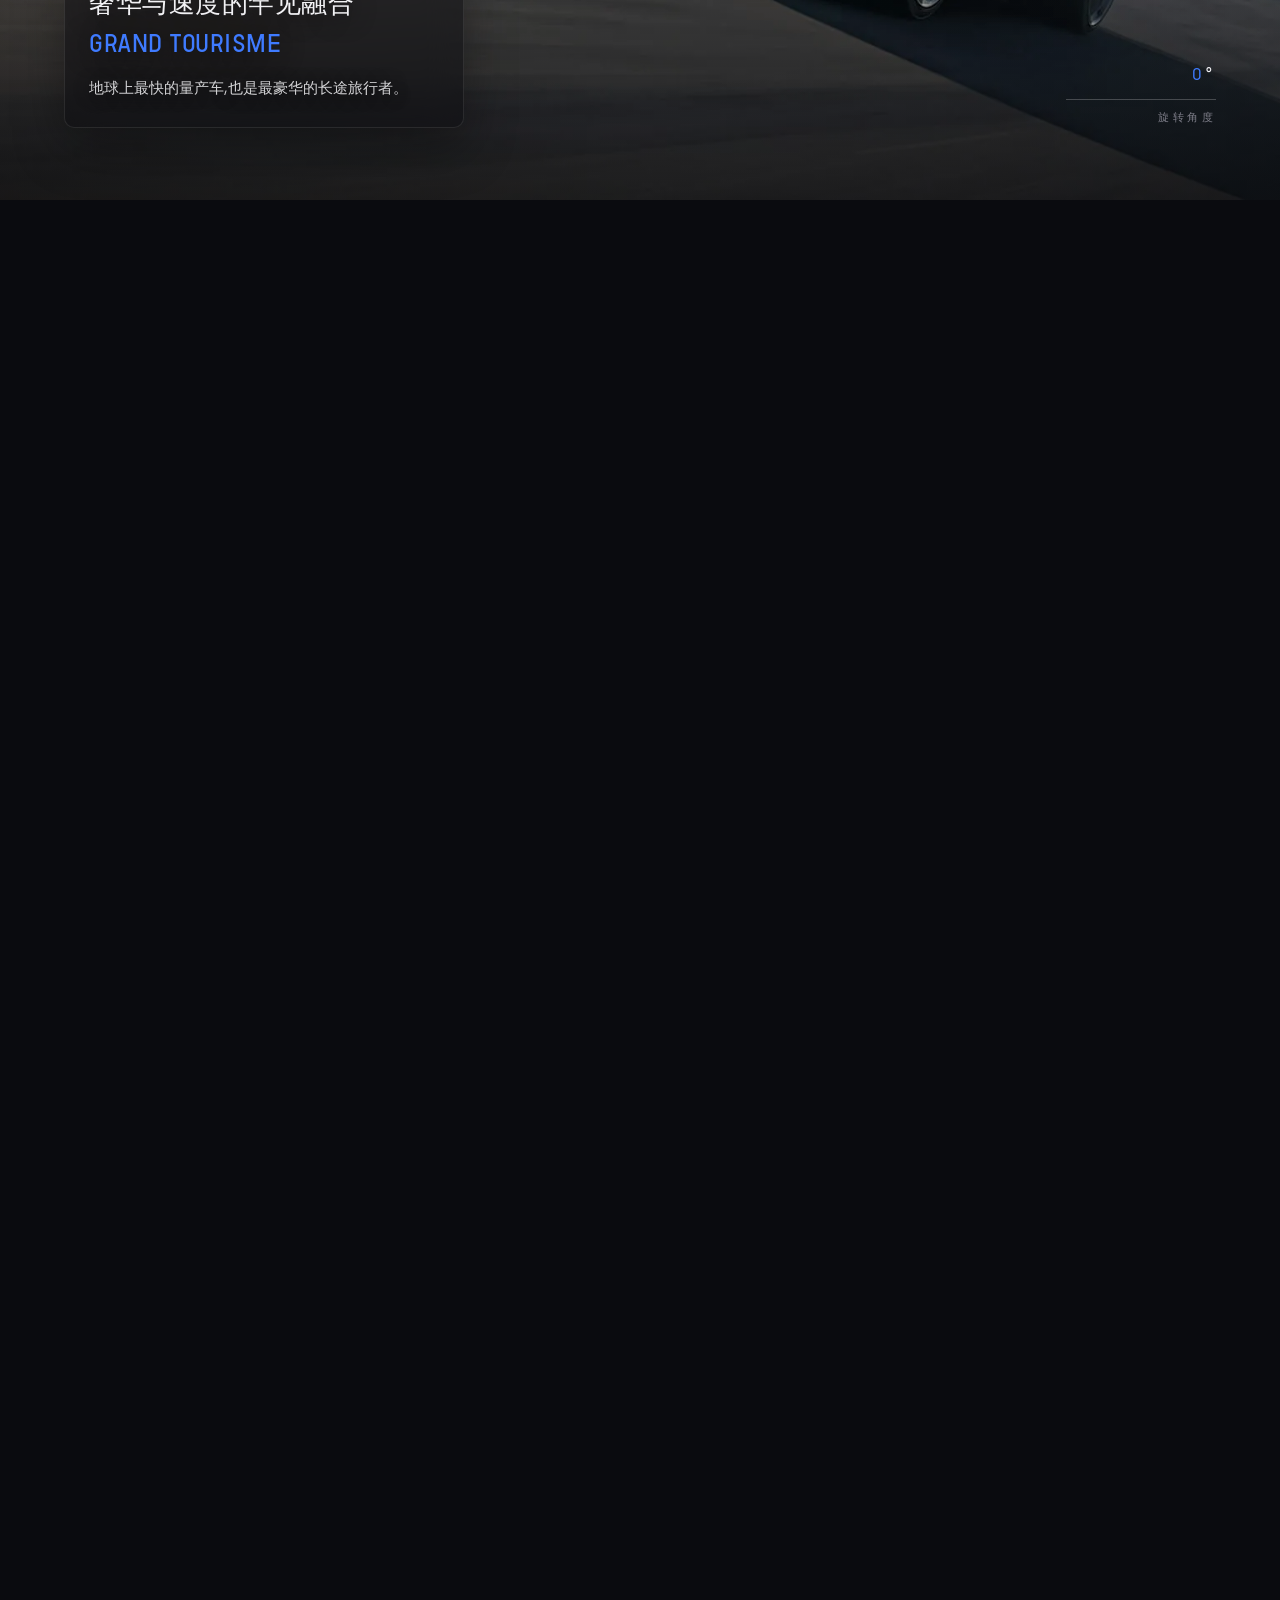
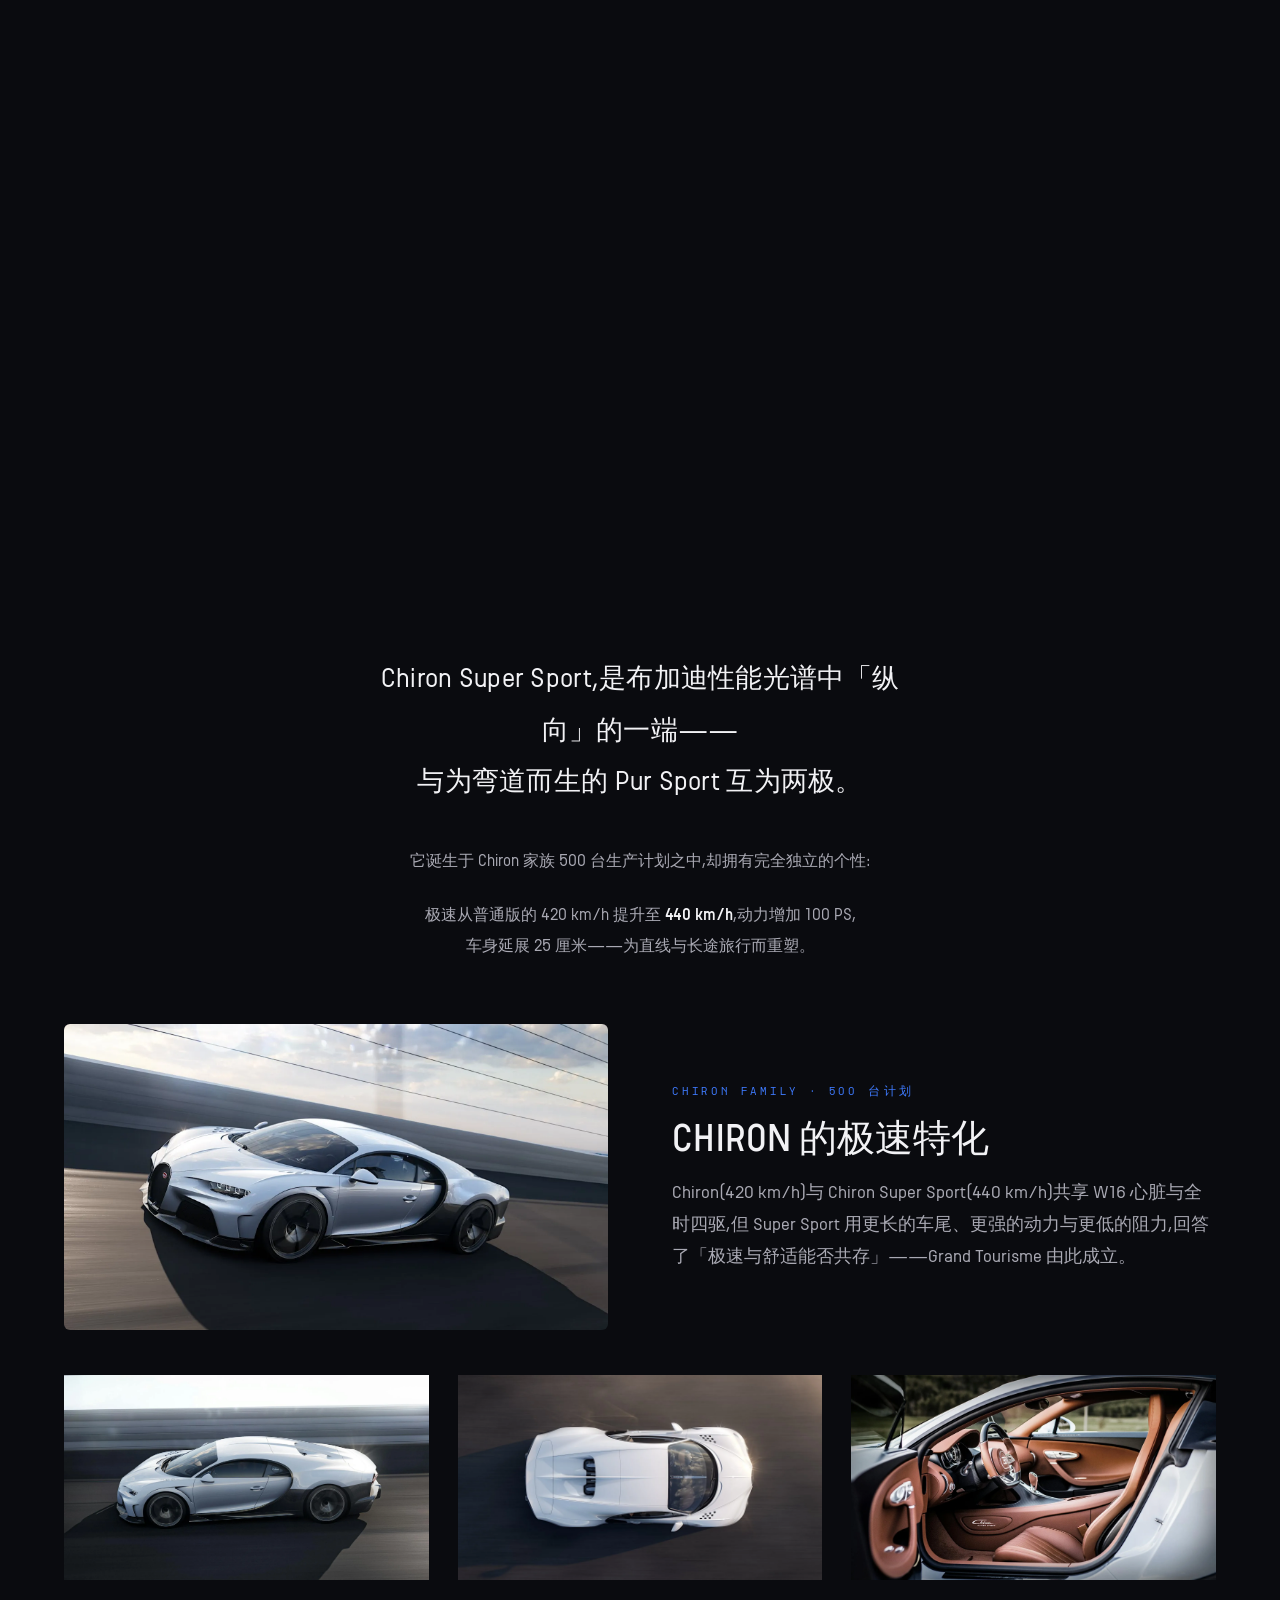
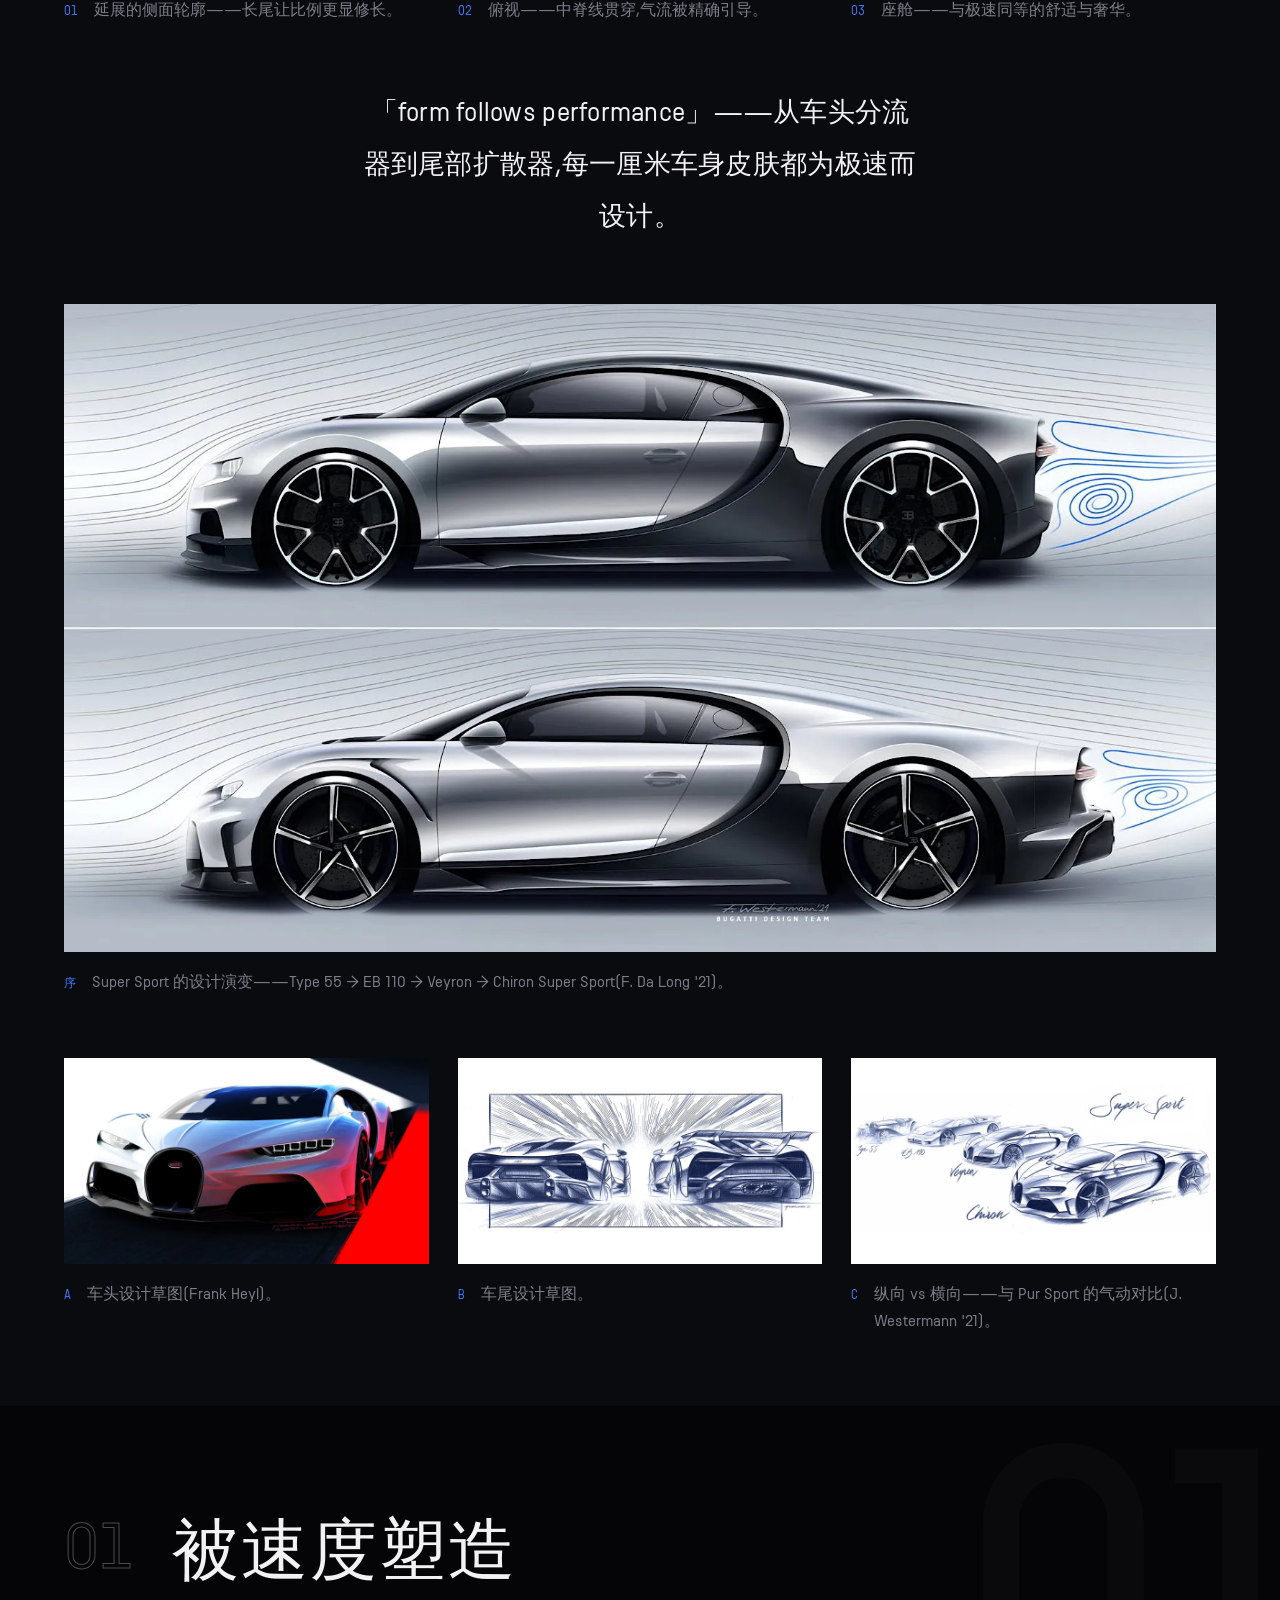
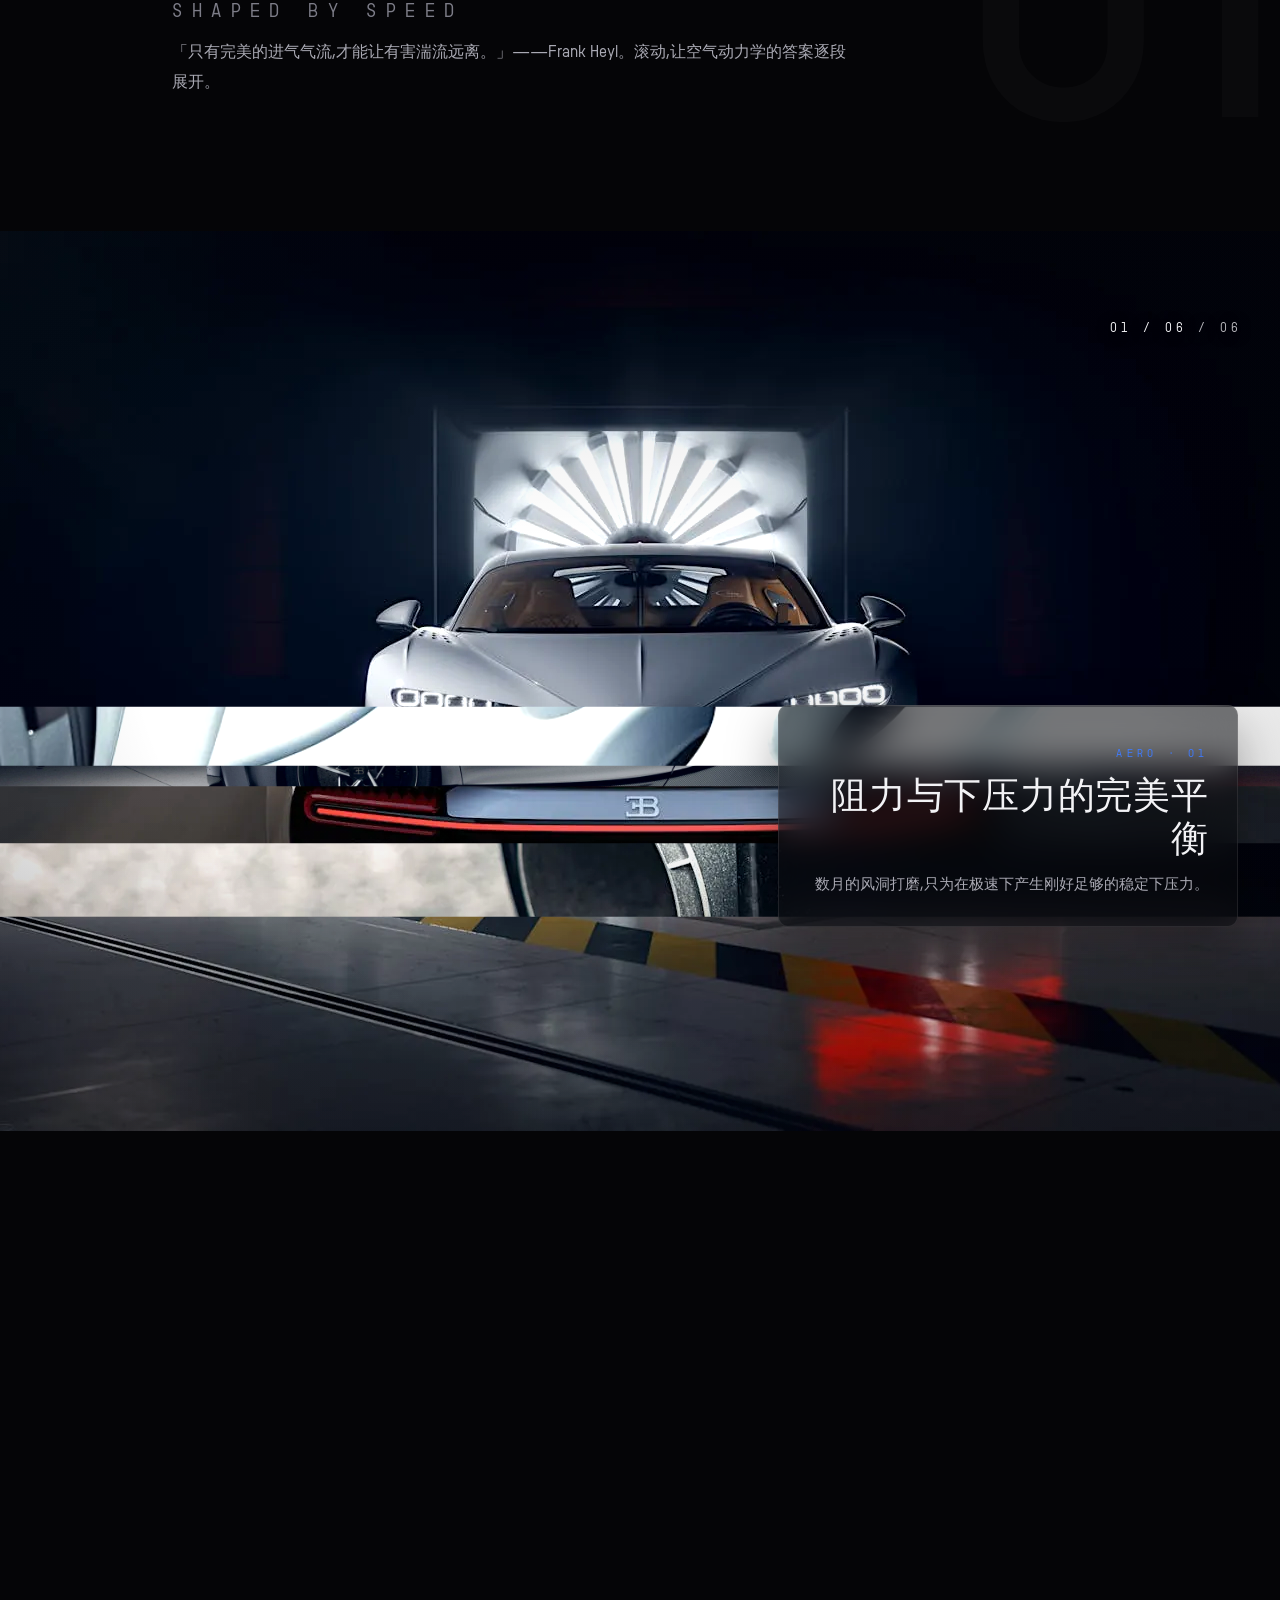
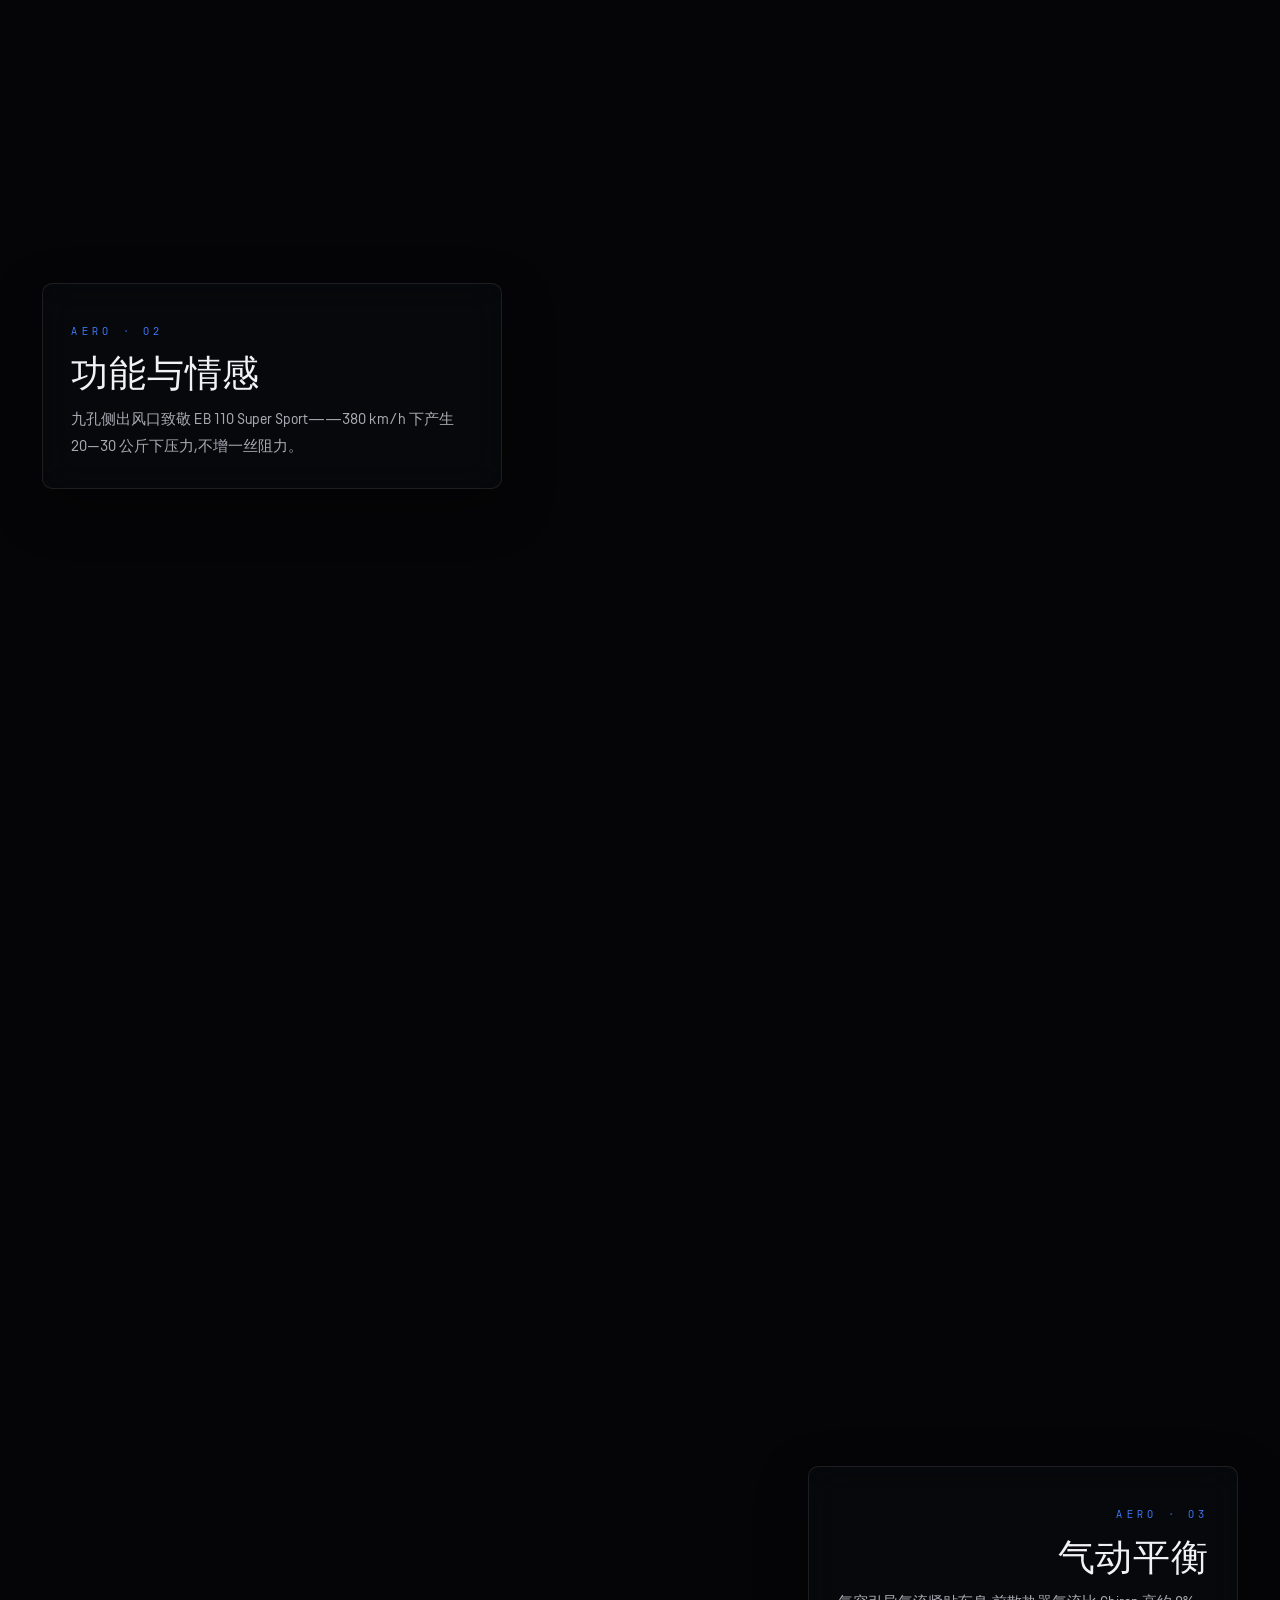
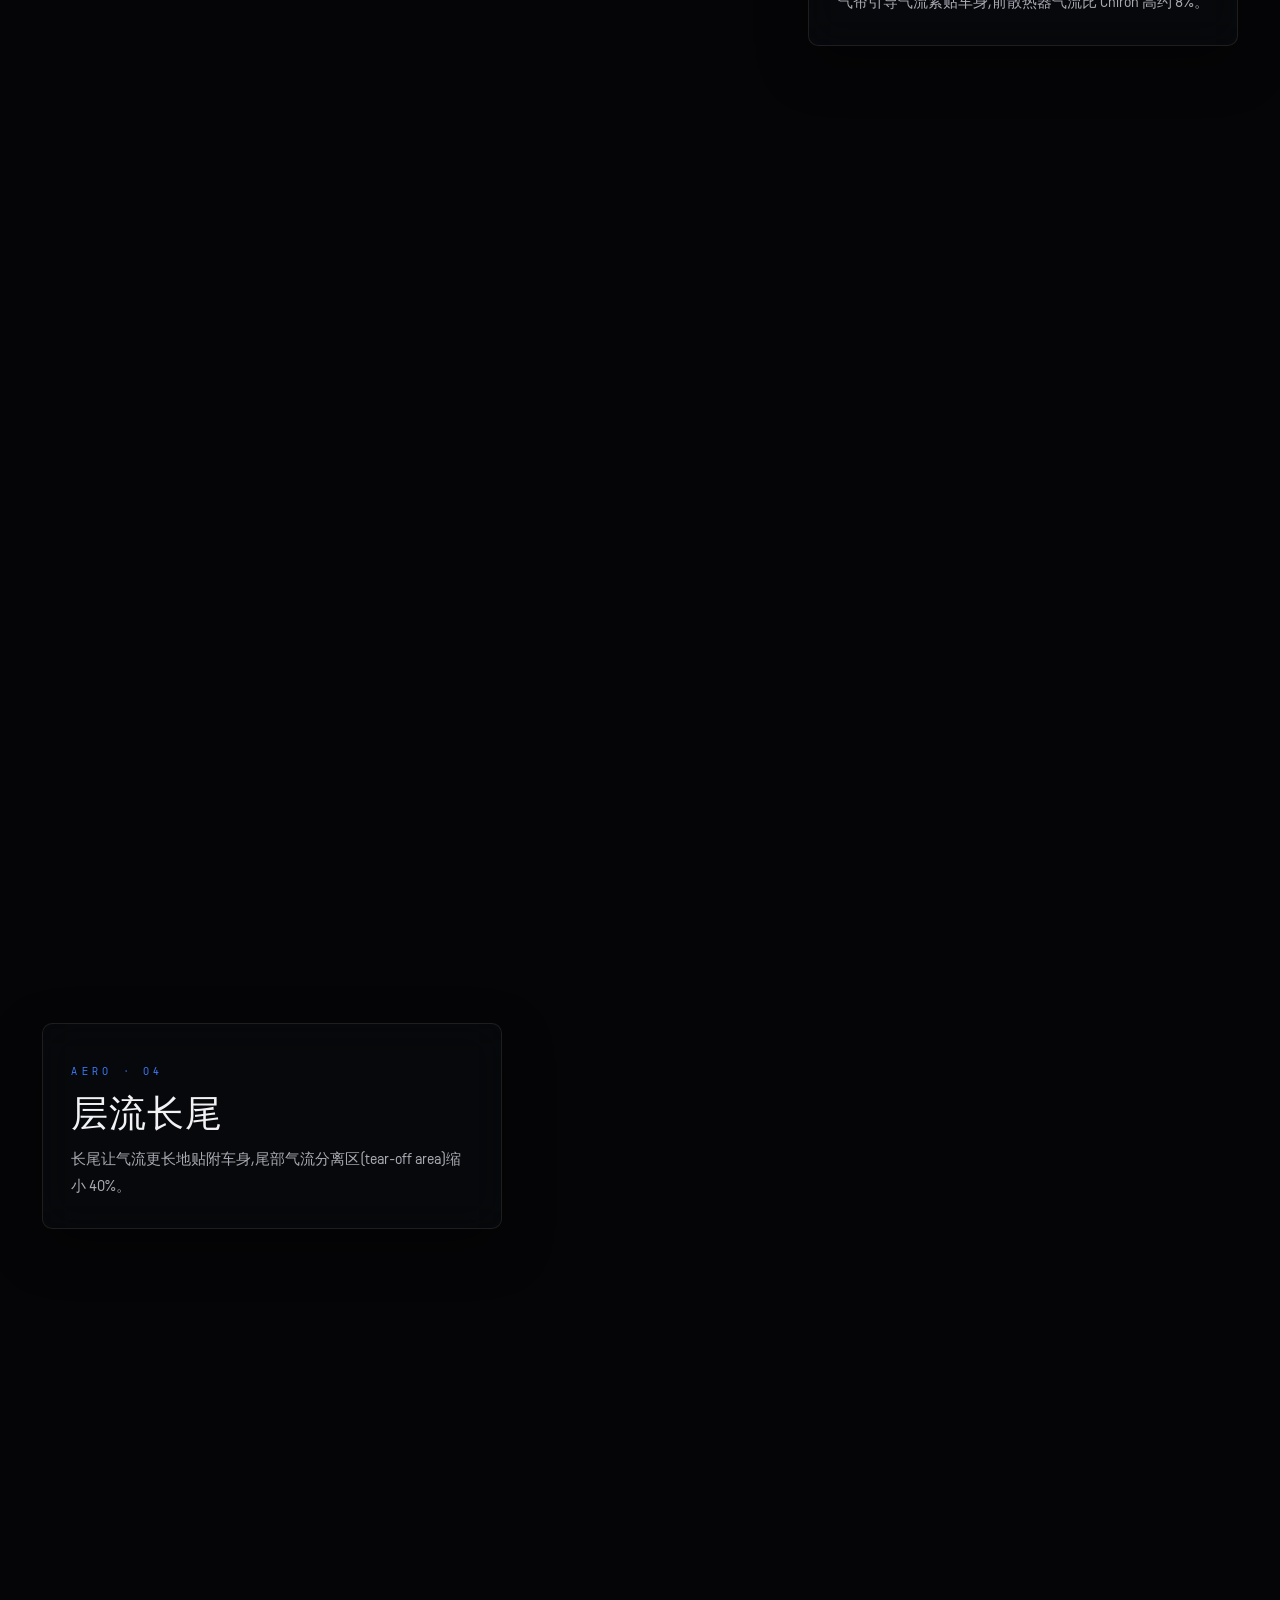
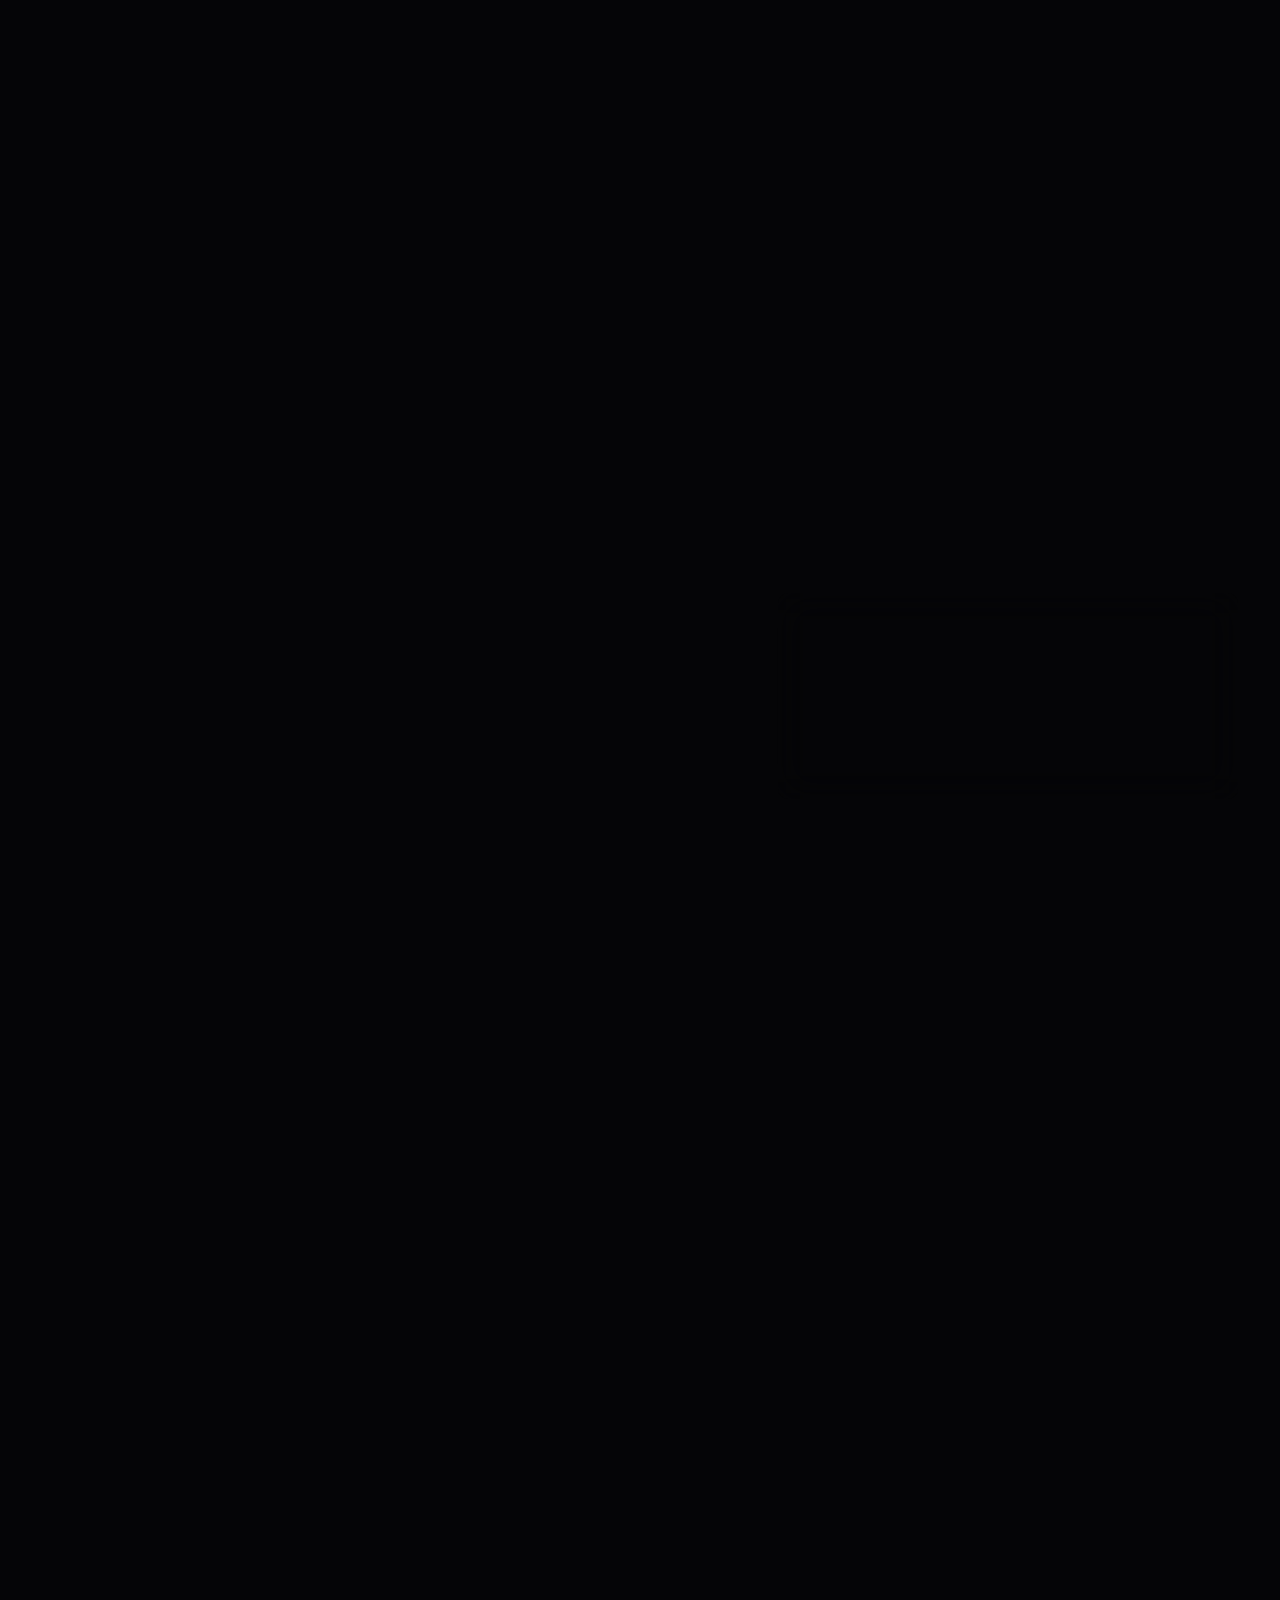
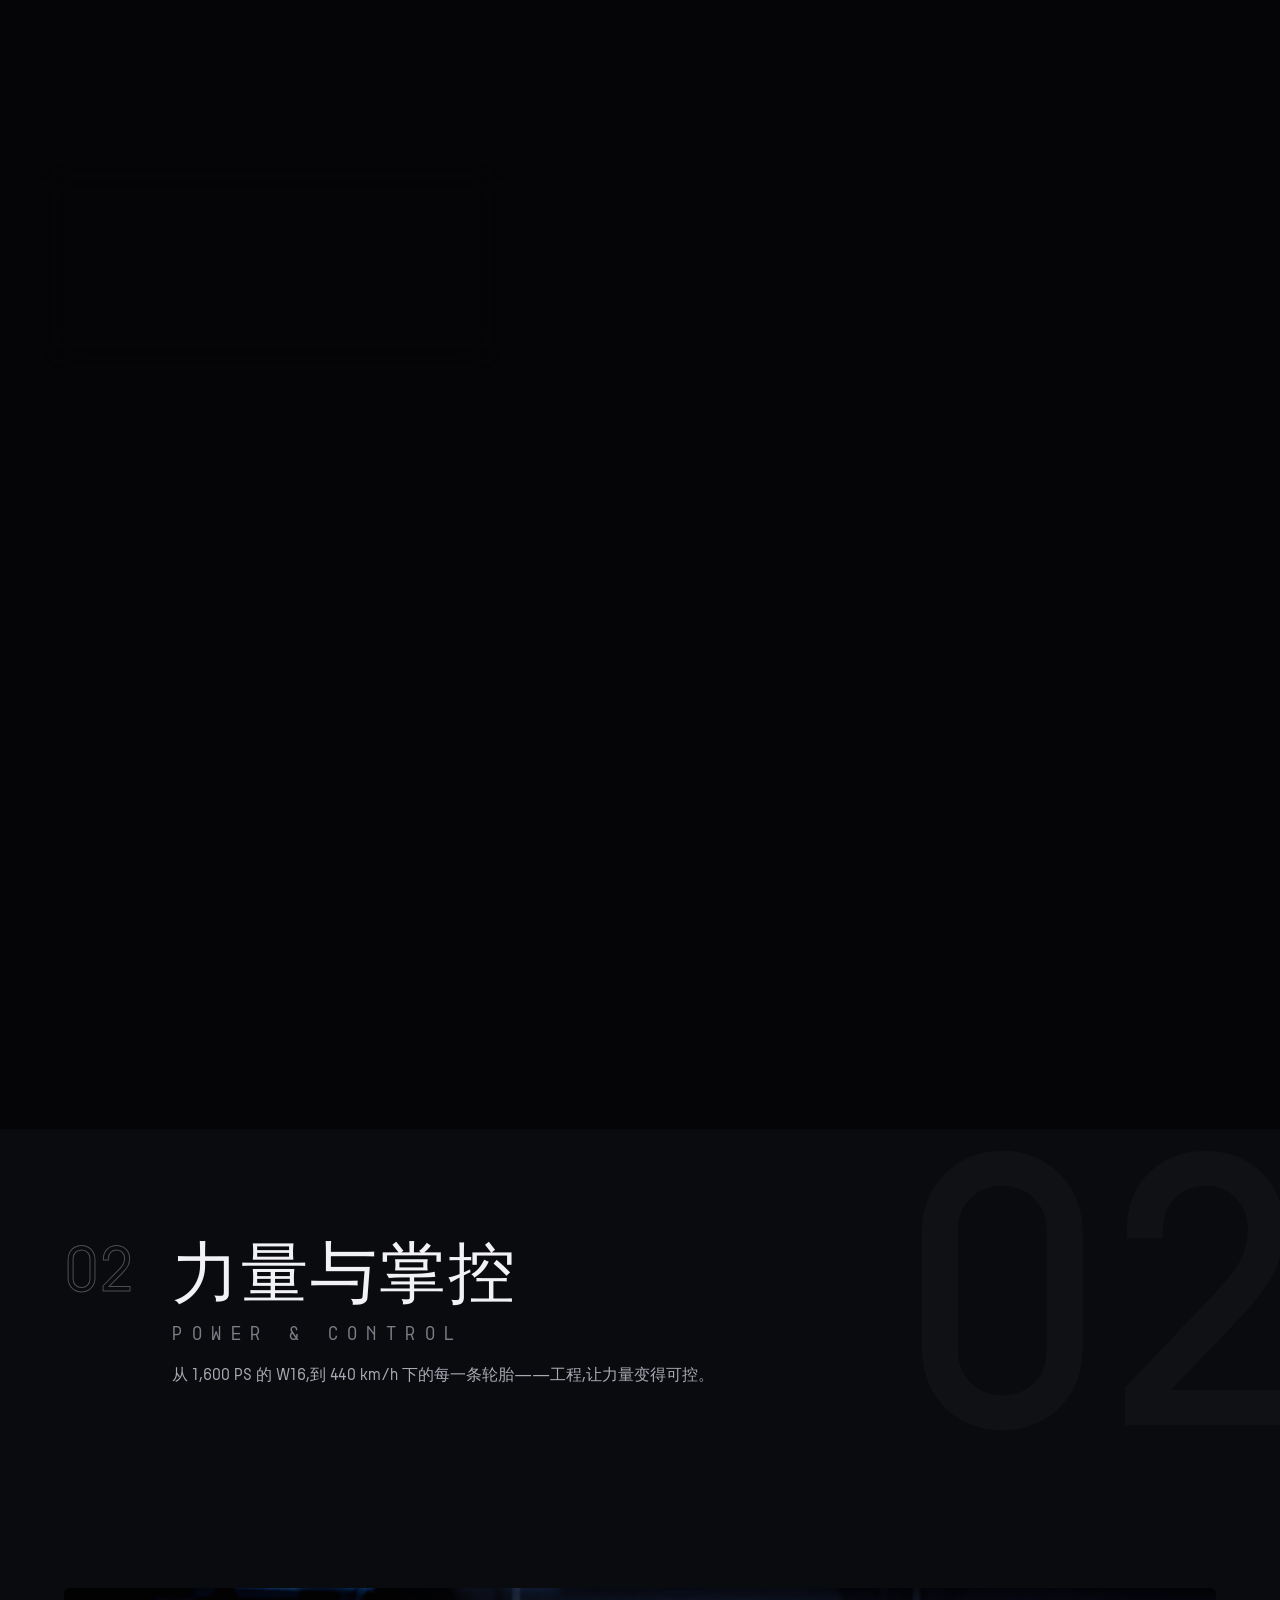
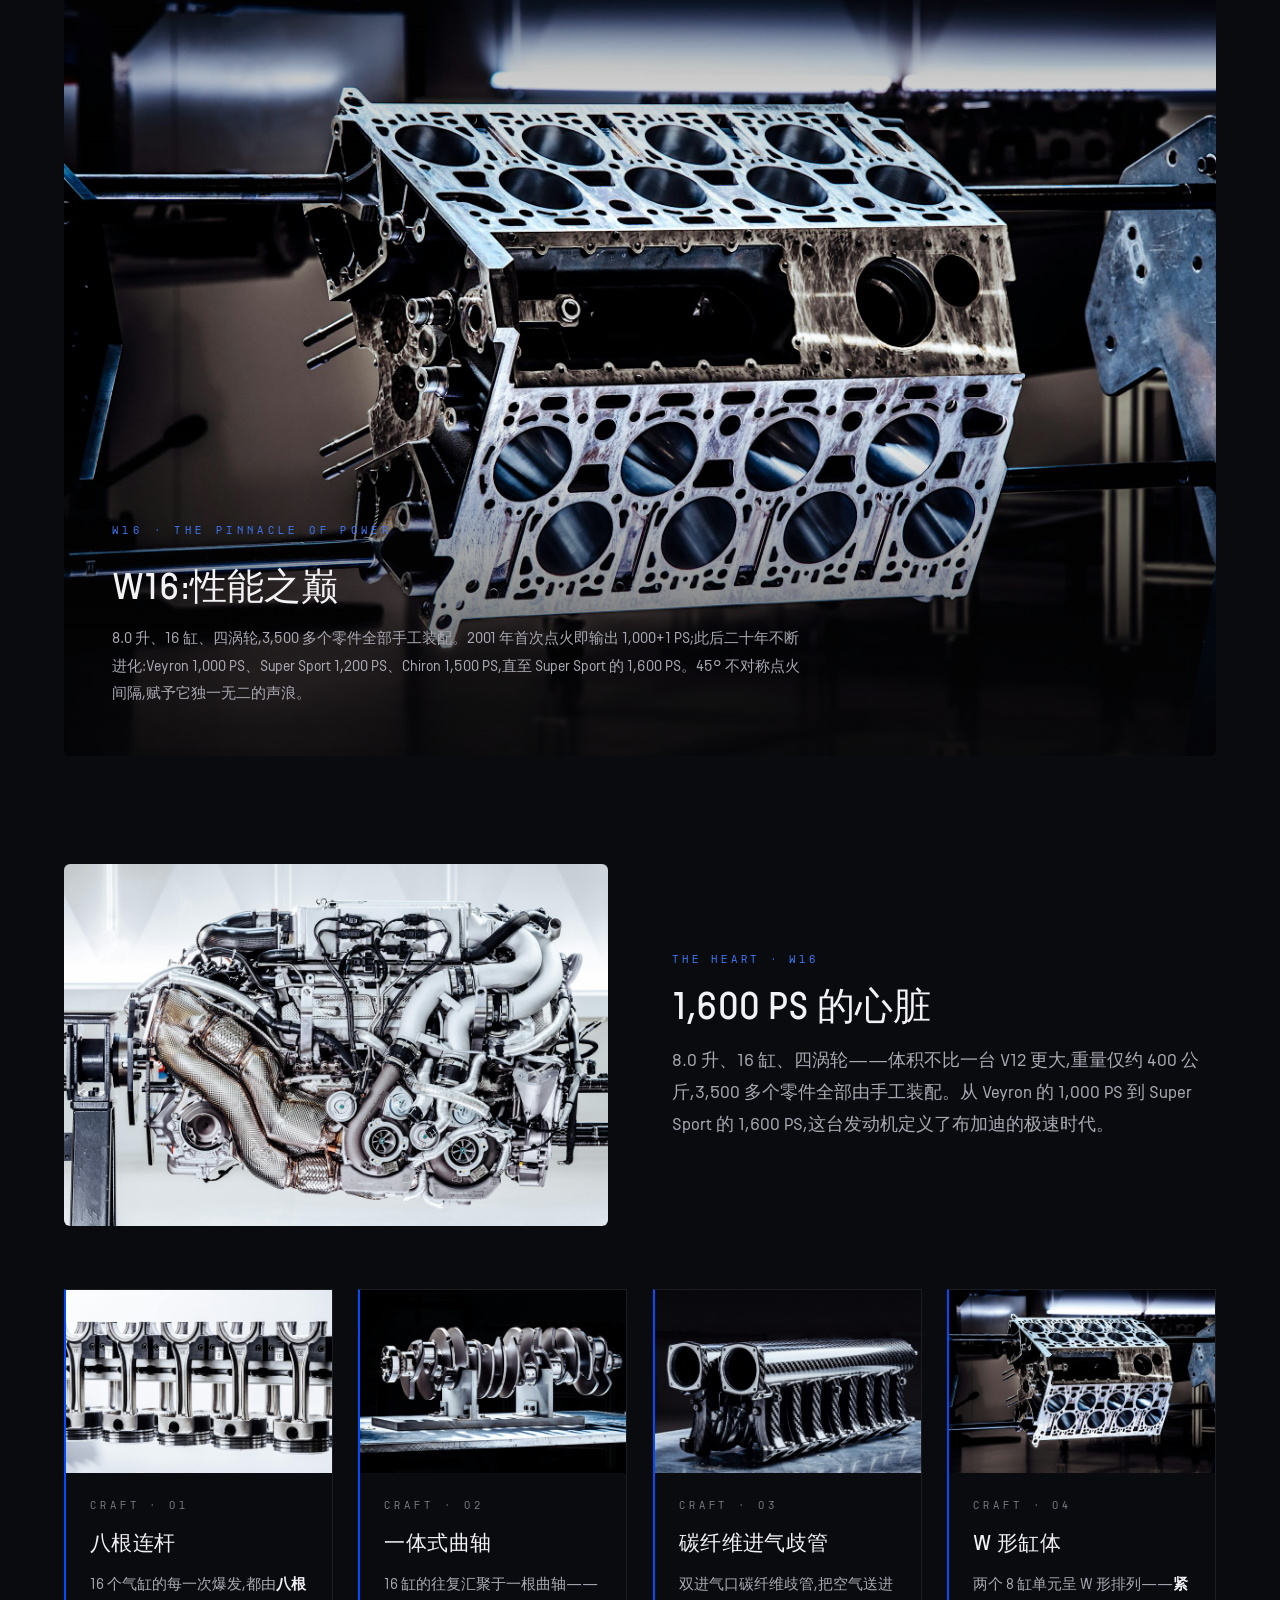
==== commit a1575048: "Fix desktop srcset blur (add full-res candidate) + cache-bust v3" ====
--- a/index.html
+++ b/index.html
@@ -9,7 +9,7 @@
 <meta property="og:title" content="CHIRON SUPER SPORT — 布加迪 Chiron Super Sport">
 <meta property="og:description" content="440 km/h · 1,600 PS · 无与伦比的 Grand Tourisme">
 <meta property="og:image" content="img/hero-poster.webp">
-<link rel="stylesheet" href="css/style.css">
+<link rel="stylesheet" href="css/style.css?v=3">
 <link rel="icon" href="data:image/svg+xml,%3Csvg xmlns='http://www.w3.org/2000/svg' viewBox='0 0 100 100'%3E%3Crect width='100' height='100' fill='%230b0b0d'/%3E%3Ctext x='50' y='70' font-size='56' text-anchor='middle' fill='%23f4f2ee' font-family='serif'%3EC%3C/text%3E%3C/svg%3E">
 </head>
 <body>
@@ -114,7 +114,7 @@
 
     <div class="media-row reveal">
       <div class="media-row__media">
-        <img src="img/hs-front2.webp" srcset="img/m/hs-front2.webp 720w" sizes="(max-width: 980px) 100vw, 2400px" alt="Chiron Super Sport 动态行驶" loading="lazy">
+        <img src="img/hs-front2.webp" srcset="img/m/hs-front2.webp 720w, img/hs-front2.webp 1600w" sizes="(max-width: 980px) 100vw, 2400px" sizes="(max-width: 980px) 100vw, 2400px" alt="Chiron Super Sport 动态行驶" loading="lazy">
       </div>
       <div class="media-row__body">
         <span class="lbl">Chiron Family · 500 台计划</span>
@@ -125,15 +125,15 @@
 
     <div class="figrow reveal">
       <figure class="figure">
-        <div class="figure__media"><img src="img/hs-side.webp" srcset="img/m/hs-side.webp 720w" sizes="(max-width: 980px) 100vw, 2400px" alt="Chiron Super Sport 侧面" loading="lazy"></div>
+        <div class="figure__media"><img src="img/hs-side.webp" srcset="img/m/hs-side.webp 720w, img/hs-side.webp 2000w" sizes="(max-width: 980px) 100vw, 2400px" sizes="(max-width: 980px) 100vw, 2400px" alt="Chiron Super Sport 侧面" loading="lazy"></div>
         <figcaption class="figure__cap"><span class="no">01</span><span class="zh">延展的侧面轮廓——长尾让比例更显修长。</span></figcaption>
       </figure>
       <figure class="figure">
-        <div class="figure__media"><img src="img/hs-top.webp" srcset="img/m/hs-top.webp 720w" sizes="(max-width: 980px) 100vw, 2400px" alt="Chiron Super Sport 俯视" loading="lazy"></div>
+        <div class="figure__media"><img src="img/hs-top.webp" srcset="img/m/hs-top.webp 720w, img/hs-top.webp 1600w" sizes="(max-width: 980px) 100vw, 2400px" sizes="(max-width: 980px) 100vw, 2400px" alt="Chiron Super Sport 俯视" loading="lazy"></div>
         <figcaption class="figure__cap"><span class="no">02</span><span class="zh">俯视——中脊线贯穿,气流被精确引导。</span></figcaption>
       </figure>
       <figure class="figure">
-        <div class="figure__media"><img src="img/interior.webp" srcset="img/m/interior.webp 720w" sizes="(max-width: 980px) 100vw, 2400px" alt="Chiron Super Sport 内饰" loading="lazy"></div>
+        <div class="figure__media"><img src="img/interior.webp" srcset="img/m/interior.webp 720w, img/interior.webp 2000w" sizes="(max-width: 980px) 100vw, 2400px" sizes="(max-width: 980px) 100vw, 2400px" alt="Chiron Super Sport 内饰" loading="lazy"></div>
         <figcaption class="figure__cap"><span class="no">03</span><span class="zh">座舱——与极速同等的舒适与奢华。</span></figcaption>
       </figure>
     </div>
@@ -146,7 +146,7 @@
 
     <figure class="figure reveal">
       <div class="figure__media">
-        <img src="img/sketch-generations.webp" srcset="img/m/sketch-generations.webp 720w" sizes="(max-width: 980px) 100vw, 2400px" alt="Super Sport 四代演变手绘草图" loading="lazy">
+        <img src="img/sketch-generations.webp" srcset="img/m/sketch-generations.webp 720w, img/sketch-generations.webp 1600w" sizes="(max-width: 980px) 100vw, 2400px" sizes="(max-width: 980px) 100vw, 2400px" alt="Super Sport 四代演变手绘草图" loading="lazy">
       </div>
       <figcaption class="figure__cap">
         <span class="no">序</span>
@@ -156,15 +156,15 @@
 
     <div class="figrow figrow--3 reveal">
       <figure class="figure">
-        <div class="figure__media"><img src="img/sketch-front.webp" srcset="img/m/sketch-front.webp 720w" sizes="(max-width: 980px) 100vw, 2400px" alt="车头设计草图" loading="lazy"></div>
+        <div class="figure__media"><img src="img/sketch-front.webp" srcset="img/m/sketch-front.webp 720w, img/sketch-front.webp 1600w" sizes="(max-width: 980px) 100vw, 2400px" sizes="(max-width: 980px) 100vw, 2400px" alt="车头设计草图" loading="lazy"></div>
         <figcaption class="figure__cap"><span class="no">A</span><span class="zh">车头设计草图(Frank Heyl)。</span></figcaption>
       </figure>
       <figure class="figure">
-        <div class="figure__media"><img src="img/sketch-rear.webp" srcset="img/m/sketch-rear.webp 720w" sizes="(max-width: 980px) 100vw, 2400px" alt="车尾设计草图" loading="lazy"></div>
+        <div class="figure__media"><img src="img/sketch-rear.webp" srcset="img/m/sketch-rear.webp 720w, img/sketch-rear.webp 1600w" sizes="(max-width: 980px) 100vw, 2400px" sizes="(max-width: 980px) 100vw, 2400px" alt="车尾设计草图" loading="lazy"></div>
         <figcaption class="figure__cap"><span class="no">B</span><span class="zh">车尾设计草图。</span></figcaption>
       </figure>
       <figure class="figure">
-        <div class="figure__media"><img src="img/sketch-vs-pursport.webp" srcset="img/m/sketch-vs-pursport.webp 720w" sizes="(max-width: 980px) 100vw, 2400px" alt="与 Pur Sport 的气动对比草图" loading="lazy"></div>
+        <div class="figure__media"><img src="img/sketch-vs-pursport.webp" srcset="img/m/sketch-vs-pursport.webp 720w, img/sketch-vs-pursport.webp 1600w" sizes="(max-width: 980px) 100vw, 2400px" sizes="(max-width: 980px) 100vw, 2400px" alt="与 Pur Sport 的气动对比草图" loading="lazy"></div>
         <figcaption class="figure__cap"><span class="no">C</span><span class="zh">纵向 vs 横向——与 Pur Sport 的气动对比(J. Westermann '21)。</span></figcaption>
       </figure>
     </div>
@@ -234,32 +234,32 @@
       <div class="g-sticky">
         <span class="g-count mono"><b>01</b> / 06</span>
         <div class="g-image">
-          <img src="img/windtunnel-front.webp" srcset="img/m/windtunnel-front.webp 720w" sizes="(max-width: 980px) 100vw, 2400px" alt="风洞中的 Chiron Super Sport">
+          <img src="img/windtunnel-front.webp" srcset="img/m/windtunnel-front.webp 720w, img/windtunnel-front.webp 1600w" sizes="(max-width: 980px) 100vw, 2400px" sizes="(max-width: 980px) 100vw, 2400px" alt="风洞中的 Chiron Super Sport">
           <div class="g-image__veil"></div>
           <div class="g-image__veil2"></div>
         </div>
         <div class="g-image">
-          <img src="img/off-02-detail-vents.webp" srcset="img/m/off-02-detail-vents.webp 720w" sizes="(max-width: 980px) 100vw, 2400px" alt="前翼子板九孔出风口">
+          <img src="img/off-02-detail-vents.webp" srcset="img/m/off-02-detail-vents.webp 720w, img/off-02-detail-vents.webp 1120w" sizes="(max-width: 980px) 100vw, 2400px" sizes="(max-width: 980px) 100vw, 2400px" alt="前翼子板九孔出风口">
           <div class="g-image__veil"></div>
           <div class="g-image__veil2"></div>
         </div>
         <div class="g-image">
-          <img src="img/windtunnel-side-tipped.webp" srcset="img/m/windtunnel-side-tipped.webp 720w" sizes="(max-width: 980px) 100vw, 2400px" alt="风洞中的侧面气流">
+          <img src="img/windtunnel-side-tipped.webp" srcset="img/m/windtunnel-side-tipped.webp 720w, img/windtunnel-side-tipped.webp 3840w" sizes="(max-width: 980px) 100vw, 2400px" sizes="(max-width: 980px) 100vw, 2400px" alt="风洞中的侧面气流">
           <div class="g-image__veil"></div>
           <div class="g-image__veil2"></div>
         </div>
         <div class="g-image">
-          <img src="img/hs-rear2.webp" srcset="img/m/hs-rear2.webp 720w" sizes="(max-width: 980px) 100vw, 2400px" alt="长尾与贯穿式尾灯">
+          <img src="img/hs-rear2.webp" srcset="img/m/hs-rear2.webp 720w, img/hs-rear2.webp 1600w" sizes="(max-width: 980px) 100vw, 2400px" sizes="(max-width: 980px) 100vw, 2400px" alt="长尾与贯穿式尾灯">
           <div class="g-image__veil"></div>
           <div class="g-image__veil2"></div>
         </div>
         <div class="g-image">
-          <img src="img/exhaust.webp" srcset="img/m/exhaust.webp 720w" sizes="(max-width: 980px) 100vw, 2400px" alt="上下叠置的四出排气">
+          <img src="img/exhaust.webp" srcset="img/m/exhaust.webp 720w, img/exhaust.webp 1600w" sizes="(max-width: 980px) 100vw, 2400px" sizes="(max-width: 980px) 100vw, 2400px" alt="上下叠置的四出排气">
           <div class="g-image__veil"></div>
           <div class="g-image__veil2"></div>
         </div>
         <div class="g-image">
-          <img src="img/windtunnel-rear.webp" srcset="img/m/windtunnel-rear.webp 720w" sizes="(max-width: 980px) 100vw, 2400px" alt="风洞中的车尾">
+          <img src="img/windtunnel-rear.webp" srcset="img/m/windtunnel-rear.webp 720w, img/windtunnel-rear.webp 1600w" sizes="(max-width: 980px) 100vw, 2400px" sizes="(max-width: 980px) 100vw, 2400px" alt="风洞中的车尾">
           <div class="g-image__veil"></div>
           <div class="g-image__veil2"></div>
         </div>
@@ -305,7 +305,7 @@
 <div class="wrap" style="padding-top:clamp(2rem,5vh,3.5rem);">
     <div class="media-row reveal">
       <div class="media-row__media">
-        <img src="img/w16-09.jpg" srcset="img/m/w16-09.jpg 720w" sizes="(max-width: 980px) 100vw, 2400px" alt="W16 发动机整机" loading="lazy">
+        <img src="img/w16-09.jpg" srcset="img/m/w16-09.jpg 720w, img/w16-09.jpg 2400w" sizes="(max-width: 980px) 100vw, 2400px" sizes="(max-width: 980px) 100vw, 2400px" alt="W16 发动机整机" loading="lazy">
       </div>
       <div class="media-row__body">
         <span class="lbl">The Heart · W16</span>
@@ -316,7 +316,7 @@
 
     <div class="dcards dcards--edge reveal">
       <div class="dcard">
-        <img src="img/w16-02.jpg" srcset="img/m/w16-02.jpg 720w" sizes="(max-width: 980px) 100vw, 2400px" alt="八根连杆整齐排列" loading="lazy">
+        <img src="img/w16-02.jpg" srcset="img/m/w16-02.jpg 720w, img/w16-02.jpg 2400w" sizes="(max-width: 980px) 100vw, 2400px" sizes="(max-width: 980px) 100vw, 2400px" alt="八根连杆整齐排列" loading="lazy">
         <div class="dcard__body">
           <span class="no">Craft · 01</span>
           <h3>八根连杆</h3>
@@ -324,7 +324,7 @@
         </div>
       </div>
       <div class="dcard">
-        <img src="img/w16-06.jpg" srcset="img/m/w16-06.jpg 720w" sizes="(max-width: 980px) 100vw, 2400px" alt="一体式曲轴" loading="lazy">
+        <img src="img/w16-06.jpg" srcset="img/m/w16-06.jpg 720w, img/w16-06.jpg 2400w" sizes="(max-width: 980px) 100vw, 2400px" sizes="(max-width: 980px) 100vw, 2400px" alt="一体式曲轴" loading="lazy">
         <div class="dcard__body">
           <span class="no">Craft · 02</span>
           <h3>一体式曲轴</h3>
@@ -332,7 +332,7 @@
         </div>
       </div>
       <div class="dcard">
-        <img src="img/w16-07.jpg" srcset="img/m/w16-07.jpg 720w" sizes="(max-width: 980px) 100vw, 2400px" alt="碳纤维进气歧管" loading="lazy">
+        <img src="img/w16-07.jpg" srcset="img/m/w16-07.jpg 720w, img/w16-07.jpg 2400w" sizes="(max-width: 980px) 100vw, 2400px" sizes="(max-width: 980px) 100vw, 2400px" alt="碳纤维进气歧管" loading="lazy">
         <div class="dcard__body">
           <span class="no">Craft · 03</span>
           <h3>碳纤维进气歧管</h3>
@@ -340,7 +340,7 @@
         </div>
       </div>
       <div class="dcard">
-        <img src="img/w16-01.jpg" srcset="img/m/w16-01.jpg 720w" sizes="(max-width: 980px) 100vw, 2400px" alt="W 形缸体铸件" loading="lazy">
+        <img src="img/w16-01.jpg" srcset="img/m/w16-01.jpg 720w, img/w16-01.jpg 2400w" sizes="(max-width: 980px) 100vw, 2400px" sizes="(max-width: 980px) 100vw, 2400px" alt="W 形缸体铸件" loading="lazy">
         <div class="dcard__body">
           <span class="no">Craft · 04</span>
           <h3>W 形缸体</h3>
@@ -415,7 +415,7 @@
   <div class="wrap">
     <div class="media-row reveal">
       <div class="media-row__media">
-        <img src="img/ss300-last-delivery.webp" srcset="img/m/ss300-last-delivery.webp 720w" sizes="(max-width: 980px) 100vw, 2400px" alt="Chiron Super Sport 300+ 于日落赛道" loading="lazy">
+        <img src="img/ss300-last-delivery.webp" srcset="img/m/ss300-last-delivery.webp 720w, img/ss300-last-delivery.webp 2000w" sizes="(max-width: 980px) 100vw, 2400px" sizes="(max-width: 980px) 100vw, 2400px" alt="Chiron Super Sport 300+ 于日落赛道" loading="lazy">
       </div>
       <div class="media-row__body">
         <span class="lbl">Special Edition · 献给纪录的礼物</span>
@@ -433,7 +433,7 @@
 
     <div class="media-row reveal">
       <div class="media-row__media">
-        <img src="img/ss300-24.jpg" srcset="img/m/ss300-24.jpg 720w" sizes="(max-width: 980px) 100vw, 2400px" alt="马蹄形格栅与 EB 徽标" loading="lazy">
+        <img src="img/ss300-24.jpg" srcset="img/m/ss300-24.jpg 720w, img/ss300-24.jpg 2400w" sizes="(max-width: 980px) 100vw, 2400px" sizes="(max-width: 980px) 100vw, 2400px" alt="马蹄形格栅与 EB 徽标" loading="lazy">
       </div>
       <div class="media-row__body">
         <span class="lbl">Detail · 01</span>
@@ -444,7 +444,7 @@
 
     <div class="media-row media-row--flip reveal" style="margin-top:clamp(1.5rem,4vh,2.6rem);">
       <div class="media-row__media">
-        <img src="img/ss300-26.jpg" srcset="img/m/ss300-26.jpg 720w" sizes="(max-width: 980px) 100vw, 2400px" alt="宽体后翼子板" loading="lazy">
+        <img src="img/ss300-26.jpg" srcset="img/m/ss300-26.jpg 720w, img/ss300-26.jpg 2400w" sizes="(max-width: 980px) 100vw, 2400px" sizes="(max-width: 980px) 100vw, 2400px" alt="宽体后翼子板" loading="lazy">
       </div>
       <div class="media-row__body">
         <span class="lbl">Detail · 02</span>
@@ -456,7 +456,7 @@
     <!-- 细节特写:图文卡(divo 风格) -->
     <div class="dcards dcards--edge reveal">
       <div class="dcard">
-        <img src="img/ss300-29.jpg" srcset="img/m/ss300-29.jpg 720w" sizes="(max-width: 980px) 100vw, 2400px" alt="碳纤维机盖通风孔" loading="lazy">
+        <img src="img/ss300-29.jpg" srcset="img/m/ss300-29.jpg 720w, img/ss300-29.jpg 2400w" sizes="(max-width: 980px) 100vw, 2400px" sizes="(max-width: 980px) 100vw, 2400px" alt="碳纤维机盖通风孔" loading="lazy">
         <div class="dcard__body">
           <span class="no">Detail · 03</span>
           <h3>碳纤维机盖通风孔</h3>
@@ -464,7 +464,7 @@
         </div>
       </div>
       <div class="dcard">
-        <img src="img/ss300-28.jpg" srcset="img/m/ss300-28.jpg 720w" sizes="(max-width: 980px) 100vw, 2400px" alt="竖直双出排气管" loading="lazy">
+        <img src="img/ss300-28.jpg" srcset="img/m/ss300-28.jpg 720w, img/ss300-28.jpg 2400w" sizes="(max-width: 980px) 100vw, 2400px" sizes="(max-width: 980px) 100vw, 2400px" alt="竖直双出排气管" loading="lazy">
         <div class="dcard__body">
           <span class="no">Detail · 04</span>
           <h3>竖直双出排气管</h3>
@@ -473,7 +473,7 @@
       </div>
 
       <div class="dcard">
-        <img src="img/ss300-32.jpg" srcset="img/m/ss300-32.jpg 720w" sizes="(max-width: 980px) 100vw, 2400px" alt="驾驶者座舱" loading="lazy">
+        <img src="img/ss300-32.jpg" srcset="img/m/ss300-32.jpg 720w, img/ss300-32.jpg 2400w" sizes="(max-width: 980px) 100vw, 2400px" sizes="(max-width: 980px) 100vw, 2400px" alt="驾驶者座舱" loading="lazy">
         <div class="dcard__body">
           <span class="no">Detail · 05</span>
           <h3>驾驶者座舱</h3>
@@ -482,7 +482,7 @@
       </div>
 
       <div class="dcard">
-        <img src="img/ss300-40.jpg" srcset="img/m/ss300-40.jpg 720w" sizes="(max-width: 980px) 100vw, 2400px" alt="前轮与碳陶刹车" loading="lazy">
+        <img src="img/ss300-40.jpg" srcset="img/m/ss300-40.jpg 720w, img/ss300-40.jpg 2400w" sizes="(max-width: 980px) 100vw, 2400px" sizes="(max-width: 980px) 100vw, 2400px" alt="前轮与碳陶刹车" loading="lazy">
         <div class="dcard__body">
           <span class="no">Detail · 06</span>
           <h3>前轮与碳陶刹车</h3>
@@ -530,7 +530,7 @@
     <!-- 图文结合:纪录驾驶 -->
     <div class="media-row media-row--flip reveal">
       <div class="media-row__media">
-        <img src="img/ss300-17.jpg" srcset="img/m/ss300-17.jpg 720w" sizes="(max-width: 980px) 100vw, 2400px" alt="纪录之车在极速直道上" loading="lazy">
+        <img src="img/ss300-17.jpg" srcset="img/m/ss300-17.jpg 720w, img/ss300-17.jpg 2400w" sizes="(max-width: 980px) 100vw, 2400px" sizes="(max-width: 980px) 100vw, 2400px" alt="纪录之车在极速直道上" loading="lazy">
       </div>
       <div class="media-row__body">
         <span class="lbl">The Run · 纪录驾驶</span>
@@ -542,7 +542,7 @@
     <!-- 图文结合:为什么是 Ehra-Lessien -->
     <div class="media-row reveal">
       <div class="media-row__media">
-        <img src="img/ss300-21.jpg" srcset="img/m/ss300-21.jpg 720w" sizes="(max-width: 980px) 100vw, 2400px" alt="纪录之车与笔直的测试道" loading="lazy">
+        <img src="img/ss300-21.jpg" srcset="img/m/ss300-21.jpg 720w, img/ss300-21.jpg 2400w" sizes="(max-width: 980px) 100vw, 2400px" sizes="(max-width: 980px) 100vw, 2400px" alt="纪录之车与笔直的测试道" loading="lazy">
       </div>
       <div class="media-row__body">
         <span class="lbl">The Track · 为什么是 Ehra-Lessien</span>
@@ -553,7 +553,7 @@
 
     <div class="dcards reveal">
       <div class="dcard">
-        <img src="img/ss300-33.jpg" srcset="img/m/ss300-33.jpg 720w" sizes="(max-width: 980px) 100vw, 2400px" alt="驾驶者" loading="lazy">
+        <img src="img/ss300-33.jpg" srcset="img/m/ss300-33.jpg 720w, img/ss300-33.jpg 2400w" sizes="(max-width: 980px) 100vw, 2400px" sizes="(max-width: 980px) 100vw, 2400px" alt="驾驶者" loading="lazy">
         <div class="dcard__body">
           <span class="no">The Day · 01</span>
           <h3>驾驶者:Andy Wallace</h3>
@@ -561,7 +561,7 @@
         </div>
       </div>
       <div class="dcard">
-        <img src="img/ss300-38.jpg" srcset="img/m/ss300-38.jpg 720w" sizes="(max-width: 980px) 100vw, 2400px" alt="数据调校" loading="lazy">
+        <img src="img/ss300-38.jpg" srcset="img/m/ss300-38.jpg 720w, img/ss300-38.jpg 2400w" sizes="(max-width: 980px) 100vw, 2400px" sizes="(max-width: 980px) 100vw, 2400px" alt="数据调校" loading="lazy">
         <div class="dcard__body">
           <span class="no">The Day · 02</span>
           <h3>数据调校</h3>
@@ -569,7 +569,7 @@
         </div>
       </div>
       <div class="dcard">
-        <img src="img/ss300-36.jpg" srcset="img/m/ss300-36.jpg 720w" sizes="(max-width: 980px) 100vw, 2400px" alt="幕后团队" loading="lazy">
+        <img src="img/ss300-36.jpg" srcset="img/m/ss300-36.jpg 720w, img/ss300-36.jpg 2400w" sizes="(max-width: 980px) 100vw, 2400px" sizes="(max-width: 980px) 100vw, 2400px" alt="幕后团队" loading="lazy">
         <div class="dcard__body">
           <span class="no">The Day · 03</span>
           <h3>幕后团队</h3>
@@ -577,7 +577,7 @@
         </div>
       </div>
       <div class="dcard">
-        <img src="img/ss300-42.jpg" srcset="img/m/ss300-42.jpg 720w" sizes="(max-width: 980px) 100vw, 2400px" alt="世界纪录" loading="lazy">
+        <img src="img/ss300-42.jpg" srcset="img/m/ss300-42.jpg 720w, img/ss300-42.jpg 2400w" sizes="(max-width: 980px) 100vw, 2400px" sizes="(max-width: 980px) 100vw, 2400px" alt="世界纪录" loading="lazy">
         <div class="dcard__body">
           <span class="no">The Day · 04</span>
           <h3>世界纪录</h3>
@@ -666,7 +666,7 @@
 
     <figure class="figure reveal">
       <div class="figure__media">
-        <img src="img/speedline-record-cars.jpg" srcset="img/m/speedline-record-cars.jpg 720w" sizes="(max-width: 980px) 100vw, 2400px" alt="现代纪录车谱系" loading="lazy">
+        <img src="img/speedline-record-cars.jpg" srcset="img/m/speedline-record-cars.jpg 720w, img/speedline-record-cars.jpg 1800w" sizes="(max-width: 980px) 100vw, 2400px" sizes="(max-width: 980px) 100vw, 2400px" alt="现代纪录车谱系" loading="lazy">
       </div>
       <figcaption class="figure__cap">
         <span class="no">04</span>
@@ -705,7 +705,7 @@
 
     <div class="media-row reveal">
       <div class="media-row__media">
-        <img src="img/goldenera-1.webp" srcset="img/m/goldenera-1.webp 720w" sizes="(max-width: 980px) 100vw, 2400px" alt="Chiron Super Sport Golden Era" loading="lazy">
+        <img src="img/goldenera-1.webp" srcset="img/m/goldenera-1.webp 720w, img/goldenera-1.webp 2000w" sizes="(max-width: 980px) 100vw, 2400px" sizes="(max-width: 980px) 100vw, 2400px" alt="Chiron Super Sport Golden Era" loading="lazy">
       </div>
       <div class="media-row__body">
         <span class="lbl">Sur Mesure · Golden Era</span>
@@ -716,15 +716,15 @@
 
     <div class="figrow reveal">
       <figure class="figure">
-        <div class="figure__media"><img src="img/goldenera-2.webp" srcset="img/m/goldenera-2.webp 720w" sizes="(max-width: 980px) 100vw, 2400px" alt="Golden Era 侧面手绘" loading="lazy"></div>
+        <div class="figure__media"><img src="img/goldenera-2.webp" srcset="img/m/goldenera-2.webp 720w, img/goldenera-2.webp 1600w" sizes="(max-width: 980px) 100vw, 2400px" sizes="(max-width: 980px) 100vw, 2400px" alt="Golden Era 侧面手绘" loading="lazy"></div>
         <figcaption class="figure__cap"><span class="no">01</span><span class="zh">侧面——现代史 19 幅草图。</span></figcaption>
       </figure>
       <figure class="figure">
-        <div class="figure__media"><img src="img/goldenera-3.webp" srcset="img/m/goldenera-3.webp 720w" sizes="(max-width: 980px) 100vw, 2400px" alt="Golden Era 侧面轮廓" loading="lazy"></div>
+        <div class="figure__media"><img src="img/goldenera-3.webp" srcset="img/m/goldenera-3.webp 720w, img/goldenera-3.webp 2000w" sizes="(max-width: 980px) 100vw, 2400px" sizes="(max-width: 980px) 100vw, 2400px" alt="Golden Era 侧面轮廓" loading="lazy"></div>
         <figcaption class="figure__cap"><span class="no">02</span><span class="zh">'Doré' 金渐变 Nocturne 黑。</span></figcaption>
       </figure>
       <figure class="figure">
-        <div class="figure__media"><img src="img/goldenera-4.webp" srcset="img/m/goldenera-4.webp 720w" sizes="(max-width: 980px) 100vw, 2400px" alt="艺术家在车身上作画" loading="lazy"></div>
+        <div class="figure__media"><img src="img/goldenera-4.webp" srcset="img/m/goldenera-4.webp 720w, img/goldenera-4.webp 1600w" sizes="(max-width: 980px) 100vw, 2400px" sizes="(max-width: 980px) 100vw, 2400px" alt="艺术家在车身上作画" loading="lazy"></div>
         <figcaption class="figure__cap"><span class="no">03</span><span class="zh">铅笔素描般的笔触,直接绘于车身。</span></figcaption>
       </figure>
     </div>
@@ -773,11 +773,11 @@
 
     <div class="figrow figrow--2 reveal">
       <figure class="figure">
-        <div class="figure__media"><img src="img/lultime.webp" srcset="img/m/lultime.webp 720w" sizes="(max-width: 980px) 100vw, 2400px" alt="L'Ultime 山海之间" loading="lazy"></div>
+        <div class="figure__media"><img src="img/lultime.webp" srcset="img/m/lultime.webp 720w, img/lultime.webp 2000w" sizes="(max-width: 980px) 100vw, 2400px" sizes="(max-width: 980px) 100vw, 2400px" alt="L'Ultime 山海之间" loading="lazy"></div>
         <figcaption class="figure__cap"><span class="no">06</span><span class="zh">L'Ultime——蓝色渐变的终章。</span></figcaption>
       </figure>
       <figure class="figure">
-        <div class="figure__media"><img src="img/goldenera-6.webp" srcset="img/m/goldenera-6.webp 720w" sizes="(max-width: 980px) 100vw, 2400px" alt="尾翼上的 500 字样" loading="lazy"></div>
+        <div class="figure__media"><img src="img/goldenera-6.webp" srcset="img/m/goldenera-6.webp 720w, img/goldenera-6.webp 1600w" sizes="(max-width: 980px) 100vw, 2400px" sizes="(max-width: 980px) 100vw, 2400px" alt="尾翼上的 500 字样" loading="lazy"></div>
         <figcaption class="figure__cap"><span class="no">07</span><span class="zh">「500」镌刻于尾翼。</span></figcaption>
       </figure>
     </div>
@@ -936,7 +936,7 @@
   </div>
 </footer>
 
-<script src="js/lang-detect.js"></script>
-<script src="js/main.js"></script>
+<script src="js/lang-detect.js?v=3"></script>
+<script src="js/main.js?v=3"></script>
 </body>
 </html>
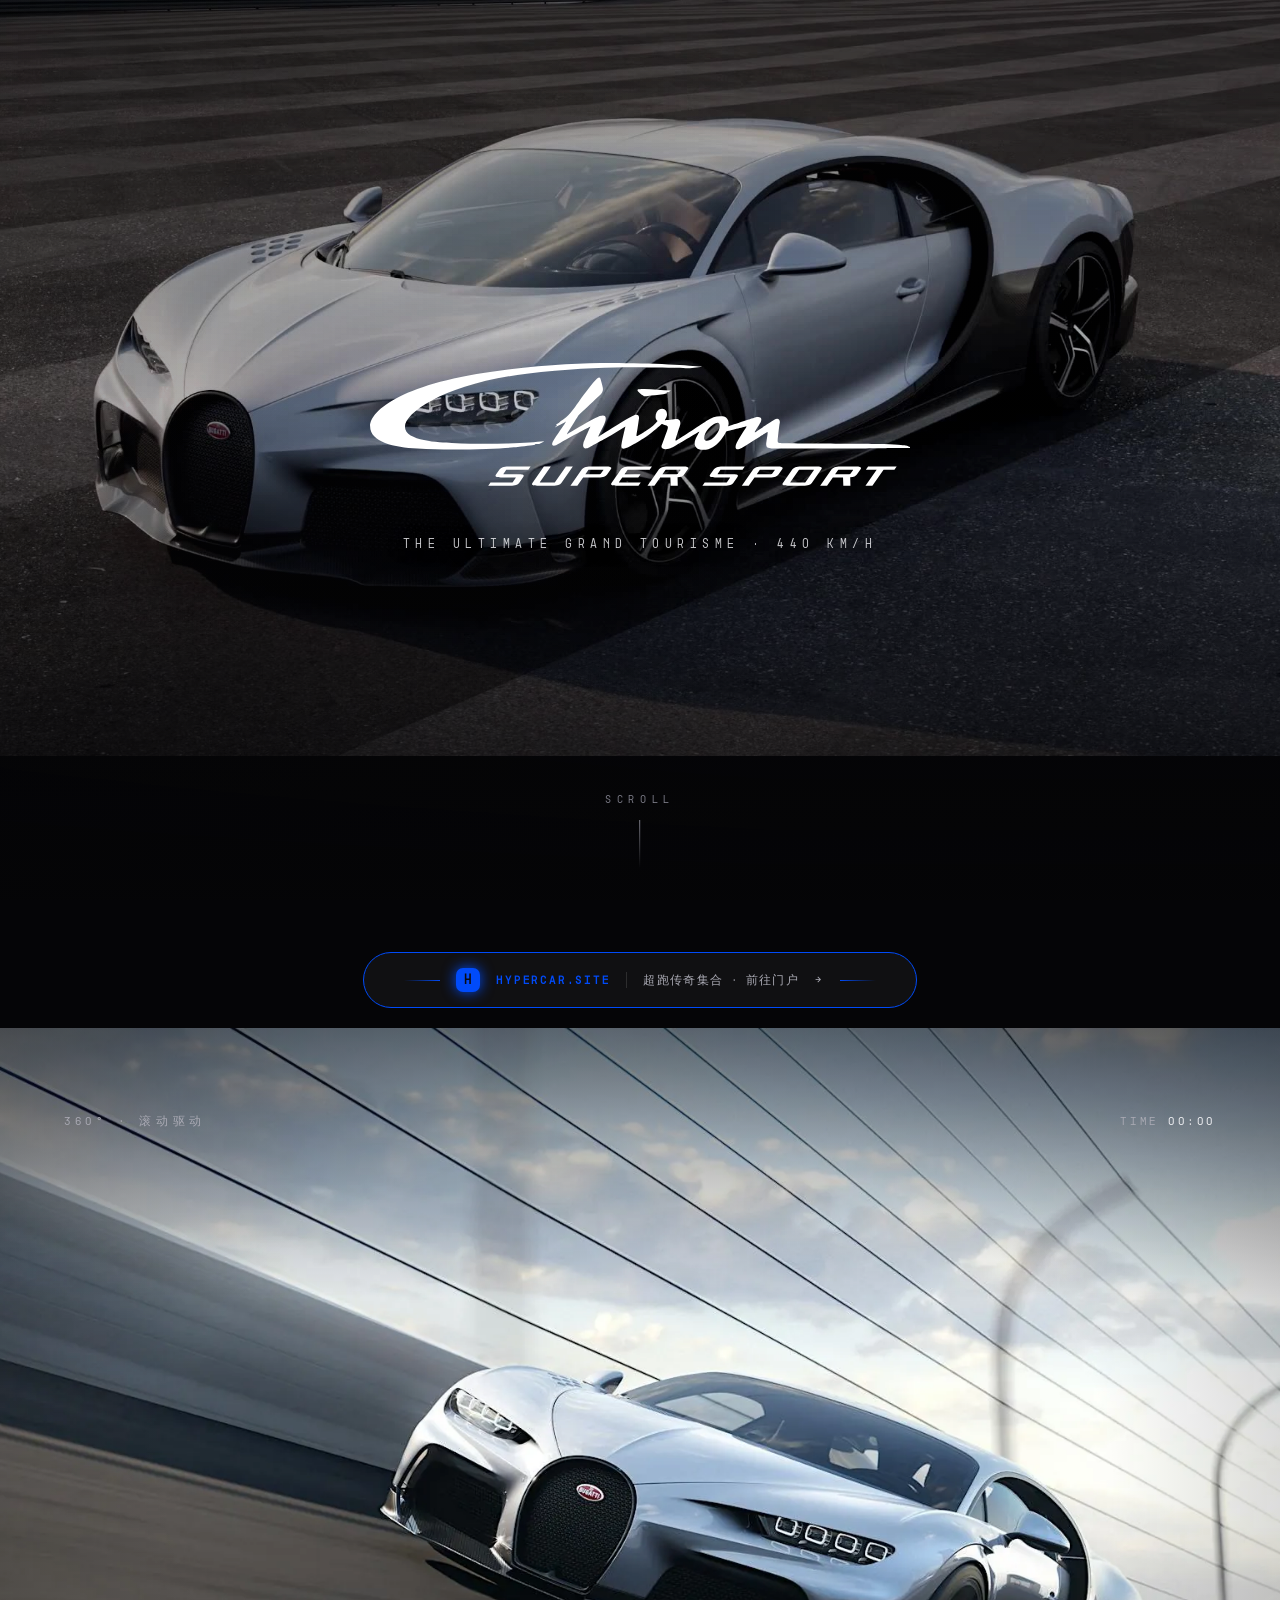
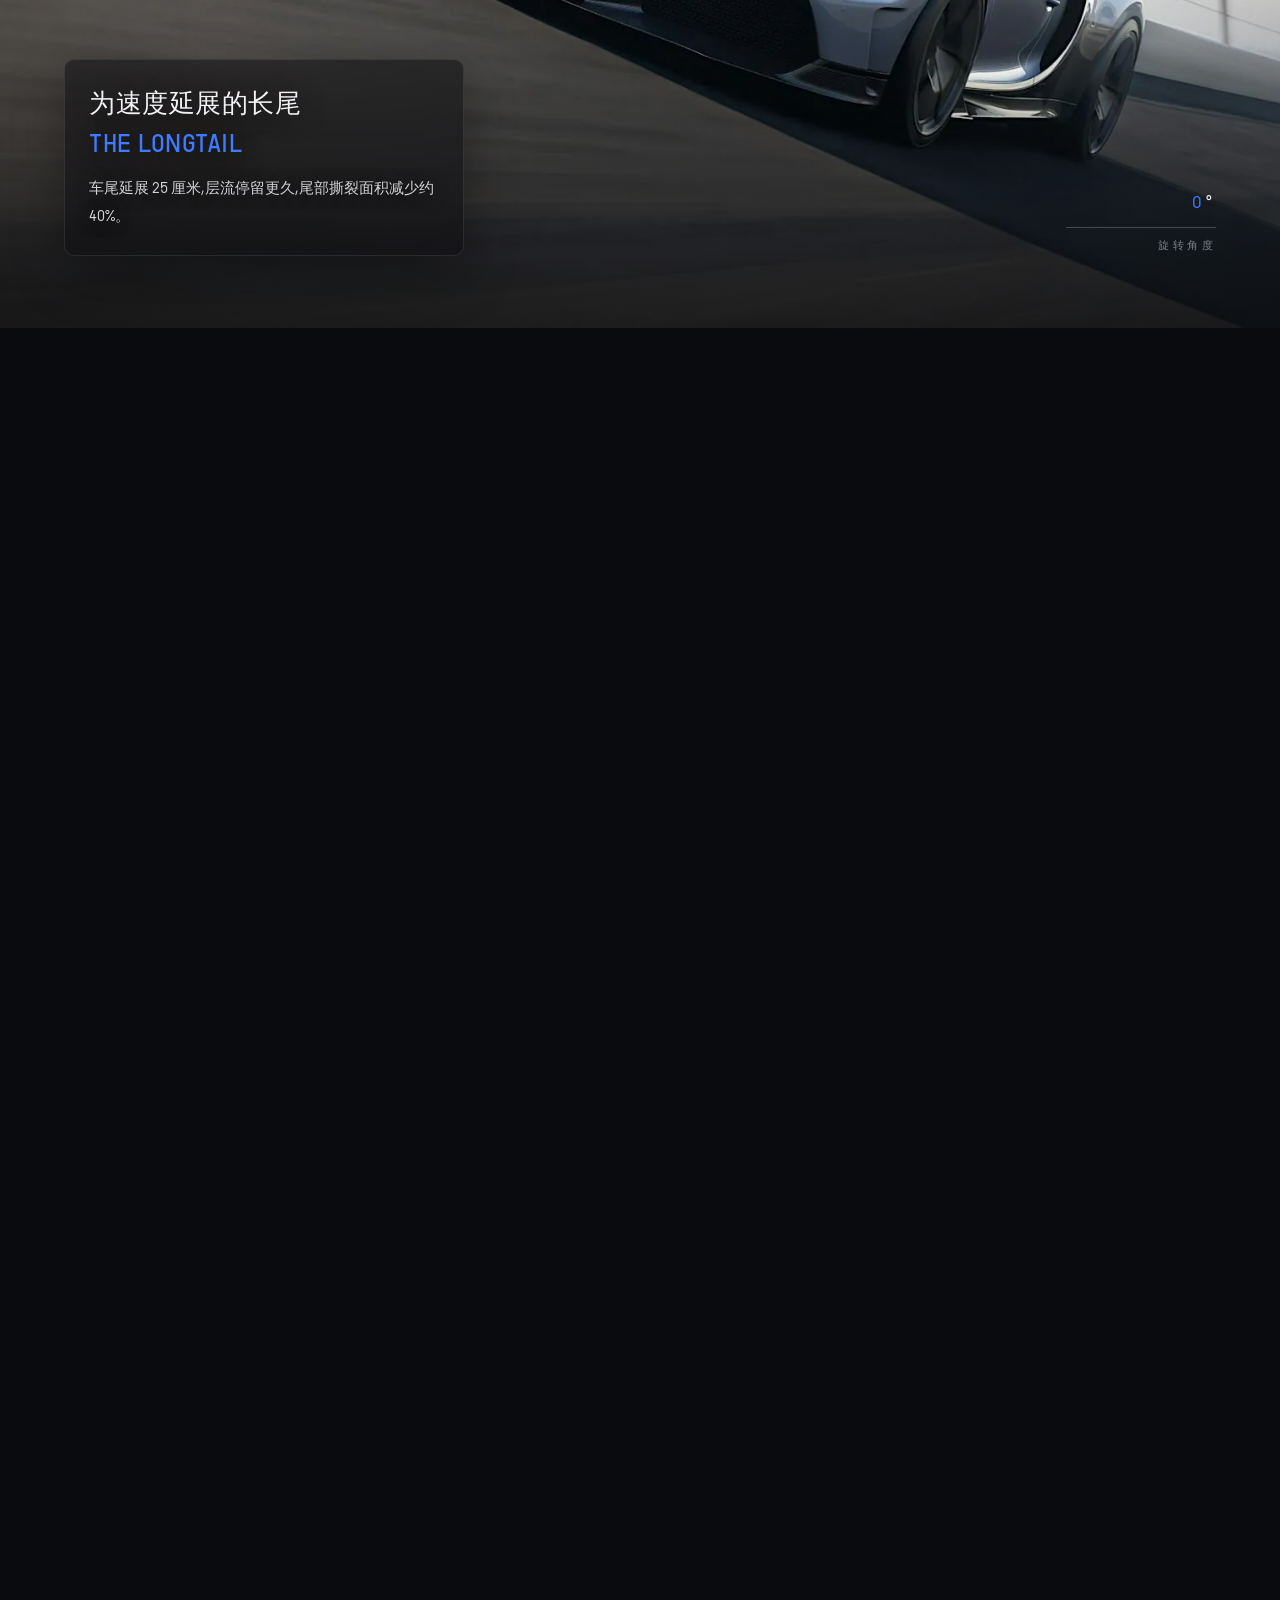
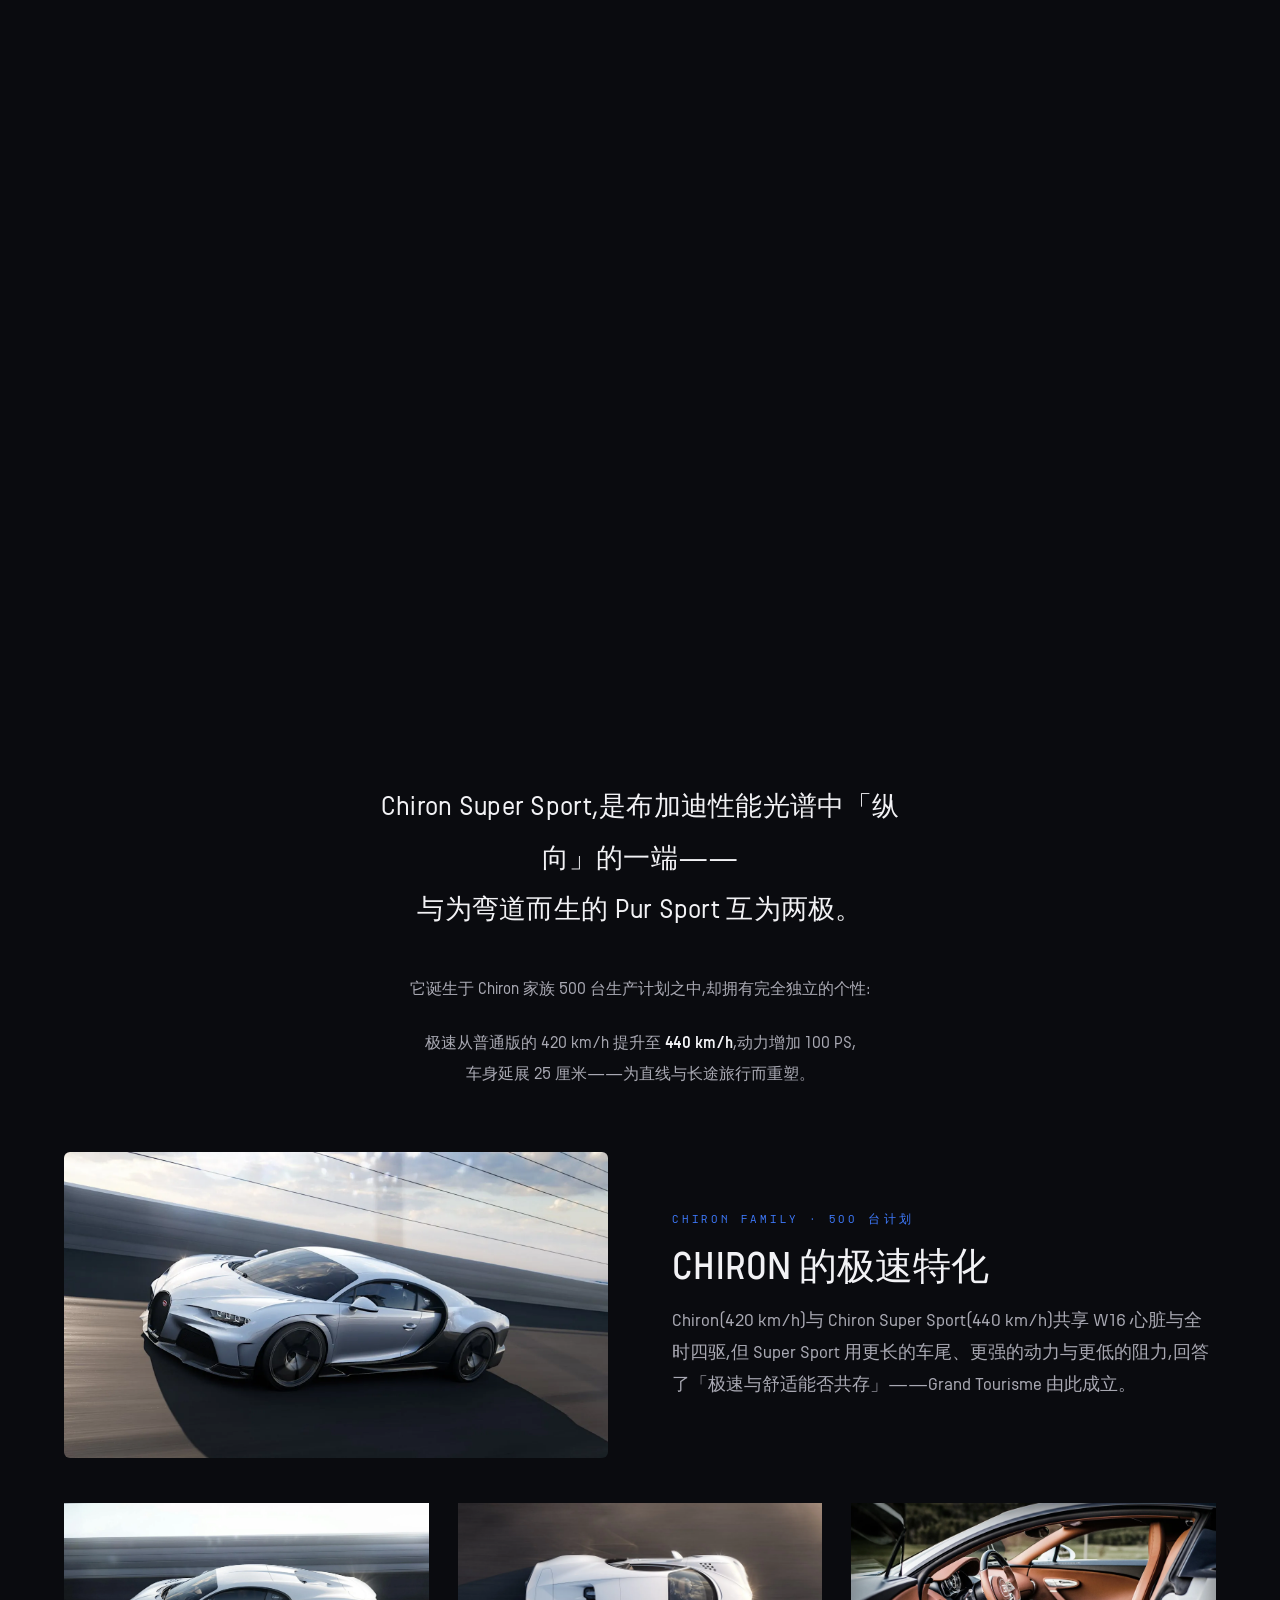
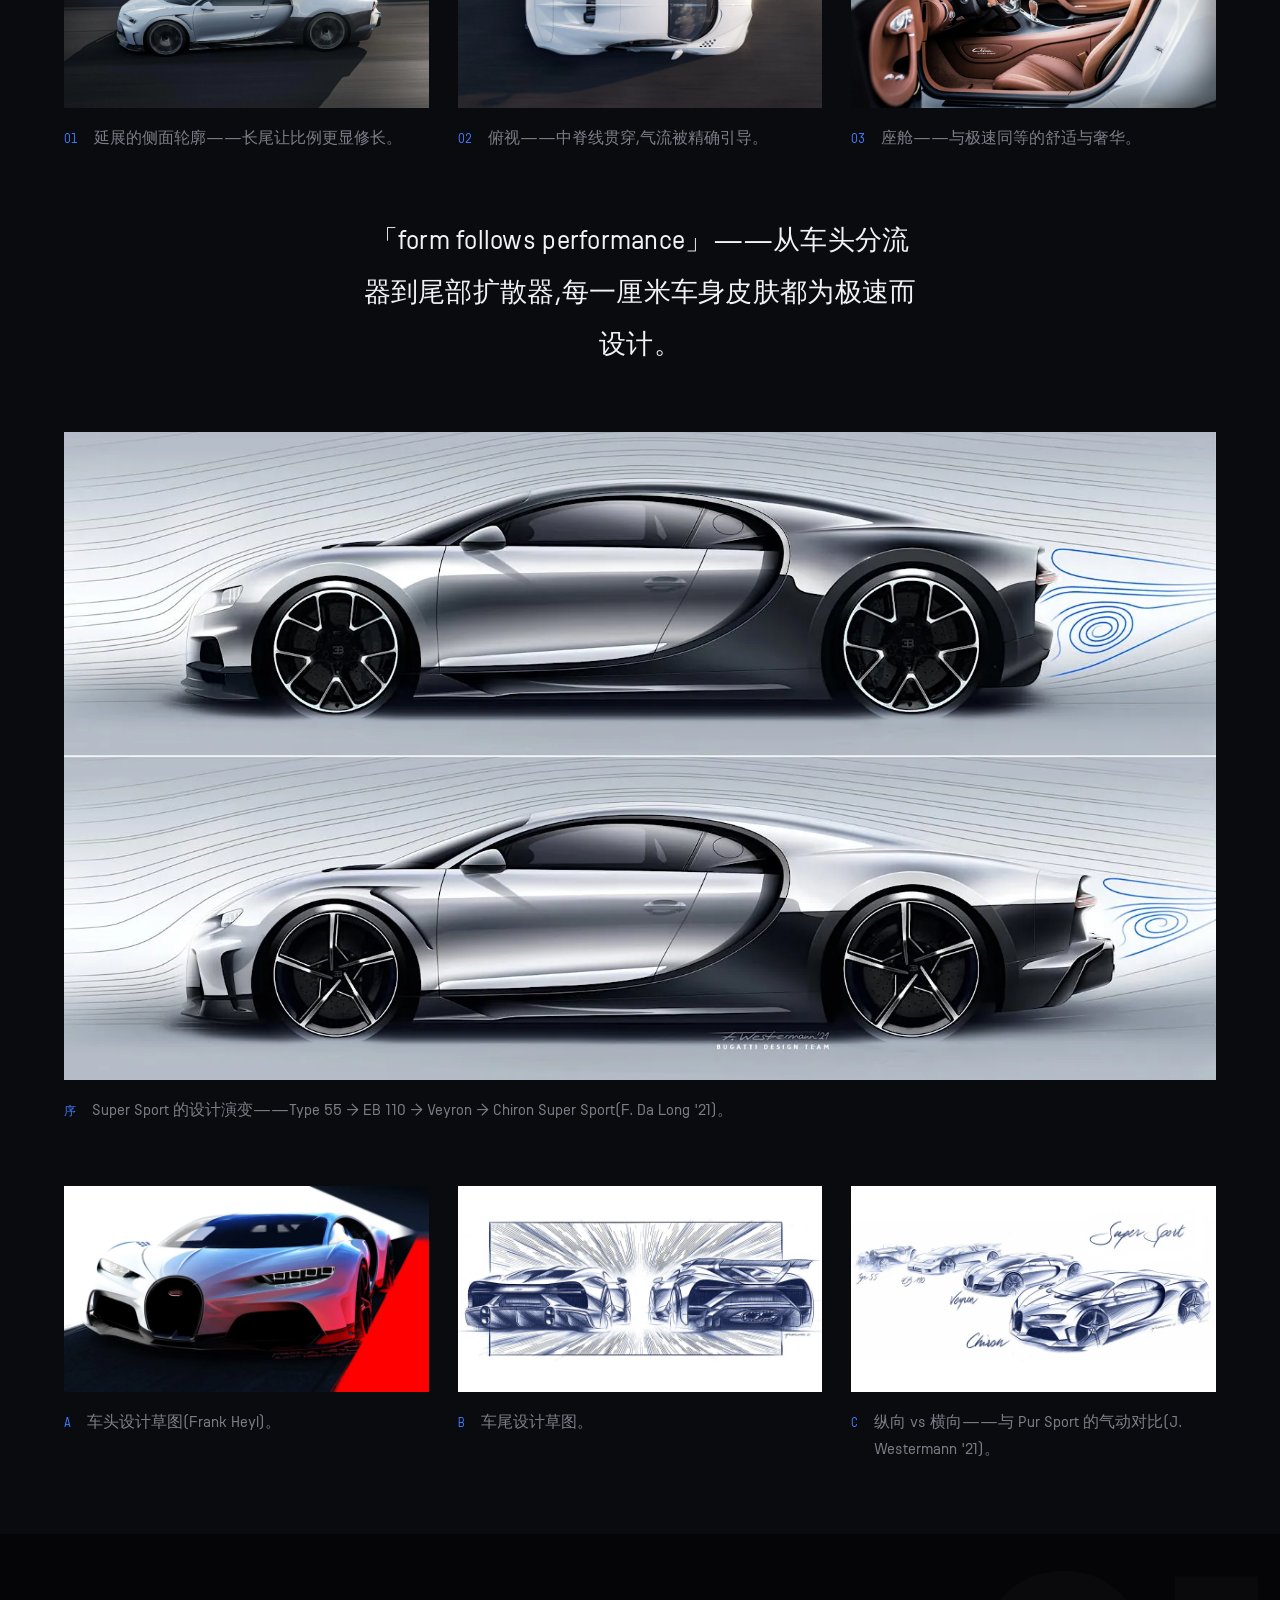
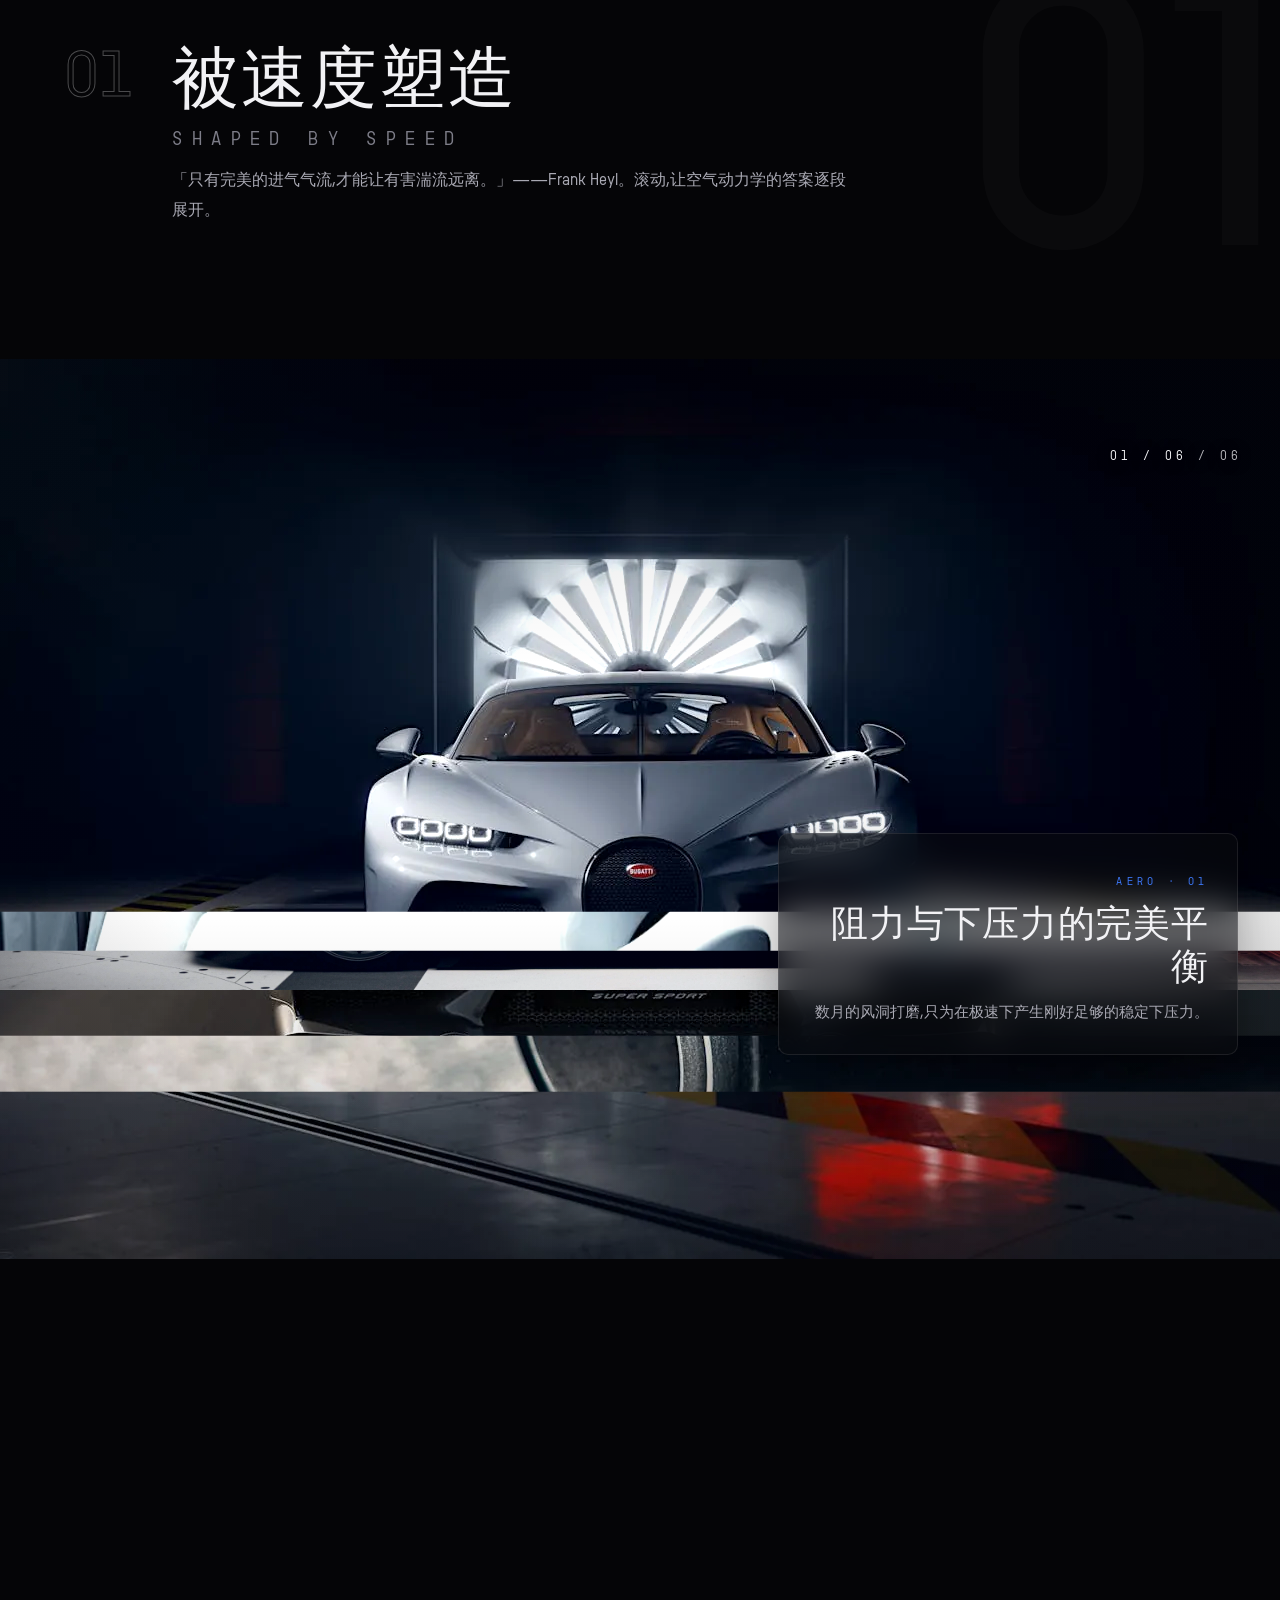
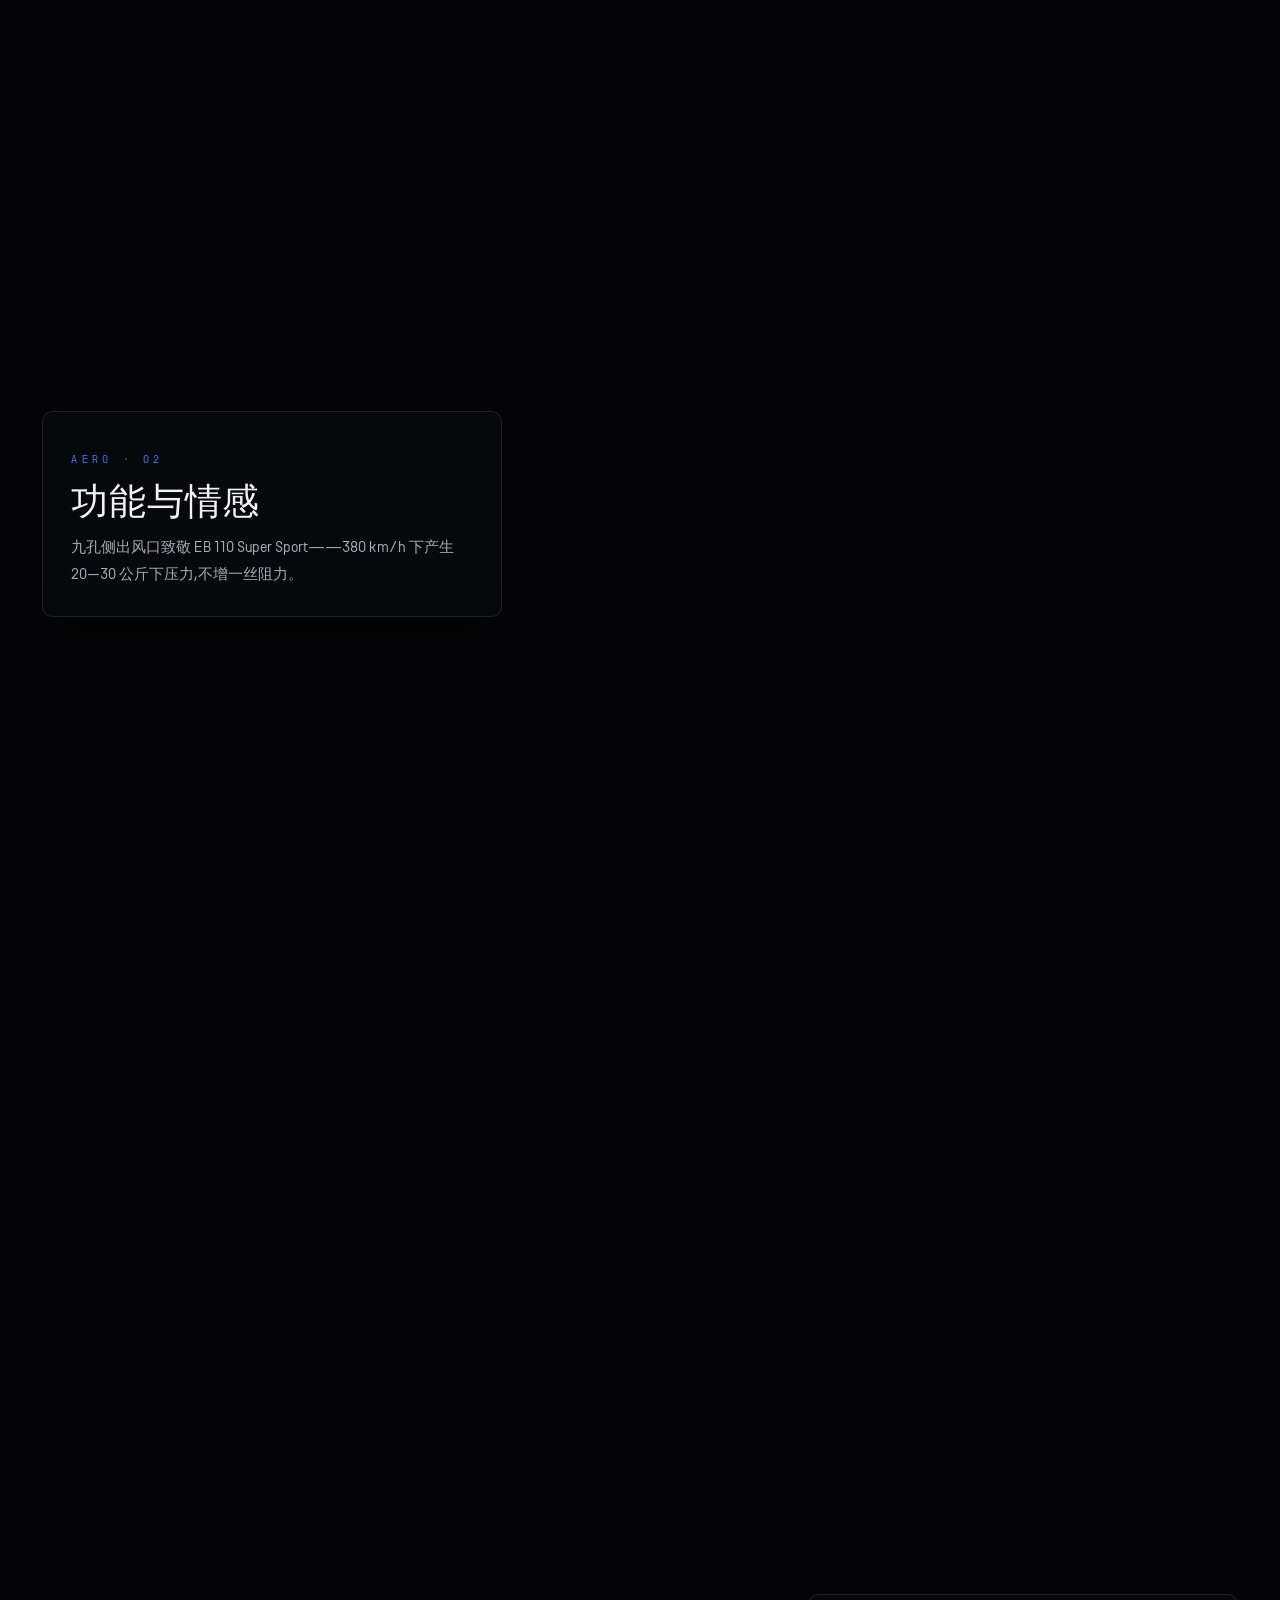
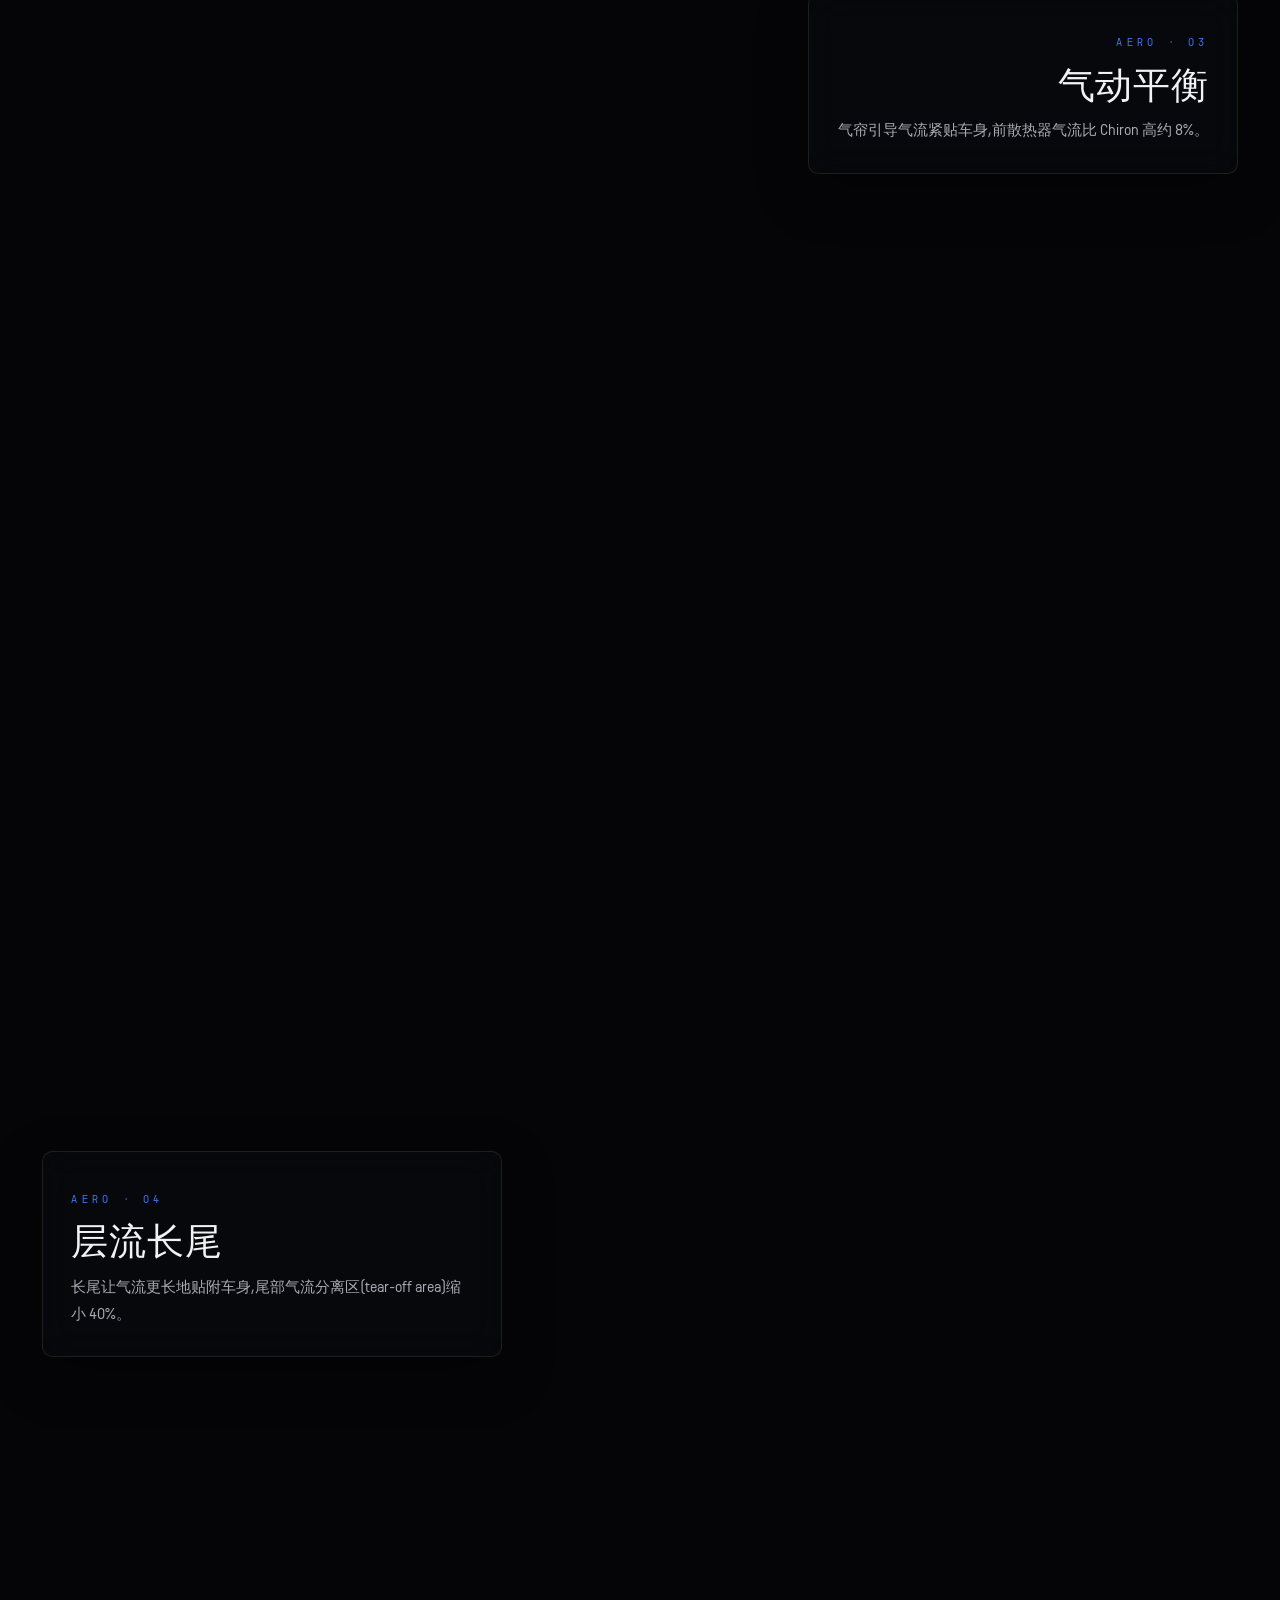
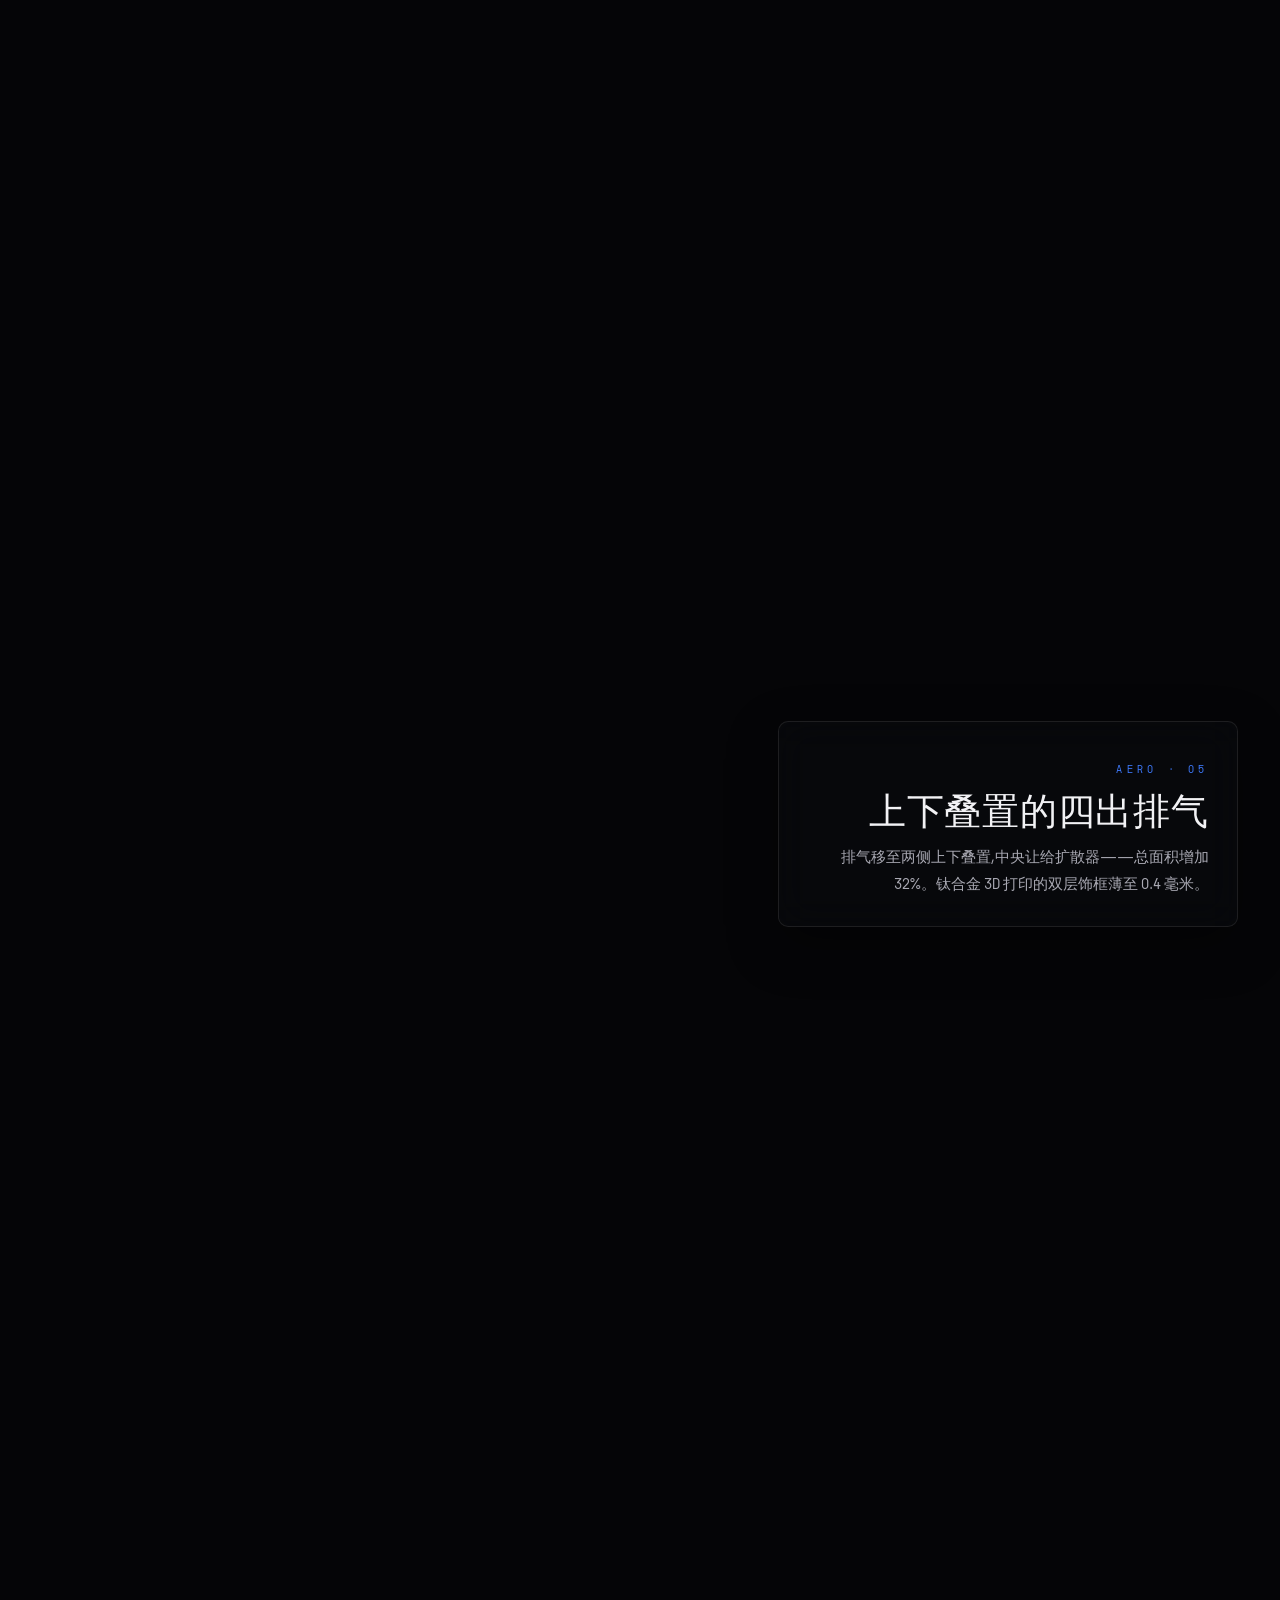
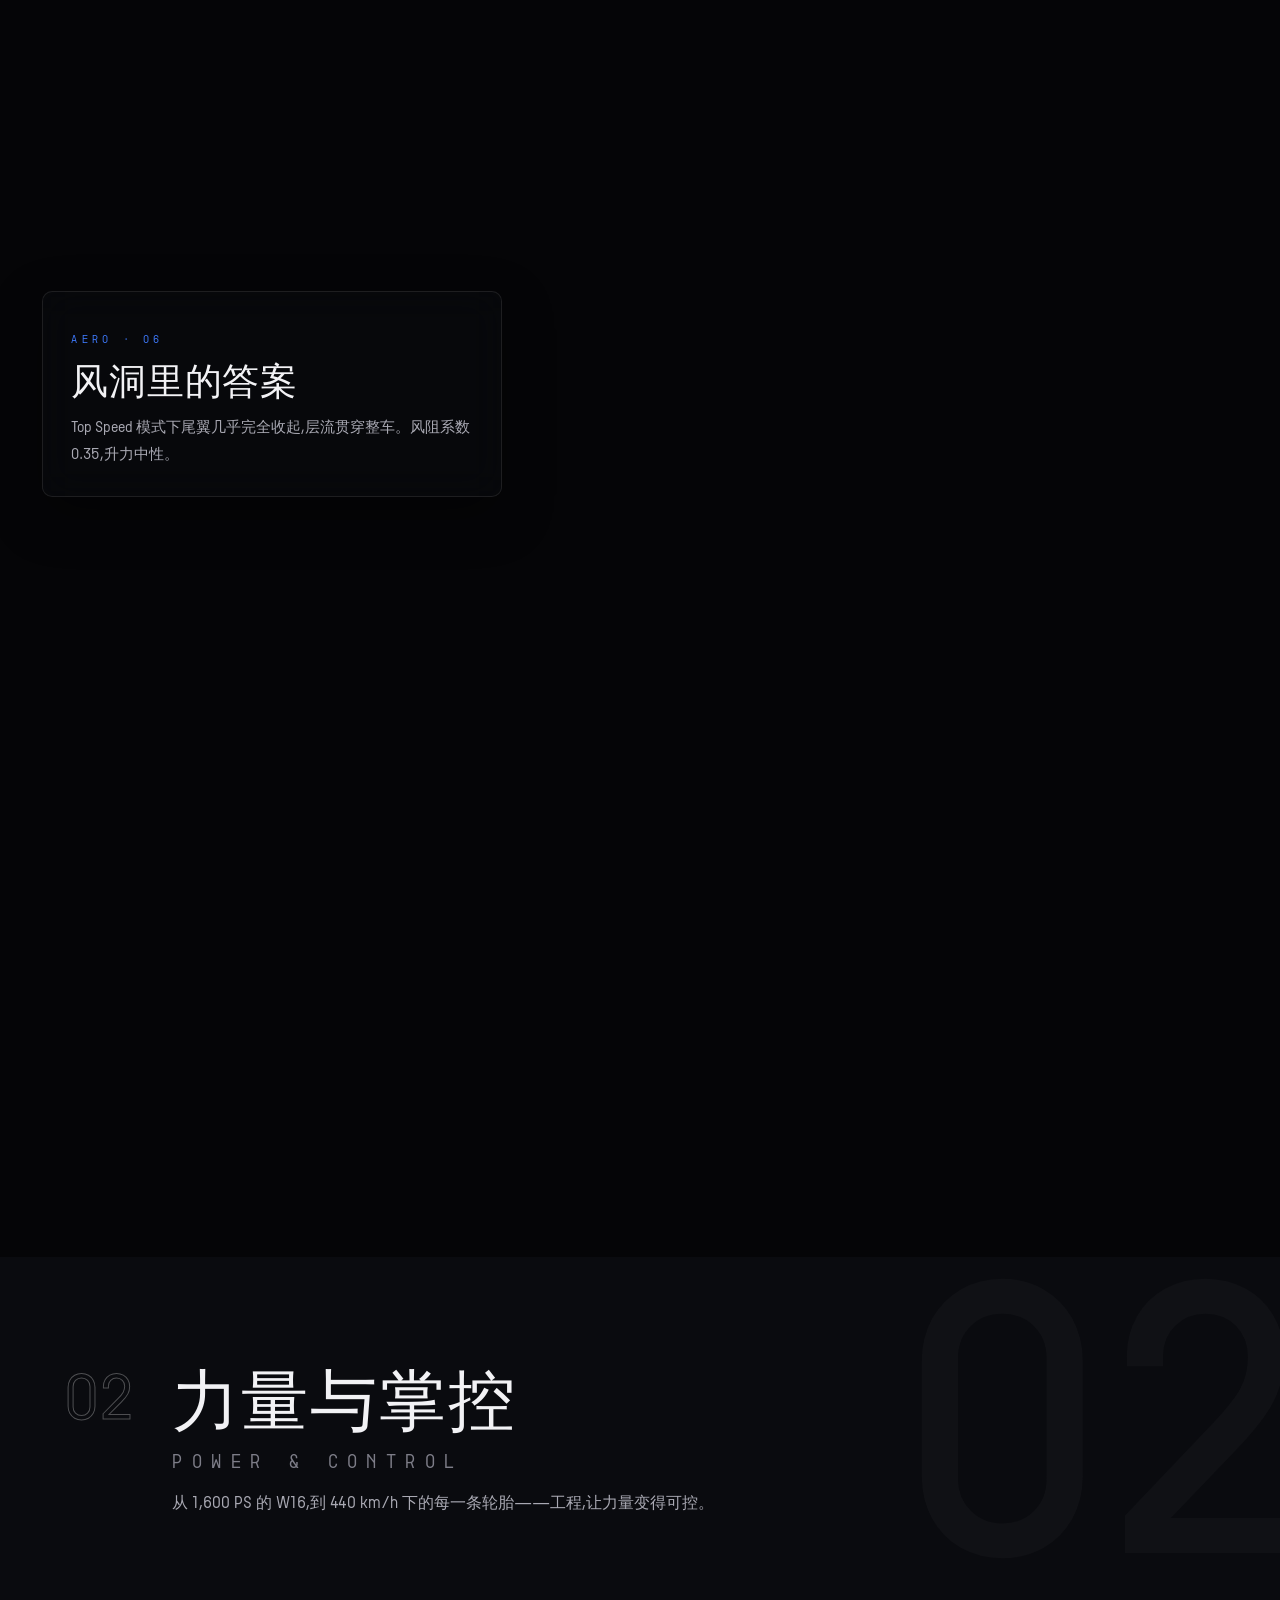
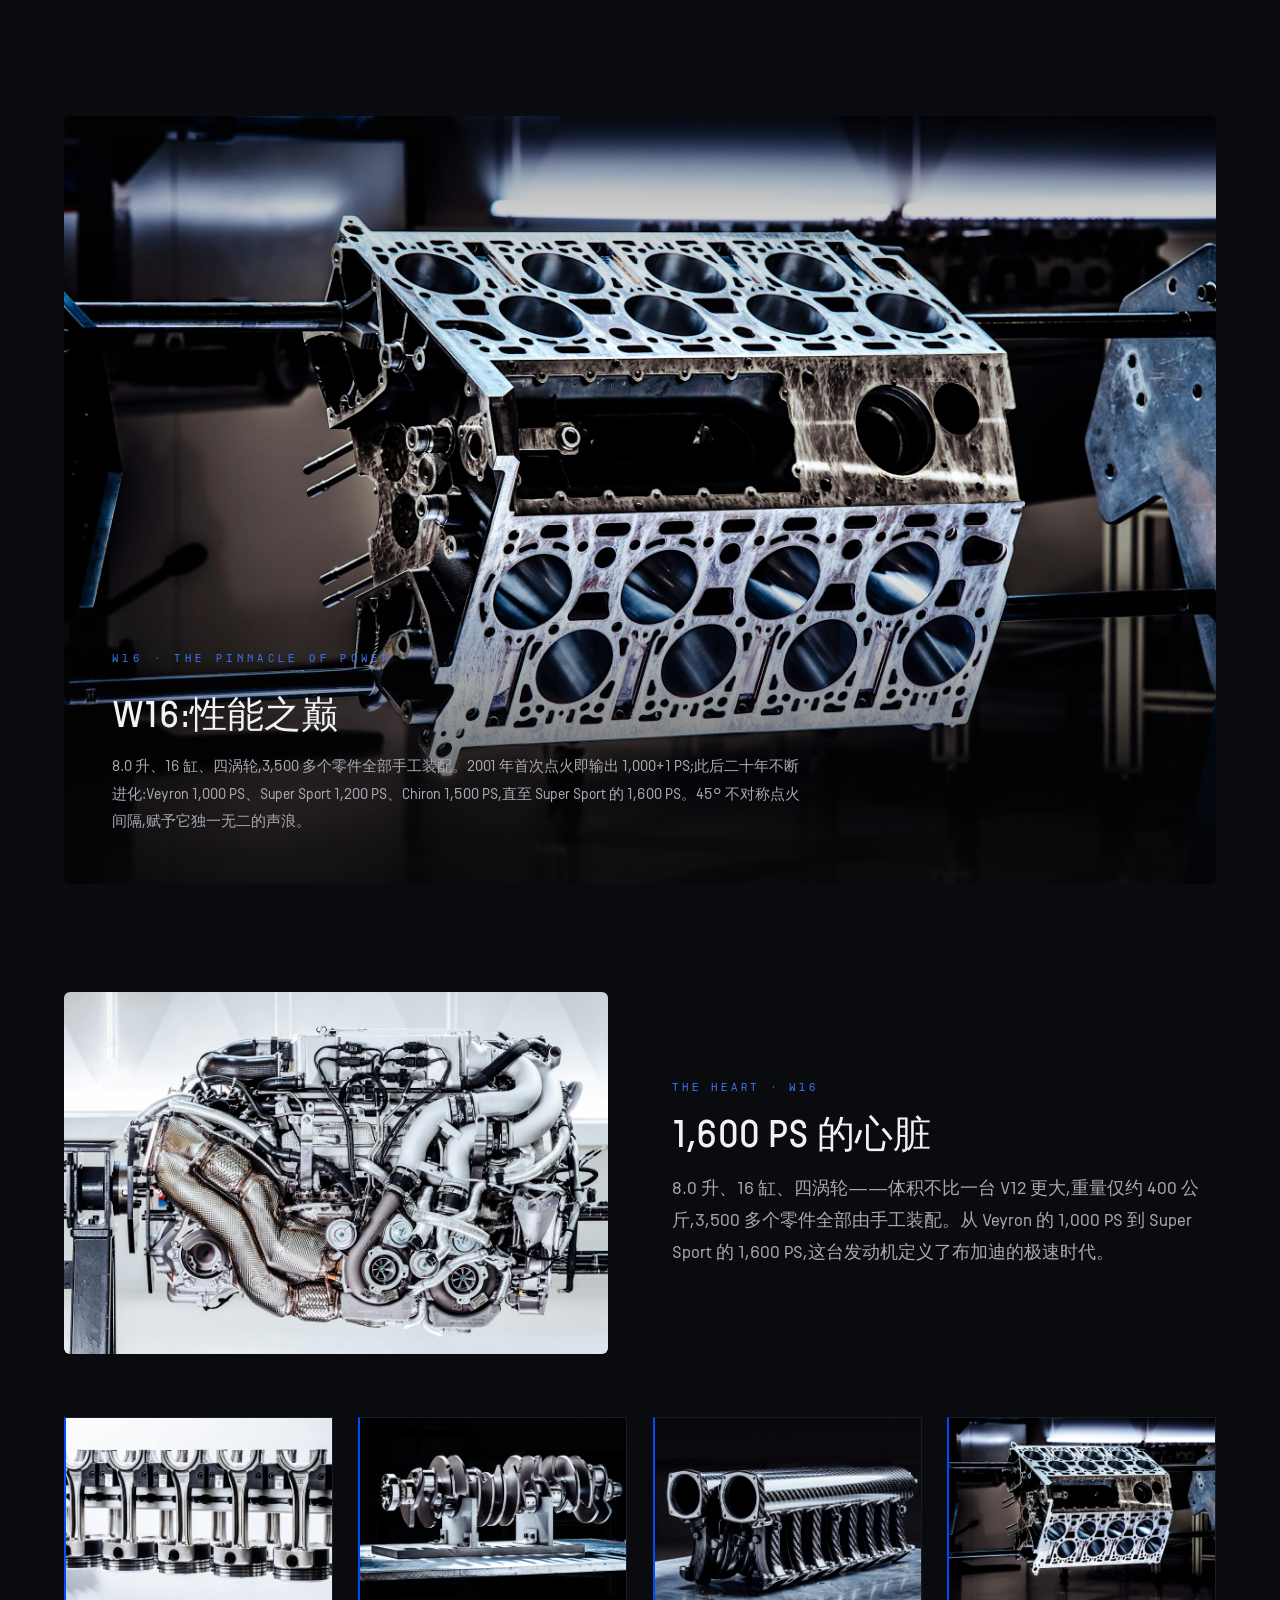
==== commit 94257cdc: "hero 下方新增 HYPERCAR.SITE 门户跳转条(中英双语) - index.html / en.html: hero 结束后、第一章前插入 portal-bar 胶囊跳转条   (H 徽标" ====
--- a/index.html
+++ b/index.html
@@ -68,6 +68,18 @@
   </div>
   <a class="hero__scroll" href="#intro" aria-label="向下滚动">SCROLL</a>
 </section>
+
+<!-- ============ HYPERCAR 门户跳转 ============ -->
+<a class="portal-bar" href="https://www.hypercar.site" target="_blank" rel="noopener" aria-label="HYPERCAR.SITE 门户">
+  <span class="portal-bar__rule" aria-hidden="true"></span>
+  <span class="portal-bar__badge" aria-hidden="true">H</span>
+  <span class="portal-bar__name">HYPERCAR.SITE</span>
+  <span class="portal-bar__sep" aria-hidden="true"></span>
+  <span class="portal-bar__text">超跑传奇集合 · 前往门户</span>
+  <i class="portal-bar__arrow" aria-hidden="true">→</i>
+  <span class="portal-bar__rule portal-bar__rule--r" aria-hidden="true"></span>
+</a>
+
 
 <!-- ============ 序 · 360° + 诞生 + 设计(无章节标题) ============ -->
 <section class="chapter chapter--dark" id="intro" style="padding-top:0;">
--- a/css/style.css
+++ b/css/style.css
@@ -810,7 +810,7 @@
   .gallery__media { position: relative; inset: auto; }
   .g-sticky { position: relative; top: auto; height: 56vw; }
   .g-image { position: absolute; inset: 0; clip-path: inset(0% 0% 0%); opacity: 0; transition: opacity .6s; }
-  .g-image:first-child { opacity: 1; }
+  .g-image:first-of-type { opacity: 1; }
   .g-image.is-on { opacity: 1; }
   .g-text { min-height: auto; padding: clamp(2rem, 6vw, 3rem) clamp(1.25rem, 5vw, 2.5rem); }
   .g-count { display: none; }
@@ -1659,3 +1659,67 @@
 .prose--center .lead { font-size: clamp(1.35rem, 2.6vw, 1.7rem); line-height: 1.9; }
 .prose--center p:not(.lead) { color: var(--ink-dim); font-size: 1.02rem; line-height: 1.9; }
 .prose--center p b { color: var(--ink); }
+/* ---------- HYPERCAR 门户跳转 ---------- */
+.portal-bar {
+  display: flex;
+  align-items: center;
+  gap: 16px;
+  width: fit-content;
+  max-width: calc(100% - 48px);
+  margin: 52px auto 20px;
+  padding: 15px 40px;
+  border: 1.5px solid var(--accent, var(--blue-lux, var(--red, var(--gold))));
+  border-radius: 999px;
+  background: rgba(255, 255, 255, 0.045);
+  color: var(--ink-dim, var(--dim));
+  font-family: var(--font-mono, var(--mono));
+  font-size: 11.5px;
+  letter-spacing: 0.2em;
+  text-decoration: none;
+  transition: border-color .35s, color .35s, background .35s, transform .35s;
+}
+.portal-bar:hover { transform: translateY(-2px); background: rgba(255, 255, 255, 0.09); }
+.portal-bar__rule {
+  width: 36px;
+  height: 1px;
+  flex: none;
+  background: linear-gradient(90deg, transparent, var(--accent, var(--blue-lux, var(--red, var(--gold)))));
+}
+.portal-bar__rule--r { background: linear-gradient(90deg, var(--accent, var(--blue-lux, var(--red, var(--gold)))), transparent); }
+.portal-bar__badge {
+  width: 24px;
+  height: 24px;
+  border-radius: 7px;
+  flex: none;
+  display: grid;
+  place-items: center;
+  background: var(--accent, var(--blue-lux, var(--red, var(--gold))));
+  color: #0b0b0e;
+  font-size: 13px;
+  font-weight: 700;
+  box-shadow: 0 0 14px var(--accent, var(--blue-lux, var(--red, var(--gold))));
+}
+.portal-bar__name {
+  color: var(--accent, var(--blue-lux, var(--red, var(--gold))));
+  font-weight: 700;
+  letter-spacing: 0.24em;
+  white-space: nowrap;
+}
+.portal-bar__sep {
+  width: 1px;
+  height: 16px;
+  flex: none;
+  background: var(--line);
+}
+.portal-bar__text {
+  color: var(--ink-dim, var(--dim));
+  letter-spacing: 0.12em;
+  white-space: nowrap;
+}
+.portal-bar__arrow { font-style: normal; transition: transform .35s; }
+.portal-bar:hover .portal-bar__arrow { transform: translateX(4px); }
+@media (max-width: 720px) {
+  .portal-bar { flex-wrap: wrap; justify-content: center; text-align: center; margin: 30px 20px 14px; padding: 13px 26px; gap: 12px; }
+  .portal-bar__rule { display: none; }
+  .portal-bar__text { white-space: normal; }
+}
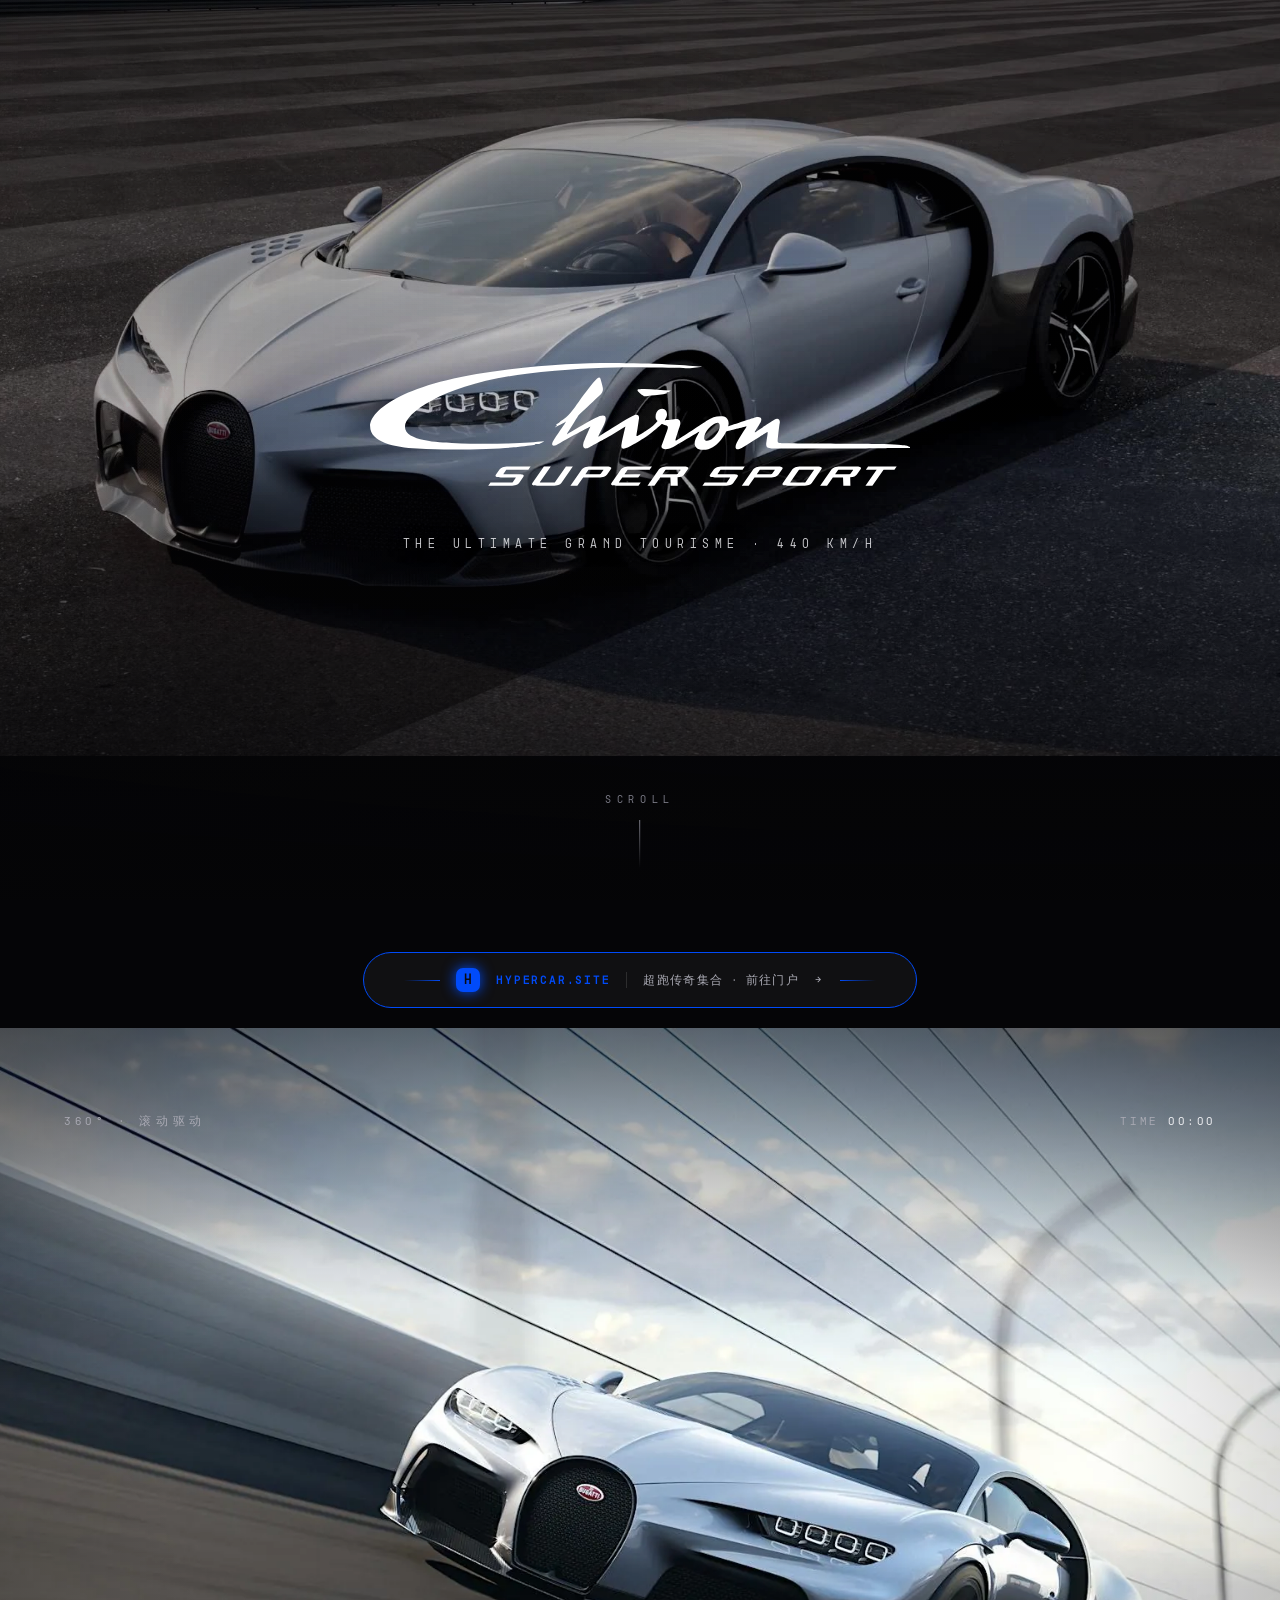
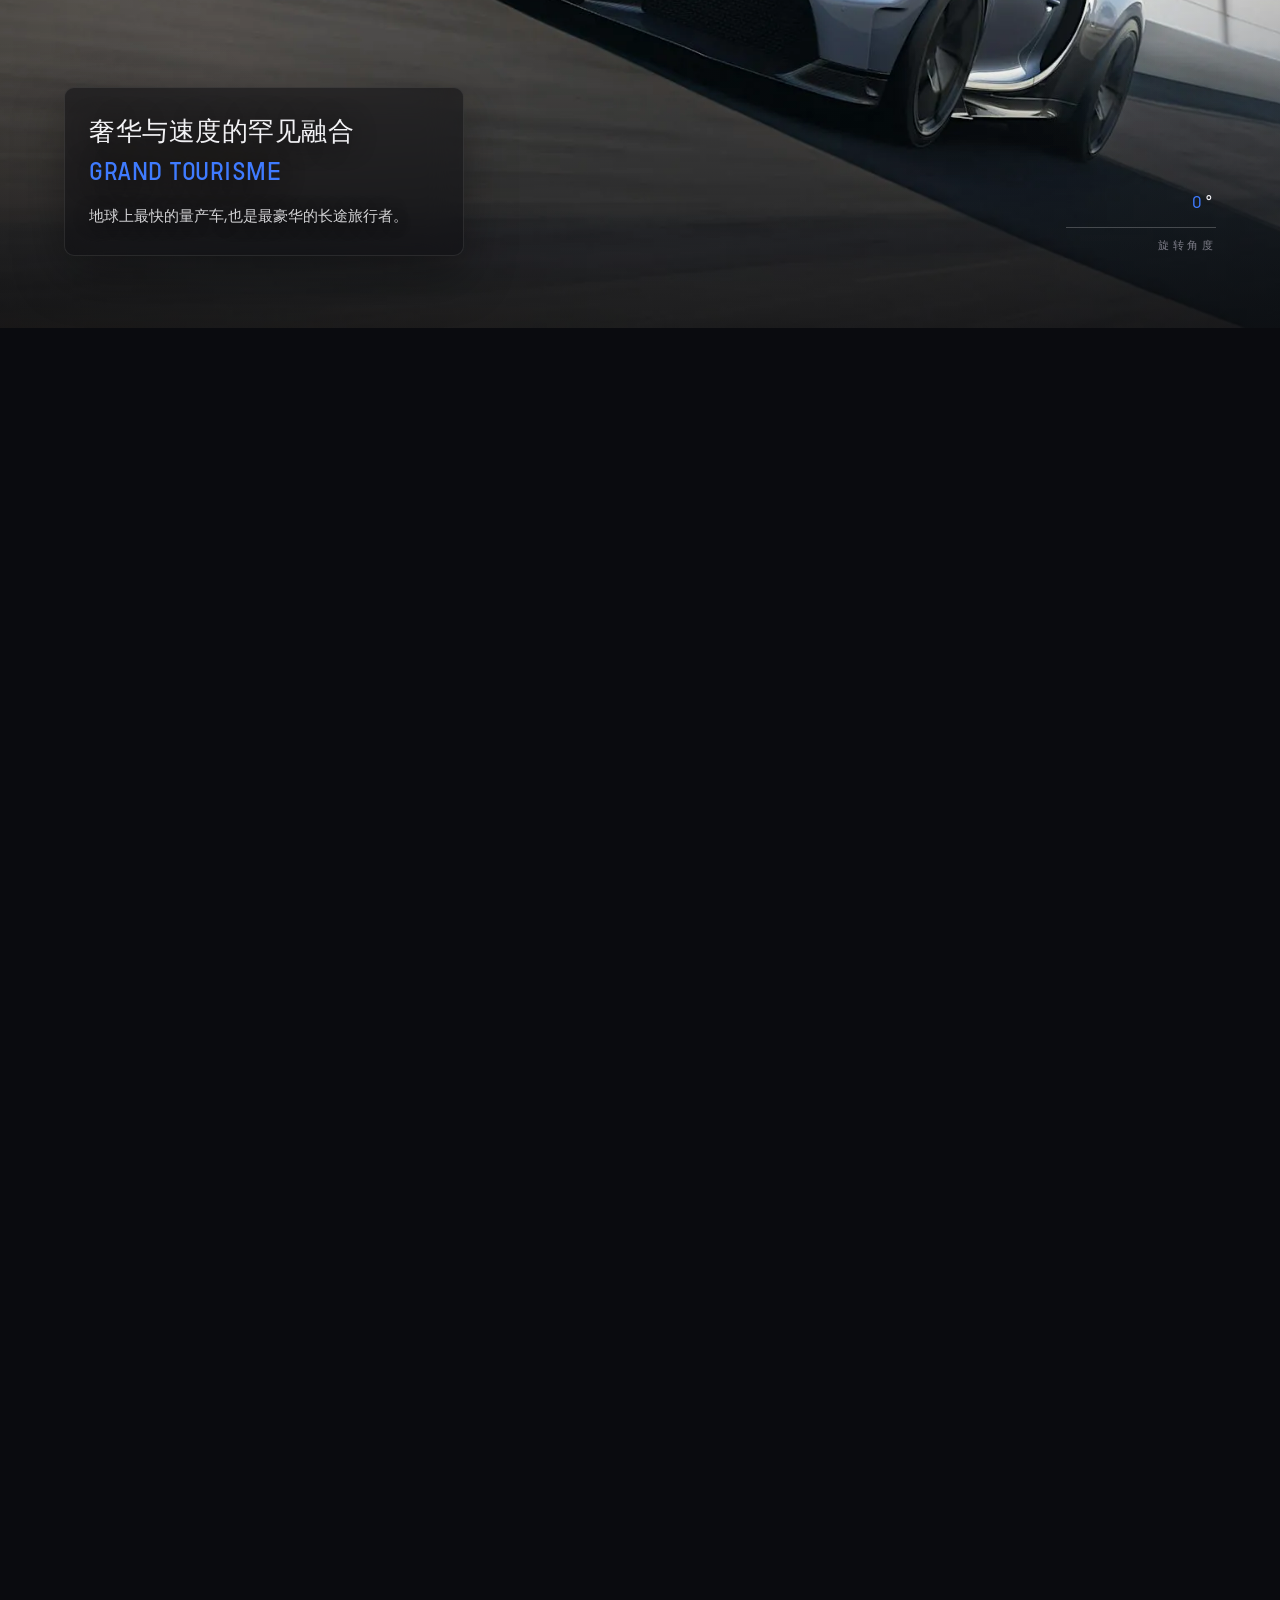
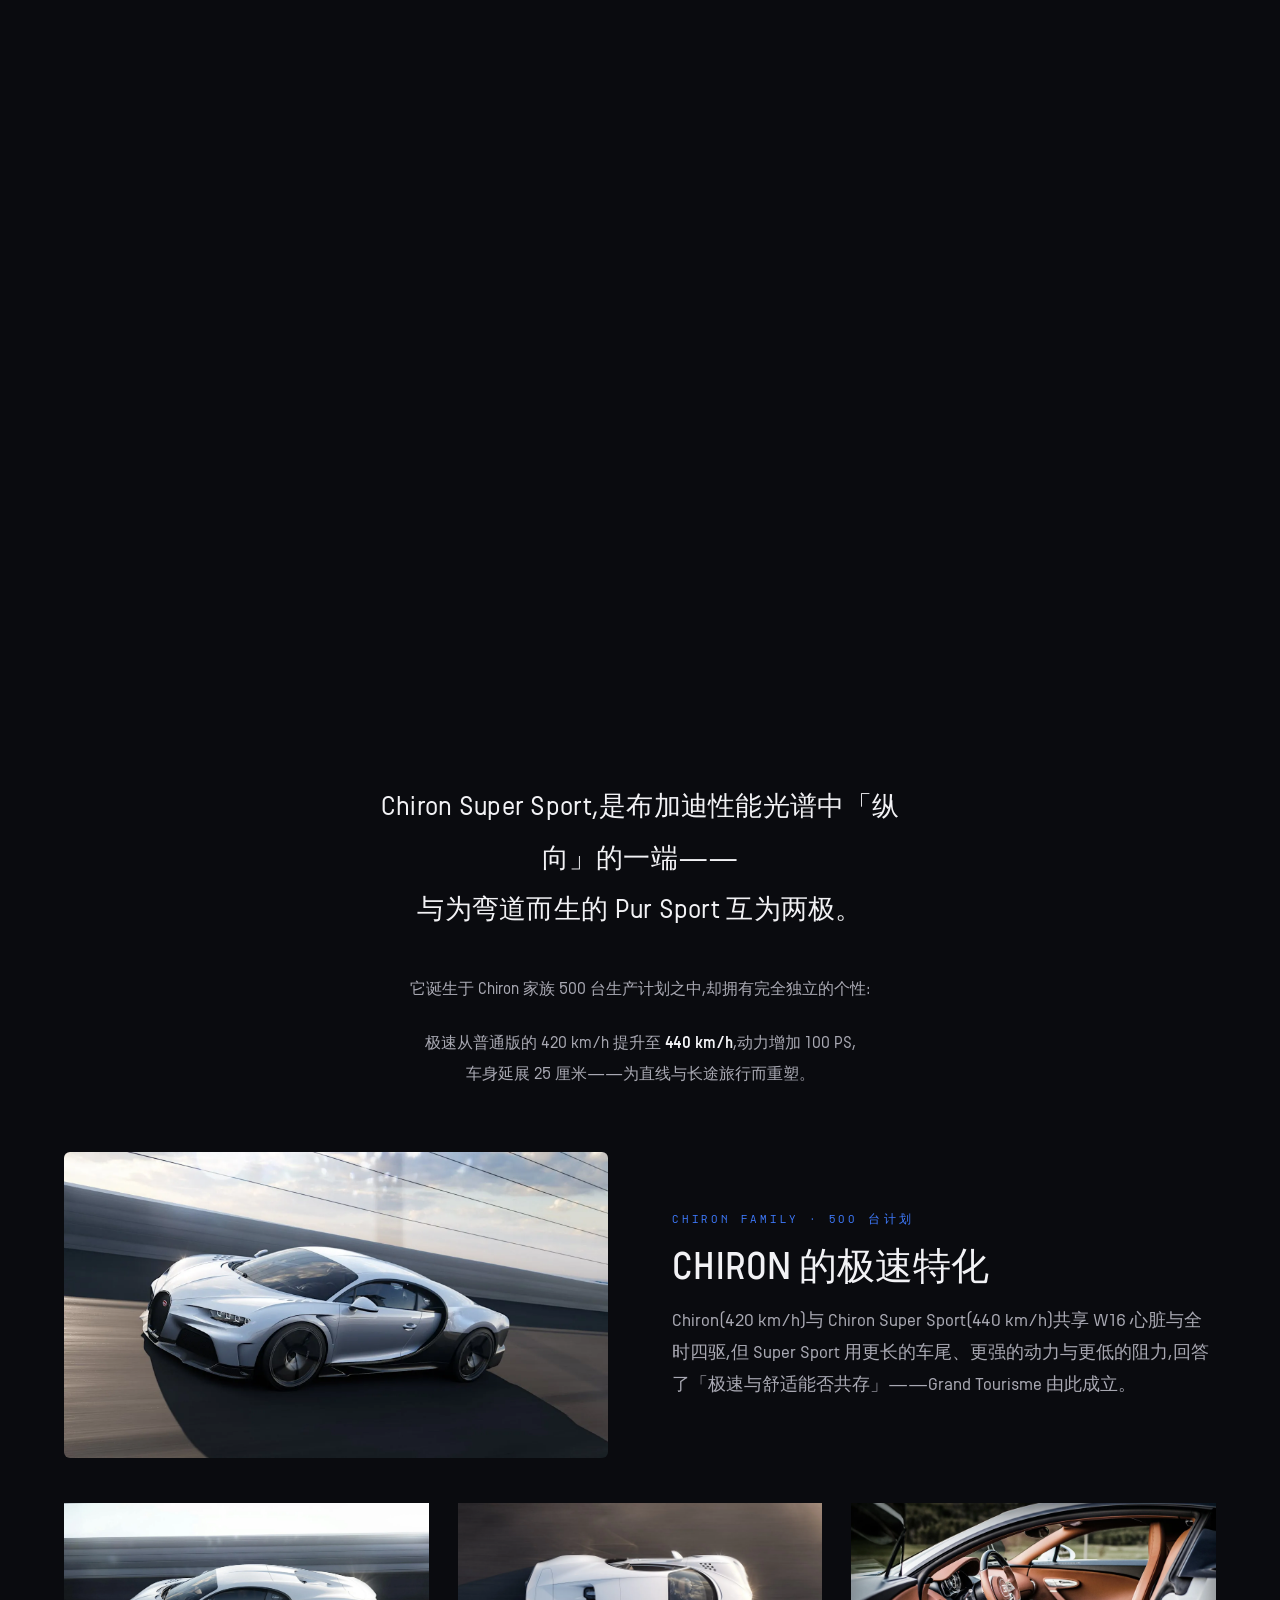
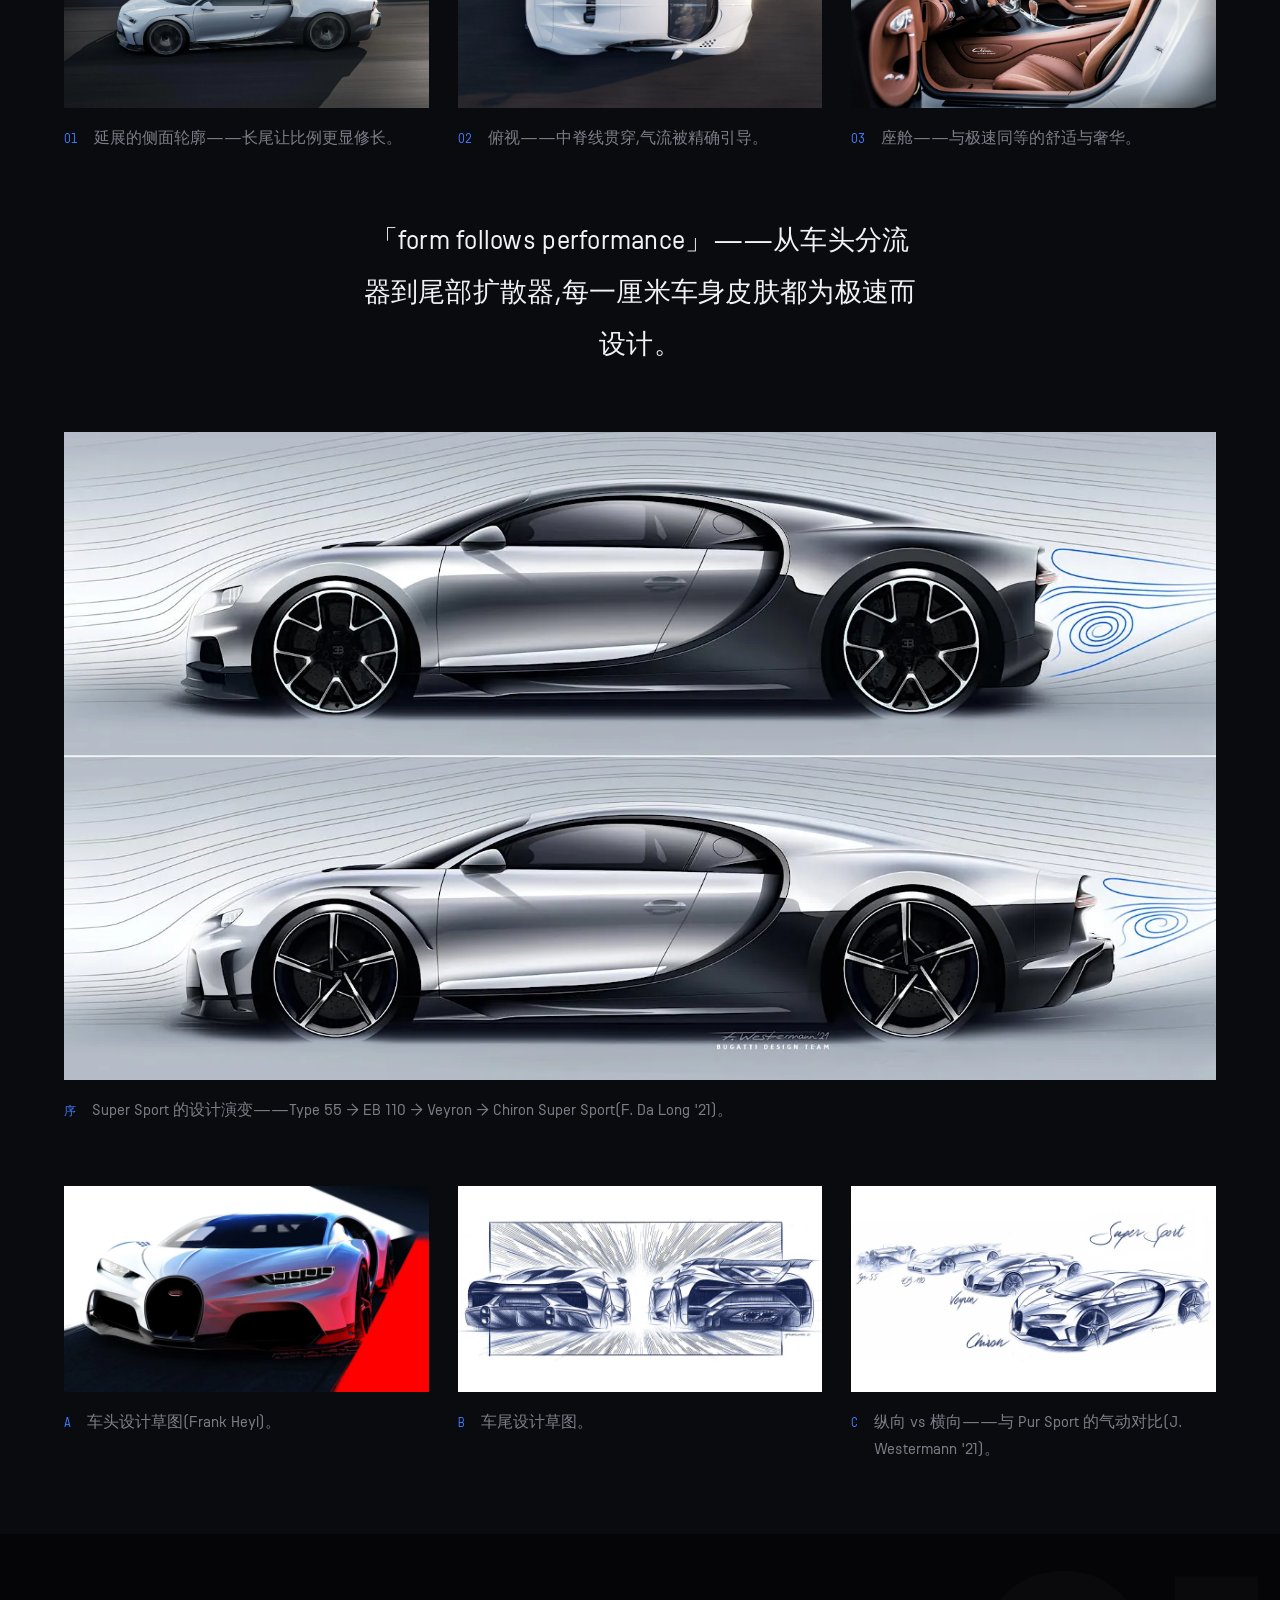
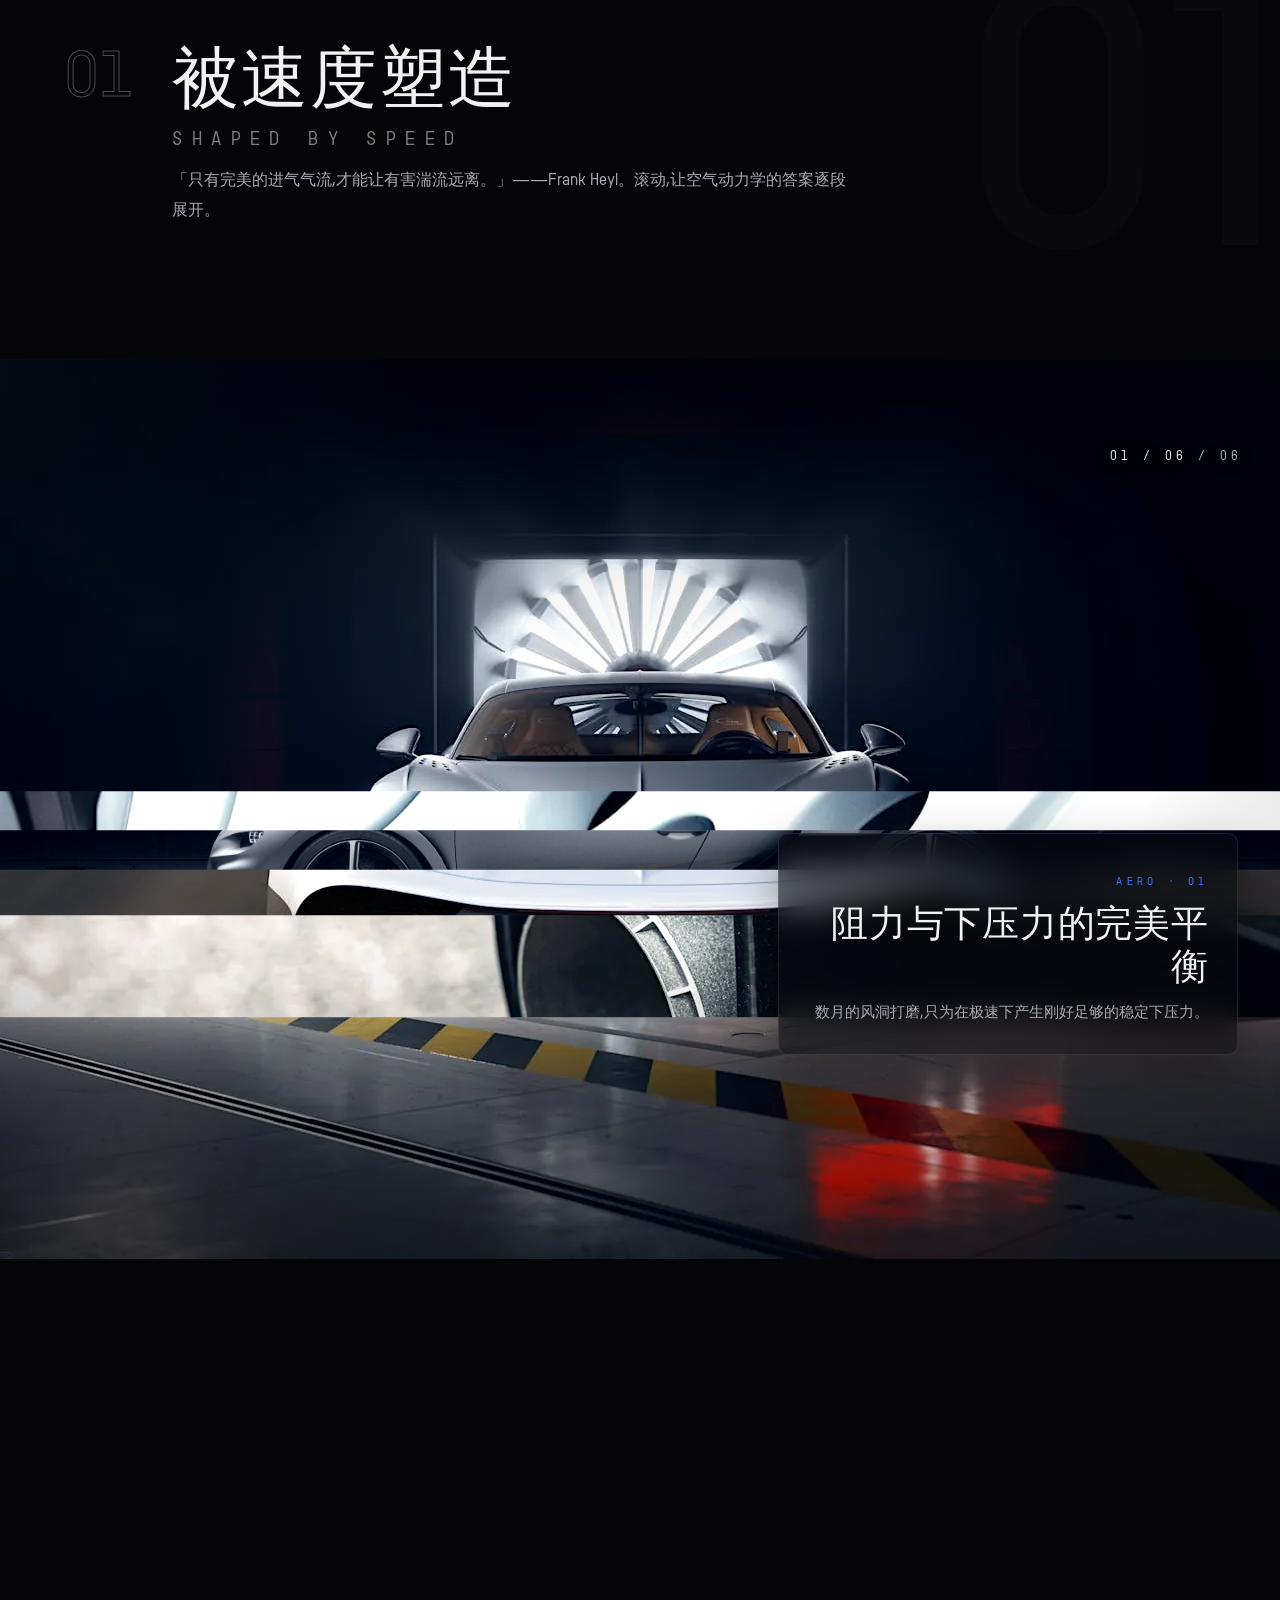
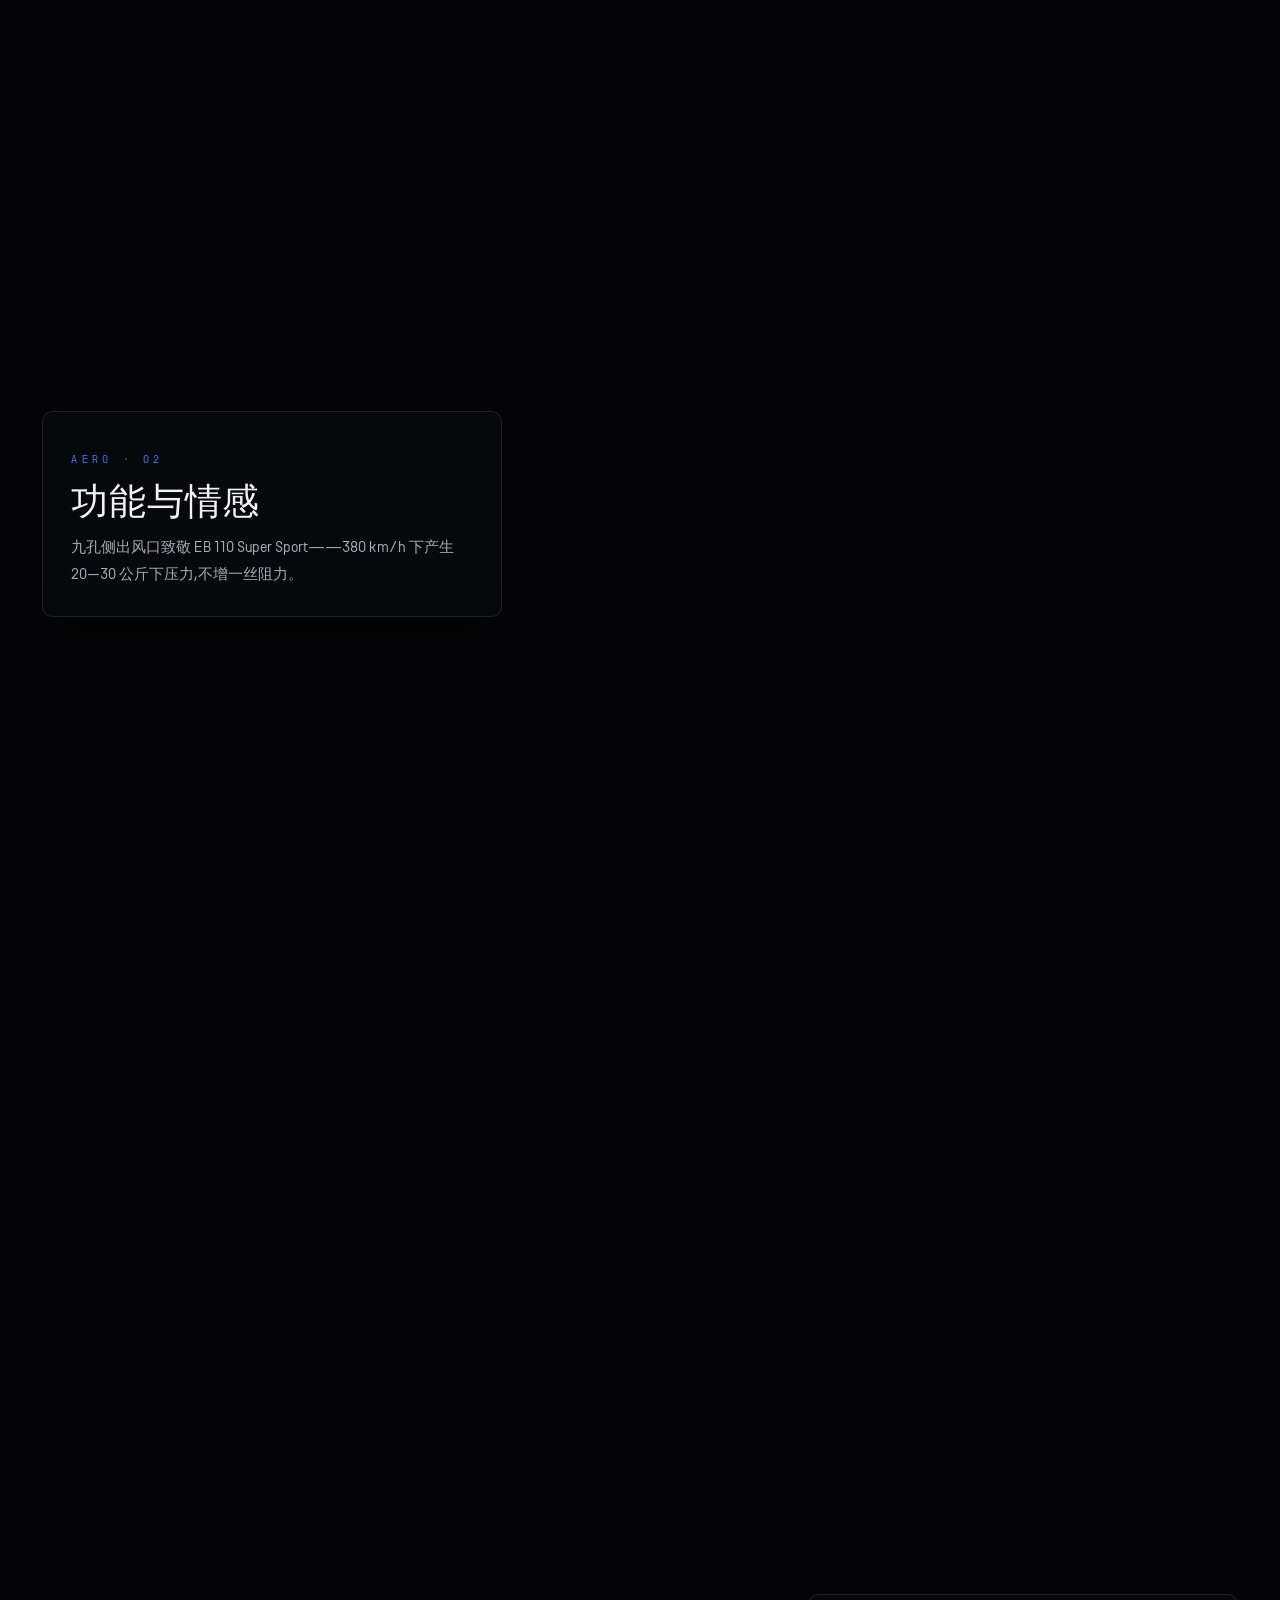
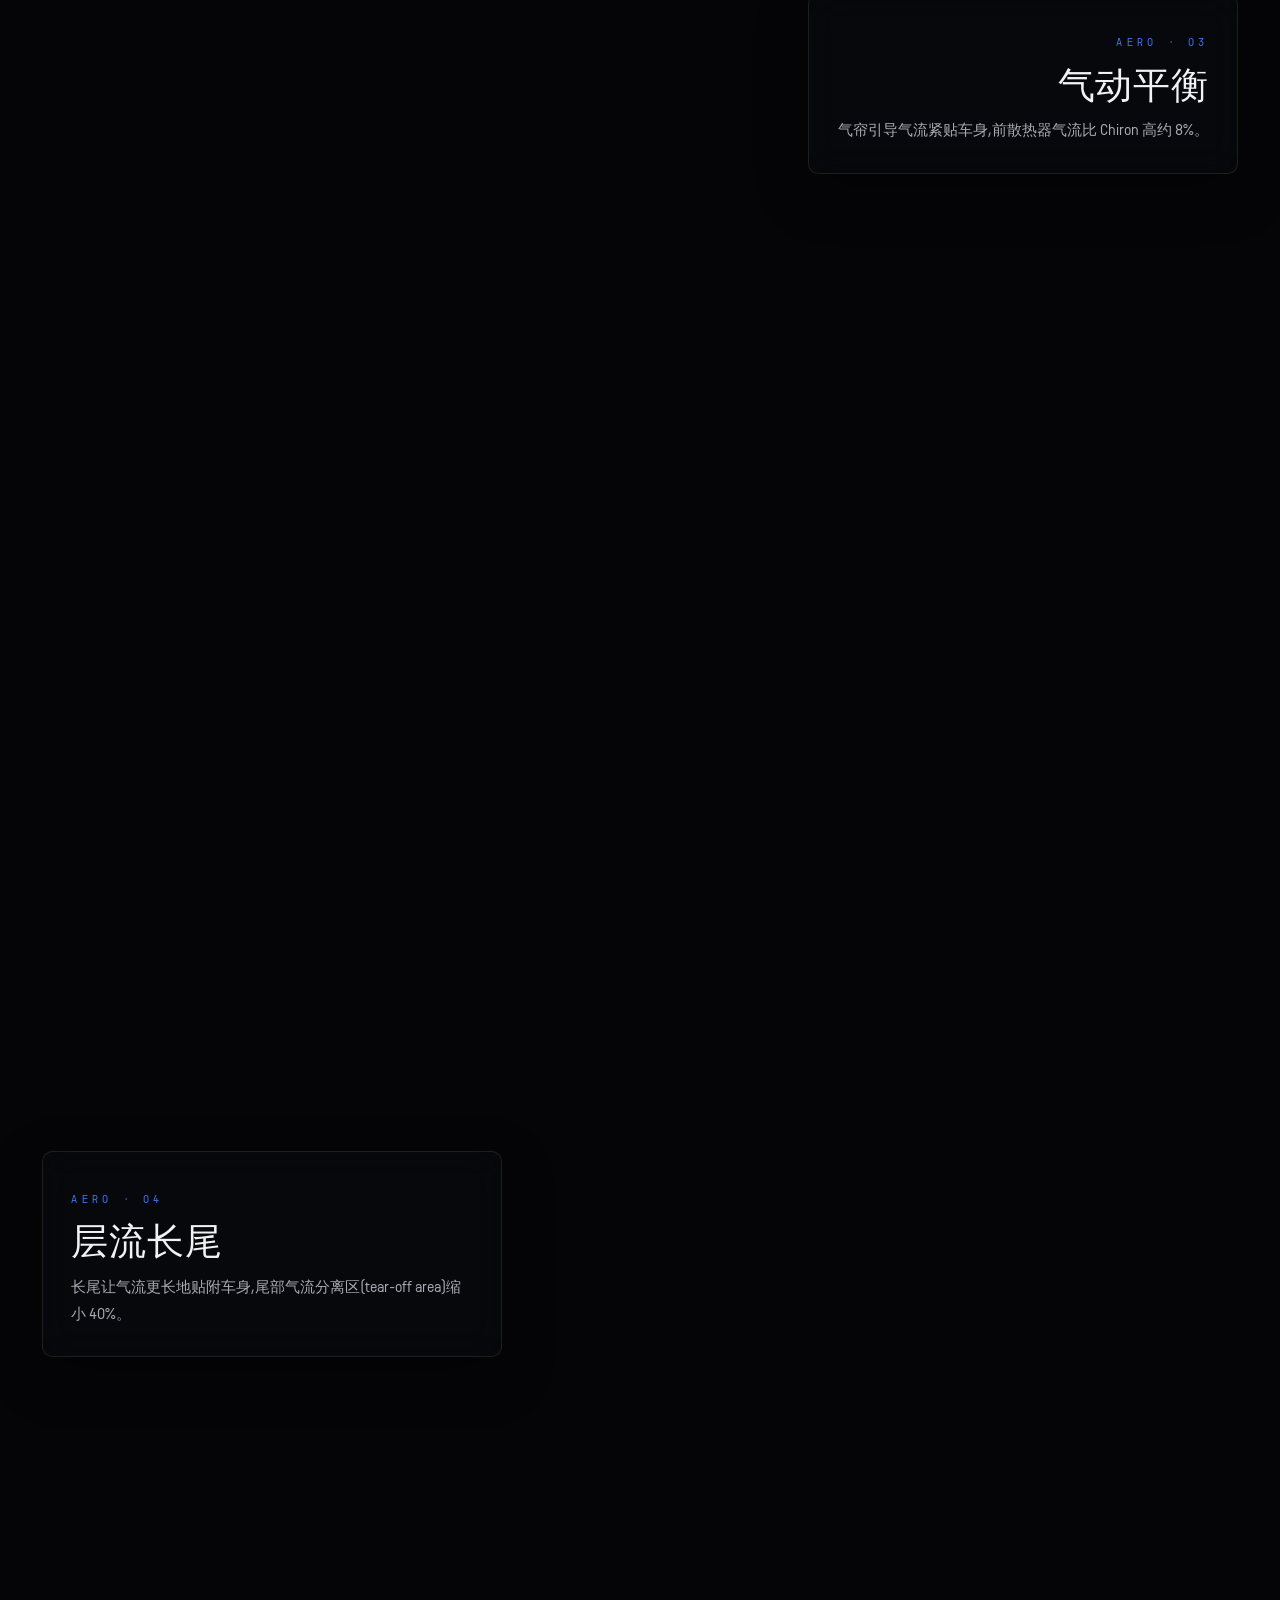
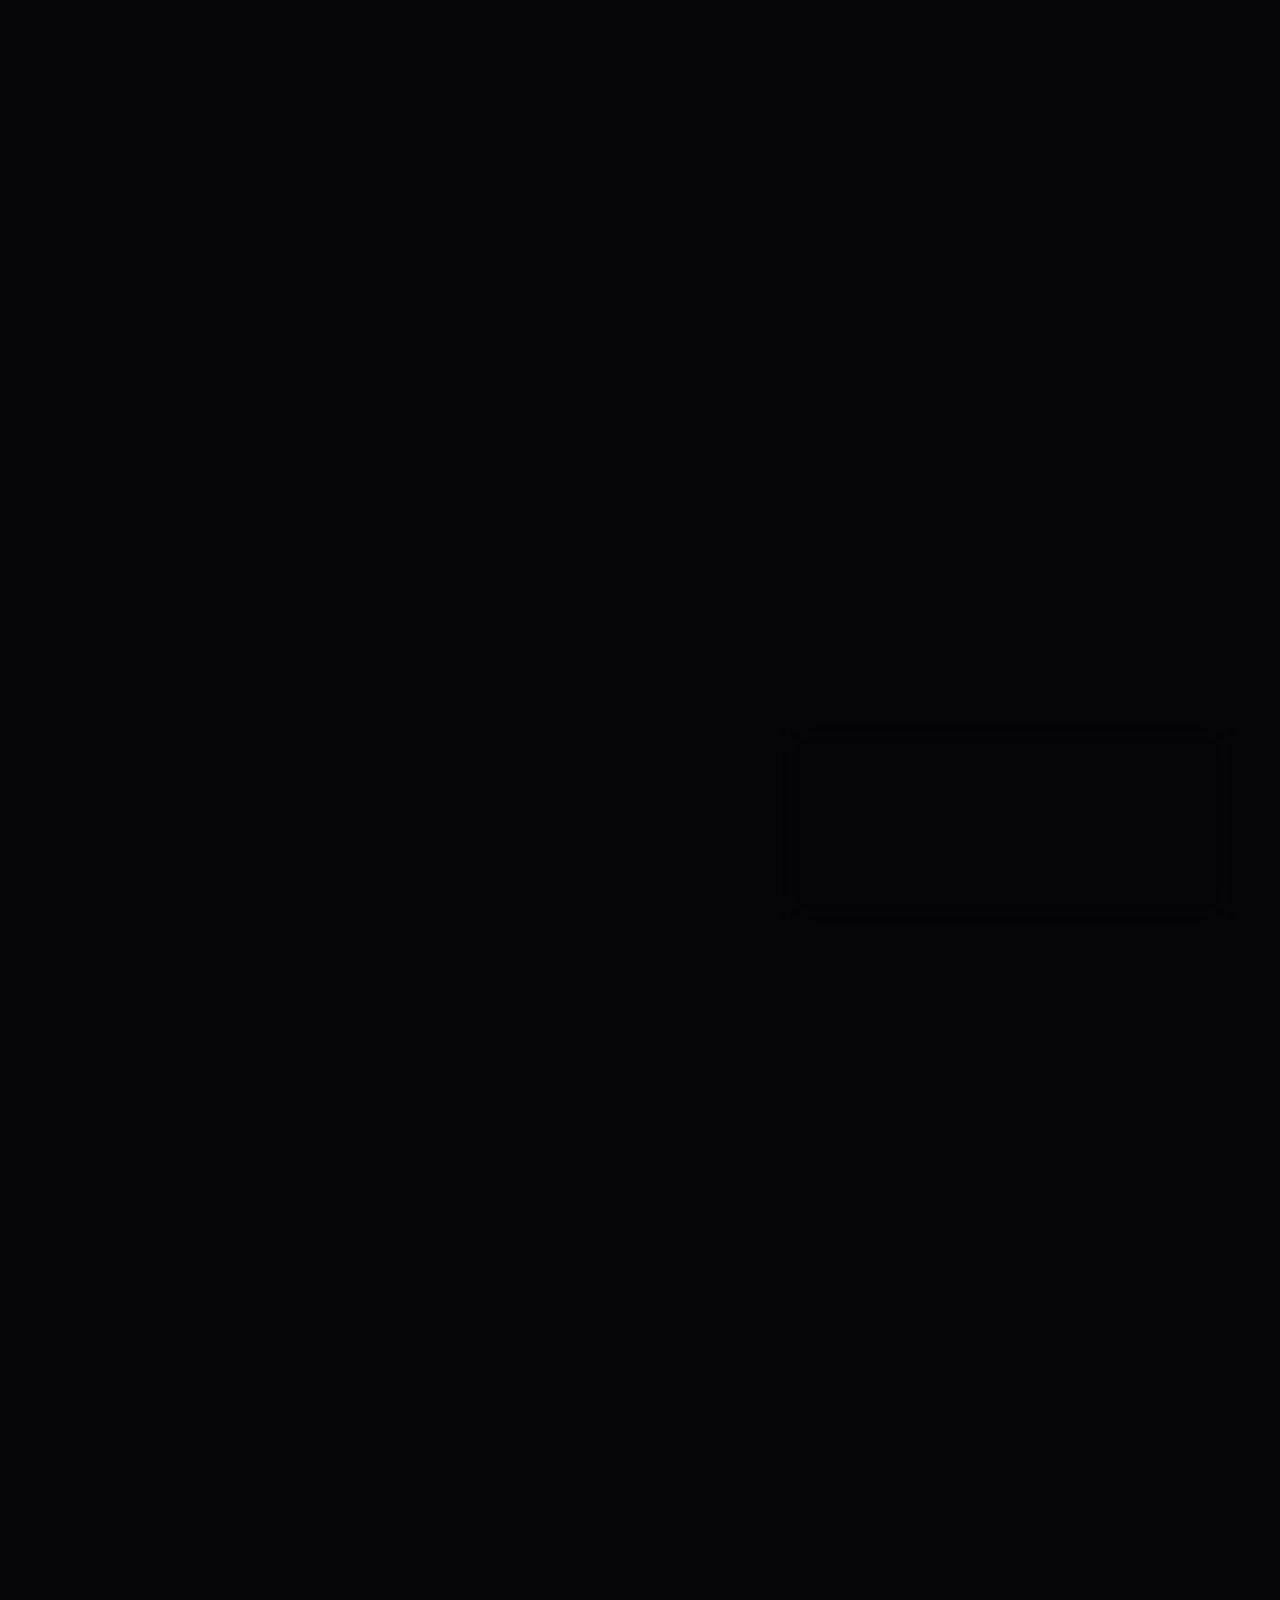
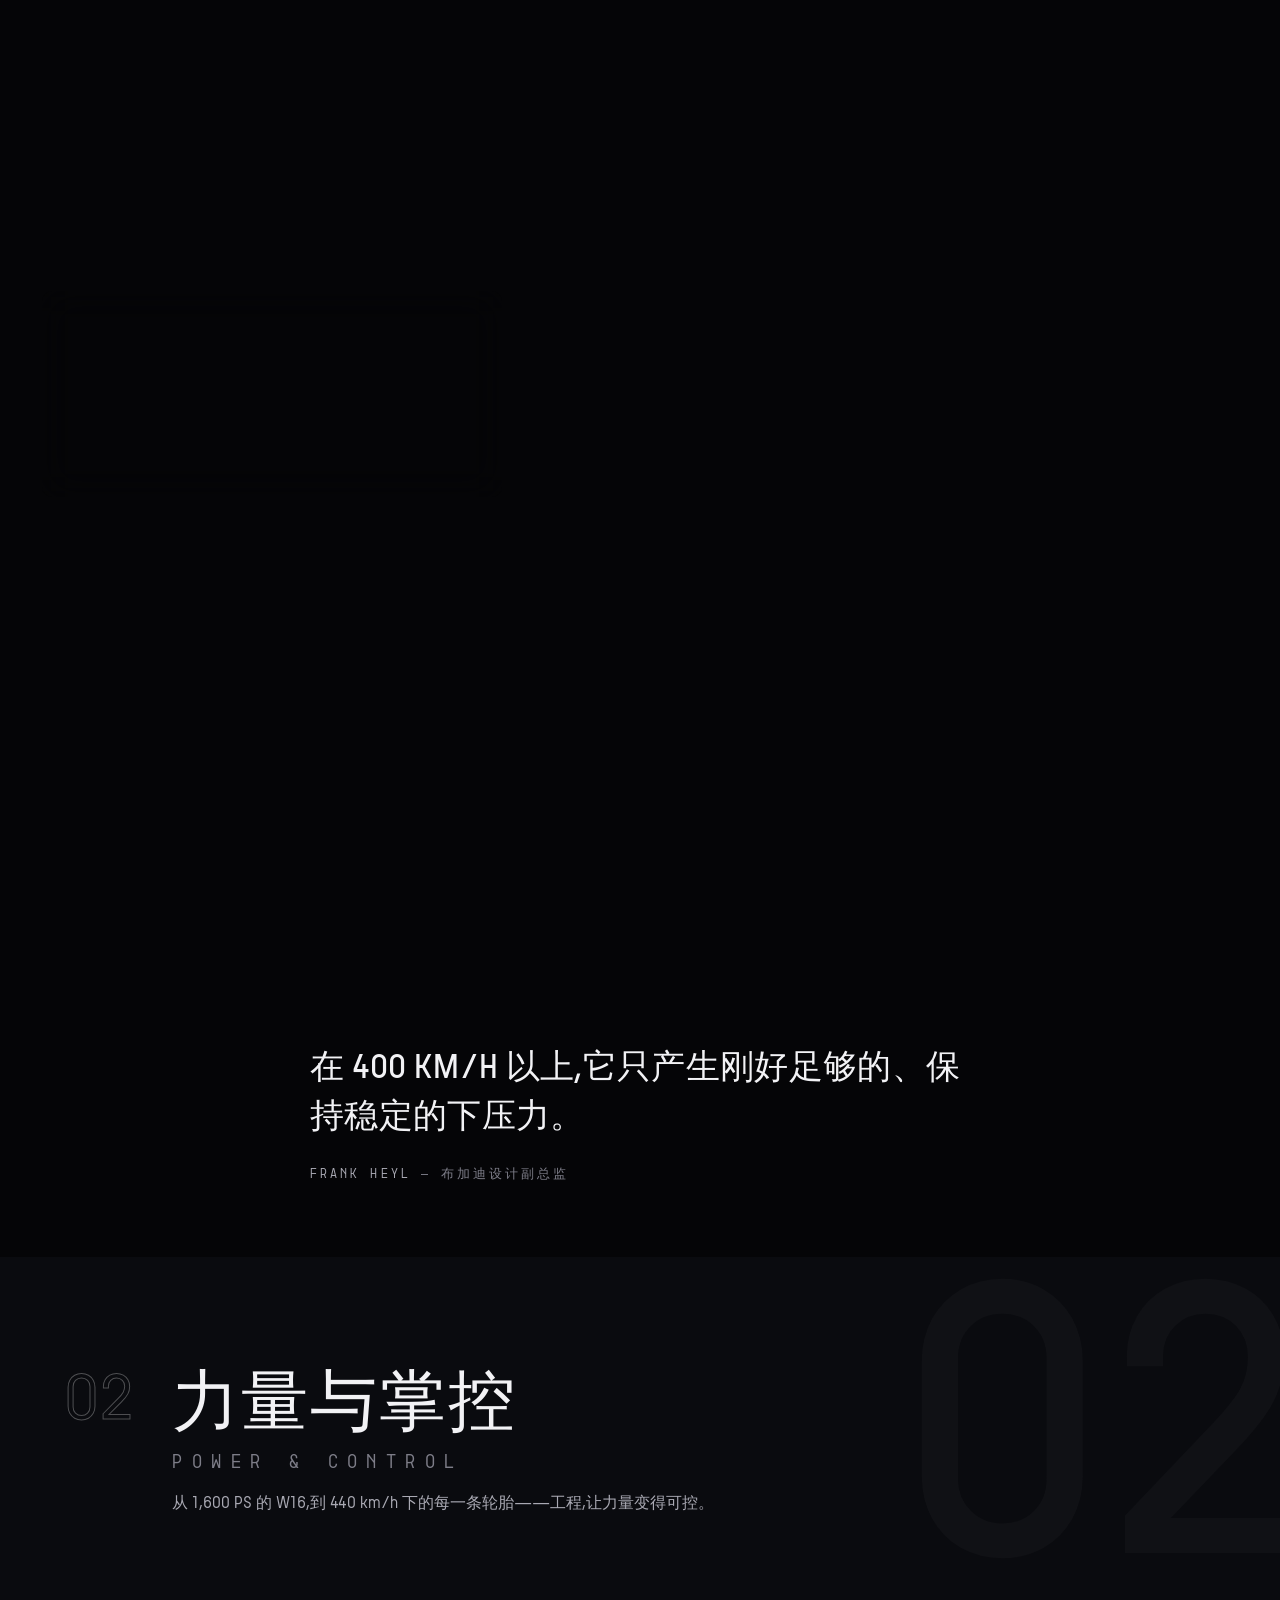
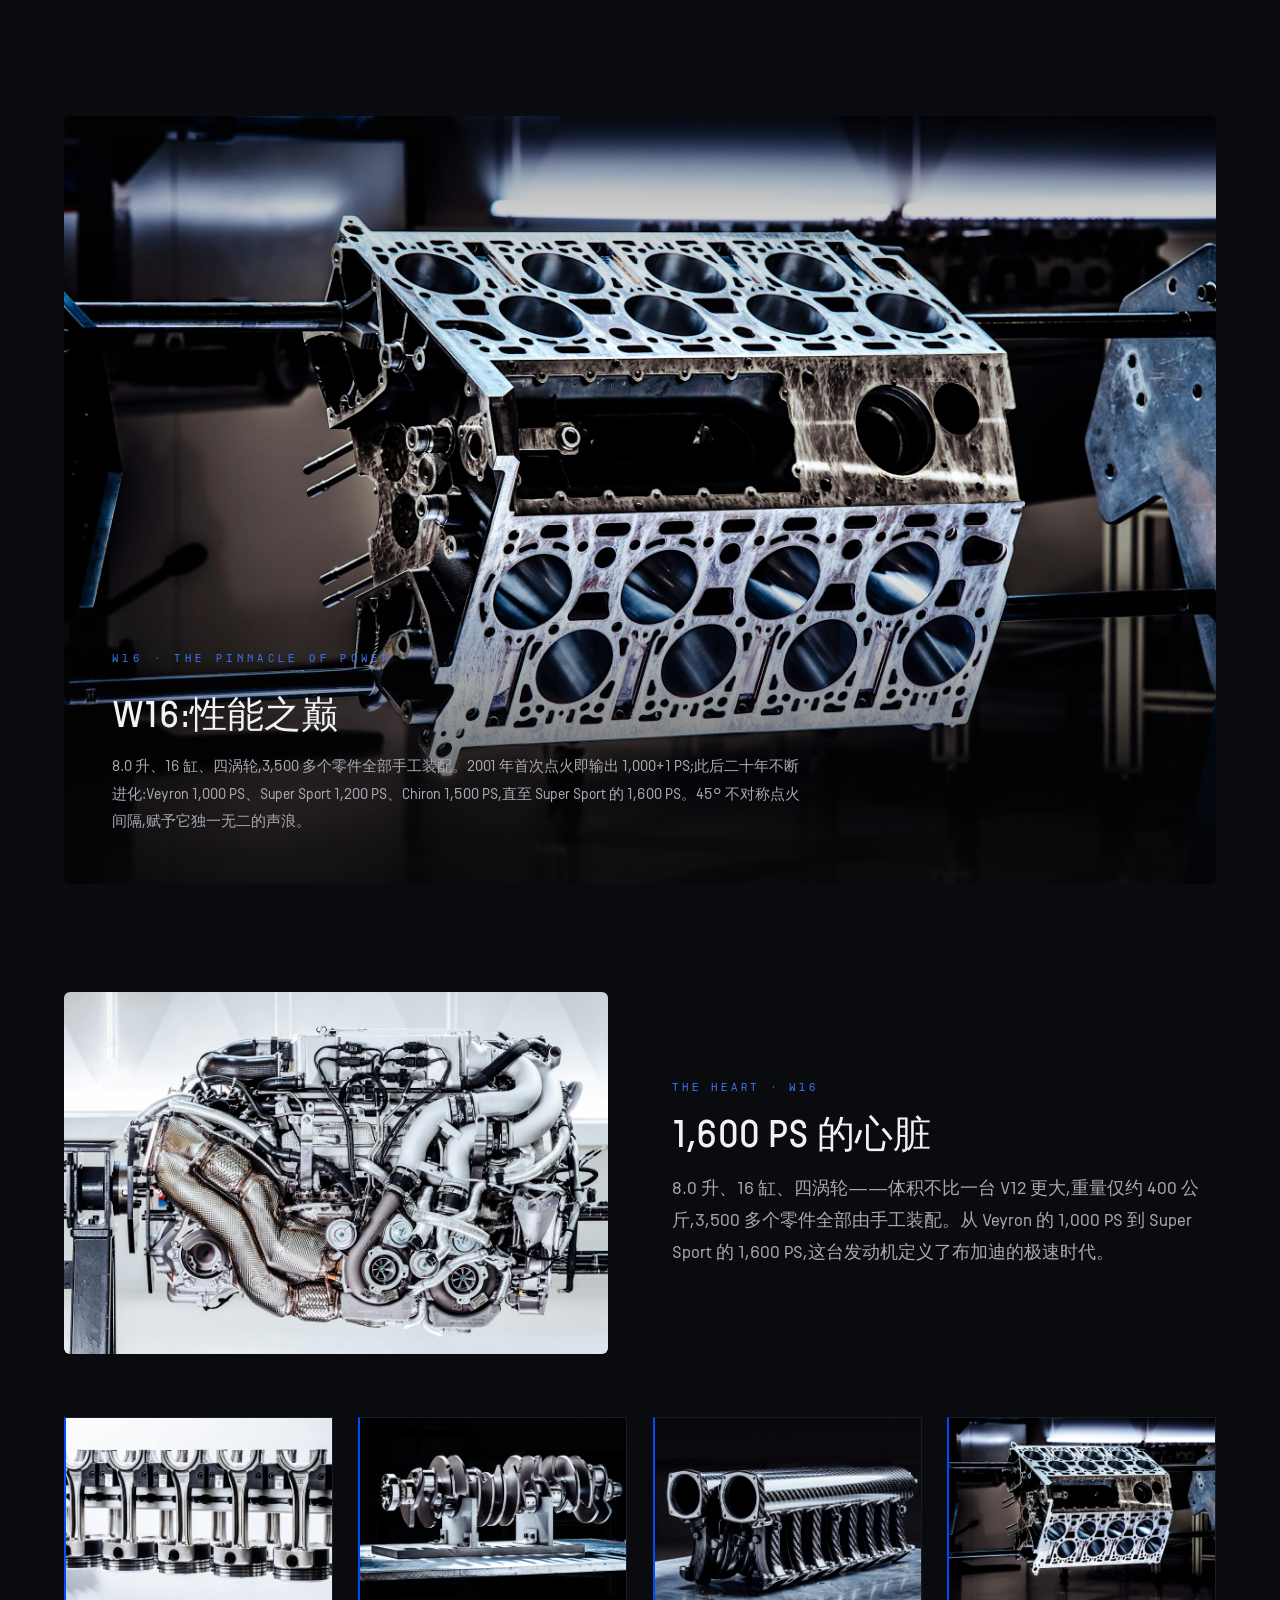
==== commit a699d362: "规范化:接入共享语言逻辑与 SEO 基建,清理未引用素材 - 语言分流改用 shared/v1/lang.js(统一实现,沿用原 localStorage 键与跳转方向) - 新增 robots.tx" ====
--- a/index.html
+++ b/index.html
@@ -9,8 +9,19 @@
 <meta property="og:title" content="CHIRON SUPER SPORT — 布加迪 Chiron Super Sport">
 <meta property="og:description" content="440 km/h · 1,600 PS · 无与伦比的 Grand Tourisme">
 <meta property="og:image" content="img/hero-poster.webp">
-<link rel="stylesheet" href="css/style.css?v=3">
+<link rel="stylesheet" href="shared/v1/components.css">
+<link rel="stylesheet" href="css/style.css?v=4">
 <link rel="icon" href="data:image/svg+xml,%3Csvg xmlns='http://www.w3.org/2000/svg' viewBox='0 0 100 100'%3E%3Crect width='100' height='100' fill='%230b0b0d'/%3E%3Ctext x='50' y='70' font-size='56' text-anchor='middle' fill='%23f4f2ee' font-family='serif'%3EC%3C/text%3E%3C/svg%3E">
+<!-- hc:seo:start -->
+<!-- generated by tools/seo.py · cars.json · 2026-09-11 -->
+<link rel="canonical" href="https://chironss.hypercar.site/">
+<link rel="alternate" hreflang="zh-CN" href="https://chironss.hypercar.site/">
+<link rel="alternate" hreflang="en" href="https://chironss.hypercar.site/en.html">
+<link rel="alternate" hreflang="x-default" href="https://chironss.hypercar.site/">
+<script type="application/ld+json">
+{"@context":"https://schema.org","@type":"Car","name":"Bugatti Chiron Super Sport","brand":{"@type":"Brand","name":"Bugatti"},"model":"Chiron Super Sport","url":"https://chironss.hypercar.site/","description":"为极速而生 · 440 km/h","productionDate":"2021","image":"https://chironss.hypercar.site/img/hero-poster.webp","additionalProperty":[{"@type":"PropertyValue","name":"最大功率","value":"1600 hp"},{"@type":"PropertyValue","name":"极速","value":"440 km/h"},{"@type":"PropertyValue","name":"限量生产","value":"60 台"}]}
+</script>
+<!-- hc:seo:end -->
 </head>
 <body>
 
@@ -948,7 +959,7 @@
   </div>
 </footer>
 
-<script src="js/lang-detect.js?v=3"></script>
+<script src="shared/v1/lang.js" data-strategy="ip" data-key="chiron-lang" data-fallback="ipinfo" data-direction="both" data-zh="index.html" data-en="en.html" defer></script>
 <script src="js/main.js?v=3"></script>
 </body>
 </html>
--- a/shared/v1/components.css
+++ b/shared/v1/components.css
@@ -0,0 +1,83 @@
+/* ==========================================================================
+   shared/v1/components.css — hypercar 站点群共享组件
+   --------------------------------------------------------------------------
+   只收录**经实测逐字节相同**的组件。抽取工具:
+     tools/extract_component.py --component <名> --from <来源站>
+   依据:tools/analyze_css.py 的重合度报告。差异站一律不合并。
+   引用顺序:components.css 必须在各站 theme.css / page.css 之前,
+   这样站点级覆盖仍然生效。
+   ========================================================================== */
+
+/* === portal-bar : begin === */
+/* ---------- HYPERCAR 门户跳转 ---------- */
+.portal-bar {
+  display: flex;
+  align-items: center;
+  gap: 16px;
+  width: fit-content;
+  max-width: calc(100% - 48px);
+  margin: 52px auto 20px;
+  padding: 15px 40px;
+  border: 1.5px solid var(--accent, var(--blue-lux, var(--red, var(--gold))));
+  border-radius: 999px;
+  background: rgba(255, 255, 255, 0.045);
+  color: var(--ink-dim, var(--dim));
+  font-family: var(--font-mono, var(--mono));
+  font-size: 11.5px;
+  letter-spacing: 0.2em;
+  text-decoration: none;
+  transition: border-color .35s, color .35s, background .35s, transform .35s;
+}
+.portal-bar:hover { transform: translateY(-2px); background: rgba(255, 255, 255, 0.09); }
+.portal-bar__rule {
+  width: 36px;
+  height: 1px;
+  flex: none;
+  background: linear-gradient(90deg, transparent, var(--accent, var(--blue-lux, var(--red, var(--gold)))));
+}
+.portal-bar__rule--r { background: linear-gradient(90deg, var(--accent, var(--blue-lux, var(--red, var(--gold)))), transparent); }
+.portal-bar__badge {
+  width: 24px;
+  height: 24px;
+  border-radius: 7px;
+  flex: none;
+  display: grid;
+  place-items: center;
+  background: var(--accent, var(--blue-lux, var(--red, var(--gold))));
+  color: #0b0b0e;
+  font-size: 13px;
+  font-weight: 700;
+  box-shadow: 0 0 14px var(--accent, var(--blue-lux, var(--red, var(--gold))));
+}
+.portal-bar__name {
+  color: var(--accent, var(--blue-lux, var(--red, var(--gold))));
+  font-weight: 700;
+  letter-spacing: 0.24em;
+  white-space: nowrap;
+}
+.portal-bar__sep {
+  width: 1px;
+  height: 16px;
+  flex: none;
+  background: var(--line);
+}
+.portal-bar__text {
+  color: var(--ink-dim, var(--dim));
+  letter-spacing: 0.12em;
+  white-space: nowrap;
+}
+.portal-bar__arrow { font-style: normal; transition: transform .35s; }
+.portal-bar:hover .portal-bar__arrow { transform: translateX(4px); }
+@media (max-width: 720px) {
+
+    .portal-bar { flex-wrap: wrap; justify-content: center; text-align: center; margin: 30px 20px 14px; padding: 13px 26px; gap: 12px; }
+}
+@media (max-width: 720px) {
+
+    .portal-bar__rule { display: none; }
+}
+@media (max-width: 720px) {
+
+    .portal-bar__text { white-space: normal; }
+}
+/* === portal-bar : end === */
--- a/css/style.css
+++ b/css/style.css
@@ -1382,7 +1382,6 @@
   .hero__title { font-size: clamp(2.6rem, 12.5vw, 4.6rem); }
 }
 
-
 /* 规格章顶部数字条(原性能章数据融入) */
 .spec-nums {
   display: grid;
@@ -1411,7 +1410,6 @@
   color: var(--ink-faint);
 }
 @media (max-width: 720px) { .spec-nums { grid-template-columns: repeat(2, 1fr); } }
-
 
 /* ---------- 页脚(divo 同款:Hypercar 跳转 + 联系方式) ---------- */
 .footer__portal {
@@ -1527,7 +1525,6 @@
 .footer__disclaimer p.mono a { color: var(--ink-dim); border-bottom: 1px solid var(--line); transition: color 0.3s; }
 .footer__disclaimer p.mono a:hover { color: var(--ink); }
 
-
 /* ---------- 数据小卡(f80 风格:顶部色条 + 大数字) ---------- */
 .bigstats {
   display: grid;
@@ -1659,67 +1656,5 @@
 .prose--center .lead { font-size: clamp(1.35rem, 2.6vw, 1.7rem); line-height: 1.9; }
 .prose--center p:not(.lead) { color: var(--ink-dim); font-size: 1.02rem; line-height: 1.9; }
 .prose--center p b { color: var(--ink); }
-/* ---------- HYPERCAR 门户跳转 ---------- */
-.portal-bar {
-  display: flex;
-  align-items: center;
-  gap: 16px;
-  width: fit-content;
-  max-width: calc(100% - 48px);
-  margin: 52px auto 20px;
-  padding: 15px 40px;
-  border: 1.5px solid var(--accent, var(--blue-lux, var(--red, var(--gold))));
-  border-radius: 999px;
-  background: rgba(255, 255, 255, 0.045);
-  color: var(--ink-dim, var(--dim));
-  font-family: var(--font-mono, var(--mono));
-  font-size: 11.5px;
-  letter-spacing: 0.2em;
-  text-decoration: none;
-  transition: border-color .35s, color .35s, background .35s, transform .35s;
-}
-.portal-bar:hover { transform: translateY(-2px); background: rgba(255, 255, 255, 0.09); }
-.portal-bar__rule {
-  width: 36px;
-  height: 1px;
-  flex: none;
-  background: linear-gradient(90deg, transparent, var(--accent, var(--blue-lux, var(--red, var(--gold)))));
-}
-.portal-bar__rule--r { background: linear-gradient(90deg, var(--accent, var(--blue-lux, var(--red, var(--gold)))), transparent); }
-.portal-bar__badge {
-  width: 24px;
-  height: 24px;
-  border-radius: 7px;
-  flex: none;
-  display: grid;
-  place-items: center;
-  background: var(--accent, var(--blue-lux, var(--red, var(--gold))));
-  color: #0b0b0e;
-  font-size: 13px;
-  font-weight: 700;
-  box-shadow: 0 0 14px var(--accent, var(--blue-lux, var(--red, var(--gold))));
-}
-.portal-bar__name {
-  color: var(--accent, var(--blue-lux, var(--red, var(--gold))));
-  font-weight: 700;
-  letter-spacing: 0.24em;
-  white-space: nowrap;
-}
-.portal-bar__sep {
-  width: 1px;
-  height: 16px;
-  flex: none;
-  background: var(--line);
-}
-.portal-bar__text {
-  color: var(--ink-dim, var(--dim));
-  letter-spacing: 0.12em;
-  white-space: nowrap;
-}
-.portal-bar__arrow { font-style: normal; transition: transform .35s; }
-.portal-bar:hover .portal-bar__arrow { transform: translateX(4px); }
 @media (max-width: 720px) {
-  .portal-bar { flex-wrap: wrap; justify-content: center; text-align: center; margin: 30px 20px 14px; padding: 13px 26px; gap: 12px; }
-  .portal-bar__rule { display: none; }
-  .portal-bar__text { white-space: normal; }
-}
+}
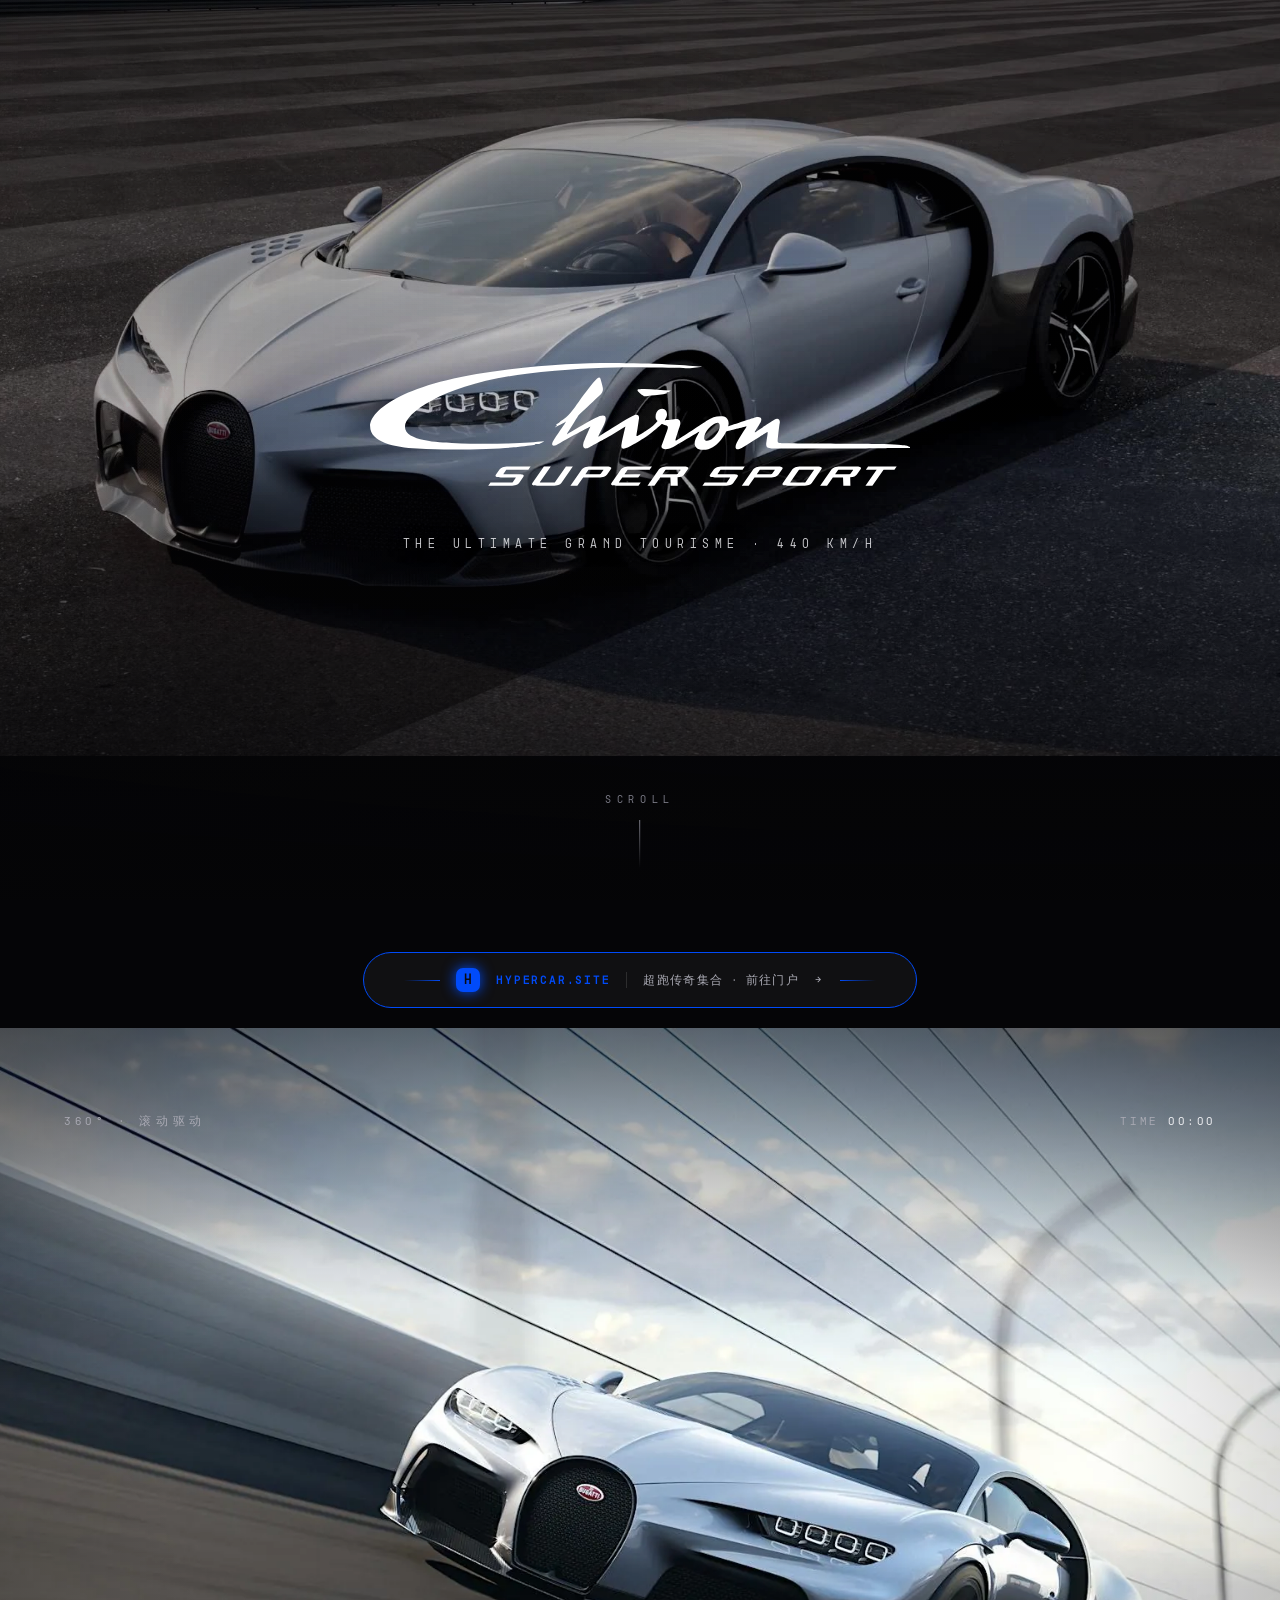
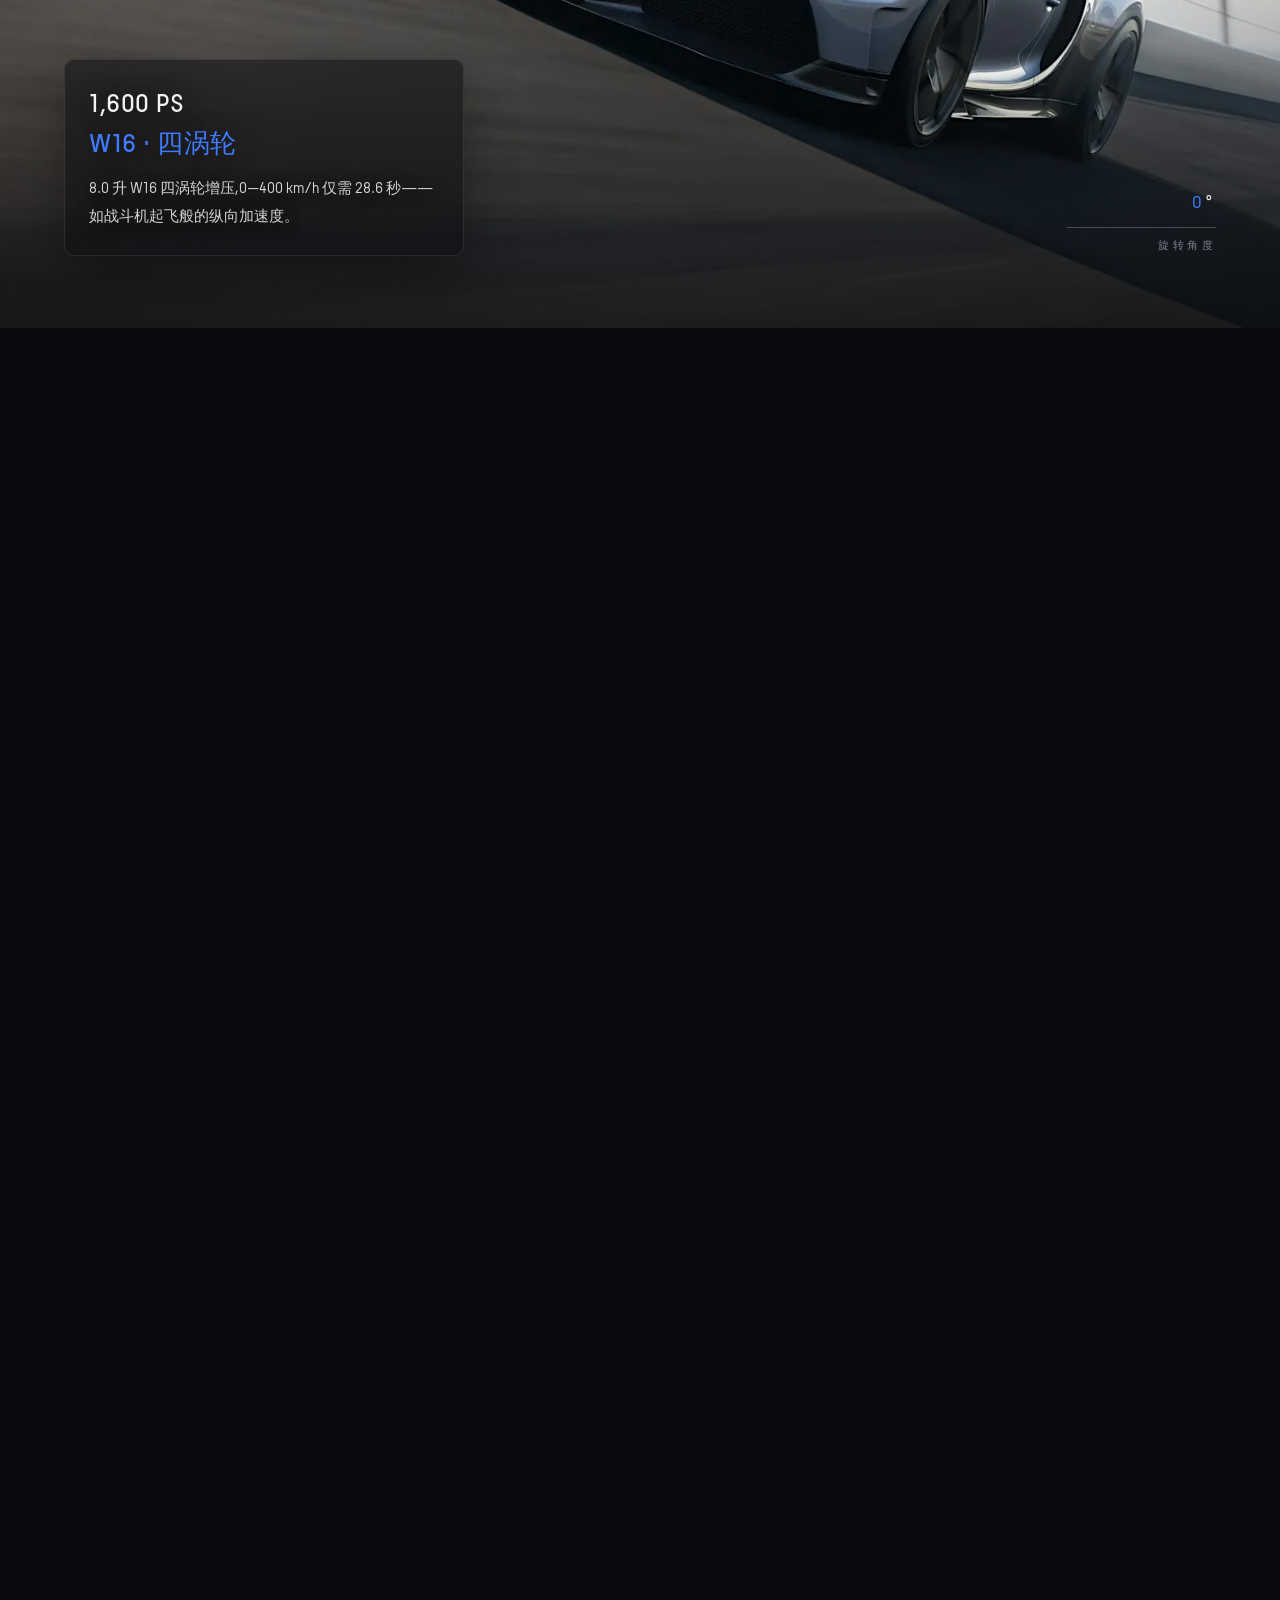
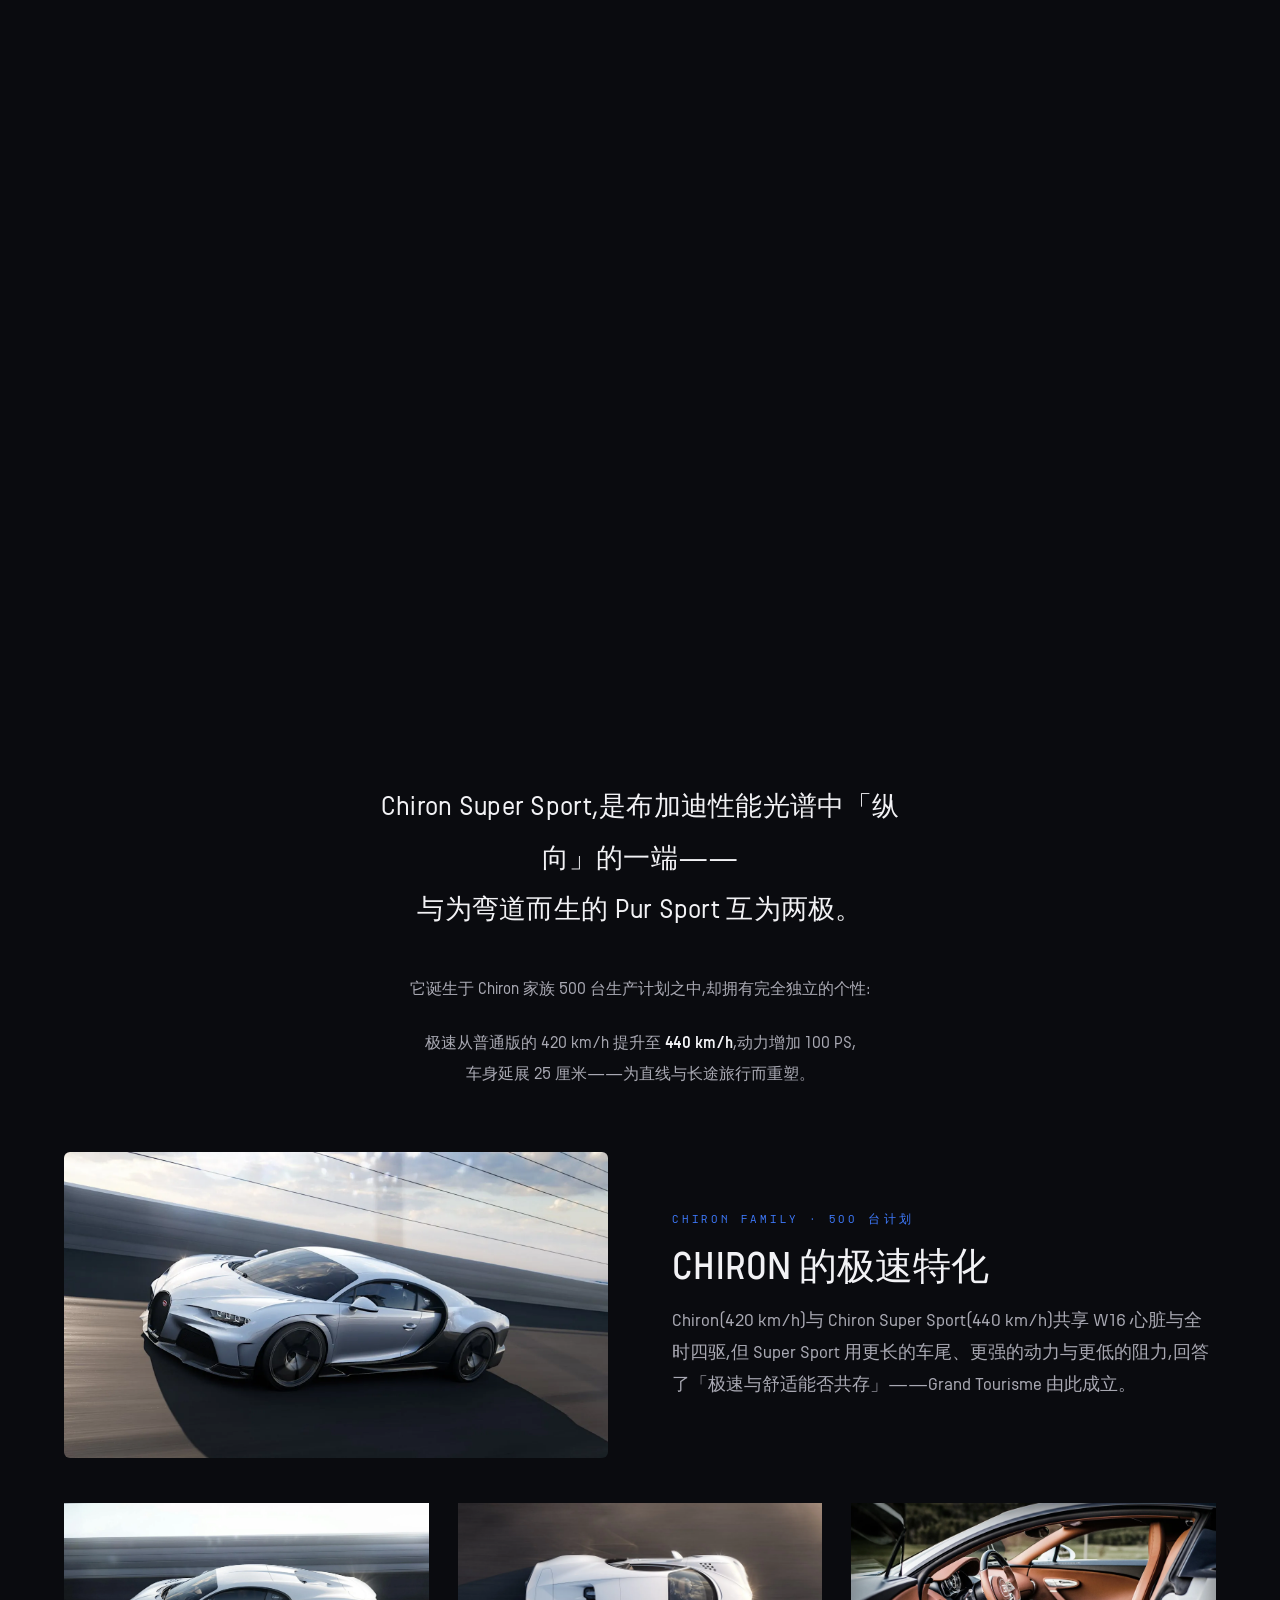
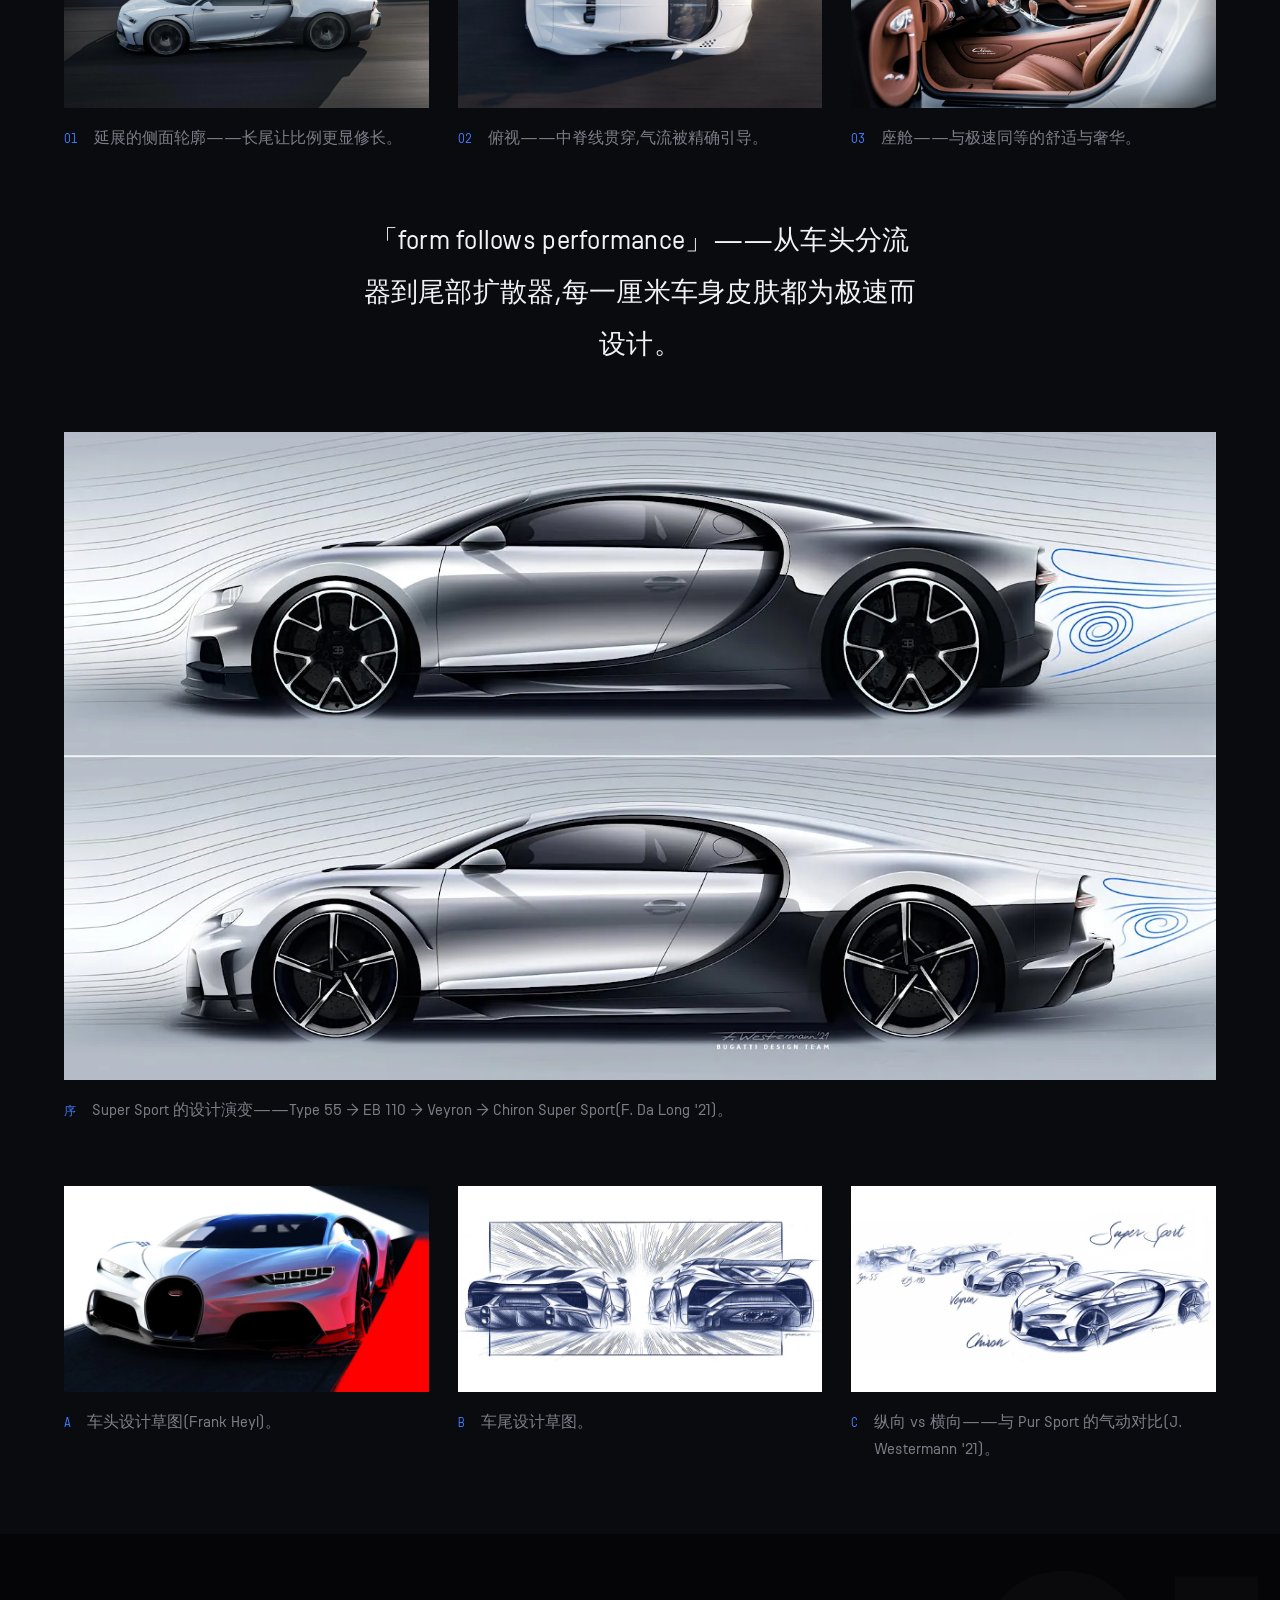
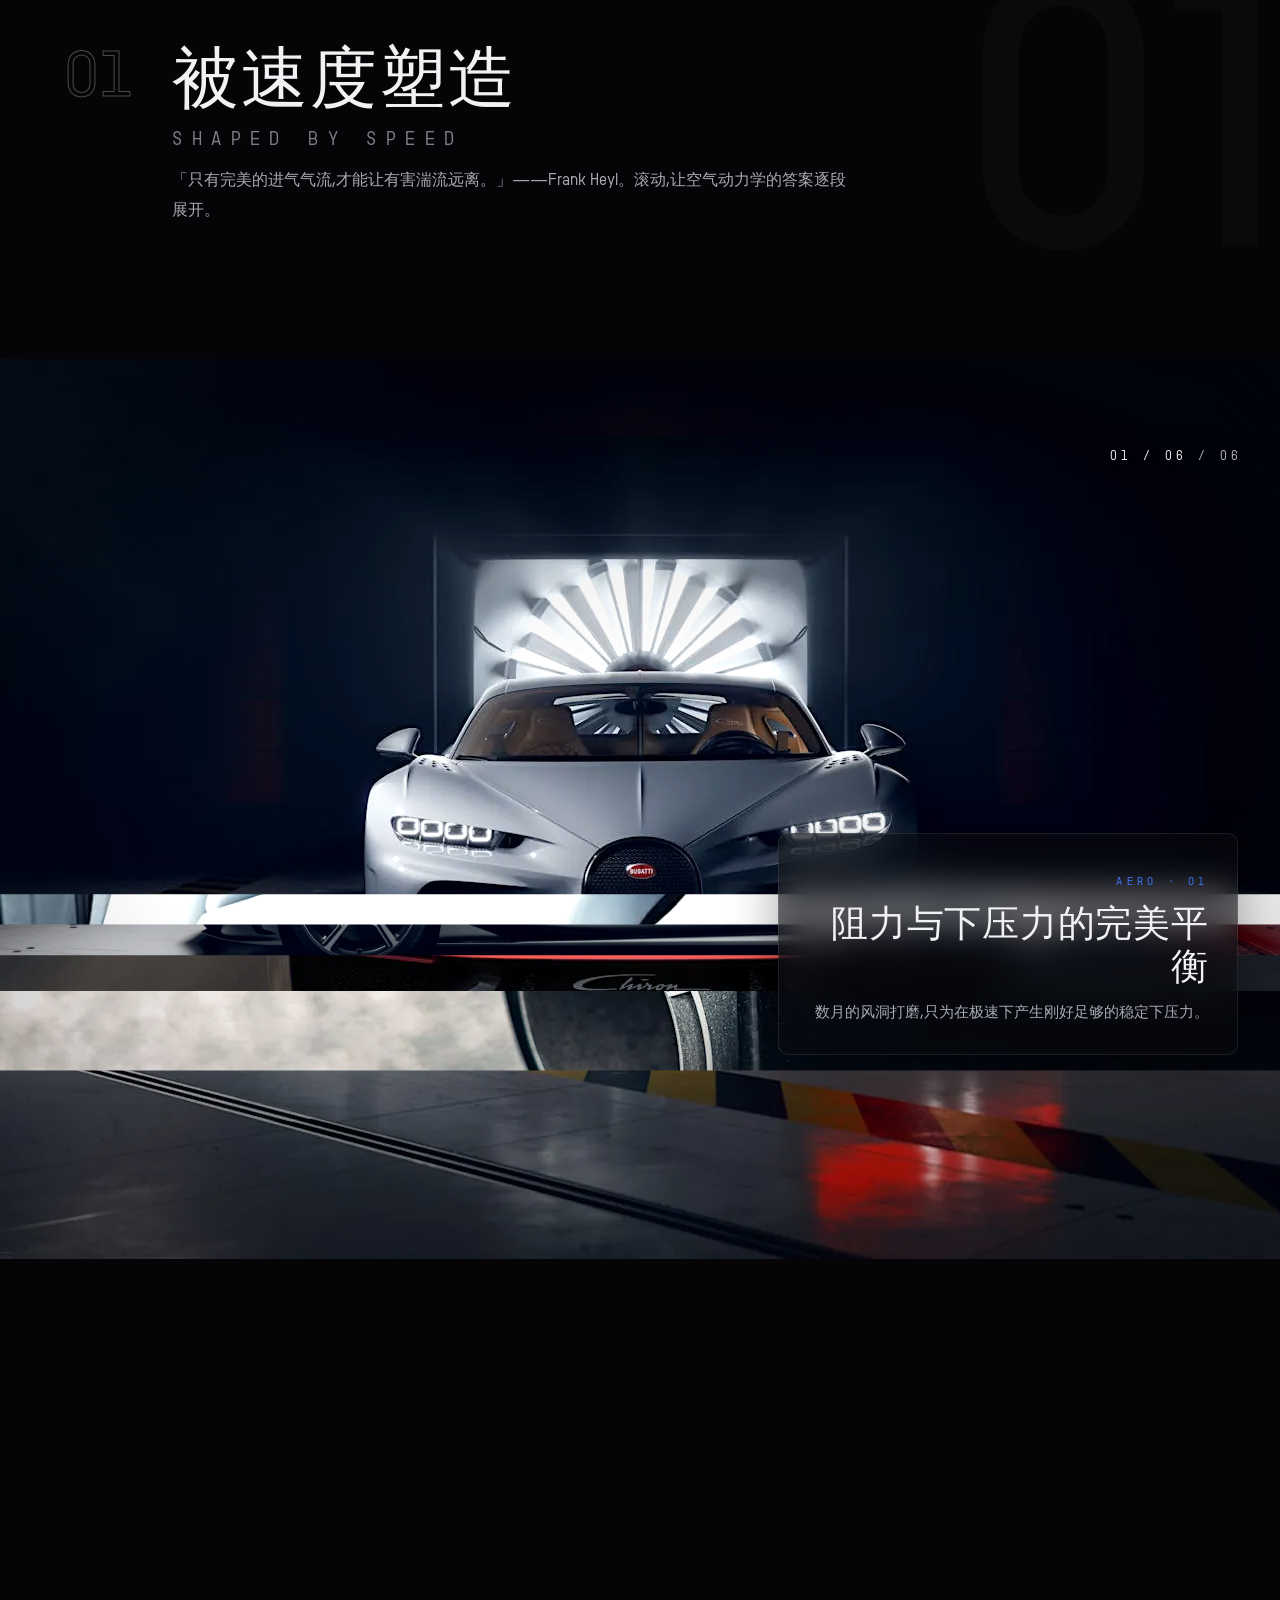
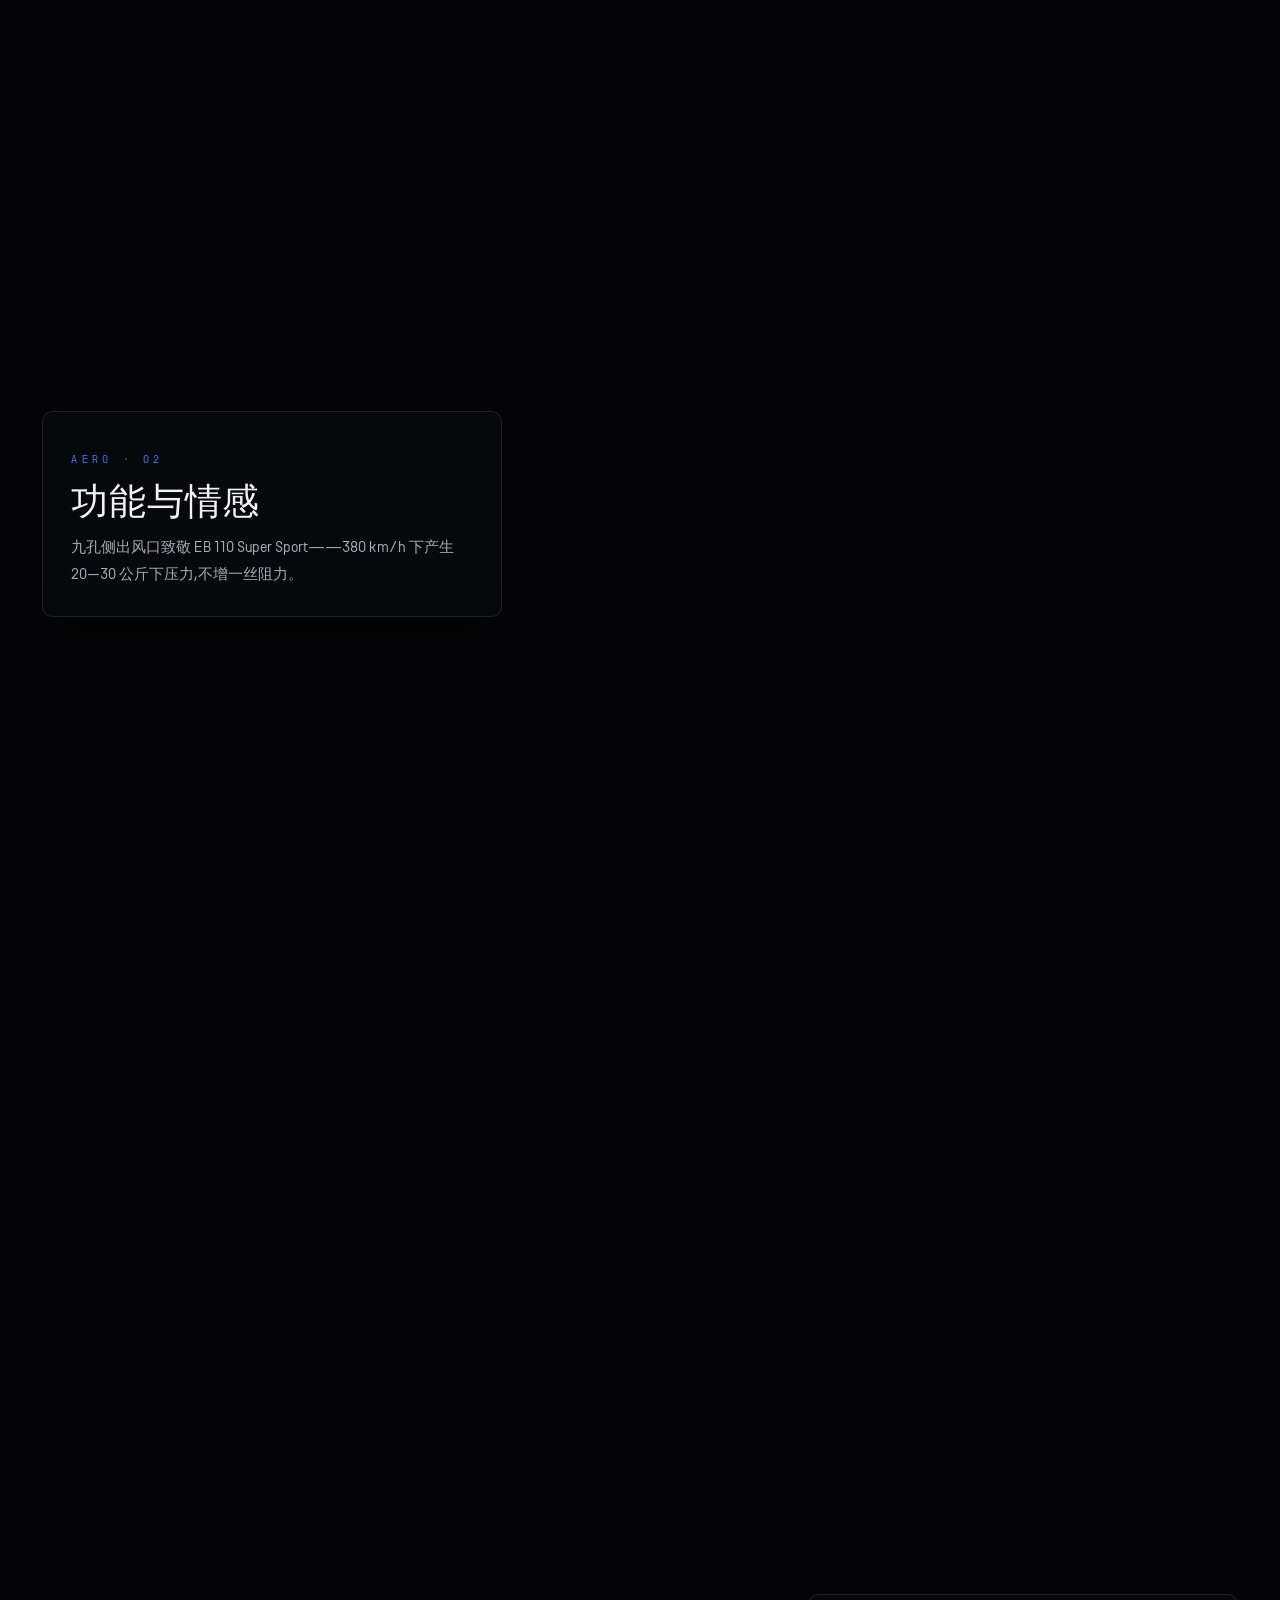
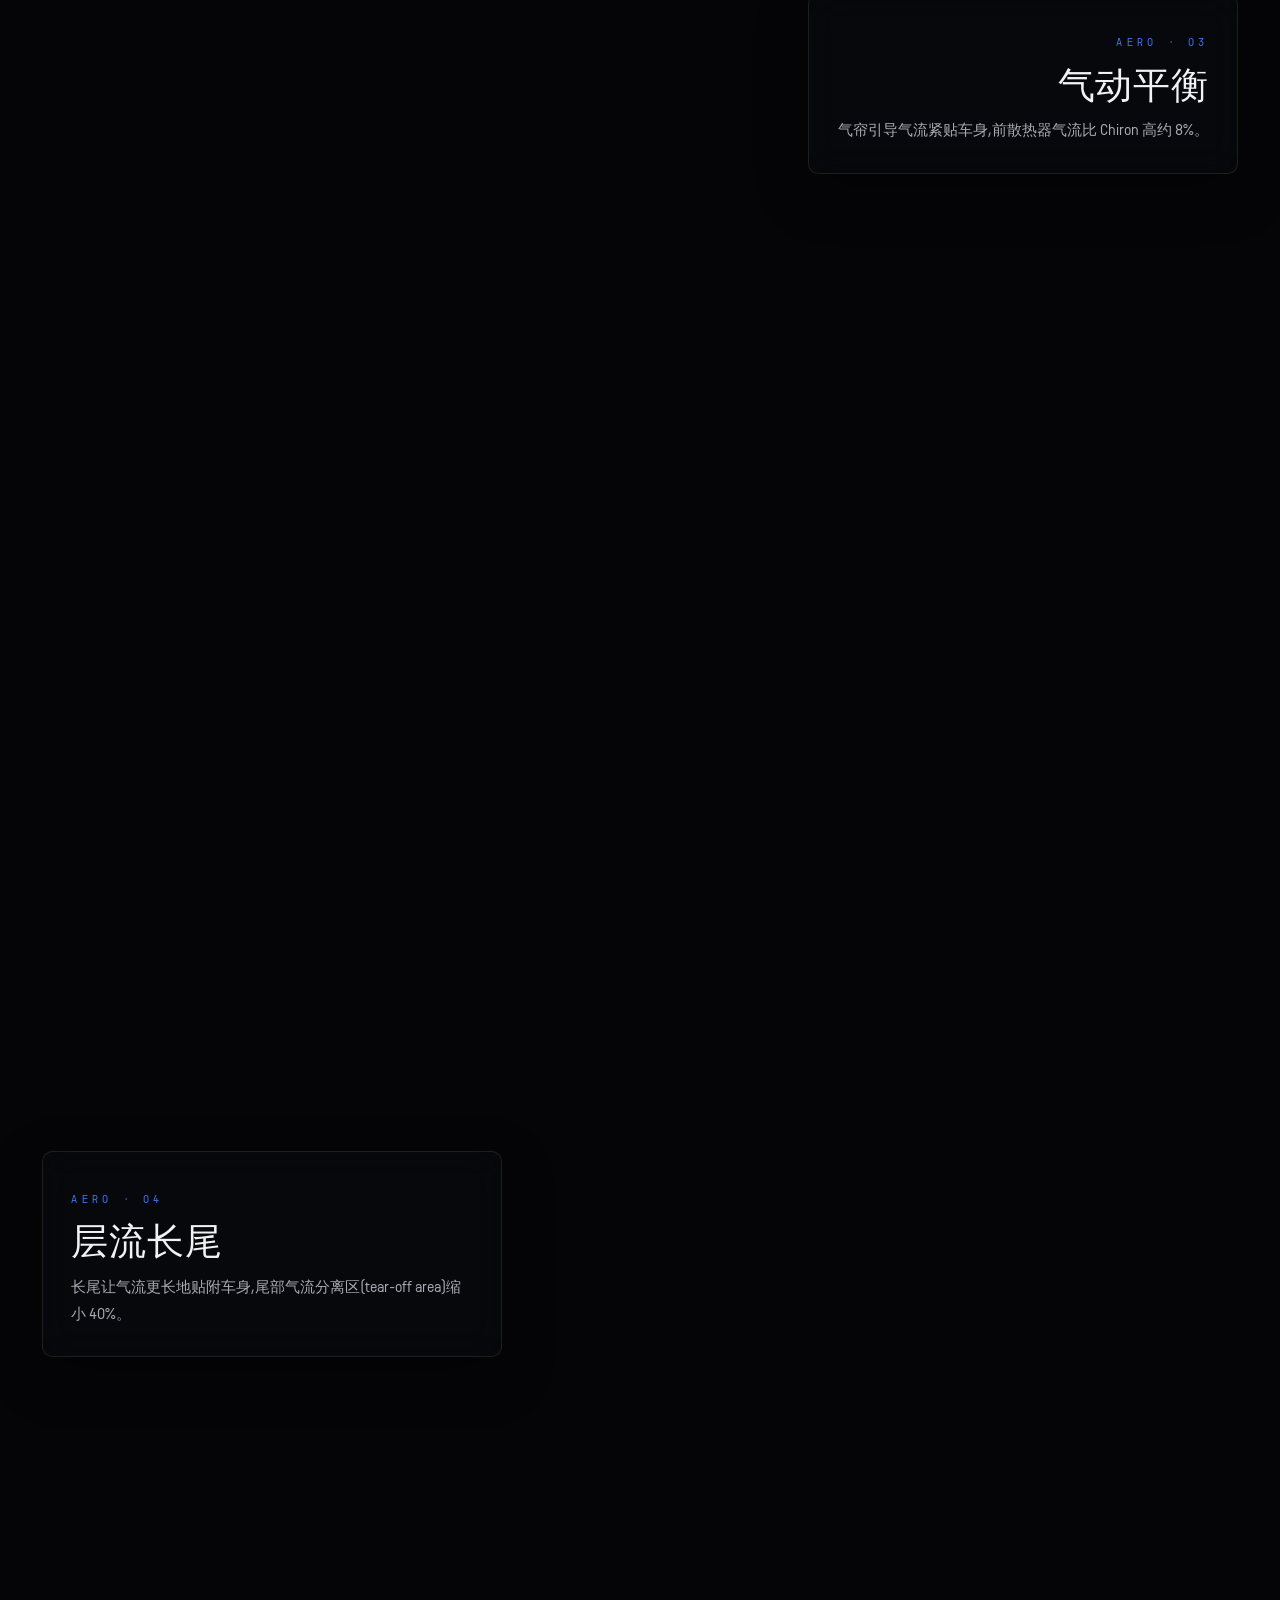
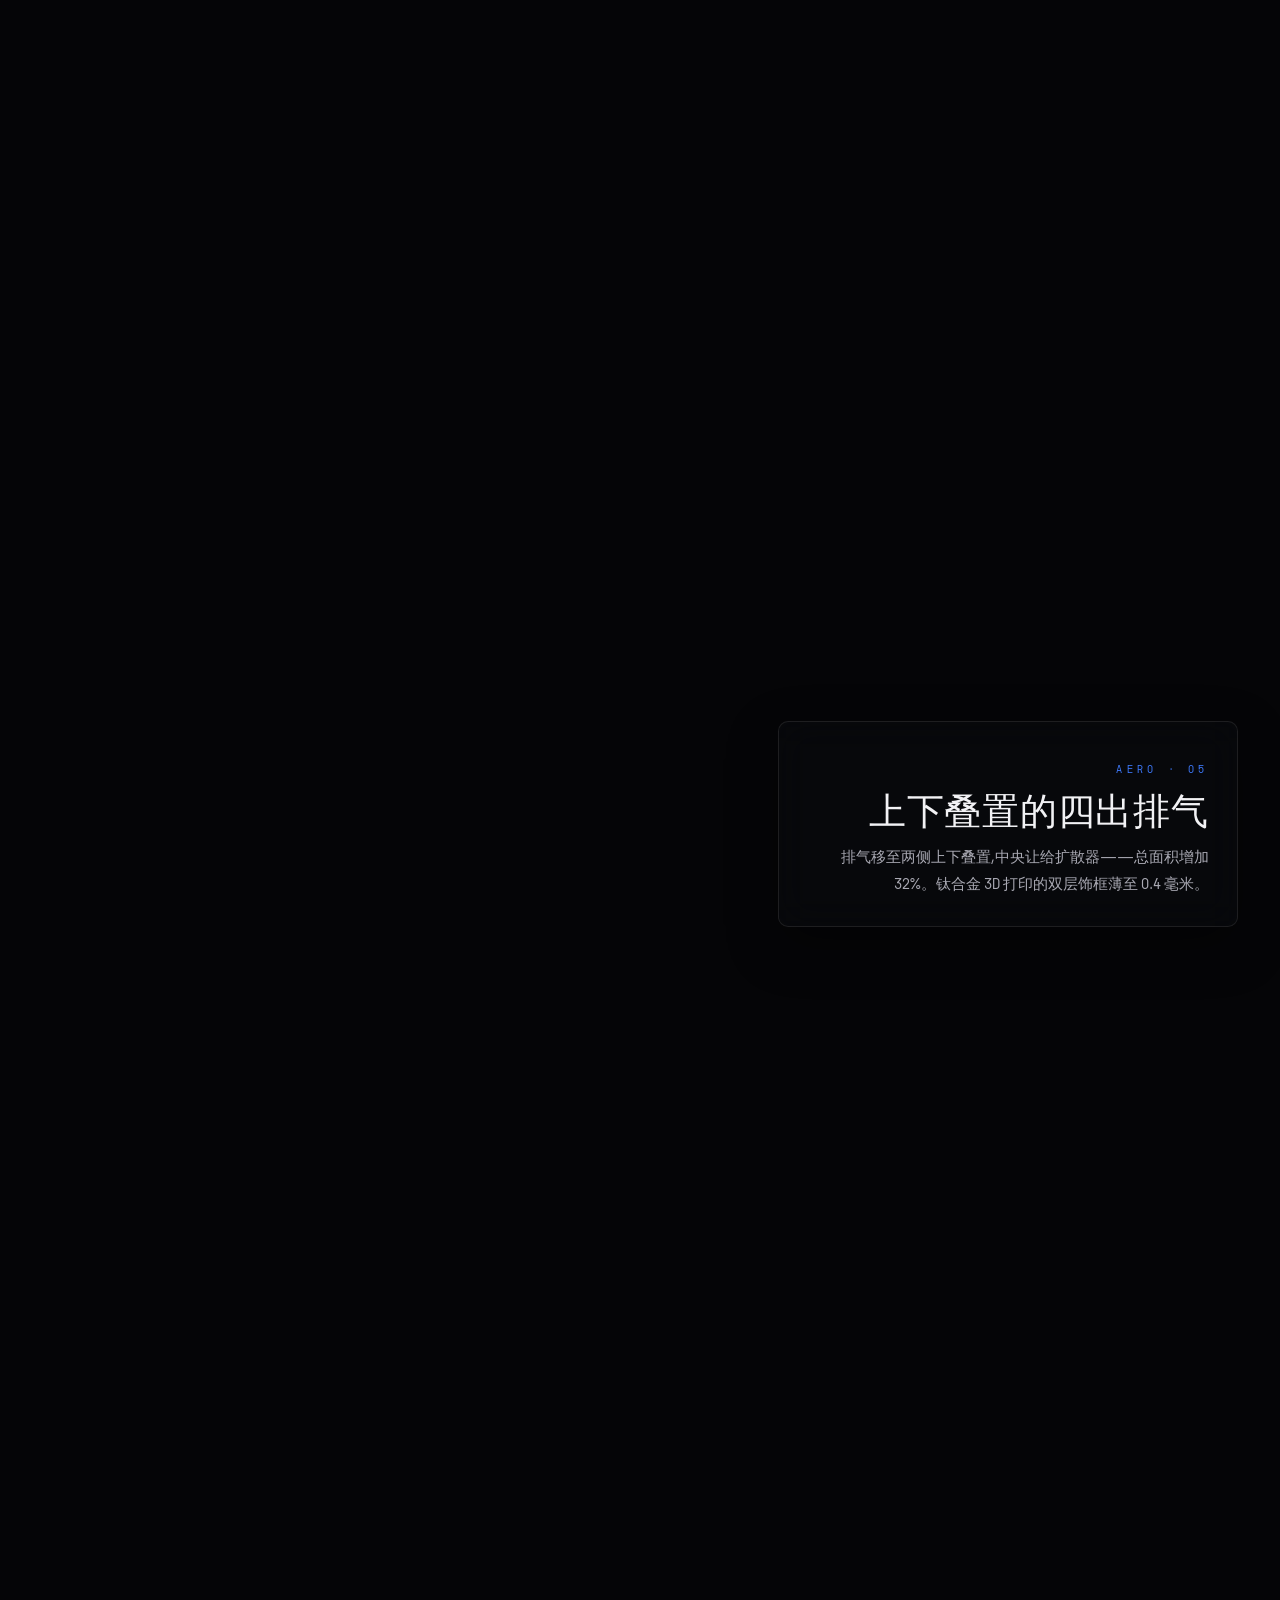
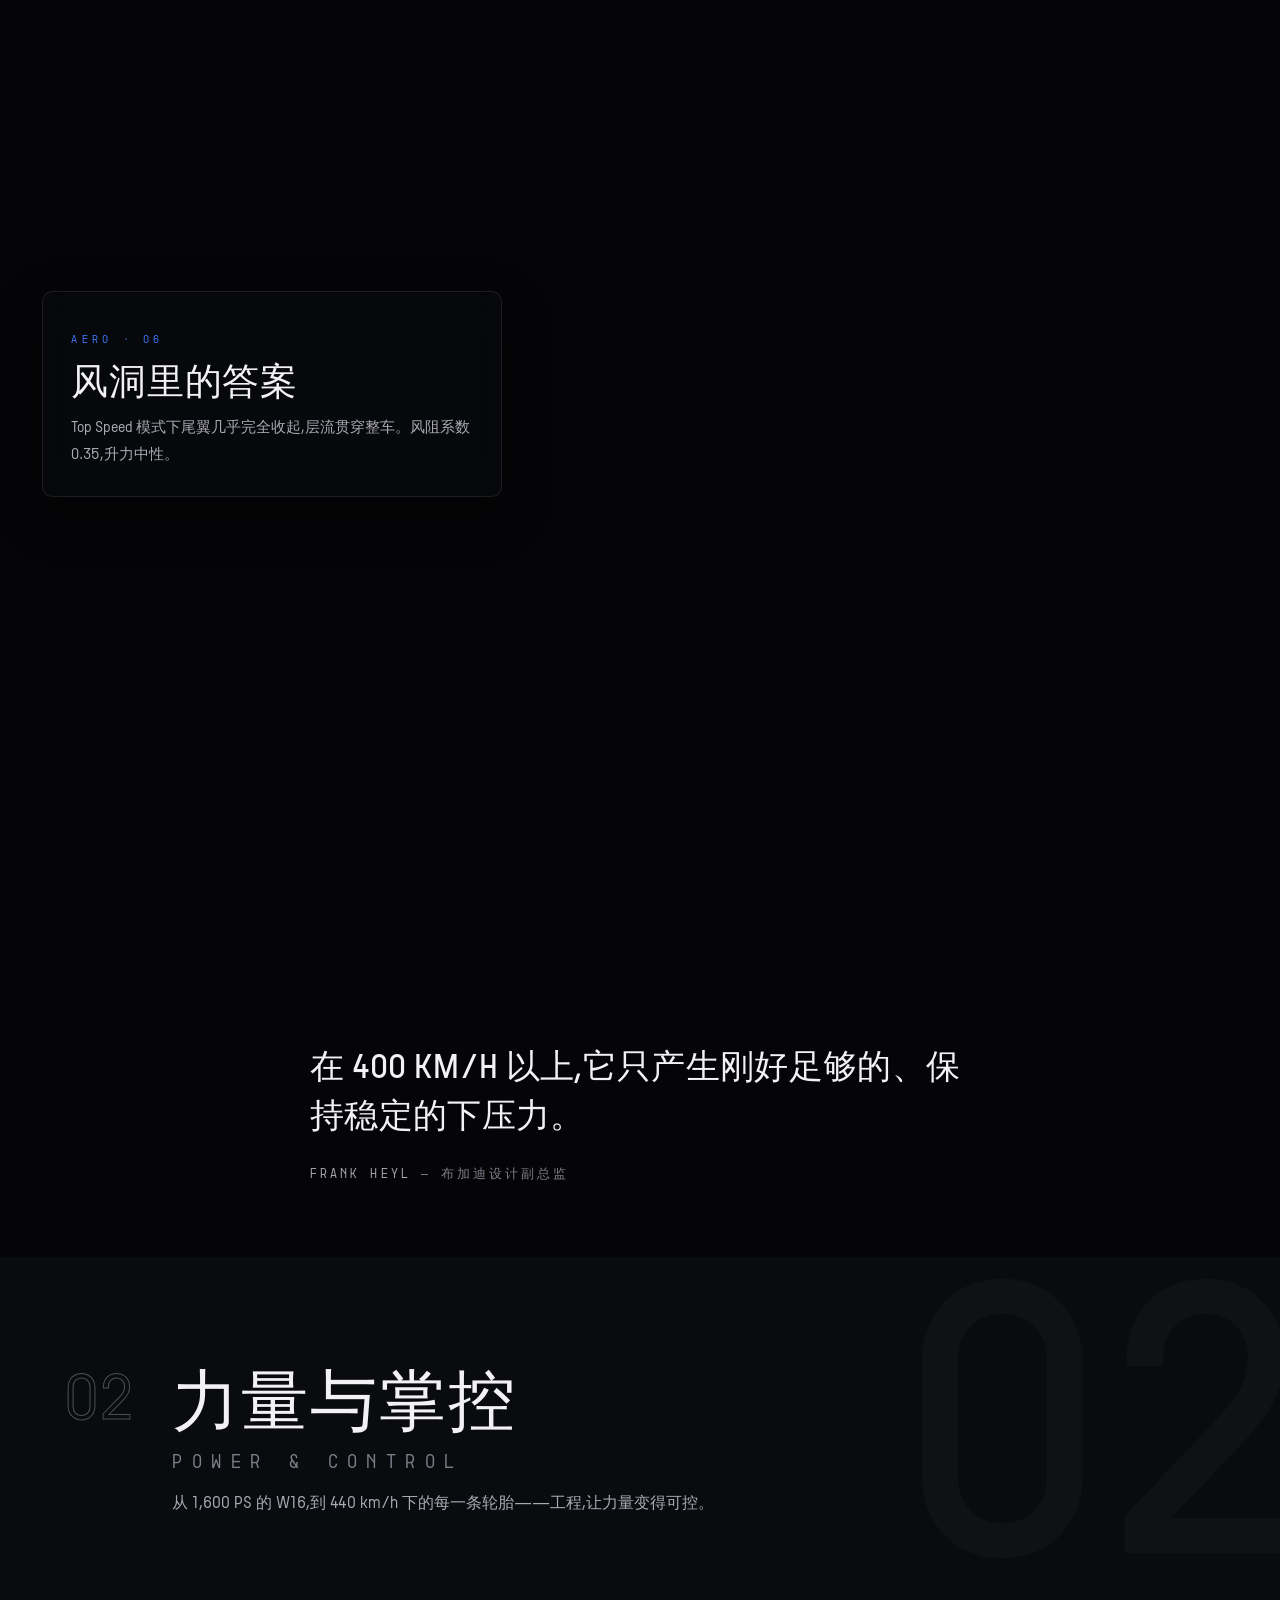
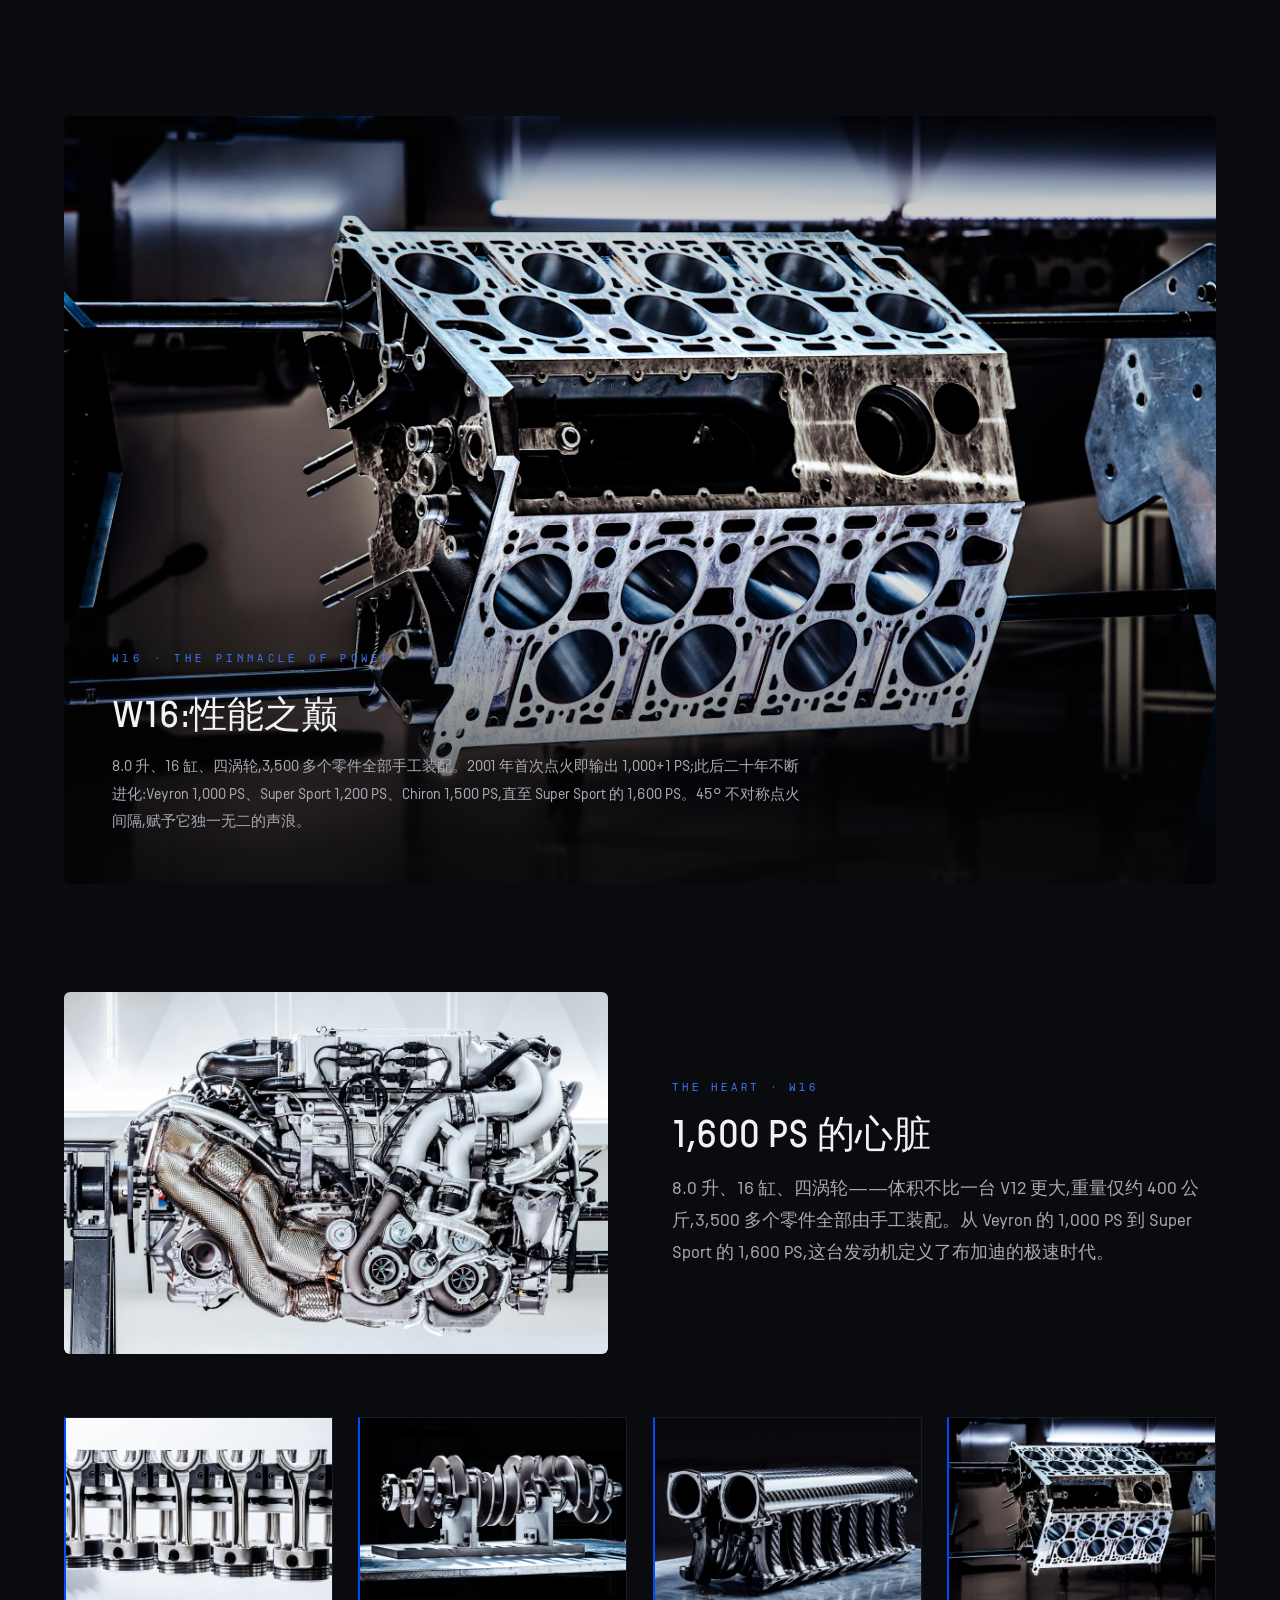
==== commit 5bc54724: "规范化:接入共享语言逻辑与 SEO 基建,清理未引用素材 - 语言分流改用 shared/v1/lang.js(统一实现,沿用原 localStorage 键与跳转方向) - 新增 robots.tx" ====
--- a/index.html
+++ b/index.html
@@ -9,8 +9,8 @@
 <meta property="og:title" content="CHIRON SUPER SPORT — 布加迪 Chiron Super Sport">
 <meta property="og:description" content="440 km/h · 1,600 PS · 无与伦比的 Grand Tourisme">
 <meta property="og:image" content="img/hero-poster.webp">
-<link rel="stylesheet" href="shared/v1/components.css">
-<link rel="stylesheet" href="css/style.css?v=4">
+<link rel="stylesheet" href="shared/v1/components.css?v=dda33c0d">
+<link rel="stylesheet" href="css/style.css?v=6dc84311">
 <link rel="icon" href="data:image/svg+xml,%3Csvg xmlns='http://www.w3.org/2000/svg' viewBox='0 0 100 100'%3E%3Crect width='100' height='100' fill='%230b0b0d'/%3E%3Ctext x='50' y='70' font-size='56' text-anchor='middle' fill='%23f4f2ee' font-family='serif'%3EC%3C/text%3E%3C/svg%3E">
 <!-- hc:seo:start -->
 <!-- generated by tools/seo.py · cars.json · 2026-09-11 -->
@@ -959,7 +959,7 @@
   </div>
 </footer>
 
-<script src="shared/v1/lang.js" data-strategy="ip" data-key="chiron-lang" data-fallback="ipinfo" data-direction="both" data-zh="index.html" data-en="en.html" defer></script>
-<script src="js/main.js?v=3"></script>
+<script src="shared/v1/lang.js?v=cc2024b6" data-strategy="ip" data-key="chiron-lang" data-fallback="ipinfo" data-direction="both" data-zh="index.html" data-en="en.html" defer></script>
+<script src="js/main.js?v=98165a37"></script>
 </body>
 </html>
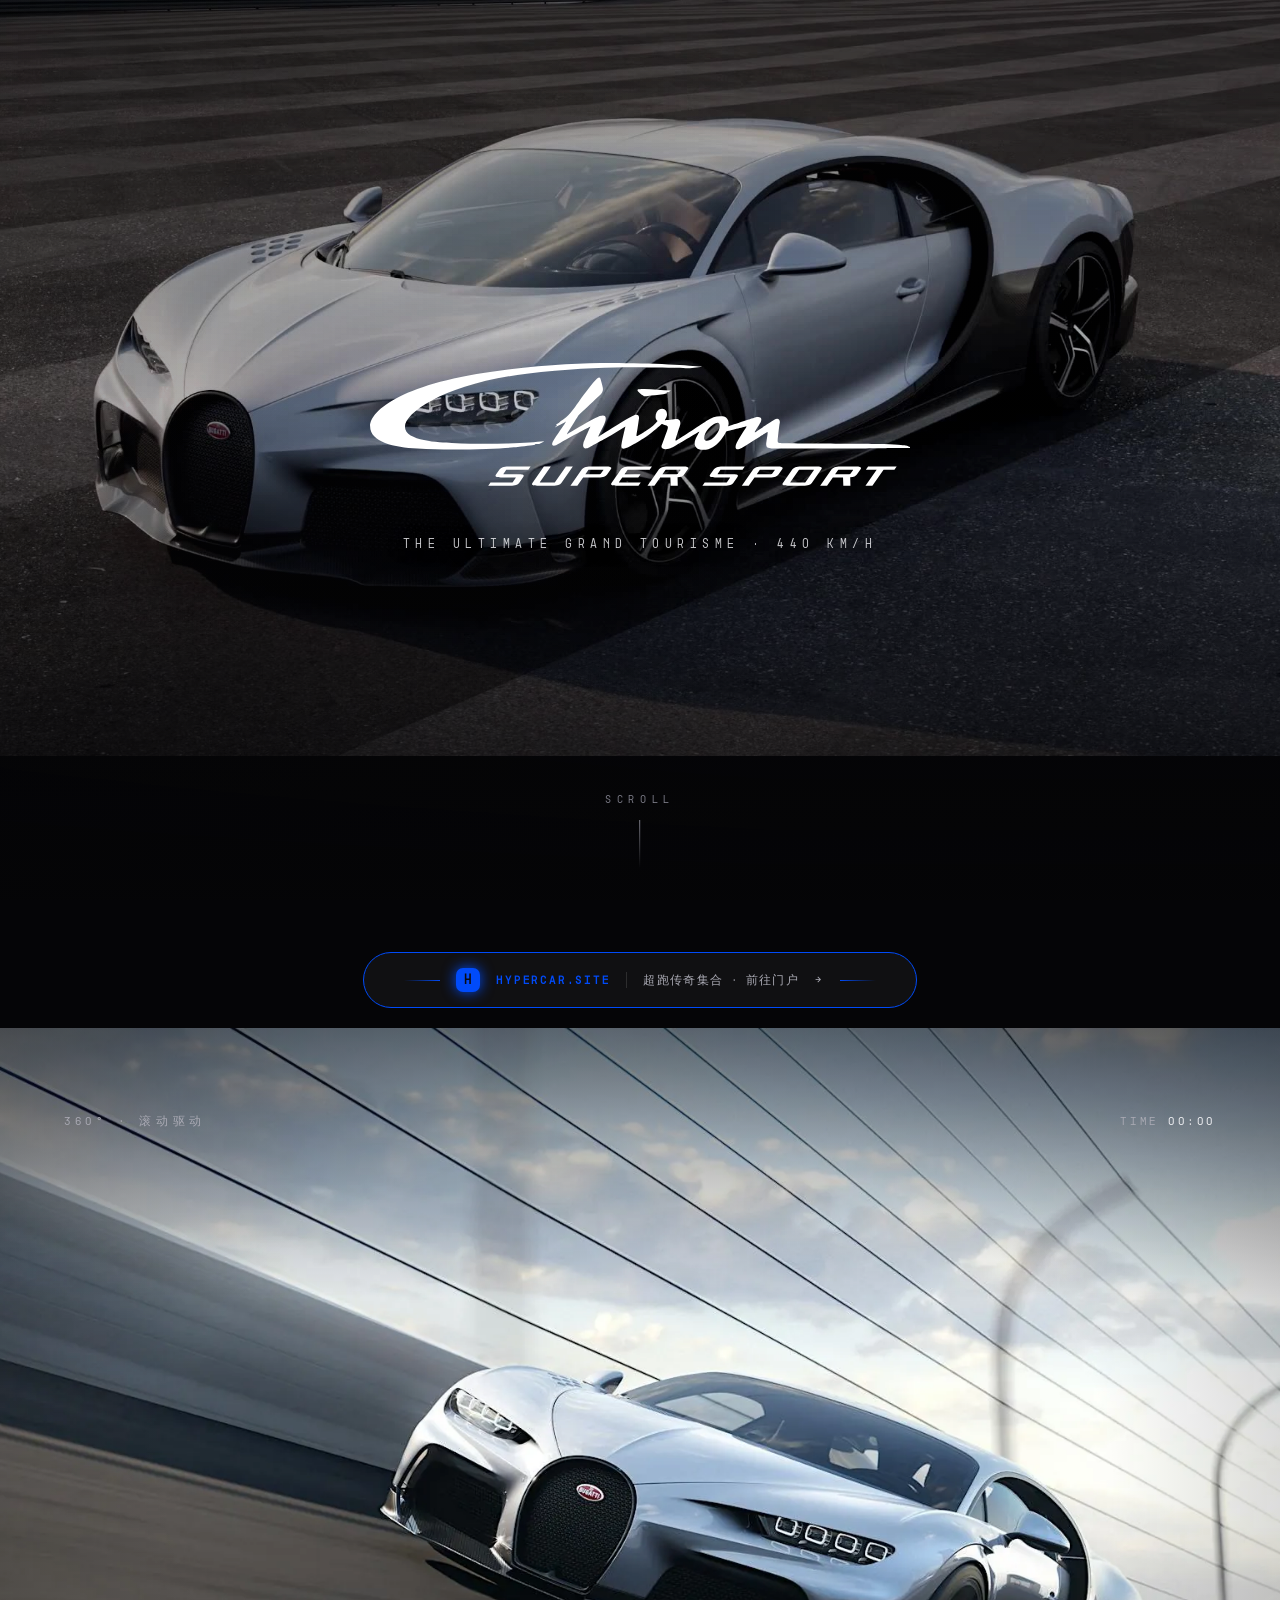
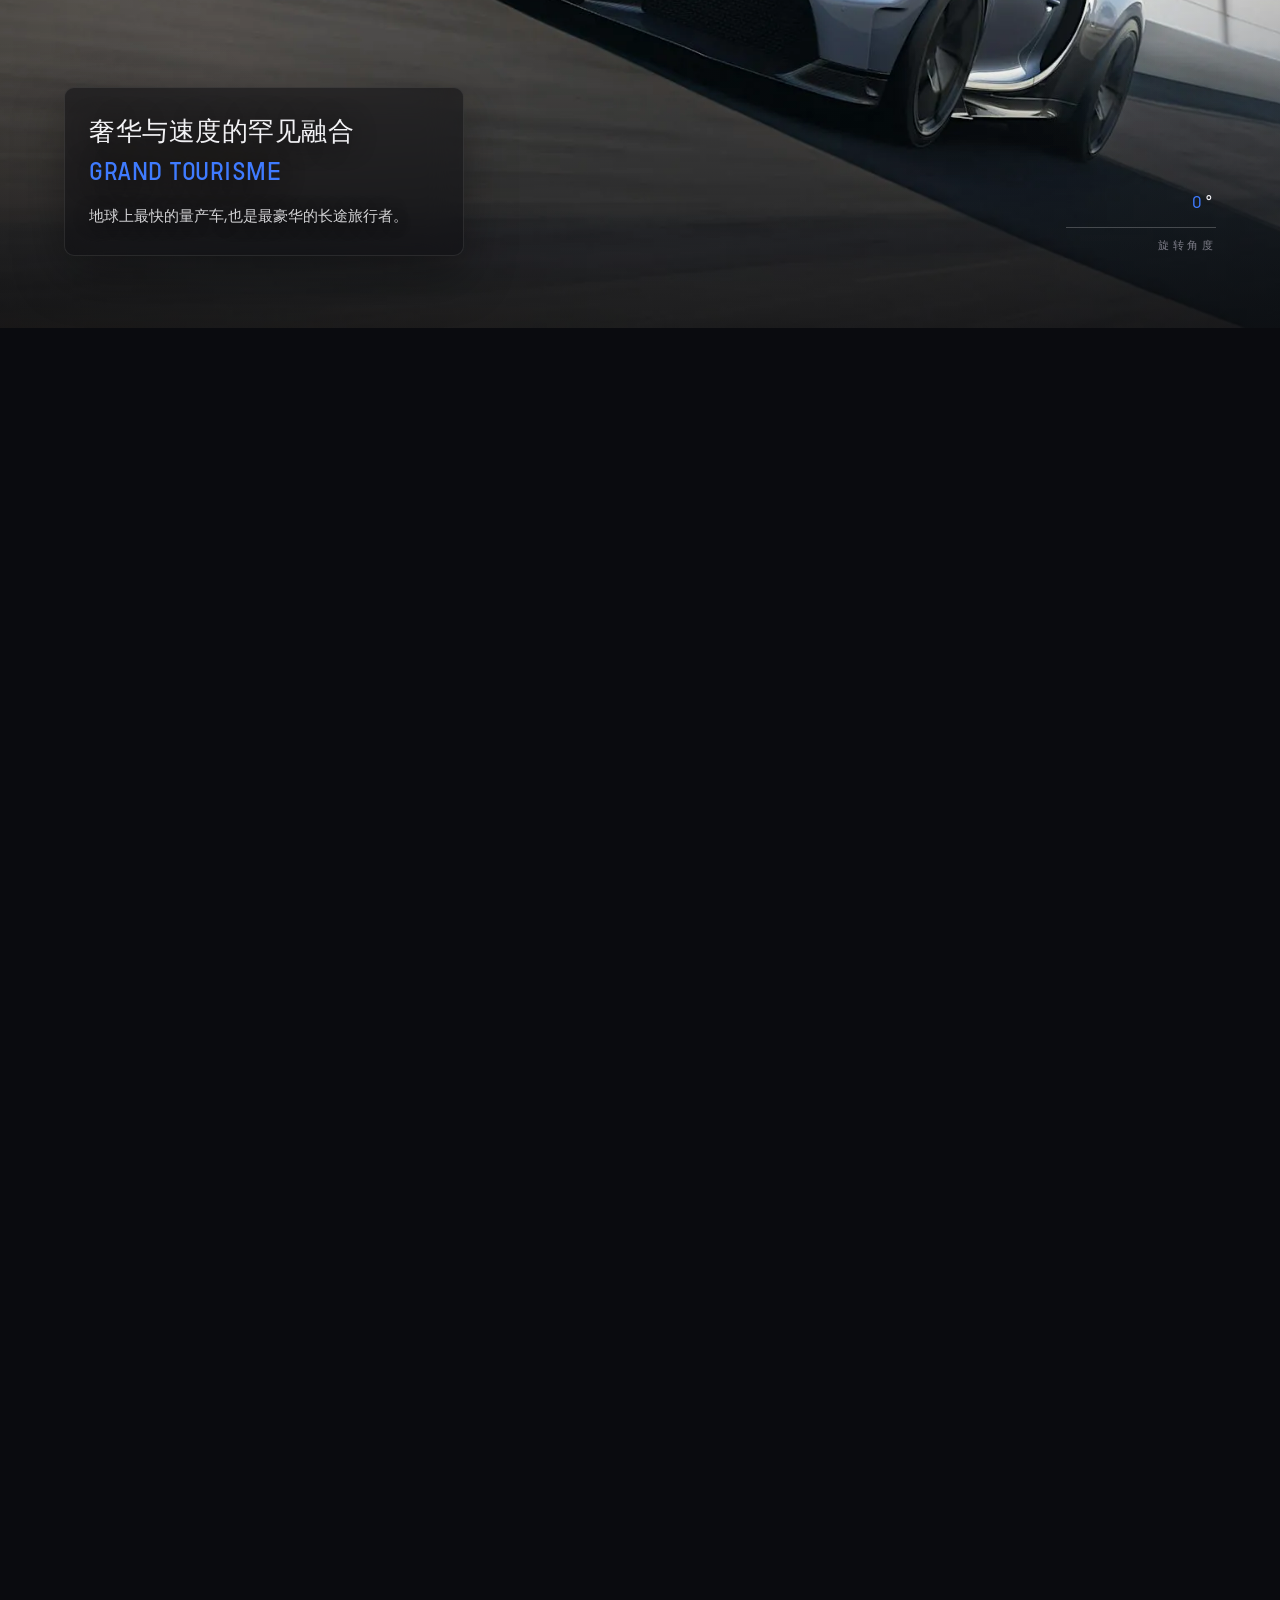
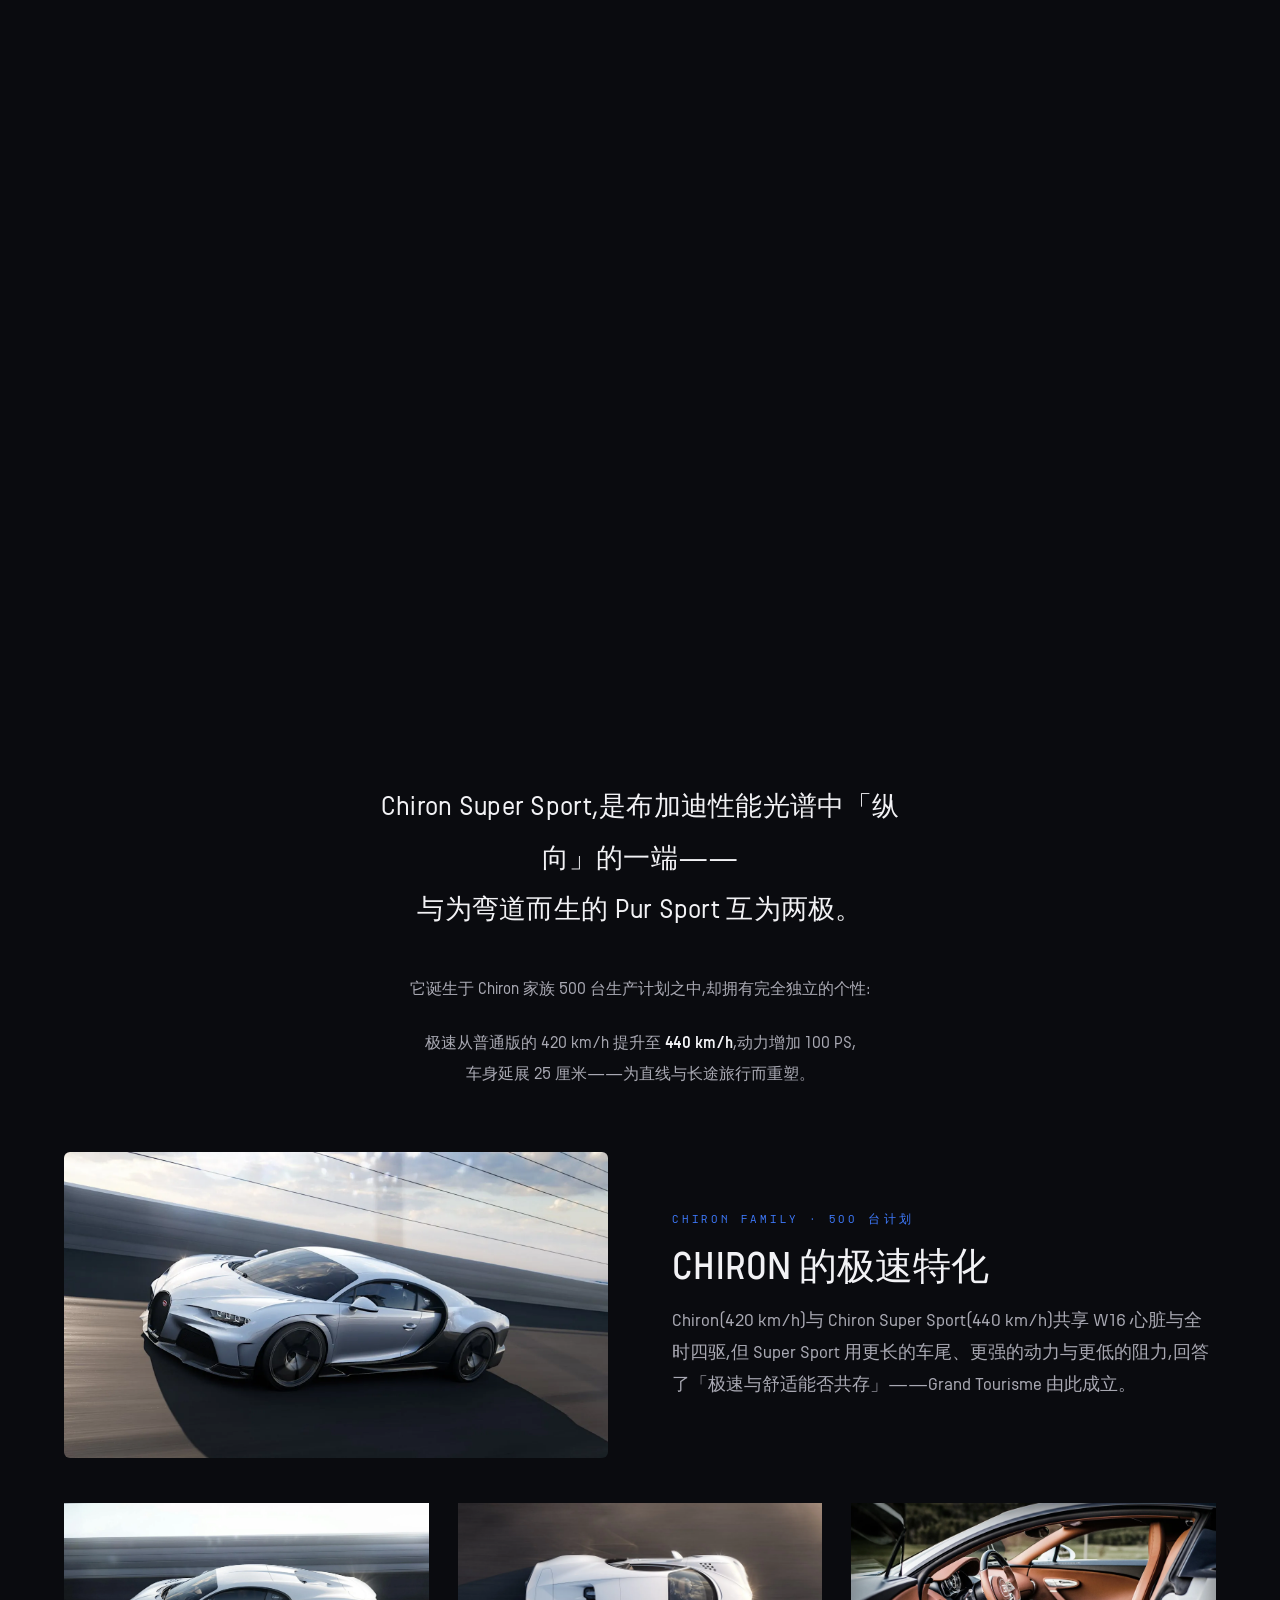
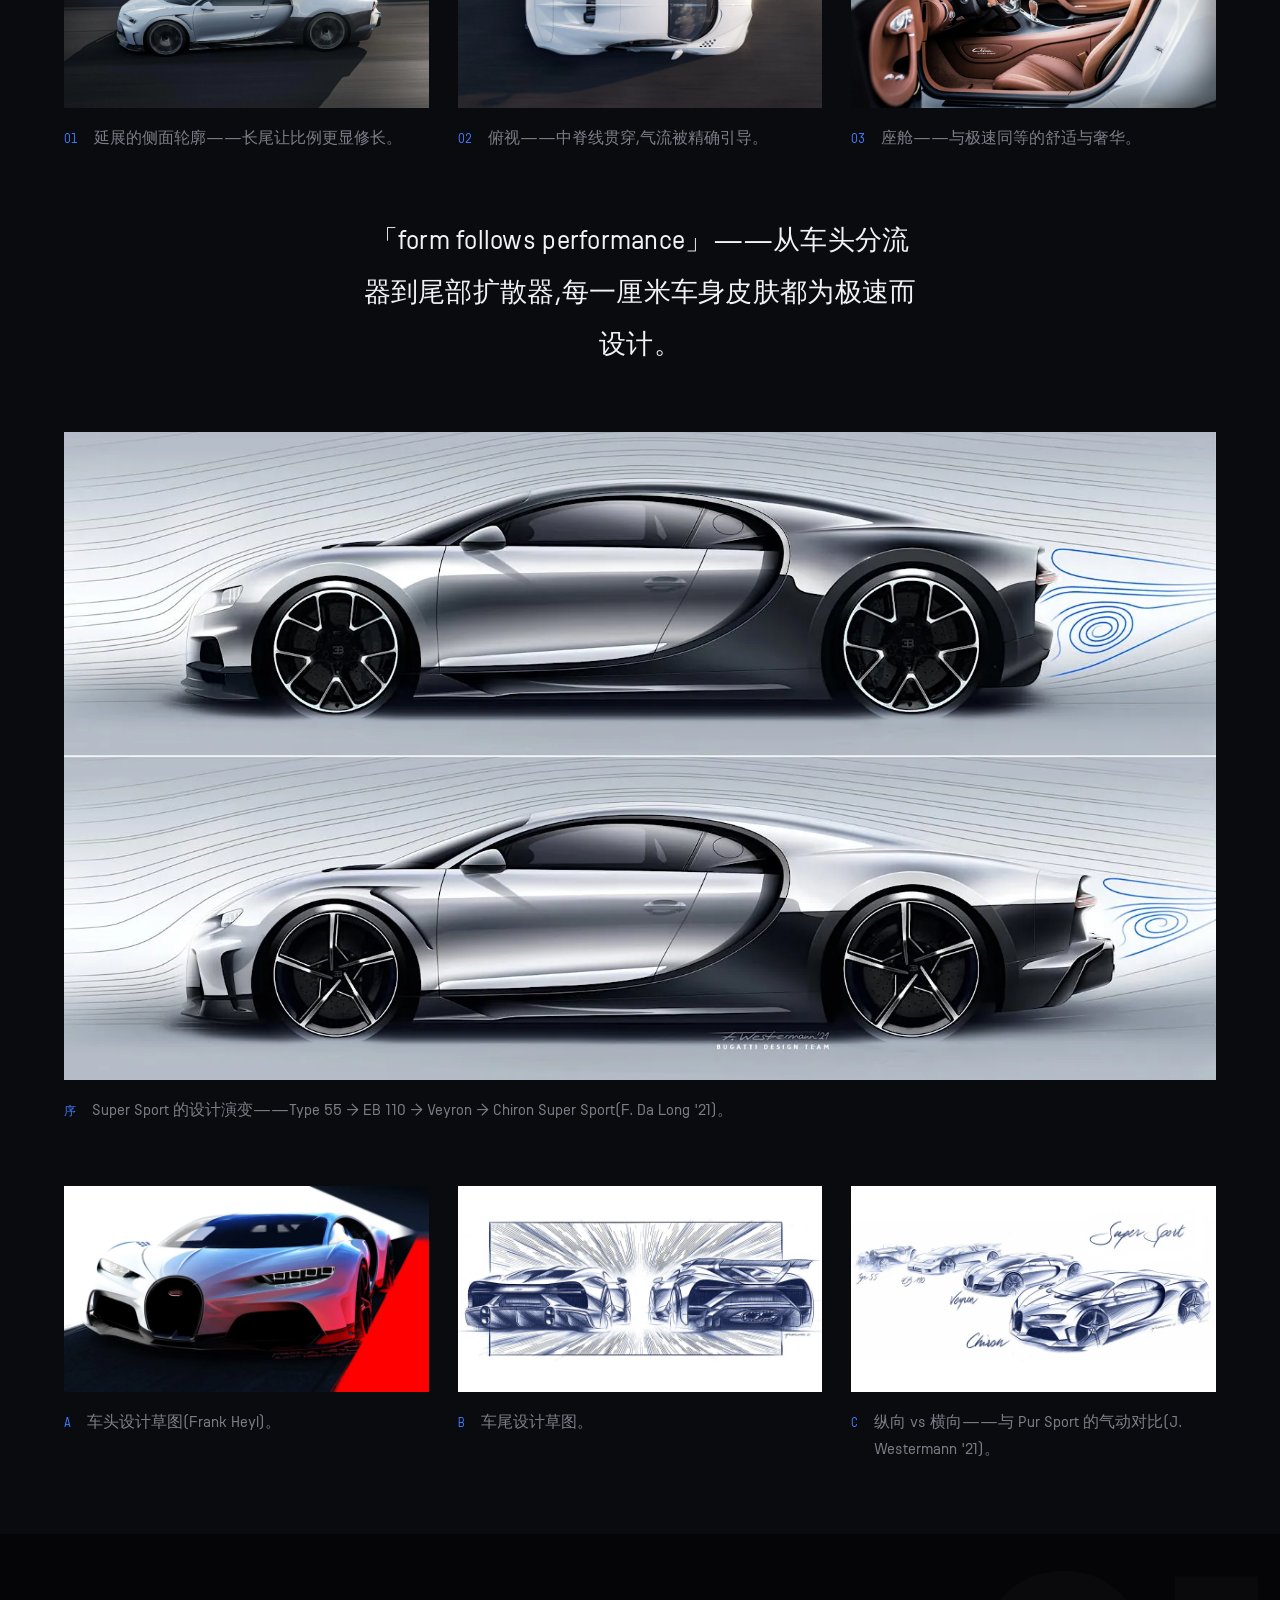
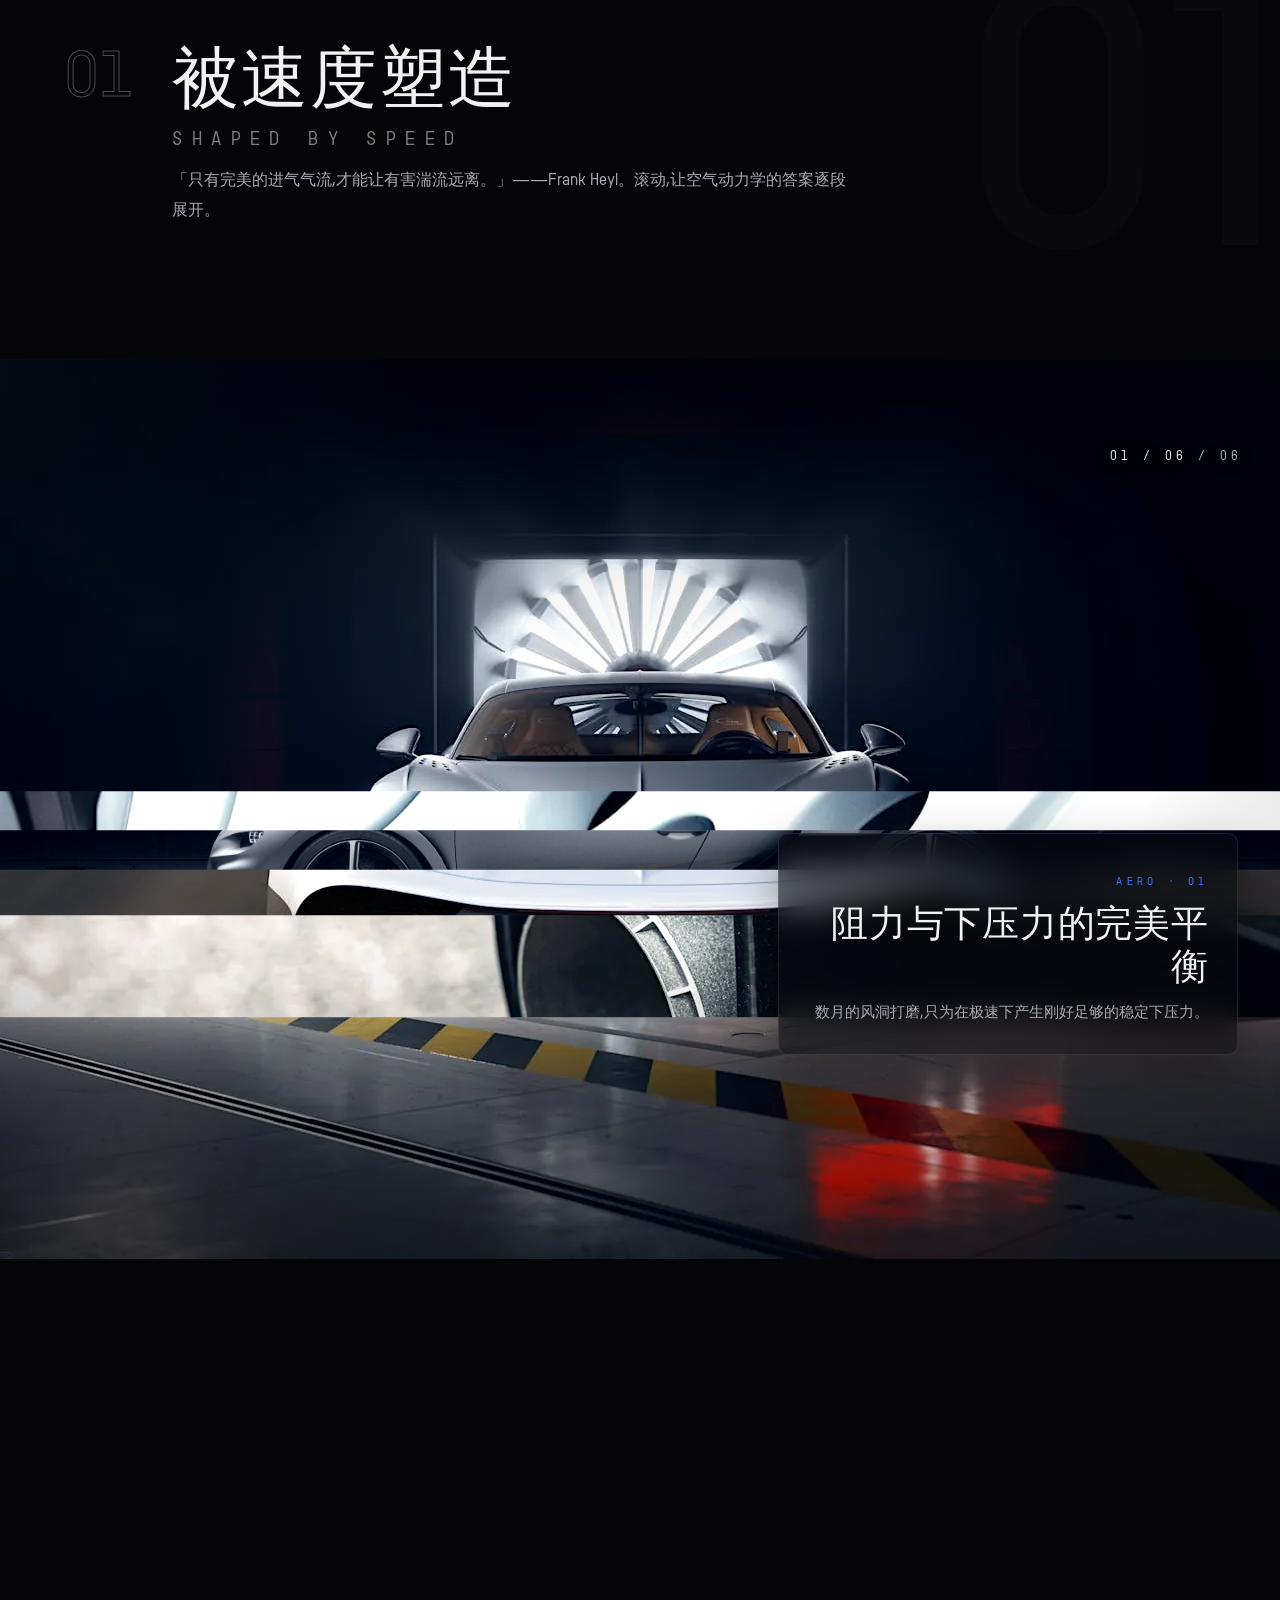
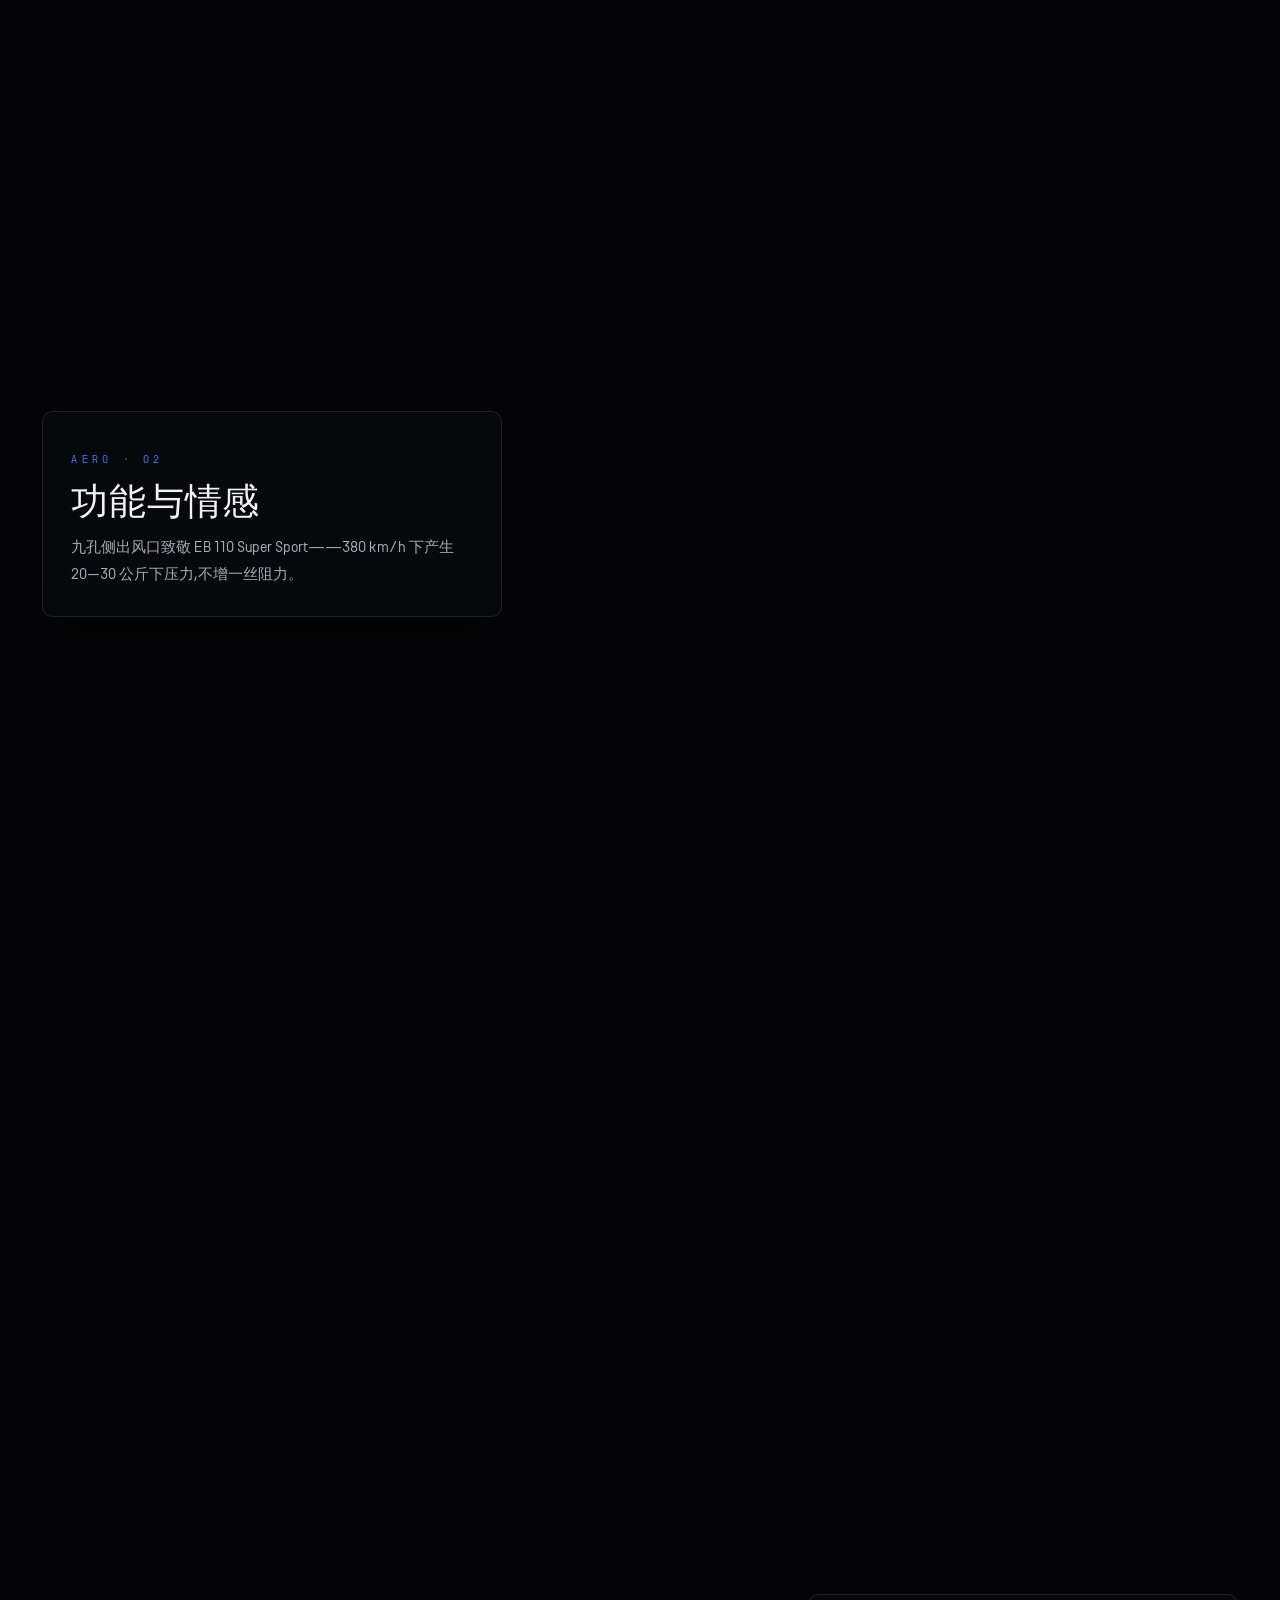
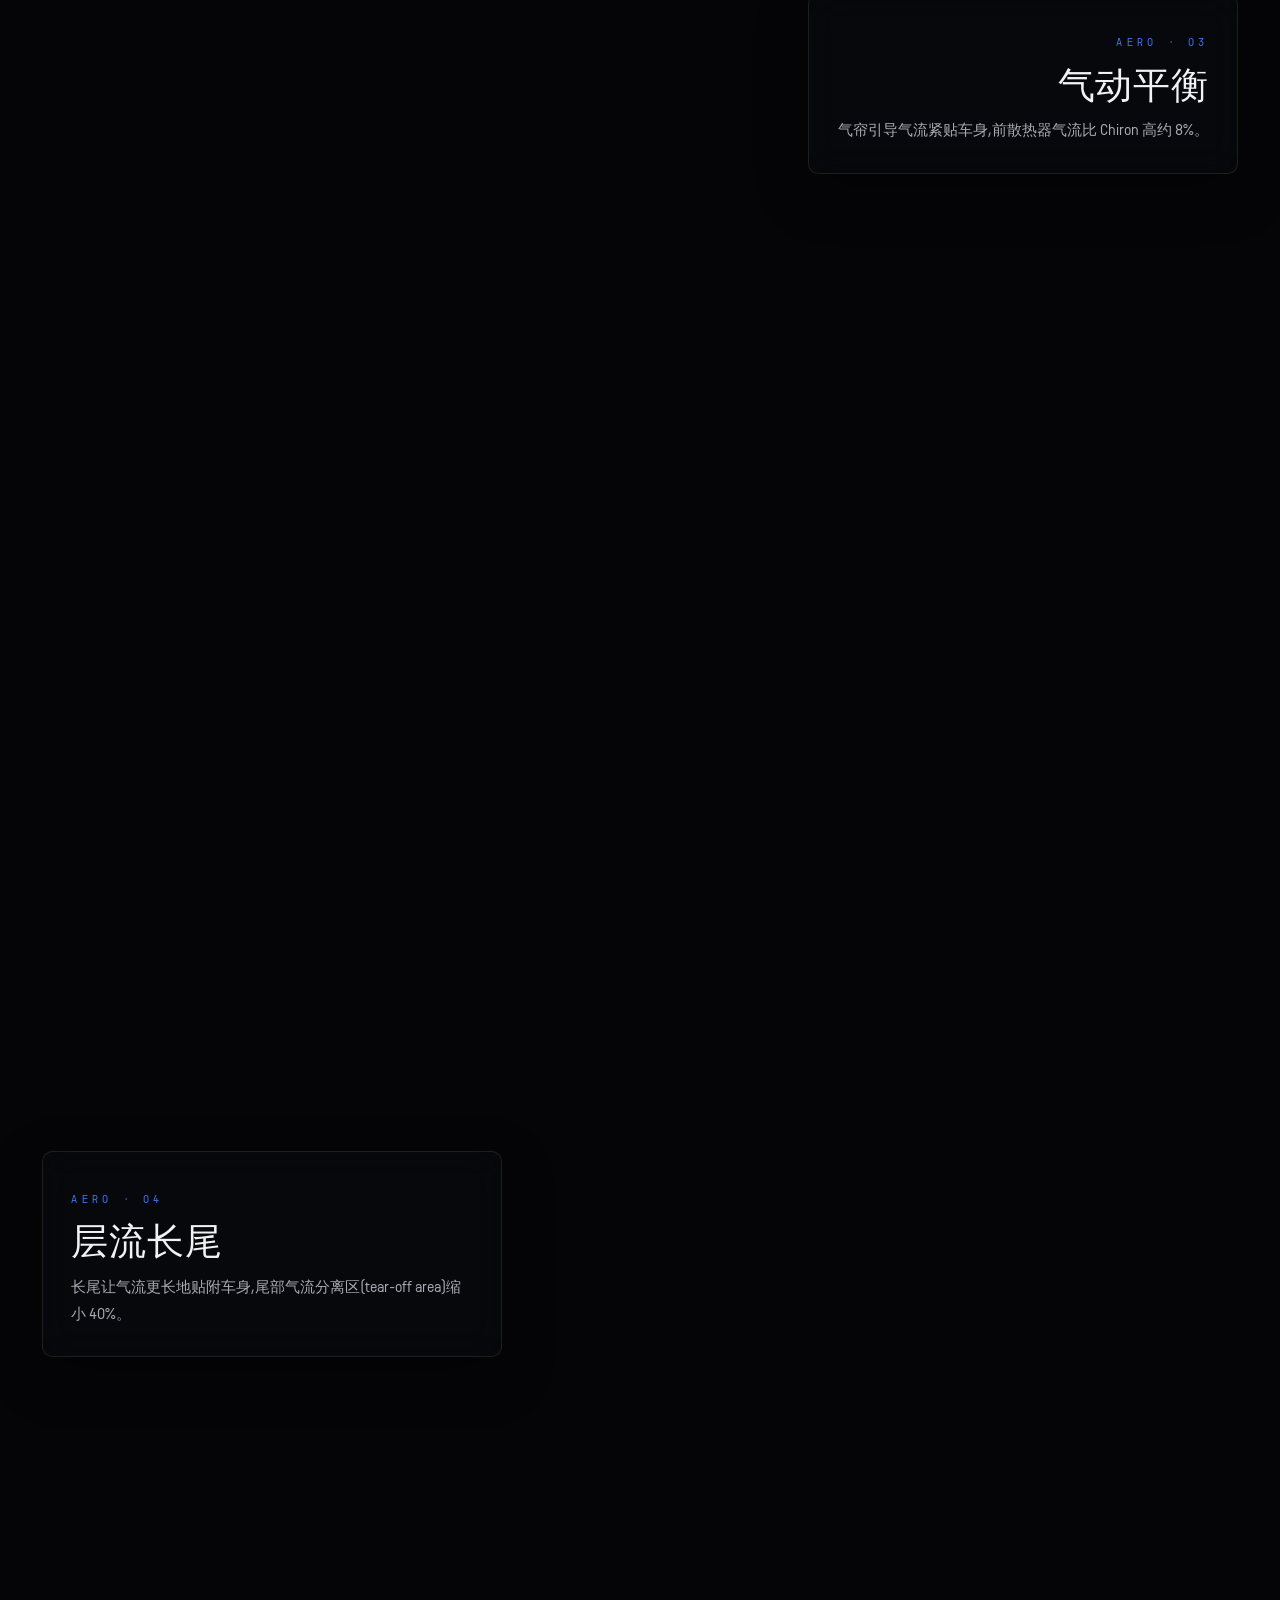
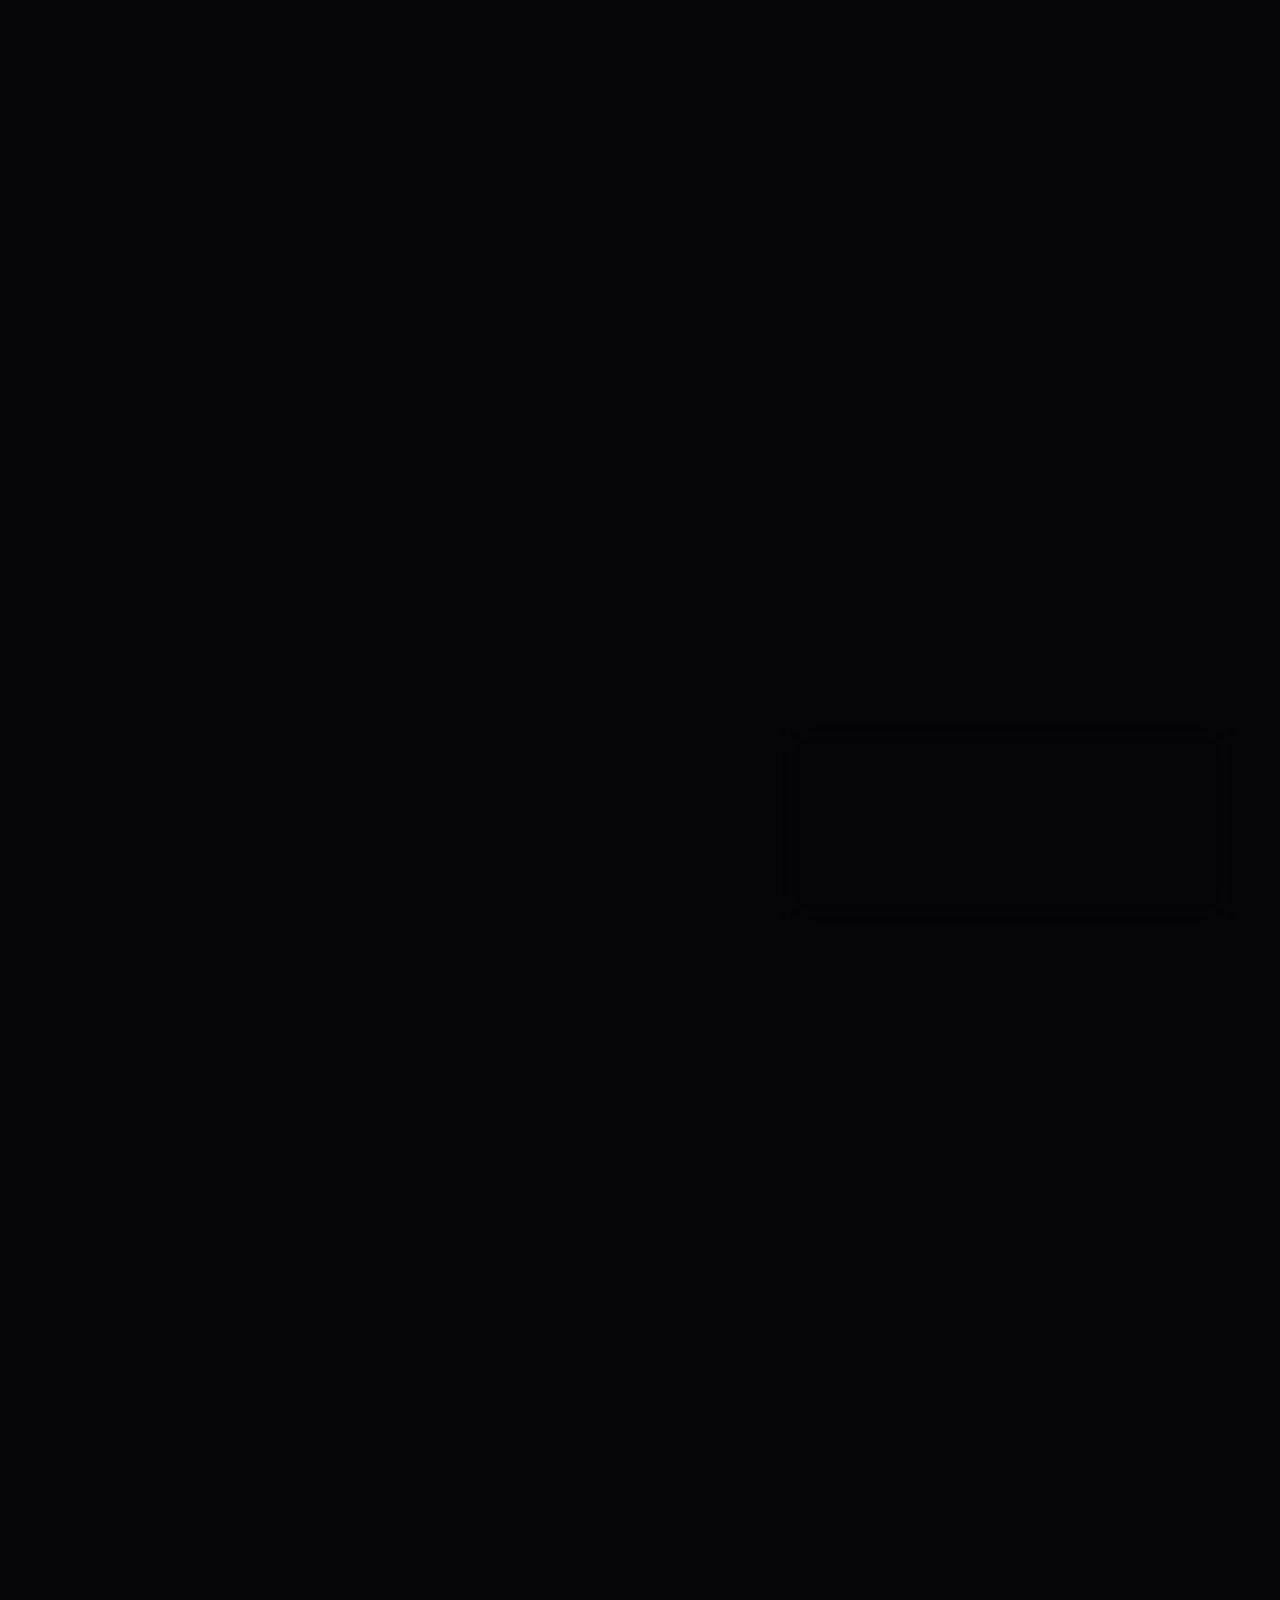
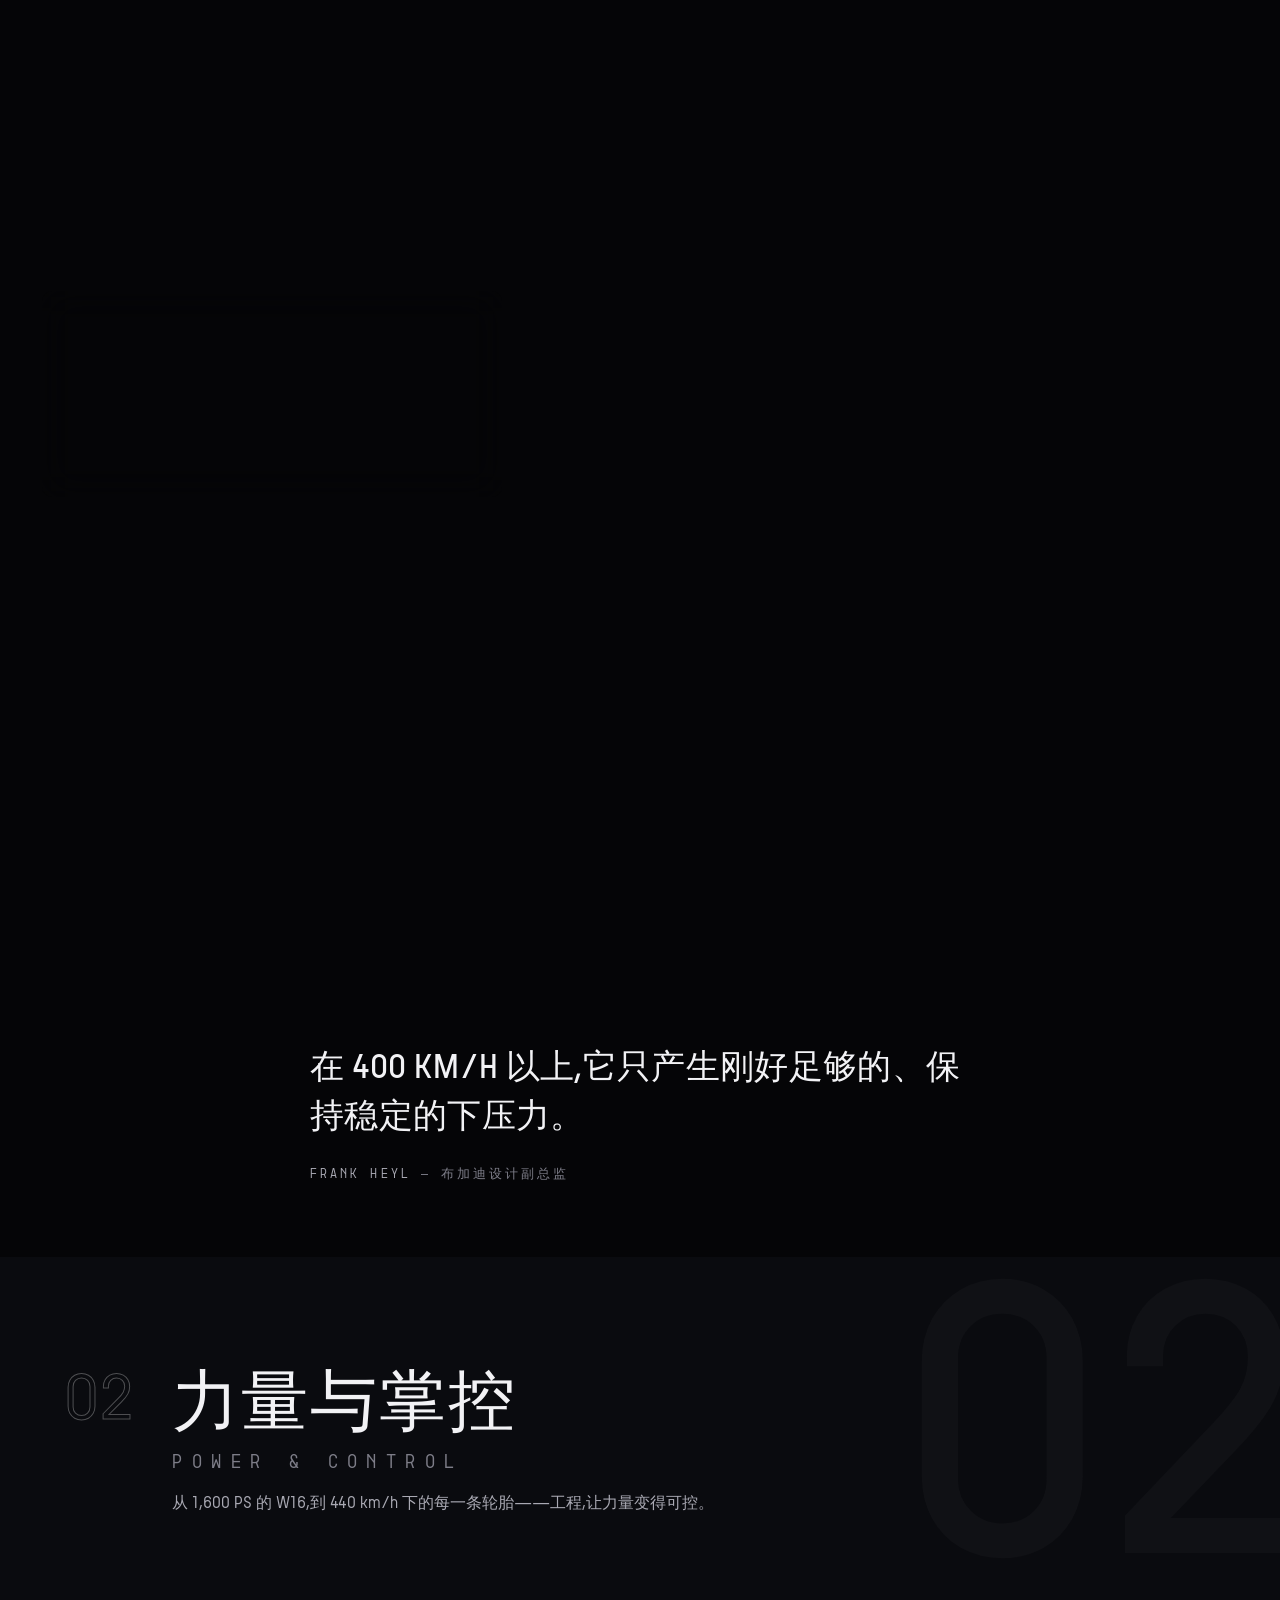
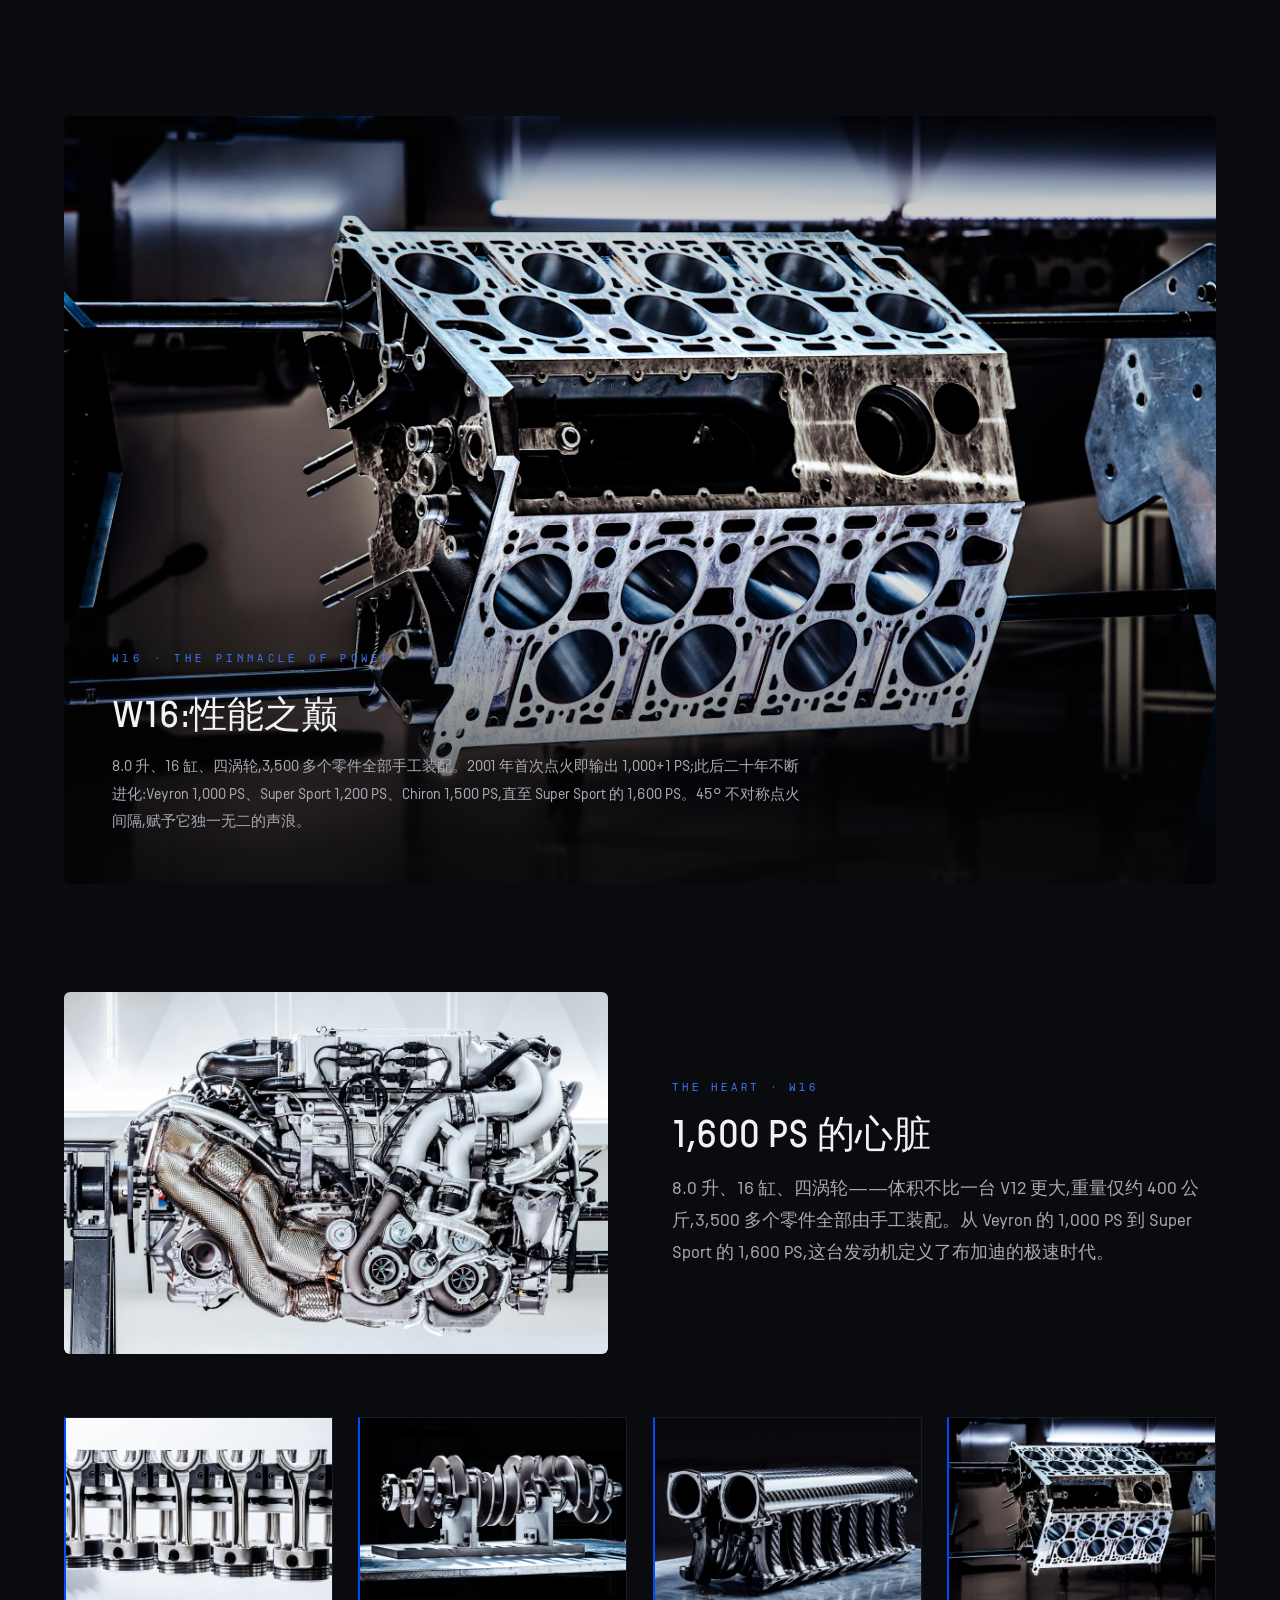
==== commit 44317564: "修复:计数降级 / 补 h1 / 统一单位口径 - 计数动画的占位文本由 0 改为真实值(JS 不可用或爬虫访问时不再显示 0) - 4 个站补视觉隐藏的 h1(车型名),每页恰好一个 - 门户功率单" ====
--- a/index.html
+++ b/index.html
@@ -13,13 +13,13 @@
 <link rel="stylesheet" href="css/style.css?v=6dc84311">
 <link rel="icon" href="data:image/svg+xml,%3Csvg xmlns='http://www.w3.org/2000/svg' viewBox='0 0 100 100'%3E%3Crect width='100' height='100' fill='%230b0b0d'/%3E%3Ctext x='50' y='70' font-size='56' text-anchor='middle' fill='%23f4f2ee' font-family='serif'%3EC%3C/text%3E%3C/svg%3E">
 <!-- hc:seo:start -->
-<!-- generated by tools/seo.py · cars.json · 2026-09-11 -->
+<!-- generated by tools/seo.py · cars.json · 2026-09-12 -->
 <link rel="canonical" href="https://chironss.hypercar.site/">
 <link rel="alternate" hreflang="zh-CN" href="https://chironss.hypercar.site/">
 <link rel="alternate" hreflang="en" href="https://chironss.hypercar.site/en.html">
 <link rel="alternate" hreflang="x-default" href="https://chironss.hypercar.site/">
 <script type="application/ld+json">
-{"@context":"https://schema.org","@type":"Car","name":"Bugatti Chiron Super Sport","brand":{"@type":"Brand","name":"Bugatti"},"model":"Chiron Super Sport","url":"https://chironss.hypercar.site/","description":"为极速而生 · 440 km/h","productionDate":"2021","image":"https://chironss.hypercar.site/img/hero-poster.webp","additionalProperty":[{"@type":"PropertyValue","name":"最大功率","value":"1600 hp"},{"@type":"PropertyValue","name":"极速","value":"440 km/h"},{"@type":"PropertyValue","name":"限量生产","value":"60 台"}]}
+{"@context":"https://schema.org","@type":"Car","name":"Bugatti Chiron Super Sport","brand":{"@type":"Brand","name":"Bugatti"},"model":"Chiron Super Sport","url":"https://chironss.hypercar.site/","description":"为极速而生 · 440 km/h","productionDate":"2021","image":"https://chironss.hypercar.site/img/hero-poster.webp","additionalProperty":[{"@type":"PropertyValue","name":"最大功率","value":"1600 PS"},{"@type":"PropertyValue","name":"极速","value":"440 km/h"},{"@type":"PropertyValue","name":"限量生产","value":"60 台"}]}
 </script>
 <!-- hc:seo:end -->
 </head>
@@ -65,6 +65,8 @@
 
 <!-- ============ HERO(仅 svg,居中) ============ -->
 <section class="hero" id="hero">
+  <h1 class="sr-only">CHIRON SUPER SPORT</h1>
+
   <div class="hero__media">
     <div class="hero__parallax">
       <video autoplay muted loop playsinline preload="metadata" poster="img/hero-main-poster.jpg">
@@ -90,7 +92,6 @@
   <i class="portal-bar__arrow" aria-hidden="true">→</i>
   <span class="portal-bar__rule portal-bar__rule--r" aria-hidden="true"></span>
 </a>
-
 
 <!-- ============ 序 · 360° + 诞生 + 设计(无章节标题) ============ -->
 <section class="chapter chapter--dark" id="intro" style="padding-top:0;">
@@ -161,7 +162,6 @@
       </figure>
     </div>
 
-
     <!-- 设计内容 -->
     <div class="prose prose--center reveal" style="margin-top:clamp(3rem,7vh,5rem);">
       <p class="lead">「form follows performance」——从车头分流器到尾部扩散器,每一厘米车身皮肤都为极速而设计。</p>
@@ -372,8 +372,6 @@
       </div>
     </div>
   </div>
-
-
 
   <!-- 测功机视频 -->
   <div class="wrap" style="margin-top:clamp(3rem,7vh,5rem);">
@@ -752,7 +750,6 @@
       </figure>
     </div>
 
-
     <!-- 特别版:Type 50S Hommage -->
     <div class="media-row media-row--flip reveal" style="margin-top:clamp(3rem,7vh,5rem);">
       <div class="media-row__media">
